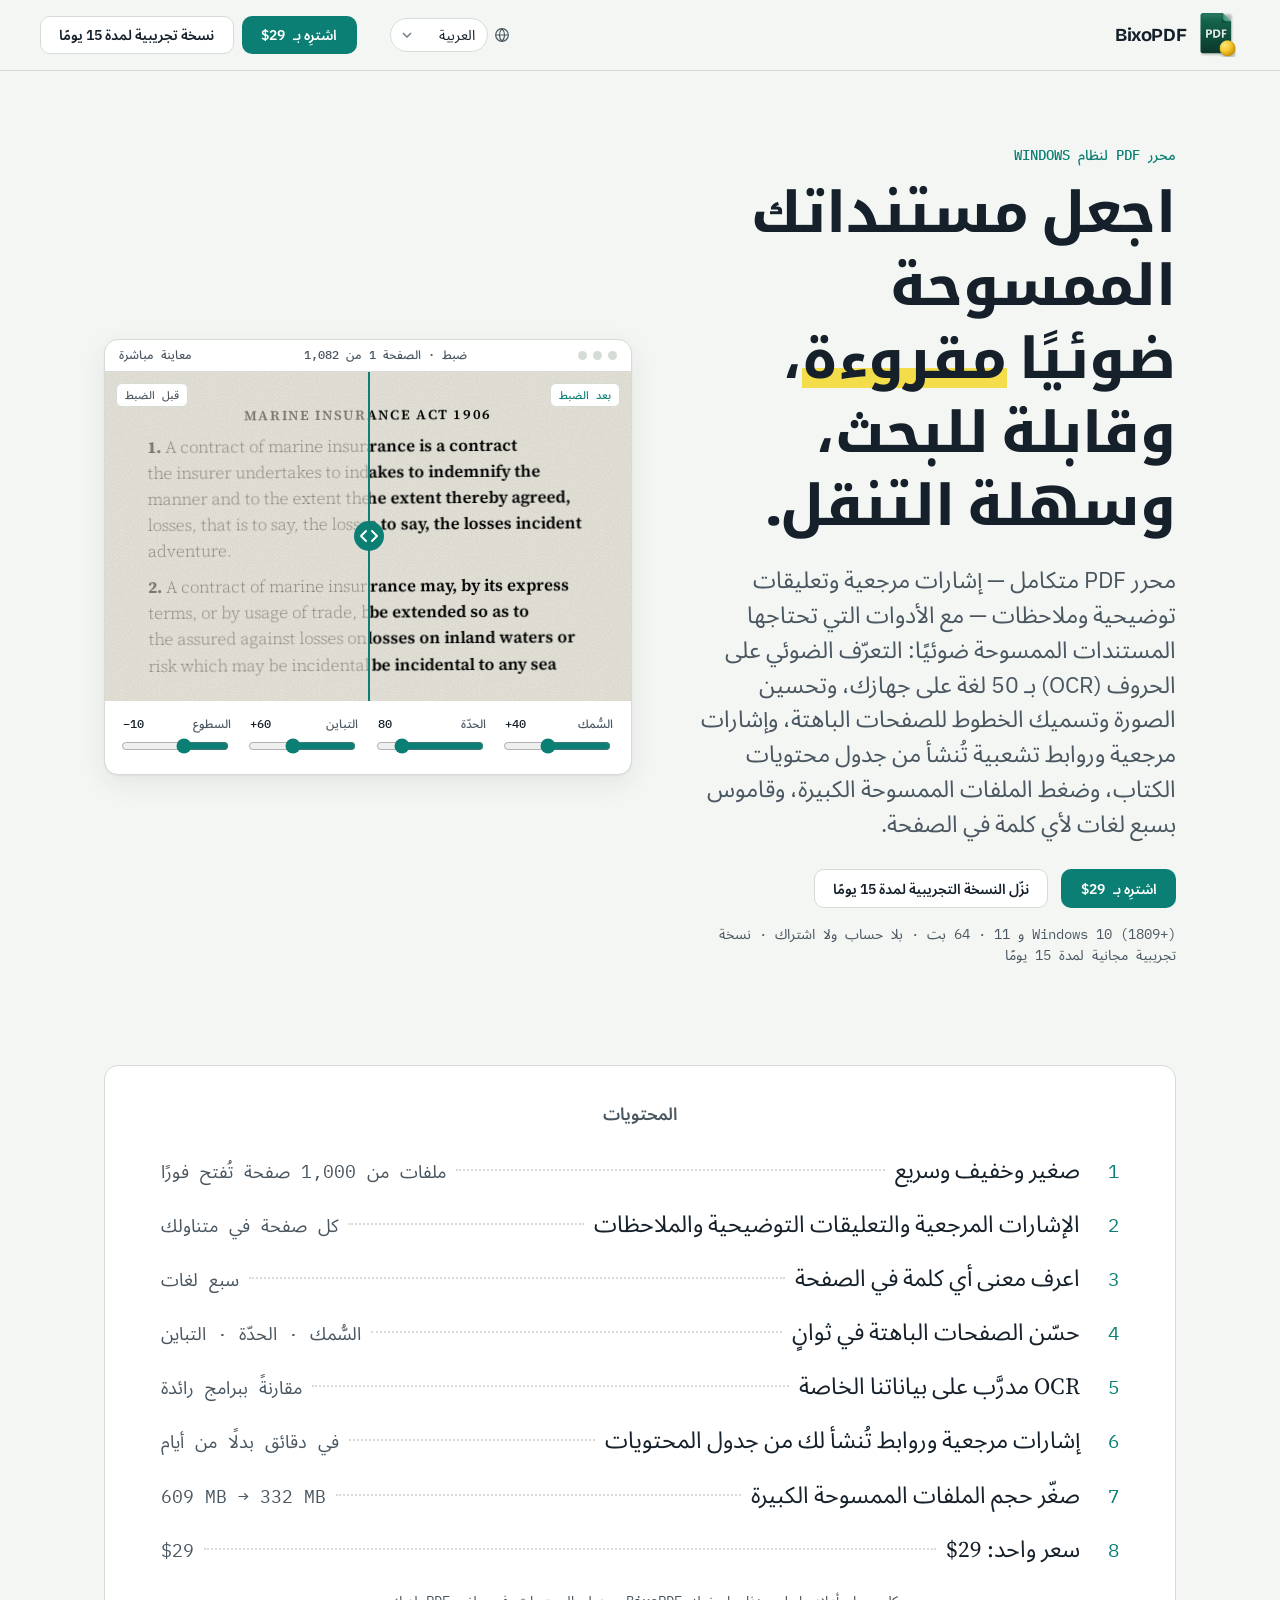
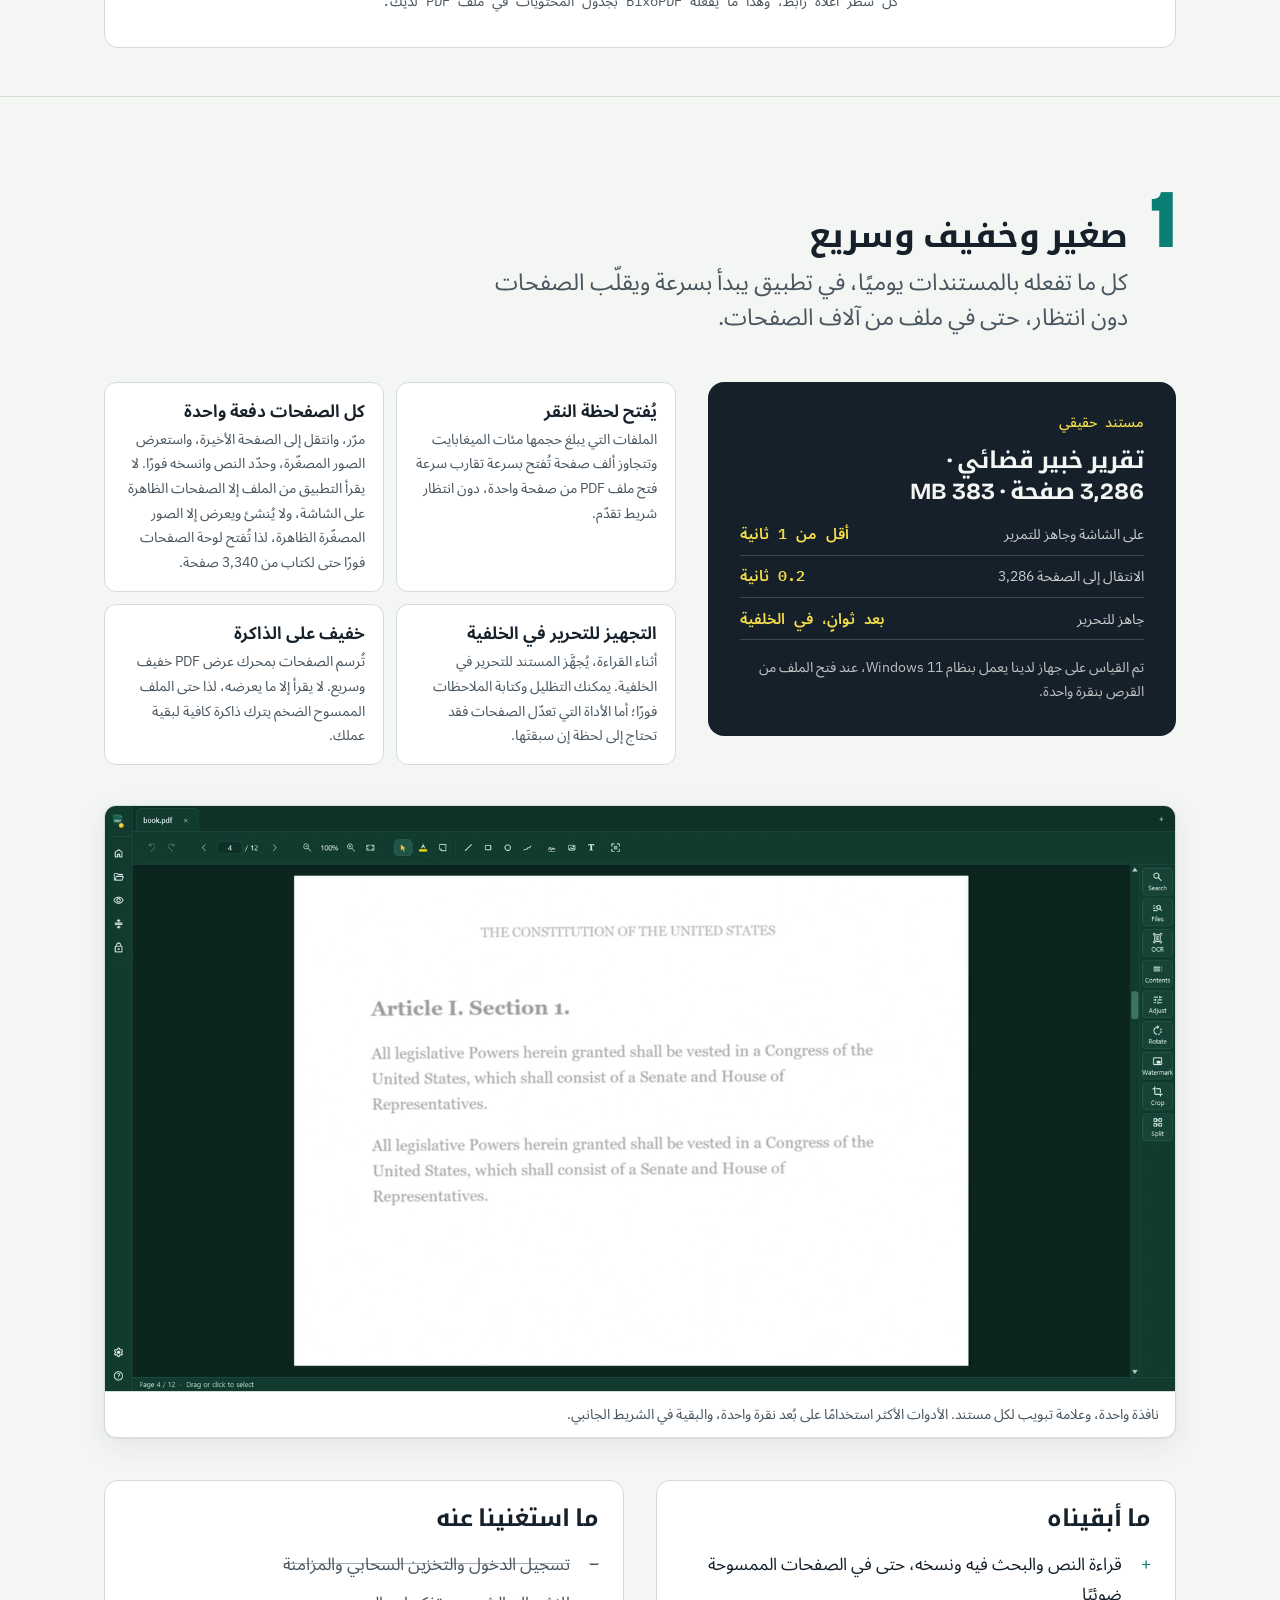
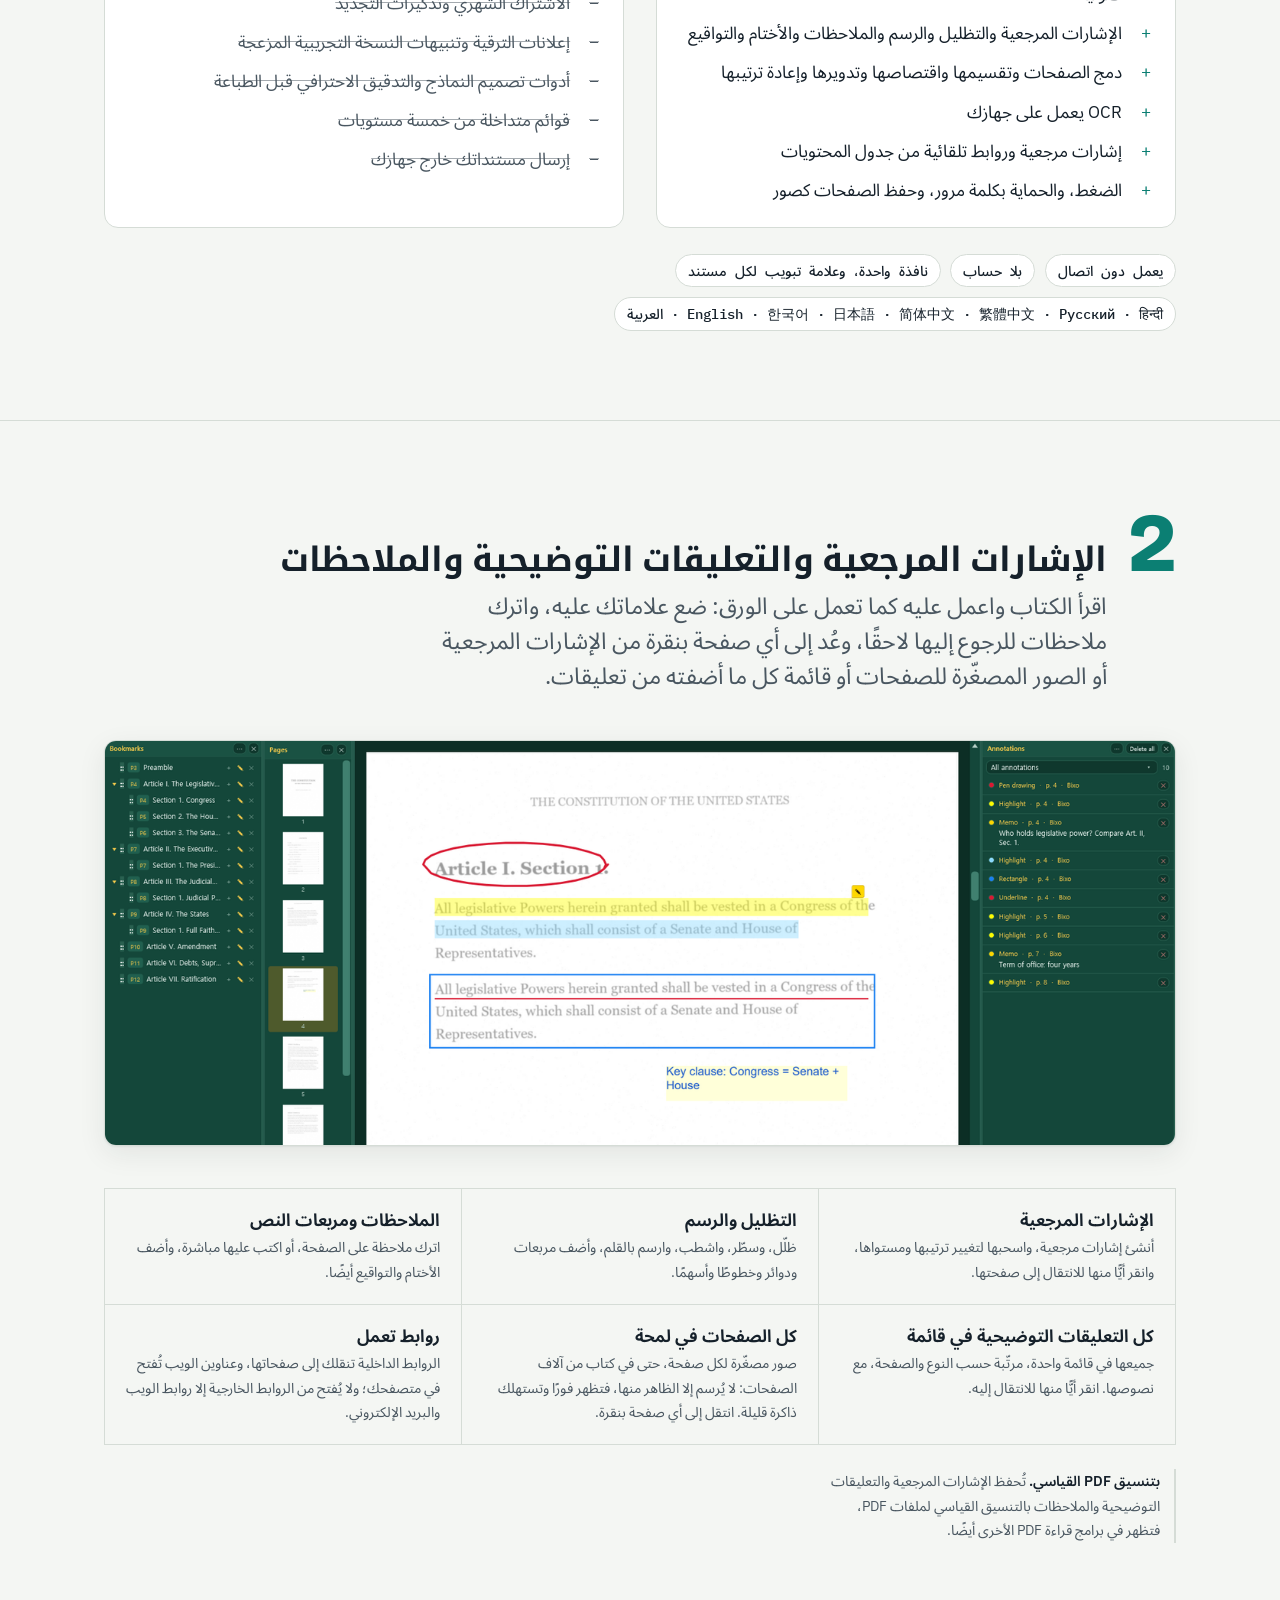
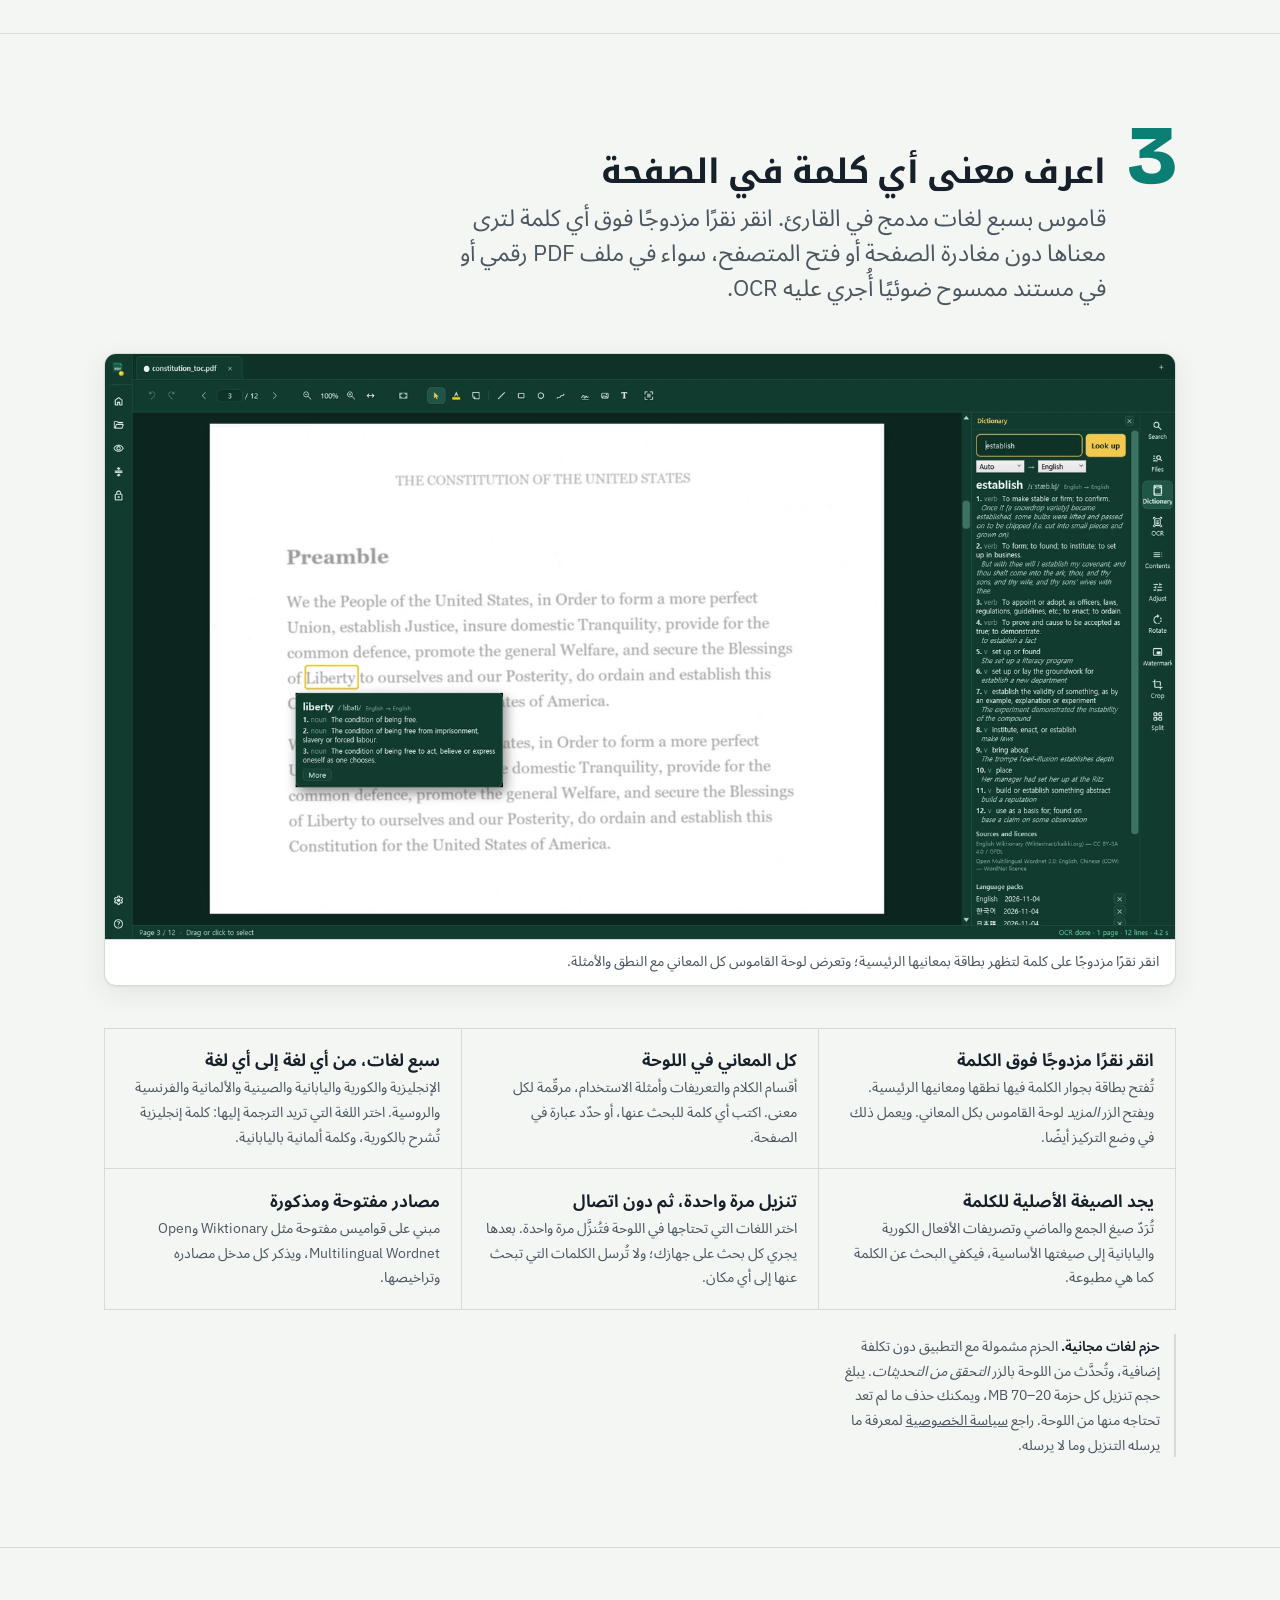
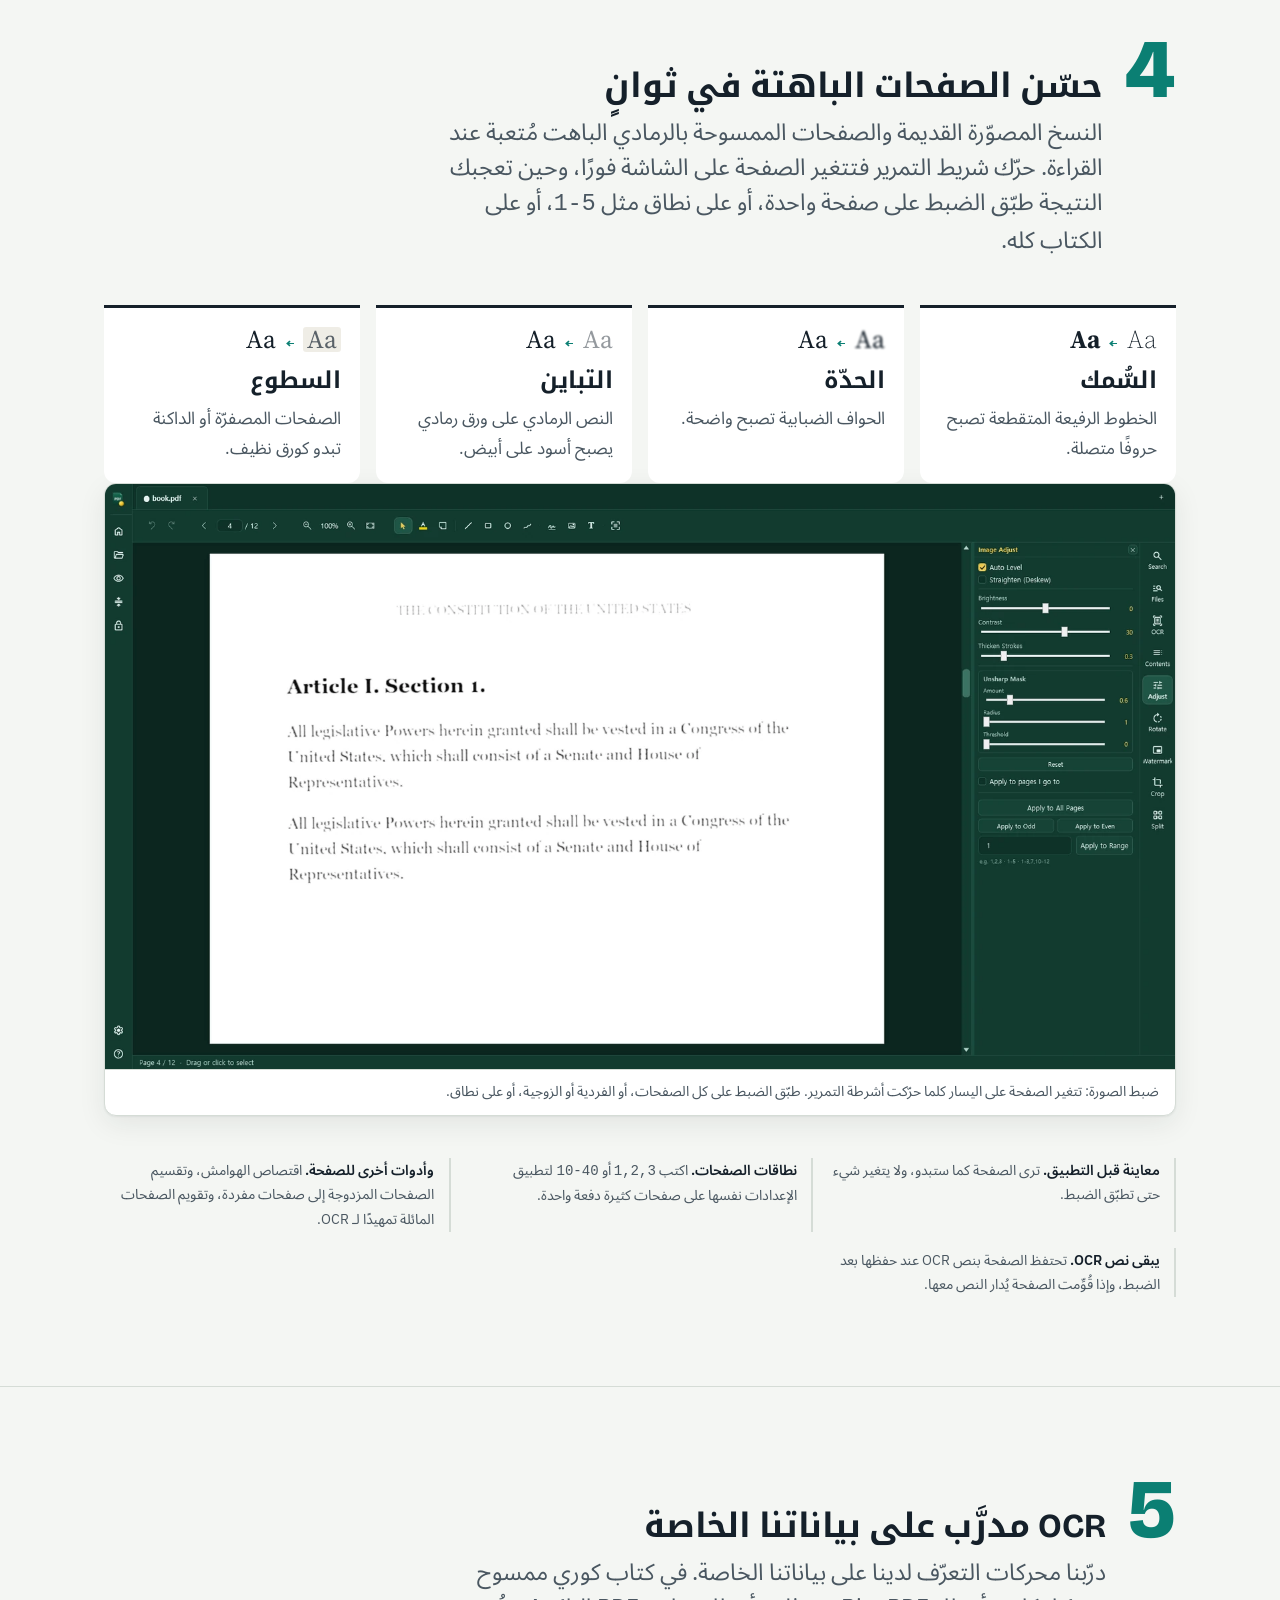
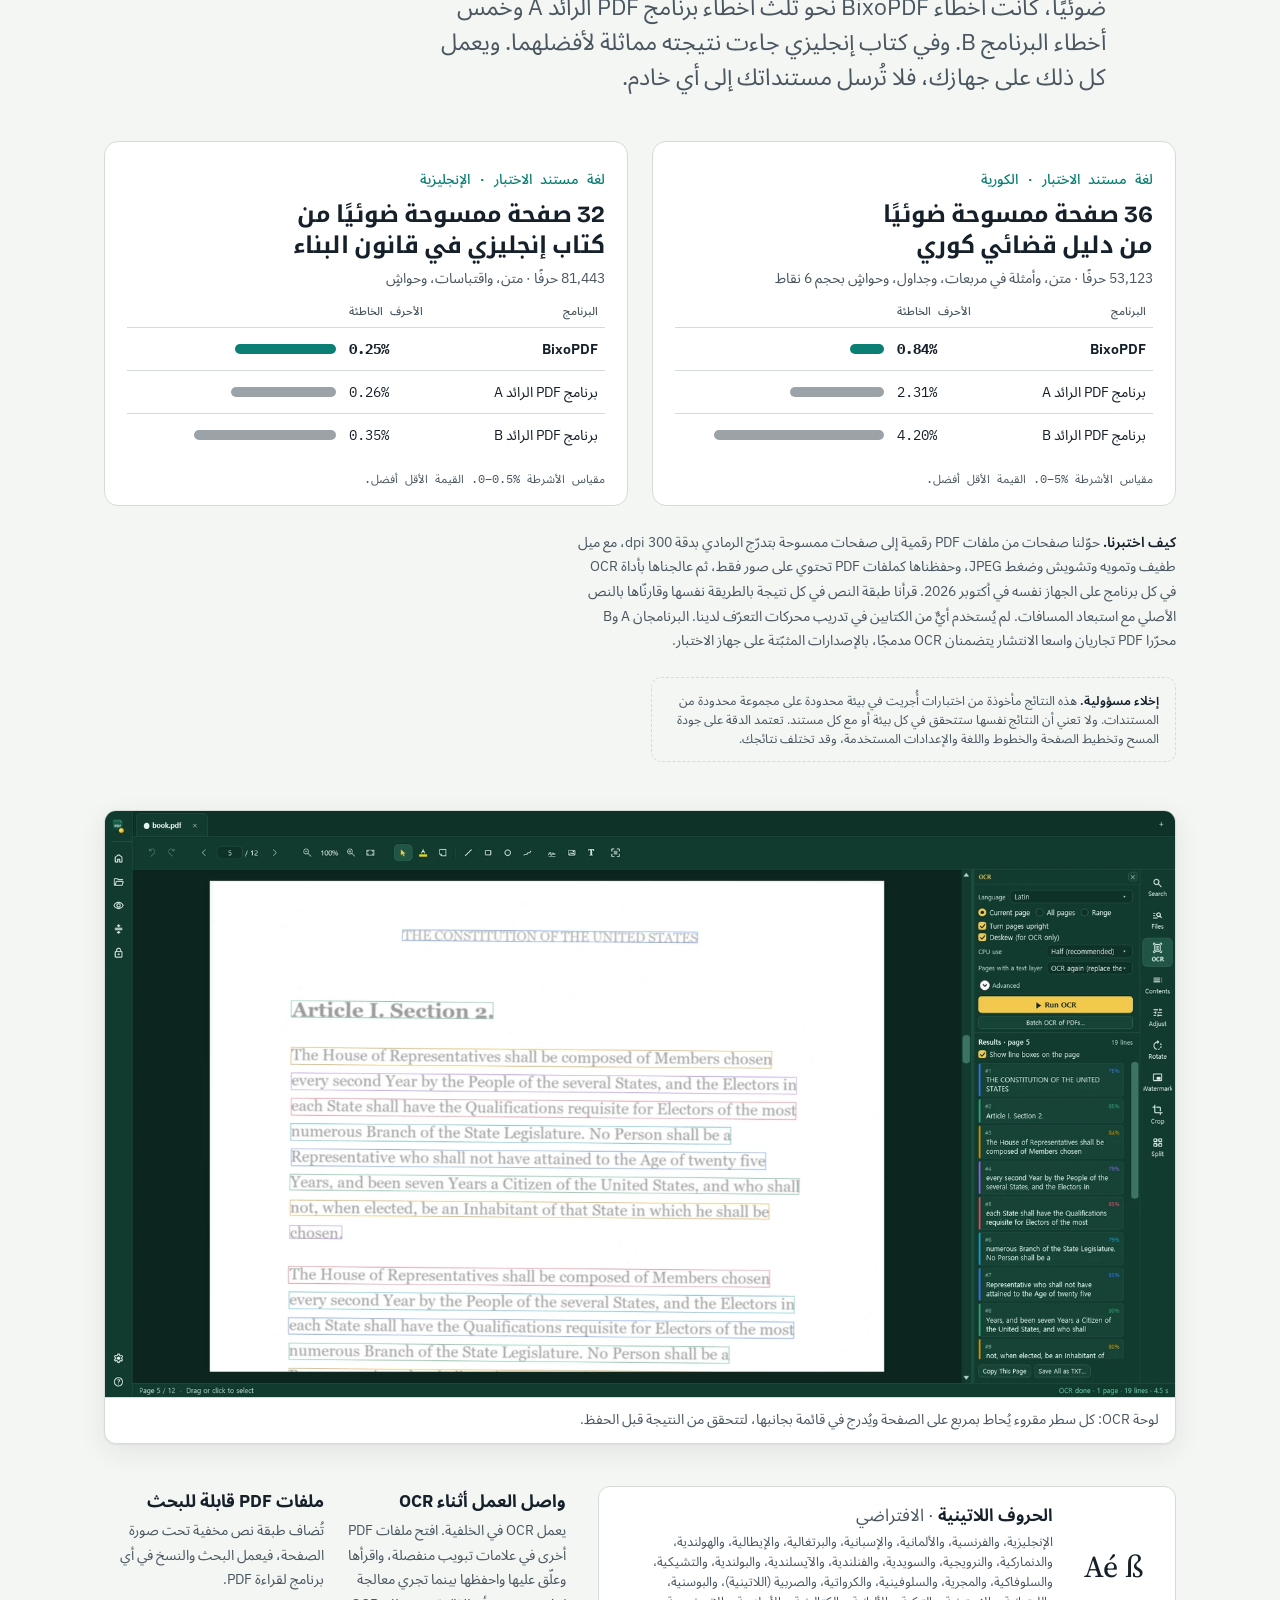
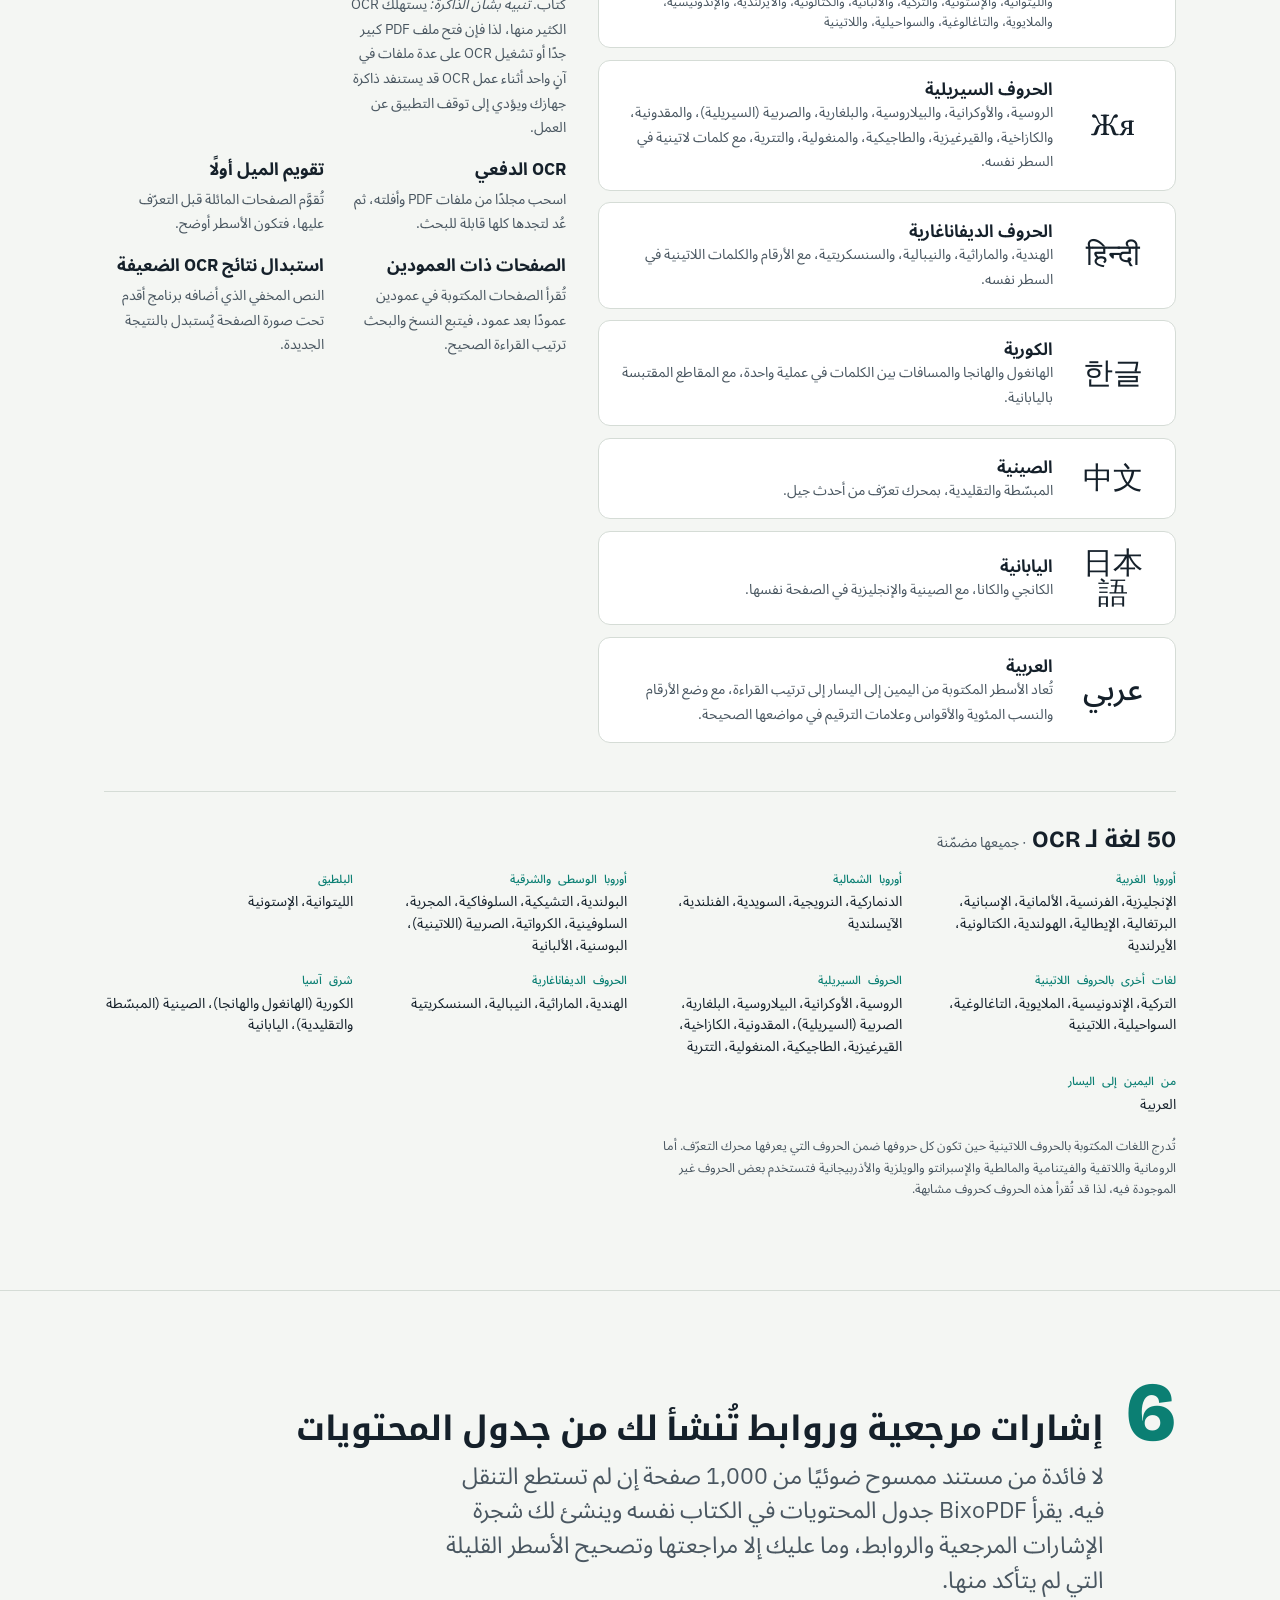
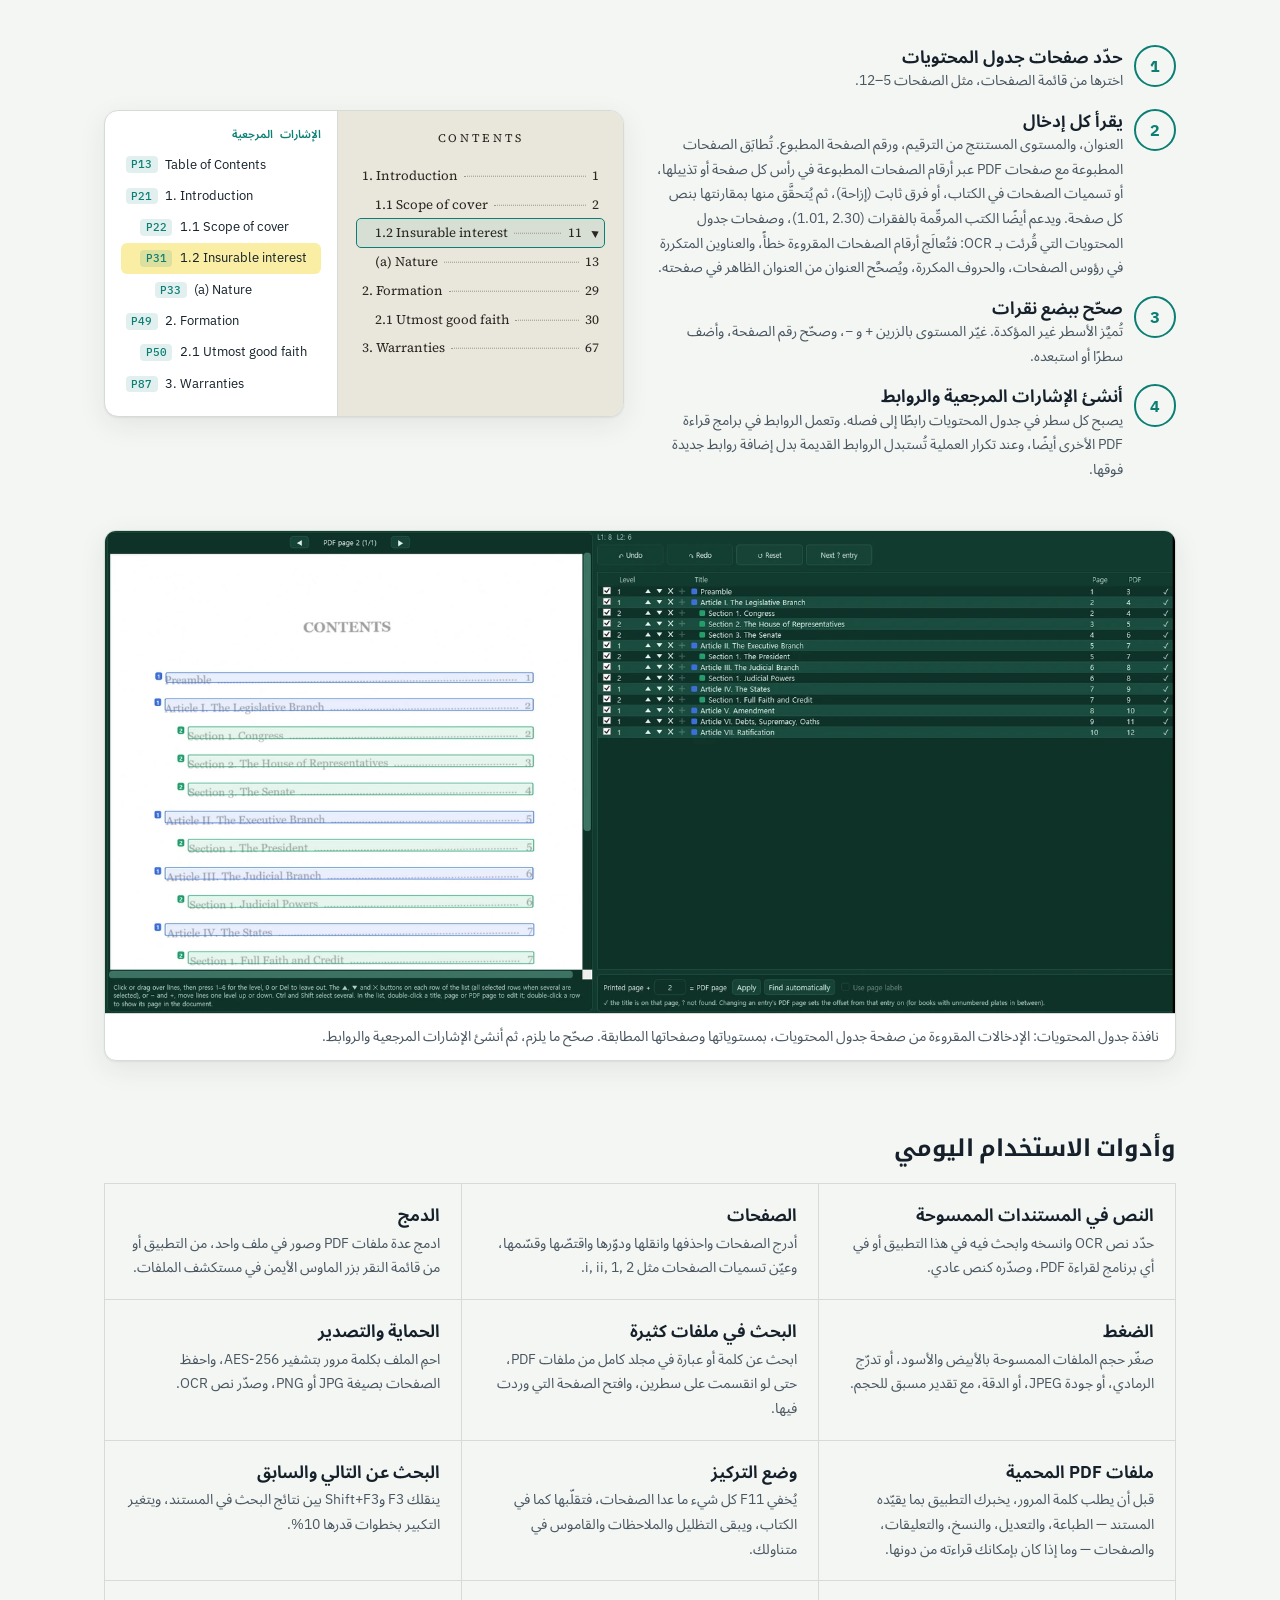
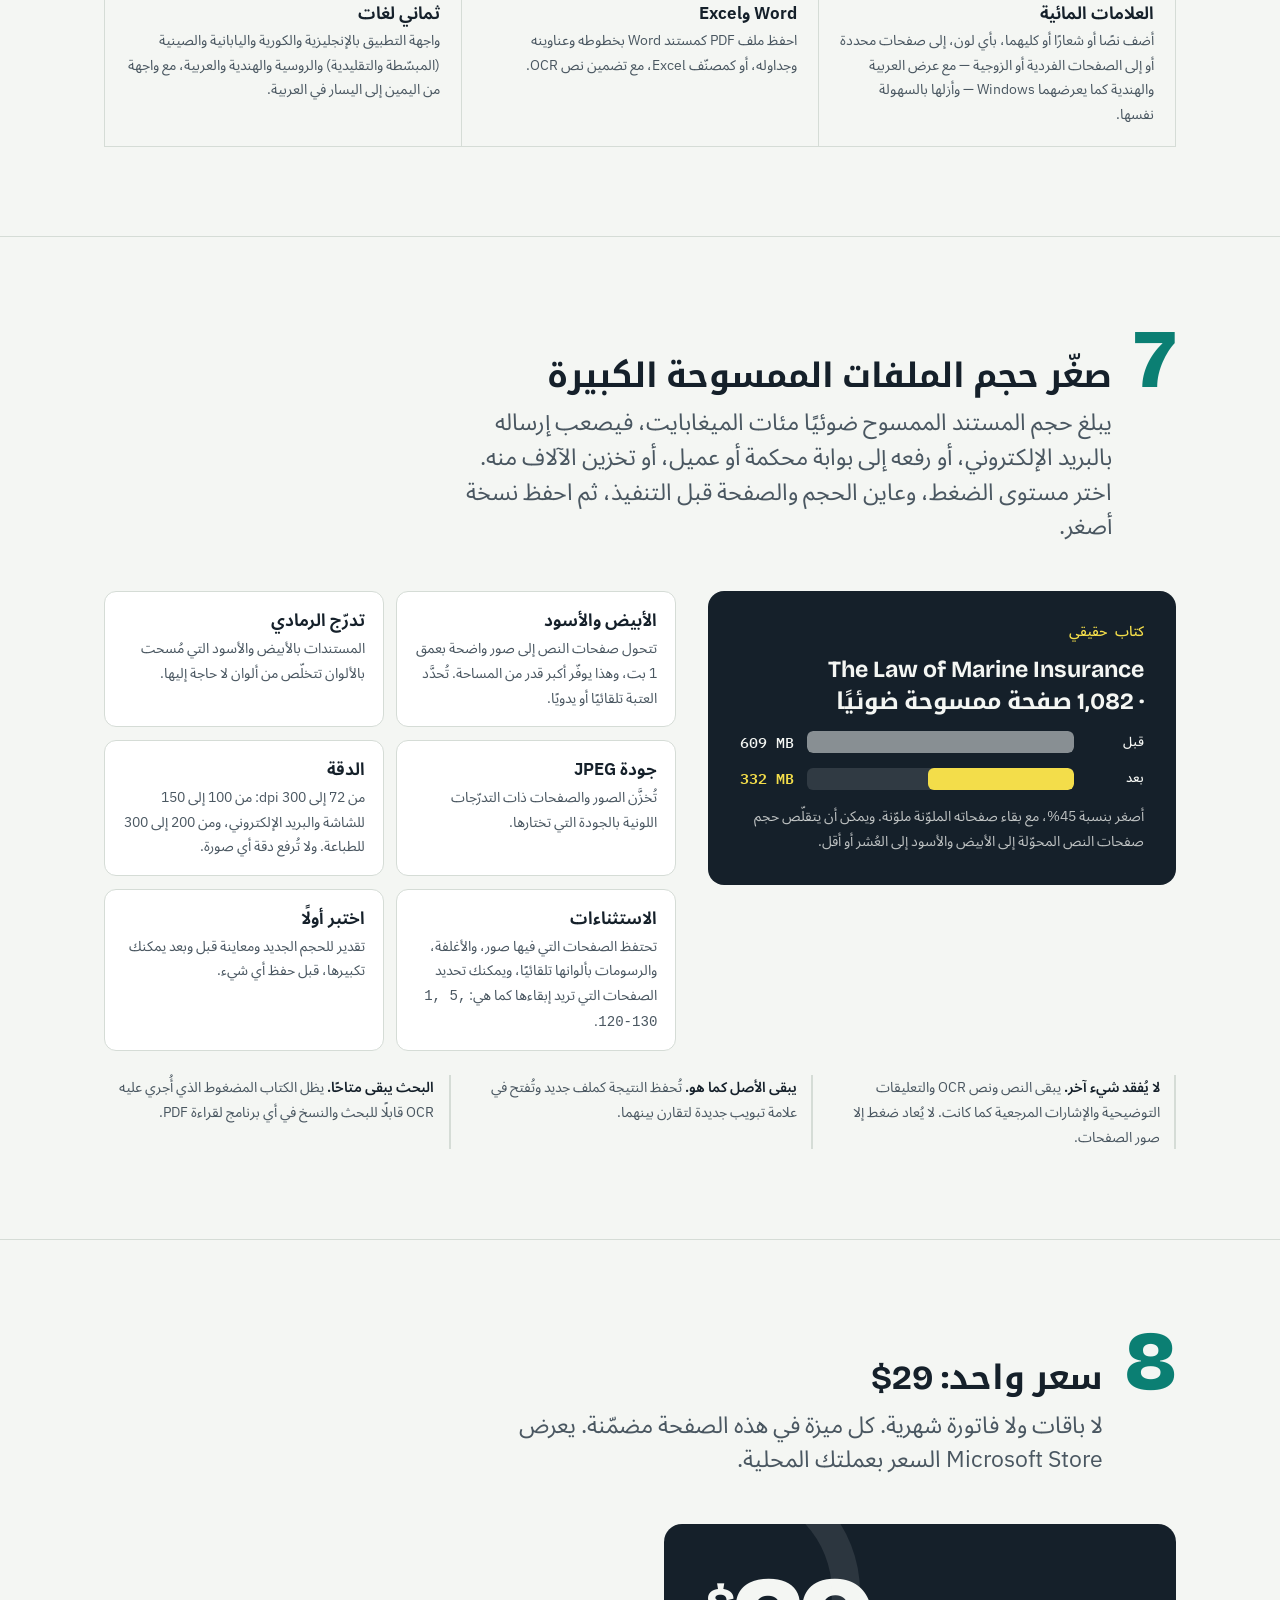
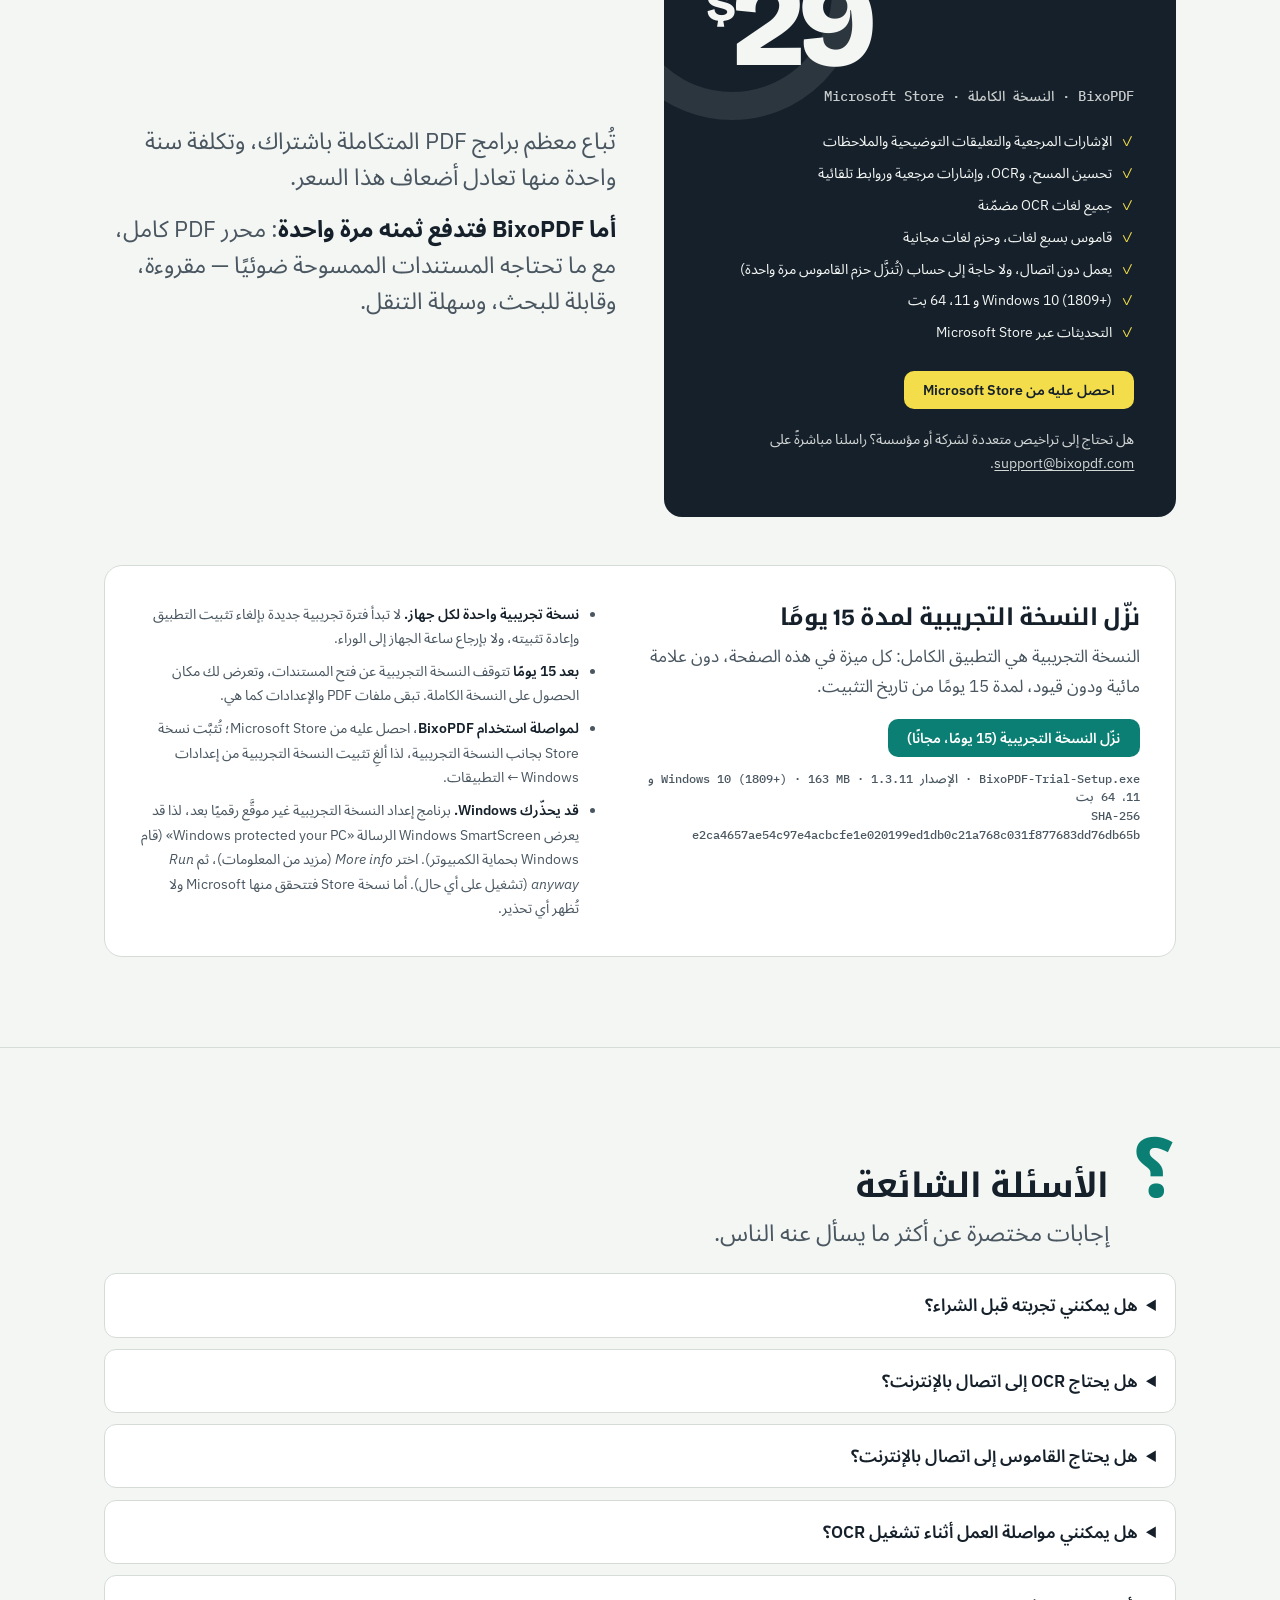
==== ar/index.html @ 3e11e1b1 "Trial 1.3.11: version and SHA-256 Co-Authored-By: Claude Opus 5.5 <noreply@anthropic.com>" ====
<!doctype html>
<html lang="ar" dir="rtl">
<head>
<meta charset="utf-8">
<meta name="viewport" content="width=device-width, initial-scale=1, viewport-fit=cover">
<title>BixoPDF</title>
<meta name="description" content="محرر PDF متكامل للإشارات المرجعية والتعليقات التوضيحية والملاحظات، مع كل ما تحتاجه المستندات الممسوحة ضوئيًا: OCR بـ 50 لغة يعمل على جهازك، وتحسين جودة المسح، وإشارات مرجعية وروابط تُنشأ من جدول المحتويات، وقاموس بسبع لغات. بسعر $29 على Microsoft Store، مع نسخة تجريبية مجانية لمدة 15 يومًا.">
<meta name="naver-site-verification" content="c8dbab2af9d2878ce91f82f38f2d15165c487e68" />
<link rel="canonical" href="https://www.bixopdf.com/ar/">
<link rel="alternate" hreflang="en" href="https://www.bixopdf.com/">
<link rel="alternate" hreflang="ko" href="https://www.bixopdf.com/ko/">
<link rel="alternate" hreflang="ja" href="https://www.bixopdf.com/ja/">
<link rel="alternate" hreflang="ru" href="https://www.bixopdf.com/ru/">
<link rel="alternate" hreflang="ar" href="https://www.bixopdf.com/ar/">
<link rel="alternate" hreflang="hi" href="https://www.bixopdf.com/hi/">
<link rel="alternate" hreflang="x-default" href="https://www.bixopdf.com/">
<link rel="icon" type="image/png" sizes="32x32" href="../favicon-32.png">
<link rel="icon" type="image/png" sizes="192x192" href="../favicon-192.png">
<link rel="apple-touch-icon" href="../apple-touch-icon.png">
<meta property="og:type" content="website">
<meta property="og:title" content="BixoPDF — اجعل مستنداتك الممسوحة ضوئيًا مقروءة">
<meta property="og:description" content="محرر PDF صغير الحجم وسريع لنظام Windows: يحسّن الصفحات الممسوحة الباهتة، ويُجري OCR على جهازك، وينشئ الإشارات المرجعية من جدول المحتويات. $29.">
<meta property="og:url" content="https://www.bixopdf.com/ar/">
<meta property="og:image" content="https://www.bixopdf.com/og-image.png">
<meta name="twitter:card" content="summary_large_image">
<link rel="preconnect" href="https://fonts.googleapis.com">
<link rel="preconnect" href="https://fonts.gstatic.com" crossorigin>
<link rel="stylesheet" href="https://fonts.googleapis.com/css2?family=Bricolage+Grotesque:opsz,wght@12..96,400..800&family=IBM+Plex+Sans:ital,wght@0,400;0,500;0,600;1,400&family=IBM+Plex+Mono:wght@400;500&family=Source+Serif+4:opsz,wght@8..60,200..900&family=Noto+Sans+Arabic:wght@400;500;700&family=Noto+Kufi+Arabic:wght@400;600;700;800&display=swap">
<style>
/* Layout: a scanned book's own furniture — a contents page with dot leaders as the navigation,
   numbered sections, and a live "before / after" scan as the opening. Paper-white with ink, one
   scanner-teal accent and a highlighter yellow kept for OCR marks. */
:root {
  --paper: #f4f6f3;
  --sheet: #ffffff;
  --ink: #15202a;
  --ink-soft: #4a5761;
  --rule: #d5dcd6;
  --accent: #0b7f73;
  --accent-ink: #ffffff;
  --mark: #f3dd4a;
  --mark-ink: #15202a;
  --scan-bg: #e9e6dc;
  --scan-ink: #5e5a52;
  --scan-fixed: #17150f;
  --shadow: 0 1px 2px rgba(21,32,42,.06), 0 8px 28px rgba(21,32,42,.08);

  --f-display: "Bricolage Grotesque", "Noto Kufi Arabic", "Segoe UI", system-ui, sans-serif;
  --f-body: "IBM Plex Sans", "Noto Sans Arabic", "Segoe UI", system-ui, sans-serif;
  --f-mono: "IBM Plex Mono", "Noto Sans Arabic", ui-monospace, Consolas, monospace;
  --f-book: "Source Serif 4", "Noto Sans Arabic", Georgia, "Times New Roman", serif;

  --step--1: clamp(.82rem, .8rem + .1vw, .88rem);
  --step-0: clamp(1rem, .96rem + .2vw, 1.08rem);
  --step-1: clamp(1.2rem, 1.1rem + .5vw, 1.45rem);
  --step-2: clamp(1.5rem, 1.3rem + 1vw, 2.1rem);
  --step-3: clamp(2.1rem, 1.6rem + 2.4vw, 3.6rem);
  --wrap: 72rem;
}
@media (prefers-color-scheme: dark) {
  :root:not([data-theme="light"]) {
    --paper: #0f1519; --sheet: #172027; --ink: #e5ebe7; --ink-soft: #a3b0b4; --rule: #2a363d;
    --accent: #38c2b0; --accent-ink: #062521; --mark: #e2cf4a; --mark-ink: #15202a;
    --scan-bg: #d9d5c9; --scan-ink: #5e5a52;
    --shadow: 0 1px 2px rgba(0,0,0,.3), 0 10px 30px rgba(0,0,0,.35);
    color-scheme: dark;
  }
}
:root[data-theme="dark"] {
  --paper: #0f1519; --sheet: #172027; --ink: #e5ebe7; --ink-soft: #a3b0b4; --rule: #2a363d;
  --accent: #38c2b0; --accent-ink: #062521; --mark: #e2cf4a; --mark-ink: #15202a;
  --scan-bg: #d9d5c9; --scan-ink: #5e5a52;
  --shadow: 0 1px 2px rgba(0,0,0,.3), 0 10px 30px rgba(0,0,0,.35);
  color-scheme: dark;
}

* { box-sizing: border-box; }
html { scroll-behavior: smooth; }
@media (prefers-reduced-motion: reduce) { html { scroll-behavior: auto; } * { transition: none !important; } }
body {
  margin: 0; background: var(--paper); color: var(--ink);
  font: 400 var(--step-0)/1.6 var(--f-body);
  -webkit-font-smoothing: antialiased;
}
a { color: inherit; }
a:focus-visible, button:focus-visible, input:focus-visible { outline: 3px solid var(--accent); outline-offset: 3px; border-radius: 4px; }
h1, h2, h3 { font-family: var(--f-display); line-height: 1.08; letter-spacing: -.015em; text-wrap: balance; margin: 0; }
p { margin: 0; }
.wrap { max-width: var(--wrap); margin-inline: auto; padding-inline: clamp(16px, 4vw, 40px); }
.eyebrow { font: 500 var(--step--1)/1.2 var(--f-mono); letter-spacing: .08em; text-transform: uppercase; color: var(--accent); }
.muted { color: var(--ink-soft); }

/* ── Header ── */
.top { position: sticky; top: env(safe-area-inset-top, 0px); z-index: 10; background: color-mix(in srgb, var(--paper) 88%, transparent); backdrop-filter: blur(10px); border-bottom: 1px solid var(--rule); }
.top .wrap { display: flex; align-items: center; gap: 1.5rem; padding-block: .8rem; }
.brand { display: flex; align-items: center; gap: .6rem; text-decoration: none; font: 700 1.15rem/1 var(--f-display); letter-spacing: -.02em; }
.brand svg { width: 28px; height: 28px; flex: none; }
.brand img { width: 44px; height: 44px; flex: none; }
.shot { margin: 0 0 clamp(1.8rem, 4vw, 2.6rem); border: 1px solid var(--rule); border-radius: 12px; overflow: hidden; background: var(--sheet); box-shadow: var(--shadow); }
.shot img { display: block; width: 100%; height: auto; }
.shot figcaption { padding: .6rem 1rem .7rem; font-size: var(--step--1); color: var(--ink-soft); border-top: 1px solid var(--rule); }
.brand small { font: 500 .72rem/1 var(--f-mono); color: var(--ink-soft); letter-spacing: .04em; }
.top nav { display: flex; gap: 1.4rem; margin-inline-start: auto; font-size: var(--step--1); }
.top nav a { text-decoration: none; color: var(--ink-soft); white-space: nowrap; }
.top nav a:hover { color: var(--ink); }
.btn { display: inline-flex; align-items: center; gap: .5rem; padding: .7rem 1.15rem; border-radius: 10px; font: 600 var(--step--1)/1 var(--f-body); text-decoration: none; border: 1px solid transparent; cursor: pointer; white-space: nowrap; }
.btn-primary { background: var(--accent); color: var(--accent-ink); }
.btn-primary:hover { filter: brightness(1.08); }
.btn-ghost { border-color: var(--rule); color: var(--ink); background: var(--sheet); }
.btn-ghost:hover { border-color: var(--ink-soft); }
.top-ctas { display: flex; gap: .5rem; margin-inline-start: 1.4rem; }
.top-ctas .short { display: none; }
.lang-pick { display: flex; align-items: center; gap: .35rem; margin-inline-start: 1.2rem; color: var(--ink-soft); }
.lang-pick svg { flex: none; }
.lang-pick select { appearance: none; -webkit-appearance: none; font: inherit; font-size: var(--step--1); color: var(--ink); background-color: var(--sheet); background-image: url("data:image/svg+xml,%3Csvg xmlns='http://www.w3.org/2000/svg' width='10' height='6'%3E%3Cpath d='M1 1l4 4 4-4' fill='none' stroke='%23707b82' stroke-width='1.5'/%3E%3C/svg%3E"); background-repeat: no-repeat; background-position: right .7rem center; border: 1px solid var(--rule); border-radius: 999px; padding: .42rem 1.9rem .42rem .8rem; cursor: pointer; line-height: 1.3; }
[dir="rtl"] .lang-pick select { background-position: left .7rem center; padding: .42rem .8rem .42rem 1.9rem; }
.lang-pick select:hover { border-color: var(--ink-soft); }
.lang-pick select:focus-visible { outline: 2px solid var(--accent); outline-offset: 2px; }
.top .lang-pick + .top-ctas { margin-inline-start: .6rem !important; }
.top .wrap:has(.lang-pick) { max-width: 86rem; }
@media (max-width: 1360px) { .top nav { display: none; } .lang-pick { margin-inline-start: auto; } }
@media (max-width: 520px) { .top .wrap { gap: .6rem; } .brand span { display: none; } }
@media (max-width: 520px) { .lang-pick svg { display: none; } .lang-pick select { padding: .5rem 1.5rem .5rem .55rem; background-position: right .5rem center; } [dir="rtl"] .lang-pick select { padding: .5rem .55rem .5rem 1.5rem; background-position: left .5rem center; } }
@media (max-width: 1320px) { .top nav { gap: .9rem; } .top-ctas { margin-inline-start: 1rem; } }
@media (max-width: 1200px) { .top nav { display: none; } .top-ctas { margin-inline-start: auto; } }
@media (max-width: 680px) { .top-ctas .long { display: none; } .top-ctas .short { display: inline; } .top-ctas .btn { padding: .6rem .8rem; } }
@media (max-width: 400px) { .top .wrap { gap: .45rem; } .brand img { width: 36px; height: 36px; } .top-ctas { gap: .35rem; } .top-ctas .btn { padding: .55rem .6rem; } .top .lang-pick + .top-ctas { margin-inline-start: .35rem !important; } .lang-pick select, [dir="rtl"] .lang-pick select { padding-inline: .45rem 1.35rem; } }
@media (max-width: 370px) { .top-ctas .btn { padding: .5rem .45rem; font-size: .88rem; } .lang-pick select, [dir="rtl"] .lang-pick select { font-size: .82rem; padding-inline: .4rem 1.2rem; } .lang-pick select { background-position: right .4rem center; } [dir="rtl"] .lang-pick select { background-position: left .4rem center; } }

/* ── Hero ── */
.hero { padding-block: clamp(2.5rem, 6vw, 5rem) clamp(2rem, 4vw, 3.5rem); }
.hero .wrap { display: grid; grid-template-columns: minmax(0, 1fr) minmax(0, 1.1fr); gap: clamp(2rem, 5vw, 4rem); align-items: center; }
.hero h1 { font-size: var(--step-3); font-weight: 750; }
.hero h1 em { font-style: normal; background: linear-gradient(transparent 62%, var(--mark) 62%, var(--mark) 92%, transparent 92%); color: inherit; }
.hero .lede { margin-top: 1.2rem; font-size: var(--step-1); line-height: 1.5; color: var(--ink-soft); max-width: 34rem; }
.hero .ctas { display: flex; flex-wrap: wrap; gap: .8rem; margin-top: 1.8rem; }
.hero .fine { margin-top: 1rem; font: 400 var(--step--1)/1.5 var(--f-mono); color: var(--ink-soft); }
@media (max-width: 900px) { .hero .wrap { grid-template-columns: minmax(0, 1fr); } }

/* The live scan */
.scan { background: var(--sheet); border: 1px solid var(--rule); border-radius: 14px; box-shadow: var(--shadow); overflow: hidden; }
.scan-bar { display: flex; align-items: center; justify-content: space-between; gap: 1rem; padding: .6rem .9rem; border-bottom: 1px solid var(--rule); font: 500 .75rem/1 var(--f-mono); color: var(--ink-soft); }
.scan-bar .dots { display: flex; gap: 6px; }
.scan-bar .dots i { width: 9px; height: 9px; border-radius: 50%; background: var(--rule); display: block; }
.stage { position: relative; aspect-ratio: 16 / 10; max-width: 100%; background: var(--scan-bg); overflow: hidden; user-select: none; }
.page { position: absolute; inset: 0; padding: 7% 8%; background-color: var(--scan-bg);
  background-image: url("data:image/svg+xml;utf8,<svg xmlns='http://www.w3.org/2000/svg' width='160' height='160'><filter id='n'><feTurbulence type='fractalNoise' baseFrequency='.9' numOctaves='2' stitchTiles='stitch'/><feColorMatrix values='0 0 0 0 0  0 0 0 0 0  0 0 0 0 0  0 0 0 .09 0'/></filter><rect width='160' height='160' filter='url(%23n)'/></svg>"); }
.page .run { font-family: var(--f-book); color: var(--scan-ink); font-size: clamp(.78rem, .55rem + 1vw, 1.05rem); line-height: 1.55; transform: rotate(-.35deg); transform-origin: left top; }
.page .run h4 { margin: 0 0 .7em; font: 600 .82em/1.2 var(--f-book); letter-spacing: .12em; text-transform: uppercase; text-align: center; }
.page .run p + p { margin-top: .6em; }
.page .run .sec { font-weight: 700; }
.raw .run { font-weight: 260; filter: blur(.7px); opacity: .78; }
.fixed { clip-path: inset(0 0 0 var(--split, 50%)); }
.fixed .run { font-weight: var(--wght, 520); filter: blur(var(--blur, .1px)) contrast(var(--con, 1.6)) brightness(var(--bri, .9)); color: var(--scan-fixed); }
.divider { position: absolute; top: 0; bottom: 0; left: var(--split, 50%); width: 2px; background: var(--accent); pointer-events: none; }
.divider::after { content: ""; position: absolute; top: 50%; left: 50%; width: 30px; height: 30px; transform: translate(-50%, -50%); border-radius: 50%; background: var(--accent);
  background-image: url("data:image/svg+xml;utf8,<svg xmlns='http://www.w3.org/2000/svg' viewBox='0 0 30 30'><path d='M12 10l-5 5 5 5M18 10l5 5-5 5' fill='none' stroke='white' stroke-width='2' stroke-linecap='round' stroke-linejoin='round'/></svg>"); }
.tag { position: absolute; top: .7rem; font: 500 .68rem/1 var(--f-mono); letter-spacing: .06em; text-transform: uppercase; padding: .35rem .5rem; border-radius: 6px; background: var(--sheet); color: var(--ink-soft); border: 1px solid var(--rule); }
.tag.l { left: .7rem; } .tag.r { right: .7rem; color: var(--accent); }
.split-range { position: absolute; inset: 0; width: 100%; height: 100%; margin: 0; opacity: 0; cursor: ew-resize; }
.controls { display: grid; grid-template-columns: repeat(4, minmax(0, 1fr)); gap: .9rem 1.2rem; padding: 1rem 1.1rem 1.1rem; }
.controls label { display: grid; gap: .35rem; font: 500 .74rem/1.2 var(--f-mono); color: var(--ink-soft); letter-spacing: .02em; }
.controls label span { display: flex; justify-content: space-between; }
.controls output { color: var(--ink); font-variant-numeric: tabular-nums; }
input[type=range] { width: 100%; accent-color: var(--accent); }
@media (max-width: 520px) { .controls { grid-template-columns: repeat(2, minmax(0, 1fr)); } }

/* ── Contents (the page's navigation, set as a book's contents page) ── */
.contents { padding-block: clamp(1.5rem, 4vw, 3rem); }
.contents .box { background: var(--sheet); border: 1px solid var(--rule); border-radius: 14px; padding: clamp(1.2rem, 3vw, 2.2rem) clamp(1.2rem, 4vw, 3rem); }
.contents h2 { font: 600 var(--step--1)/1 var(--f-mono); letter-spacing: .3em; text-transform: uppercase; text-align: center; color: var(--ink-soft); margin-bottom: 1.2rem; }
.toc { list-style: none; margin: 0; padding: 0; display: grid; gap: .15rem; font-family: var(--f-book); font-size: var(--step-1); }
.toc a { display: flex; align-items: baseline; gap: .6rem; text-decoration: none; padding: .35rem .5rem; border-radius: 6px; }
.toc a:hover { background: color-mix(in srgb, var(--mark) 45%, transparent); }
.toc .n { font-family: var(--f-mono); font-size: .8em; color: var(--accent); min-width: 1.6em; }
.toc .t { min-width: 0; }
.toc .lead { flex: 1; border-bottom: 2px dotted var(--rule); transform: translateY(-.3em); min-width: 1.5rem; }
.toc .p { font-family: var(--f-mono); font-size: .78em; color: var(--ink-soft); white-space: nowrap; }
.contents .hint { margin-top: 1rem; text-align: center; font: 400 var(--step--1)/1.5 var(--f-mono); color: var(--ink-soft); }
@media (max-width: 520px) { .toc .p { display: none; } }

/* ── Sections ── */
section.chapter { padding-block: clamp(3rem, 7vw, 6rem); border-top: 1px solid var(--rule); scroll-margin-top: 4rem; }
.chap-head { display: grid; grid-template-columns: auto minmax(0, 1fr); gap: .3rem 1.4rem; align-items: baseline; margin-bottom: clamp(1.8rem, 4vw, 3rem); }
.chap-head .num { grid-row: span 2; font: 800 clamp(3rem, 2rem + 4vw, 5.5rem)/.8 var(--f-display); color: var(--accent); }
.chap-head h2 { font-size: var(--step-2); font-weight: 700; }
.chap-head p { max-width: 42rem; color: var(--ink-soft); font-size: var(--step-1); line-height: 1.5; }
@media (max-width: 520px) { .chap-head { grid-template-columns: minmax(0, 1fr); } .chap-head .num { grid-row: auto; } }

.two { display: grid; grid-template-columns: repeat(2, minmax(0, 1fr)); gap: clamp(1rem, 3vw, 2rem); }
@media (max-width: 760px) { .two { grid-template-columns: minmax(0, 1fr); } }

/* 1 · kept / left out */
.ledger { border: 1px solid var(--rule); border-radius: 14px; background: var(--sheet); padding: 1.4rem 1.5rem; }
.ledger h3 { font-size: var(--step-1); margin-bottom: .9rem; display: flex; align-items: center; gap: .5rem; }
.ledger ul { list-style: none; margin: 0; padding: 0; display: grid; gap: .55rem; }
.ledger li { display: grid; grid-template-columns: 1.3rem minmax(0, 1fr); gap: .5rem; }
.ledger li::before { font-family: var(--f-mono); color: var(--accent); }
.ledger.keep li::before { content: "+"; }
.ledger.drop li::before { content: "–"; color: var(--ink-soft); }
.ledger.drop li { color: var(--ink-soft); text-decoration: line-through; text-decoration-color: color-mix(in srgb, var(--ink-soft) 50%, transparent); }
.facts { display: flex; flex-wrap: wrap; gap: .6rem; margin-top: 1.6rem; }
.chip { font: 500 var(--step--1)/1 var(--f-mono); padding: .55rem .75rem; border-radius: 999px; border: 1px solid var(--rule); background: var(--sheet); }

/* 2 · enhancement */
.knobs { display: grid; grid-template-columns: repeat(4, minmax(0, 1fr)); gap: 1rem; }
.knob { padding: 1.2rem; border-top: 3px solid var(--ink); background: var(--sheet); border-radius: 0 0 12px 12px; }
.knob h3 { font-size: var(--step-1); margin-bottom: .4rem; }
.knob .sample { font-family: var(--f-book); font-size: 1.6rem; line-height: 1; margin-bottom: .8rem; display: flex; gap: .6rem; align-items: baseline; }
.knob .sample b { color: var(--accent); font-family: var(--f-mono); font-size: .9rem; }
@media (max-width: 900px) { .knobs { grid-template-columns: repeat(2, minmax(0, 1fr)); } }
@media (max-width: 460px) { .knobs { grid-template-columns: minmax(0, 1fr); } }
.note { margin-top: 1.5rem; display: grid; grid-template-columns: repeat(3, minmax(0, 1fr)); gap: 1rem; }
.note p { font-size: var(--step--1); color: var(--ink-soft); padding-inline-start: .9rem; border-inline-start: 2px solid var(--rule); }
.note b { color: var(--ink); font-weight: 600; }
@media (max-width: 760px) { .note { grid-template-columns: minmax(0, 1fr); } }

/* 3 · OCR */
.ocr-grid { display: grid; grid-template-columns: minmax(0, 1.25fr) minmax(0, 1fr); gap: clamp(1rem, 3vw, 2rem); align-items: start; }
@media (max-width: 900px) { .ocr-grid { grid-template-columns: minmax(0, 1fr); } }
.scripts { display: grid; gap: .7rem; }
.script { display: grid; grid-template-columns: 5.5rem minmax(0, 1fr); gap: 1rem; align-items: center; padding: 1rem 1.1rem; background: var(--sheet); border: 1px solid var(--rule); border-radius: 12px; }
.script .glyph { font: 500 1.9rem/1 var(--f-book); text-align: center; }
.script h3 { font-size: var(--step-0); font-weight: 650; font-family: var(--f-body); letter-spacing: 0; }
.script p { font-size: var(--step--1); color: var(--ink-soft); }
.script .glyph[lang="ar"] { direction: rtl; }
.lat-list { margin-top: .4rem; font-size: .8rem !important; line-height: 1.55; }
.proof { background: var(--sheet); border: 1px solid var(--rule); border-radius: 14px; padding: 1.4rem; }
.proof h3 { font-size: var(--step-1); margin-bottom: .3rem; }
.proof .sub { font-size: var(--step--1); color: var(--ink-soft); margin-bottom: 1.2rem; }
.bar { display: grid; gap: .3rem; margin-bottom: 1.1rem; }
.bar .lbl { display: flex; justify-content: space-between; gap: 1rem; font: 500 .78rem/1.3 var(--f-mono); }
.bar .lbl span:last-child { font-variant-numeric: tabular-nums; }
.bar .track { height: 10px; border-radius: 5px; background: var(--rule); overflow: hidden; }
.bar .fill { height: 100%; border-radius: 5px; background: var(--ink-soft); }
.bar.us .fill { background: var(--accent); }
.proof .foot { font-size: .75rem; color: var(--ink-soft); line-height: 1.5; border-top: 1px solid var(--rule); padding-top: .9rem; margin-top: .4rem; }
.ocr-points { margin-top: 0; display: grid; grid-template-columns: repeat(2, minmax(0, 1fr)); gap: .9rem 1.4rem; }
.ocr-points p { font-size: var(--step--1); color: var(--ink-soft); }
.ocr-points b { display: block; color: var(--ink); font-size: var(--step-0); margin-bottom: .15rem; }
@media (max-width: 520px) { .ocr-points { grid-template-columns: minmax(0, 1fr); } }

/* 3 · head to head */
.vs { display: grid; grid-template-columns: repeat(2, minmax(0, 1fr)); gap: clamp(1rem, 3vw, 1.5rem); margin-bottom: clamp(2rem, 5vw, 3rem); }
@media (max-width: 760px) { .vs { grid-template-columns: minmax(0, 1fr); } }
.vs-card { margin: 0; background: var(--sheet); border: 1px solid var(--rule); border-radius: 14px; padding: 1.3rem 1.4rem 1.1rem; display: grid; gap: .9rem; min-width: 0; }
.vs-card h3 { font-size: var(--step-1); margin-top: .35rem; }
.vs-card figcaption p { font-size: var(--step--1); margin-top: .25rem; }
.vs-table { width: 100%; border-collapse: collapse; font-size: var(--step--1); }
.vs-table th, .vs-table td { padding: .55rem .4rem; border-top: 1px solid var(--rule); text-align: start; font-weight: 400; }
.vs-table thead th { border-top: 0; font: 500 .7rem/1.2 var(--f-mono); letter-spacing: .06em; text-transform: uppercase; color: var(--ink-soft); padding-top: 0; }
.vs-table .num-col { text-align: end; font-family: var(--f-mono); font-variant-numeric: tabular-nums; white-space: nowrap; width: 1%; }
.vs-table .bar-col { width: 45%; }
.vs-table tbody th { white-space: nowrap; }
.vs-table tr.us th, .vs-table tr.us td { font-weight: 650; color: var(--ink); }
.vbar { display: block; height: 10px; width: var(--w); border-radius: 5px; background: var(--ink-soft); opacity: .55; }
.vs-table tr.us .vbar { background: var(--accent); opacity: 1; }
.vs-card .scale { font: 400 .72rem/1.4 var(--f-mono); color: var(--ink-soft); }
.vs-method { grid-column: 1 / -1; font-size: var(--step--1); color: var(--ink-soft); max-width: 75ch; }
.vs-method b { color: var(--ink); font-weight: 600; }
.vs-disclaimer { grid-column: 1 / -1; font-size: .78rem; line-height: 1.55; color: var(--ink-soft); max-width: 75ch; padding: .8rem 1rem; border: 1px dashed var(--rule); border-radius: 10px; }
.vs-disclaimer b { color: var(--ink); font-weight: 600; }
.sr { position: absolute; width: 1px; height: 1px; overflow: hidden; clip: rect(0 0 0 0); }
@media (max-width: 420px) { .vs-table .bar-col { display: none; } }

/* 3 · language list */
.langs { margin-top: clamp(2rem, 5vw, 3rem); border-top: 1px solid var(--rule); padding-top: clamp(1.5rem, 4vw, 2rem); }
.langs h3 { font-size: var(--step-1); margin-bottom: 1rem; }
.langs h3 .muted { font: 400 var(--step--1)/1 var(--f-body); }
.lang-grid { margin: 0; display: grid; grid-template-columns: repeat(auto-fill, minmax(min(100%, 15rem), 1fr)); gap: 1rem 1.6rem; }
.lang-grid div { min-width: 0; }
.lang-grid dt { font: 500 .72rem/1.3 var(--f-mono); letter-spacing: .06em; text-transform: uppercase; color: var(--accent); margin-bottom: .3rem; }
.lang-grid dd { margin: 0; font-size: var(--step--1); line-height: 1.55; }
.lang-note { margin-top: 1.2rem; font-size: .78rem; color: var(--ink-soft); max-width: 75ch; }

/* 4 · bookmarks + links */
.steps { list-style: none; margin: 0; padding: 0; display: grid; gap: 1rem; counter-reset: s; }
.steps li { display: grid; grid-template-columns: 2.4rem minmax(0, 1fr); gap: .9rem; counter-increment: s; }
.steps li::before { content: counter(s); display: grid; place-items: center; width: 2.4rem; height: 2.4rem; border-radius: 50%; border: 2px solid var(--accent); color: var(--accent); font: 700 1rem/1 var(--f-mono); }
.steps h3 { font-size: var(--step-0); font-family: var(--f-body); font-weight: 650; letter-spacing: 0; }
.steps p { font-size: var(--step--1); color: var(--ink-soft); }
.demo-toc { background: var(--sheet); border: 1px solid var(--rule); border-radius: 14px; box-shadow: var(--shadow); overflow: hidden; display: grid; grid-template-columns: minmax(0, .9fr) minmax(0, 1.1fr); }
.demo-toc .tree { border-inline-end: 1px solid var(--rule); padding: 1rem; font-size: .8rem; }
.demo-toc .tree .h { font: 600 .7rem/1 var(--f-mono); letter-spacing: .08em; text-transform: uppercase; color: var(--accent); margin-bottom: .7rem; }
.bm { display: flex; gap: .45rem; align-items: center; padding: .28rem .3rem; border-radius: 6px; white-space: nowrap; overflow: hidden; text-overflow: ellipsis; }
.bm .pg { font: 500 .66rem/1 var(--f-mono); color: var(--accent); background: color-mix(in srgb, var(--accent) 12%, transparent); padding: .2rem .35rem; border-radius: 4px; flex: none; }
.bm.l2 { padding-inline-start: 1.2rem; } .bm.l3 { padding-inline-start: 2.1rem; }
.bm.on { background: color-mix(in srgb, var(--mark) 50%, transparent); }
.demo-toc .leaf { padding: 1.1rem 1.2rem; background: var(--scan-bg); font-family: var(--f-book); color: #2a2722; font-size: .82rem; }
.leaf .ttl { text-align: center; letter-spacing: .25em; font-size: .72rem; margin-bottom: .8rem; }
.leaf .row { display: flex; gap: .4rem; align-items: baseline; padding: .18rem .3rem; border-radius: 4px; }
.leaf .row .d { flex: 1; border-bottom: 1.5px dotted #9b958a; transform: translateY(-.25em); }
.leaf .row.ind { padding-left: 1.1rem; }
.leaf .row.link { outline: 1.5px solid var(--accent); background: rgba(11,127,115,.08); }
.leaf .cursor { display: inline-block; width: 0; height: 0; margin-left: .3rem; border-left: 6px solid #2a2722; border-top: 4px solid transparent; border-bottom: 4px solid transparent; transform: rotate(-30deg); }
@media (max-width: 520px) { .demo-toc { grid-template-columns: minmax(0, 1fr); } .demo-toc .tree { border-inline-end: 0; border-bottom: 1px solid var(--rule); } }

/* more tools */
.tools { display: grid; grid-template-columns: repeat(3, minmax(0, 1fr)); gap: 0; border-top: 1px solid var(--rule); border-inline-start: 1px solid var(--rule); }
.tools div { padding: 1.2rem 1.3rem; border-inline-end: 1px solid var(--rule); border-bottom: 1px solid var(--rule); }
.tools h3 { font-size: var(--step-0); font-family: var(--f-body); font-weight: 650; letter-spacing: 0; margin-bottom: .25rem; }
.tools p { font-size: var(--step--1); color: var(--ink-soft); }
@media (max-width: 900px) { .tools { grid-template-columns: repeat(2, minmax(0, 1fr)); } }
@media (max-width: 520px) { .tools { grid-template-columns: minmax(0, 1fr); } }

/* 5 · compress */
.cmp { display: grid; grid-template-columns: minmax(0, .9fr) minmax(0, 1.1fr); gap: clamp(1rem, 3vw, 2rem); align-items: start; }
@media (max-width: 900px) { .cmp { grid-template-columns: minmax(0, 1fr); } }
.cmp-example { background: var(--ink); color: var(--paper); border-radius: 16px; padding: clamp(1.3rem, 3vw, 2rem); display: grid; gap: .9rem; }
.cmp-example .eyebrow { color: var(--mark); }
.cmp-example h3 { font-size: var(--step-1); }
.size-row { display: grid; grid-template-columns: 3.6rem minmax(0, 1fr) auto; gap: .8rem; align-items: center; font: 500 .8rem/1 var(--f-mono); }
.size-bar { height: 22px; border-radius: 6px; background: color-mix(in srgb, var(--paper) 12%, transparent); overflow: hidden; }
.size-bar span { display: block; height: 100%; width: var(--w); background: color-mix(in srgb, var(--paper) 45%, transparent); border-radius: 6px; }
.size-row.after .size-bar span { background: var(--mark); }
.size-val { font-variant-numeric: tabular-nums; font-size: .95rem; }
.size-row.after .size-val { color: var(--mark); font-weight: 600; }
.cmp-foot { font-size: var(--step--1); color: color-mix(in srgb, var(--paper) 75%, transparent) !important; }
.huge { margin-bottom: clamp(1.5rem, 4vw, 2.5rem); }
.speed { display: grid; gap: .55rem; margin: 0; }
.speed div { display: flex; justify-content: space-between; gap: 1rem; align-items: baseline; padding-bottom: .5rem; border-bottom: 1px solid color-mix(in srgb, var(--paper) 18%, transparent); }
.speed dt { white-space: nowrap; font-size: var(--step--1); color: color-mix(in srgb, var(--paper) 80%, transparent); }
.speed dd { margin: 0; font: 600 .95rem/1.2 var(--f-mono); color: var(--mark); text-align: end; font-variant-numeric: tabular-nums; }
.cmp-options { display: grid; grid-template-columns: repeat(2, minmax(0, 1fr)); gap: .8rem; }
@media (max-width: 520px) { .cmp-options { grid-template-columns: minmax(0, 1fr); } }
.opt { background: var(--sheet); border: 1px solid var(--rule); border-radius: 12px; padding: 1rem 1.1rem; }
.opt h3 { font: 650 var(--step-0)/1.2 var(--f-body); letter-spacing: 0; margin-bottom: .3rem; }
.opt p { font-size: var(--step--1); color: var(--ink-soft); }

/* 6 · price */
.price { display: grid; grid-template-columns: minmax(0, 1fr) minmax(0, 1fr); gap: clamp(1.5rem, 4vw, 3rem); align-items: center; }
@media (max-width: 760px) { .price { grid-template-columns: minmax(0, 1fr); } }
.ticket { background: var(--ink); color: var(--paper); border-radius: 18px; padding: clamp(1.6rem, 4vw, 2.6rem); position: relative; overflow: hidden; }
.ticket .amt { font: 800 clamp(4.5rem, 3rem + 7vw, 8rem)/.9 var(--f-display); letter-spacing: -.04em; }
.ticket .amt sup { font-size: .38em; vertical-align: .9em; margin-inline-end: .05em; }
.ticket .per { font: 500 var(--step--1)/1.4 var(--f-mono); opacity: .8; margin-top: .4rem; }
.ticket ul { list-style: none; padding: 0; margin: 1.4rem 0 1.6rem; display: grid; gap: .45rem; font-size: var(--step--1); }
.ticket li::before { content: "✓"; margin-inline-end: .6rem; color: var(--mark); }
.ticket .btn-primary { background: var(--mark); color: var(--mark-ink); }
.ticket .bulk { margin-top: 1.1rem; font-size: var(--step--1); opacity: .85; }
.ticket .bulk a { color: inherit; text-decoration: underline; text-underline-offset: .15em; }
.ticket::after { content: ""; position: absolute; right: -60px; top: -60px; width: 200px; height: 200px; border-radius: 50%; border: 28px solid color-mix(in srgb, var(--paper) 10%, transparent); }
.compare p { font-size: var(--step-1); line-height: 1.55; color: var(--ink-soft); }
.compare p + p { margin-top: 1rem; }
.compare strong { color: var(--ink); }
.trial { margin-top: clamp(2rem, 5vw, 3rem); border: 1px solid var(--rule); border-radius: 18px; background: var(--sheet); padding: clamp(1.4rem, 3.5vw, 2.2rem); display: grid; grid-template-columns: minmax(0, 1.1fr) minmax(0, 1fr); gap: clamp(1.2rem, 4vw, 2.6rem); align-items: start; }
.trial h3 { font-size: var(--step-1); margin-bottom: .5rem; }
.trial p { color: var(--ink-soft); }
.trial .btn { margin-top: 1.1rem; }
.trial .file { margin-top: .7rem; font: 500 .78rem/1.5 var(--f-mono); color: var(--ink-soft); overflow-wrap: anywhere; }
.trial ul { margin: 0; padding-inline-start: 1.1rem; display: grid; gap: .5rem; font-size: var(--step--1); color: var(--ink-soft); }
.trial ul b { color: var(--ink); font-weight: 600; }
@media (max-width: 760px) { .trial { grid-template-columns: minmax(0, 1fr); } }

/* FAQ */
.faq { display: grid; gap: .7rem; }
.faq details { background: var(--sheet); border: 1px solid var(--rule); border-radius: 12px; padding: 1rem 1.2rem; }
.faq summary { cursor: pointer; font-weight: 600; }
.faq details p { margin-top: .6rem; color: var(--ink-soft); font-size: var(--step--1); max-width: 60ch; }

/* Footer */
footer { border-top: 1px solid var(--rule); padding-block: 2rem 3rem; font-size: var(--step--1); color: var(--ink-soft); }
footer .wrap { display: flex; flex-wrap: wrap; gap: 1rem 2rem; justify-content: space-between; align-items: center; }
footer nav { display: flex; flex-wrap: wrap; gap: 1.2rem; }
footer a { text-decoration: none; } footer a:hover { color: var(--ink); }
footer .tm { flex-basis: 100%; font-size: .75rem; margin: 0; }

/* Language links in the footer */
footer .langs{margin:.6rem 0 0;font-size:var(--step--1)} footer .langs a{color:inherit} footer .langs a[aria-current]{font-weight:600;text-decoration:none}
footer .langs { border-top: 0; padding-top: 0; } /* the OCR language list also uses .langs */

/* ── Right to left (Arabic) ──
   Physical directions above were switched to logical properties (margin-inline-start, border-inline-end,
   text-align: start/end …). The before/after scan (.stage) and the sample contents page (.demo-toc) stay
   left to right, so the slider maths and the English sample keep their layout. */
[dir="rtl"] body { line-height: 1.75; }
[dir="rtl"] h1, [dir="rtl"] h2, [dir="rtl"] h3 { line-height: 1.35; letter-spacing: 0; }
[dir="rtl"] .hero h1 { line-height: 1.3; }
[dir="rtl"] .brand { letter-spacing: -.02em; }
[dir="rtl"] :is(.eyebrow, .contents h2, .controls label, .lang-grid dt, .vs-table thead th, .demo-toc .tree .h, .chip, .scan-bar, .tag, .brand small) { letter-spacing: 0; }
[dir="rtl"] .contents h2 { font-size: var(--step-0); }
[dir="rtl"] .ticket::after { right: auto; left: -60px; }
[dir="rtl"] .stage, [dir="rtl"] .demo-toc { direction: ltr; }
[dir="rtl"] code, [dir="rtl"] .controls output { direction: ltr; unicode-bidi: isolate; }
[dir="rtl"] a[href^="mailto:"] { unicode-bidi: isolate; }
</style>
</head>
<body>

<header class="top">
  <div class="wrap">
    <a class="brand" href="#top" aria-label="الصفحة الرئيسية لـ BixoPDF">
      <img src="../brand-icon.png" width="44" height="44" alt="" aria-hidden="true">
      <span>BixoPDF</span>
    </a>
    <nav aria-label="الأقسام">
      <a href="#fast">السرعة</a>
      <a href="#annotate">التعليقات</a>
      <a href="#dictionary">القاموس</a>
      <a href="#enhance">تحسين المسح</a>
      <a href="#ocr">OCR</a>
      <a href="#bookmarks">الإشارات المرجعية</a>
      <a href="#compress">الضغط</a>
      <a href="#price">السعر</a>
    </nav>
    <label class="lang-pick"><svg width="16" height="16" viewBox="0 0 24 24" fill="none" stroke="currentColor" stroke-width="1.8" aria-hidden="true"><circle cx="12" cy="12" r="9.5"/><path d="M2.5 12h19M12 2.5c2.6 2.8 3.9 6 3.9 9.5s-1.3 6.7-3.9 9.5M12 2.5C9.4 5.3 8.1 8.5 8.1 12s1.3 6.7 3.9 9.5"/></svg><select aria-label="اللغة" onchange="if(this.value)location.href=this.value"><option value="/" lang="en">English</option><option value="/ko/" lang="ko">한국어</option><option value="/ja/" lang="ja">日本語</option><option value="/ru/" lang="ru">Русский</option><option value="/ar/" lang="ar" selected>العربية</option><option value="/hi/" lang="hi">हिन्दी</option></select></label>
    <div class="top-ctas">
      <a class="btn btn-primary" data-goatcounter-click="store-top" href="https://apps.microsoft.com/detail/9NJL2KH3TLKM?hl=ar&amp;gl=SA">اشترِه بـ <bdi dir="ltr">$29</bdi></a>
      <a class="btn btn-ghost" rel="nofollow" href="/download.html?l=ar&amp;from=trial-top"><span class="long">نسخة تجريبية لمدة 15 يومًا</span><span class="short">تجربة مجانية</span></a>
    </div>
  </div>
</header>

<main id="top">
  <section class="hero">
    <div class="wrap">
      <div>
        <p class="eyebrow">محرر PDF لنظام Windows</p>
        <h1 style="margin-top:.8rem">اجعل مستنداتك الممسوحة ضوئيًا <em>مقروءة</em>، وقابلة للبحث، وسهلة التنقل.</h1>
        <p class="lede">محرر PDF متكامل — إشارات مرجعية وتعليقات توضيحية وملاحظات — مع الأدوات التي تحتاجها المستندات الممسوحة ضوئيًا: التعرّف الضوئي على الحروف (OCR) بـ 50 لغة على جهازك، وتحسين الصورة وتسميك الخطوط للصفحات الباهتة، وإشارات مرجعية وروابط تشعبية تُنشأ من جدول محتويات الكتاب، وضغط الملفات الممسوحة الكبيرة، وقاموس بسبع لغات لأي كلمة في الصفحة.</p>
        <div class="ctas">
          <a class="btn btn-primary" data-goatcounter-click="store-hero" href="https://apps.microsoft.com/detail/9NJL2KH3TLKM?hl=ar&amp;gl=SA">اشترِه بـ <bdi dir="ltr">$29</bdi></a>
          <a class="btn btn-ghost" rel="nofollow" href="/download.html?l=ar&amp;from=trial-hero">نزّل النسخة التجريبية لمدة 15 يومًا</a>
        </div>
        <p class="fine"><bdi dir="ltr">Windows 10 (1809+)</bdi> و 11 · 64 بت · بلا حساب ولا اشتراك · نسخة تجريبية مجانية لمدة 15 يومًا</p>
      </div>

      <figure class="scan" style="margin:0" aria-label="مثال تفاعلي: صفحة ممسوحة ضوئيًا باهتة قبل الضبط وبعده">
        <div class="scan-bar"><span class="dots"><i></i><i></i><i></i></span><span>ضبط · الصفحة 1 من 1,082</span><span>معاينة مباشرة</span></div>
        <div class="stage" id="stage" dir="ltr">
          <div class="page raw" aria-hidden="true" lang="en"><div class="run">
            <h4>Marine Insurance Act 1906</h4>
            <p><span class="sec">1.</span> A contract of marine insurance is a contract whereby the insurer undertakes to indemnify the assured, in manner and to the extent thereby agreed, against marine losses, that is to say, the losses incident to marine adventure.</p>
            <p><span class="sec">2.</span> A contract of marine insurance may, by its express terms, or by usage of trade, be extended so as to protect the assured against losses on inland waters or on any land risk which may be incidental to any sea voyage.</p>
          </div></div>
          <div class="page fixed" id="fixed" lang="en"><div class="run">
            <h4>Marine Insurance Act 1906</h4>
            <p><span class="sec">1.</span> A contract of marine insurance is a contract whereby the insurer undertakes to indemnify the assured, in manner and to the extent thereby agreed, against marine losses, that is to say, the losses incident to marine adventure.</p>
            <p><span class="sec">2.</span> A contract of marine insurance may, by its express terms, or by usage of trade, be extended so as to protect the assured against losses on inland waters or on any land risk which may be incidental to any sea voyage.</p>
          </div></div>
          <div class="divider" aria-hidden="true"></div>
          <span class="tag l">قبل الضبط</span><span class="tag r">بعد الضبط</span>
          <input class="split-range" id="split" type="range" min="5" max="95" value="50" aria-label="اسحب للمقارنة بين ما قبل الضبط وما بعده">
        </div>
        <div class="controls">
          <label for="k-wght"><span>السُّمك <output id="o-wght">+40</output></span><input id="k-wght" type="range" min="0" max="100" value="60"></label>
          <label for="k-sharp"><span>الحدّة <output id="o-sharp">80</output></span><input id="k-sharp" type="range" min="0" max="100" value="80"></label>
          <label for="k-con"><span>التباين <output id="o-con">+60</output></span><input id="k-con" type="range" min="0" max="100" value="60"></label>
          <label for="k-bri"><span>السطوع <output id="o-bri">−10</output></span><input id="k-bri" type="range" min="0" max="100" value="40"></label>
        </div>
      </figure>
    </div>
  </section>

  <div class="contents">
    <div class="wrap">
      <nav class="box" aria-label="المحتويات">
        <h2>المحتويات</h2>
        <ol class="toc">
          <li><a href="#fast"><span class="n">1</span><span class="t">صغير وخفيف وسريع</span><span class="lead"></span><span class="p">ملفات من 1,000 صفحة تُفتح فورًا</span></a></li>
          <li><a href="#annotate"><span class="n">2</span><span class="t">الإشارات المرجعية والتعليقات التوضيحية والملاحظات</span><span class="lead"></span><span class="p">كل صفحة في متناولك</span></a></li>
          <li><a href="#dictionary"><span class="n">3</span><span class="t">اعرف معنى أي كلمة في الصفحة</span><span class="lead"></span><span class="p">سبع لغات</span></a></li>
          <li><a href="#enhance"><span class="n">4</span><span class="t">حسّن الصفحات الباهتة في ثوانٍ</span><span class="lead"></span><span class="p">السُّمك · الحدّة · التباين</span></a></li>
          <li><a href="#ocr"><span class="n">5</span><span class="t">OCR مدرَّب على بياناتنا الخاصة</span><span class="lead"></span><span class="p">مقارنةً ببرامج رائدة</span></a></li>
          <li><a href="#bookmarks"><span class="n">6</span><span class="t">إشارات مرجعية وروابط تُنشأ لك من جدول المحتويات</span><span class="lead"></span><span class="p">في دقائق بدلًا من أيام</span></a></li>
          <li><a href="#compress"><span class="n">7</span><span class="t">صغّر حجم الملفات الممسوحة الكبيرة</span><span class="lead"></span><span class="p"><bdi dir="ltr">609 MB → 332 MB</bdi></span></a></li>
          <li><a href="#price"><span class="n">8</span><span class="t">سعر واحد: <bdi dir="ltr">$29</bdi></span><span class="lead"></span><span class="p"><bdi dir="ltr">$29</bdi></span></a></li>
        </ol>
        <p class="hint">كل سطر أعلاه رابط، وهذا ما يفعله BixoPDF بجدول المحتويات في ملف PDF لديك.</p>
      </nav>
    </div>
  </div>

  <!-- 1 -->
  <section class="chapter" id="fast">
    <div class="wrap">
      <div class="chap-head">
        <span class="num">1</span>
        <h2>صغير وخفيف وسريع</h2>
        <p>كل ما تفعله بالمستندات يوميًا، في تطبيق يبدأ بسرعة ويقلّب الصفحات دون انتظار، حتى في ملف من آلاف الصفحات.</p>
      </div>
      <div class="cmp huge">
        <div class="cmp-example">
          <p class="eyebrow">مستند حقيقي</p>
          <h3>تقرير خبير قضائي · 3,286 صفحة · 383 MB</h3>
          <dl class="speed">
            <div><dt>على الشاشة وجاهز للتمرير</dt><dd>أقل من 1 ثانية</dd></div>
            <div><dt>الانتقال إلى الصفحة 3,286</dt><dd>0.2 ثانية</dd></div>
            <div><dt>جاهز للتحرير</dt><dd>بعد ثوانٍ، في الخلفية</dd></div>
          </dl>
          <p class="muted cmp-foot">تم القياس على جهاز لدينا يعمل بنظام Windows 11، عند فتح الملف من القرص بنقرة واحدة.</p>
        </div>
        <div class="cmp-options">
          <div class="opt"><h3>يُفتح لحظة النقر</h3><p>الملفات التي يبلغ حجمها مئات الميغابايت وتتجاوز ألف صفحة تُفتح بسرعة تقارب سرعة فتح ملف PDF من صفحة واحدة، دون انتظار شريط تقدّم.</p></div>
          <div class="opt"><h3>كل الصفحات دفعة واحدة</h3><p>مرّر، وانتقل إلى الصفحة الأخيرة، واستعرض الصور المصغّرة، وحدّد النص وانسخه فورًا. لا يقرأ التطبيق من الملف إلا الصفحات الظاهرة على الشاشة، ولا يُنشئ ويعرض إلا الصور المصغّرة الظاهرة، لذا تُفتح لوحة الصفحات فورًا حتى لكتاب من 3,340 صفحة.</p></div>
          <div class="opt"><h3>التجهيز للتحرير في الخلفية</h3><p>أثناء القراءة، يُجهَّز المستند للتحرير في الخلفية. يمكنك التظليل وكتابة الملاحظات فورًا؛ أما الأداة التي تعدّل الصفحات فقد تحتاج إلى لحظة إن سبقتَها.</p></div>
          <div class="opt"><h3>خفيف على الذاكرة</h3><p>تُرسم الصفحات بمحرك عرض PDF خفيف وسريع. لا يقرأ إلا ما يعرضه، لذا حتى الملف الممسوح الضخم يترك ذاكرة كافية لبقية عملك.</p></div>
        </div>
      </div>
      <figure class="shot">
        <img src="../shot-viewer.webp" width="1600" height="875" loading="lazy" alt="نافذة BixoPDF بالسمة الخضراء الداكنة: علامات تبويب، وشريط أدوات مختصر، وصفحة ممسوحة ضوئيًا، والأزرار الجانبية للبحث والملفات وOCR والمحتويات وضبط الصورة والاقتصاص والتقسيم والضغط">
        <figcaption>نافذة واحدة، وعلامة تبويب لكل مستند. الأدوات الأكثر استخدامًا على بُعد نقرة واحدة، والبقية في الشريط الجانبي.</figcaption>
      </figure>
      <div class="two">
        <div class="ledger keep">
          <h3>ما أبقيناه</h3>
          <ul>
            <li>قراءة النص والبحث فيه ونسخه، حتى في الصفحات الممسوحة ضوئيًا</li>
            <li>الإشارات المرجعية والتظليل والرسم والملاحظات والأختام والتواقيع</li>
            <li>دمج الصفحات وتقسيمها واقتصاصها وتدويرها وإعادة ترتيبها</li>
            <li>OCR يعمل على جهازك</li>
            <li>إشارات مرجعية وروابط تلقائية من جدول المحتويات</li>
            <li>الضغط، والحماية بكلمة مرور، وحفظ الصفحات كصور</li>
          </ul>
        </div>
        <div class="ledger drop">
          <h3>ما استغنينا عنه</h3>
          <ul>
            <li>تسجيل الدخول والتخزين السحابي والمزامنة</li>
            <li>الاشتراك الشهري وتذكيرات التجديد</li>
            <li>إعلانات الترقية وتنبيهات النسخة التجريبية المزعجة</li>
            <li>أدوات تصميم النماذج والتدقيق الاحترافي قبل الطباعة</li>
            <li>قوائم متداخلة من خمسة مستويات</li>
            <li>إرسال مستنداتك خارج جهازك</li>
          </ul>
        </div>
      </div>
      <div class="facts">
        <span class="chip">يعمل دون اتصال</span>
        <span class="chip">بلا حساب</span>
        <span class="chip">نافذة واحدة، وعلامة تبويب لكل مستند</span>
        <span class="chip">English · 한국어 · 日本語 · 简体中文 · 繁體中文 · Русский · हिन्दी · العربية</span>
      </div>
    </div>
  </section>

  <!-- 2 -->
  <section class="chapter" id="annotate">
    <div class="wrap">
      <div class="chap-head">
        <span class="num">2</span>
        <h2>الإشارات المرجعية والتعليقات التوضيحية والملاحظات</h2>
        <p>اقرأ الكتاب واعمل عليه كما تعمل على الورق: ضع علاماتك عليه، واترك ملاحظات للرجوع إليها لاحقًا، وعُد إلى أي صفحة بنقرة من الإشارات المرجعية أو الصور المصغّرة للصفحات أو قائمة كل ما أضفته من تعليقات.</p>
      </div>
      <figure class="shot">
        <img src="../annotate.png" width="1400" height="528" loading="lazy" alt="BixoPDF وفيه شجرة الإشارات المرجعية والصور المصغّرة للصفحات على اليسار، وصفحة عليها تظليل وتسطير ودائرة بالقلم ومربع وملاحظة ومربع نص، وقائمة التعليقات التوضيحية على اليمين">
      </figure>
      <div class="tools">
        <div><h3>الإشارات المرجعية</h3><p>أنشئ إشارات مرجعية، واسحبها لتغيير ترتيبها ومستواها، وانقر أيًّا منها للانتقال إلى صفحتها.</p></div>
        <div><h3>التظليل والرسم</h3><p>ظلّل، وسطّر، واشطب، وارسم بالقلم، وأضف مربعات ودوائر وخطوطًا وأسهمًا.</p></div>
        <div><h3>الملاحظات ومربعات النص</h3><p>اترك ملاحظة على الصفحة، أو اكتب عليها مباشرة، وأضف الأختام والتواقيع أيضًا.</p></div>
        <div><h3>كل التعليقات التوضيحية في قائمة</h3><p>جميعها في قائمة واحدة، مرتّبة حسب النوع والصفحة، مع نصوصها. انقر أيًّا منها للانتقال إليه.</p></div>
        <div><h3>كل الصفحات في لمحة</h3><p>صور مصغّرة لكل صفحة، حتى في كتاب من آلاف الصفحات: لا يُرسم إلا الظاهر منها، فتظهر فورًا وتستهلك ذاكرة قليلة. انتقل إلى أي صفحة بنقرة.</p></div>
        <div><h3>روابط تعمل</h3><p>الروابط الداخلية تنقلك إلى صفحاتها، وعناوين الويب تُفتح في متصفحك؛ ولا يُفتح من الروابط الخارجية إلا روابط الويب والبريد الإلكتروني.</p></div>
      </div>
      <div class="note">
        <p><b>بتنسيق PDF القياسي.</b> تُحفظ الإشارات المرجعية والتعليقات التوضيحية والملاحظات بالتنسيق القياسي لملفات PDF، فتظهر في برامج قراءة PDF الأخرى أيضًا.</p>
      </div>
    </div>
  </section>

  <!-- 3 -->
  <section class="chapter" id="dictionary">
    <div class="wrap">
      <div class="chap-head">
        <span class="num">3</span>
        <h2>اعرف معنى أي كلمة في الصفحة</h2>
        <p>قاموس بسبع لغات مدمج في القارئ. انقر نقرًا مزدوجًا فوق أي كلمة لترى معناها دون مغادرة الصفحة أو فتح المتصفح، سواء في ملف PDF رقمي أو في مستند ممسوح ضوئيًا أُجري عليه OCR.</p>
      </div>
      <figure class="shot">
        <img src="../shot-dictionary.webp" width="1600" height="875" loading="lazy" alt="صفحة ممسوحة ضوئيًا من ديباجة دستور الولايات المتحدة وقد أُحيطت كلمة Liberty بمربع وتحتها بطاقة تسرد ثلاثة معانٍ، ولوحة القاموس على اليمين وفيها كل معاني كلمة establish ونطقها وأمثلتها ومصادرها وحزم اللغات المثبّتة">
        <figcaption>انقر نقرًا مزدوجًا على كلمة لتظهر بطاقة بمعانيها الرئيسية؛ وتعرض لوحة القاموس كل المعاني مع النطق والأمثلة.</figcaption>
      </figure>
      <div class="tools">
        <div><h3>انقر نقرًا مزدوجًا فوق الكلمة</h3><p>تُفتح بطاقة بجوار الكلمة فيها نطقها ومعانيها الرئيسية. ويفتح الزر <i>المزيد</i> لوحة القاموس بكل المعاني. ويعمل ذلك في وضع التركيز أيضًا.</p></div>
        <div><h3>كل المعاني في اللوحة</h3><p>أقسام الكلام والتعريفات وأمثلة الاستخدام، مرقّمة لكل معنى. اكتب أي كلمة للبحث عنها، أو حدّد عبارة في الصفحة.</p></div>
        <div><h3>سبع لغات، من أي لغة إلى أي لغة</h3><p>الإنجليزية والكورية واليابانية والصينية والألمانية والفرنسية والروسية. اختر اللغة التي تريد الترجمة إليها: كلمة إنجليزية تُشرح بالكورية، وكلمة ألمانية باليابانية.</p></div>
        <div><h3>يجد الصيغة الأصلية للكلمة</h3><p>تُرَدّ صيغ الجمع والماضي وتصريفات الأفعال الكورية واليابانية إلى صيغتها الأساسية، فيكفي البحث عن الكلمة كما هي مطبوعة.</p></div>
        <div><h3>تنزيل مرة واحدة، ثم دون اتصال</h3><p>اختر اللغات التي تحتاجها في اللوحة فتُنزَّل مرة واحدة. بعدها يجري كل بحث على جهازك؛ ولا تُرسل الكلمات التي تبحث عنها إلى أي مكان.</p></div>
        <div><h3>مصادر مفتوحة ومذكورة</h3><p>مبني على قواميس مفتوحة مثل Wiktionary وOpen Multilingual Wordnet، ويذكر كل مدخل مصادره وتراخيصها.</p></div>
      </div>
      <div class="note">
        <p><b>حزم لغات مجانية.</b> الحزم مشمولة مع التطبيق دون تكلفة إضافية، وتُحدَّث من اللوحة بالزر <i>التحقق من التحديثات</i>. يبلغ حجم تنزيل كل حزمة 20–70 MB، ويمكنك حذف ما لم تعد تحتاجه منها من اللوحة. راجع <a href="../privacy.html">سياسة الخصوصية</a> لمعرفة ما يرسله التنزيل وما لا يرسله.</p>
      </div>
    </div>
  </section>

  <!-- 4 -->
  <section class="chapter" id="enhance">
    <div class="wrap">
      <div class="chap-head">
        <span class="num">4</span>
        <h2>حسّن الصفحات الباهتة في ثوانٍ</h2>
        <p>النسخ المصوّرة القديمة والصفحات الممسوحة بالرمادي الباهت مُتعبة عند القراءة. حرّك شريط التمرير فتتغير الصفحة على الشاشة فورًا، وحين تعجبك النتيجة طبّق الضبط على صفحة واحدة، أو على نطاق مثل <code>1-5</code>، أو على الكتاب كله.</p>
      </div>
      <div class="knobs">
        <div class="knob"><div class="sample"><span style="font-weight:250">Aa</span><b>←</b><span style="font-weight:700">Aa</span></div><h3>السُّمك</h3><p class="muted">الخطوط الرفيعة المتقطعة تصبح حروفًا متصلة.</p></div>
        <div class="knob"><div class="sample"><span style="filter:blur(1.2px)">Aa</span><b>←</b><span>Aa</span></div><h3>الحدّة</h3><p class="muted">الحواف الضبابية تصبح واضحة.</p></div>
        <div class="knob"><div class="sample"><span style="opacity:.45">Aa</span><b>←</b><span>Aa</span></div><h3>التباين</h3><p class="muted">النص الرمادي على ورق رمادي يصبح أسود على أبيض.</p></div>
        <div class="knob"><div class="sample"><span style="opacity:.7;background:var(--scan-bg);padding:0 .15em;border-radius:3px">Aa</span><b>←</b><span>Aa</span></div><h3>السطوع</h3><p class="muted">الصفحات المصفرّة أو الداكنة تبدو كورق نظيف.</p></div>
      </div>
      <figure class="shot">
        <img src="../shot-adjust.webp" width="1600" height="875" loading="lazy" alt="لوحة ضبط الصورة بجوار صفحة ممسوحة ضوئيًا أصبحت أغمق وأوضح: المستوى التلقائي، والتقويم، والسطوع، والتباين، وتسميك الخطوط، وقناع التوضيح، وأزرار التطبيق على كل الصفحات أو الفردية أو الزوجية أو نطاق منها">
        <figcaption>ضبط الصورة: تتغير الصفحة على اليسار كلما حرّكت أشرطة التمرير. طبّق الضبط على كل الصفحات، أو الفردية أو الزوجية، أو على نطاق.</figcaption>
      </figure>
      <div class="note">
        <p><b>معاينة قبل التطبيق.</b> ترى الصفحة كما ستبدو، ولا يتغير شيء حتى تطبّق الضبط.</p>
        <p><b>نطاقات الصفحات.</b> اكتب <code>1,2,3</code> أو <code>10-40</code> لتطبيق الإعدادات نفسها على صفحات كثيرة دفعة واحدة.</p>
        <p><b>وأدوات أخرى للصفحة.</b> اقتصاص الهوامش، وتقسيم الصفحات المزدوجة إلى صفحات مفردة، وتقويم الصفحات المائلة تمهيدًا لـ OCR.</p>
        <p><b>يبقى نص OCR.</b> تحتفظ الصفحة بنص OCR عند حفظها بعد الضبط، وإذا قُوِّمت الصفحة يُدار النص معها.</p>
      </div>
    </div>
  </section>

  <!-- 5 -->
  <section class="chapter" id="ocr">
    <div class="wrap">
      <div class="chap-head">
        <span class="num">5</span>
        <h2>OCR مدرَّب على بياناتنا الخاصة</h2>
        <p>درّبنا محركات التعرّف لدينا على بياناتنا الخاصة. في كتاب كوري ممسوح ضوئيًا، كانت أخطاء BixoPDF نحو ثلث أخطاء برنامج PDF الرائد A وخُمس أخطاء البرنامج B. وفي كتاب إنجليزي جاءت نتيجته مماثلة لأفضلهما. ويعمل كل ذلك على جهازك، فلا تُرسل مستنداتك إلى أي خادم.</p>
      </div>
      <div class="vs">
        <figure class="vs-card">
          <figcaption><span class="eyebrow">لغة مستند الاختبار · الكورية</span><h3>36 صفحة ممسوحة ضوئيًا من دليل قضائي كوري</h3><p class="muted">53,123 حرفًا · متن، وأمثلة في مربعات، وجداول، وحواشٍ بحجم 6 نقاط</p></figcaption>
          <table class="vs-table">
            <thead><tr><th scope="col">البرنامج</th><th scope="col" class="num-col">الأحرف الخاطئة</th><th scope="col" class="bar-col"><span class="sr">الشريط</span></th></tr></thead>
            <tbody>
              <tr class="us"><th scope="row">BixoPDF</th><td class="num-col">0.84%</td><td class="bar-col"><span class="vbar" style="--w:16.8%"></span></td></tr>
              <tr><th scope="row">برنامج PDF الرائد A</th><td class="num-col">2.31%</td><td class="bar-col"><span class="vbar" style="--w:46.2%"></span></td></tr>
              <tr><th scope="row">برنامج PDF الرائد B</th><td class="num-col">4.20%</td><td class="bar-col"><span class="vbar" style="--w:84%"></span></td></tr>
            </tbody>
          </table>
          <p class="scale">مقياس الأشرطة <bdi dir="ltr">0–5%</bdi>. القيمة الأقل أفضل.</p>
        </figure>
        <figure class="vs-card">
          <figcaption><span class="eyebrow">لغة مستند الاختبار · الإنجليزية</span><h3>32 صفحة ممسوحة ضوئيًا من كتاب إنجليزي في قانون البناء</h3><p class="muted">81,443 حرفًا · متن، واقتباسات، وحواشٍ</p></figcaption>
          <table class="vs-table">
            <thead><tr><th scope="col">البرنامج</th><th scope="col" class="num-col">الأحرف الخاطئة</th><th scope="col" class="bar-col"><span class="sr">الشريط</span></th></tr></thead>
            <tbody>
              <tr class="us"><th scope="row">BixoPDF</th><td class="num-col">0.25%</td><td class="bar-col"><span class="vbar" style="--w:50%"></span></td></tr>
              <tr><th scope="row">برنامج PDF الرائد A</th><td class="num-col">0.26%</td><td class="bar-col"><span class="vbar" style="--w:52%"></span></td></tr>
              <tr><th scope="row">برنامج PDF الرائد B</th><td class="num-col">0.35%</td><td class="bar-col"><span class="vbar" style="--w:70%"></span></td></tr>
            </tbody>
          </table>
          <p class="scale">مقياس الأشرطة <bdi dir="ltr">0–0.5%</bdi>. القيمة الأقل أفضل.</p>
        </figure>
        <p class="vs-method"><b>كيف اختبرنا.</b> حوّلنا صفحات من ملفات PDF رقمية إلى صفحات ممسوحة بتدرّج الرمادي بدقة 300 dpi، مع ميل طفيف وتمويه وتشويش وضغط JPEG، وحفظناها كملفات PDF تحتوي على صور فقط، ثم عالجناها بأداة OCR في كل برنامج على الجهاز نفسه في أكتوبر 2026. قرأنا طبقة النص في كل نتيجة بالطريقة نفسها وقارنّاها بالنص الأصلي مع استبعاد المسافات. لم يُستخدم أيٌّ من الكتابين في تدريب محركات التعرّف لدينا. البرنامجان A وB محرّرا PDF تجاريان واسعا الانتشار يتضمنان OCR مدمجًا، بالإصدارات المثبّتة على جهاز الاختبار.</p>
        <p class="vs-disclaimer"><b>إخلاء مسؤولية.</b> هذه النتائج مأخوذة من اختبارات أُجريت في بيئة محدودة على مجموعة محدودة من المستندات. ولا تعني أن النتائج نفسها ستتحقق في كل بيئة أو مع كل مستند. تعتمد الدقة على جودة المسح وتخطيط الصفحة والخطوط واللغة والإعدادات المستخدمة، وقد تختلف نتائجك.</p>
      </div>
      <figure class="shot">
        <img src="../shot-ocr.webp" width="1600" height="875" loading="lazy" alt="لوحة OCR بعد التعرّف على صفحة: كل سطر متعرَّف عليه محاط بمربع ملوّن على الصفحة ومُدرج مع درجة الثقة على اليمين">
        <figcaption>لوحة OCR: كل سطر مقروء يُحاط بمربع على الصفحة ويُدرج في قائمة بجانبها، لتتحقق من النتيجة قبل الحفظ.</figcaption>
      </figure>
      <div class="ocr-grid">
        <div class="scripts">
          <div class="script"><div class="glyph" lang="en">Aé ß</div><div><h3>الحروف اللاتينية <span class="muted" style="font-weight:400">· الافتراضي</span></h3>
            <p class="lat-list">الإنجليزية، والفرنسية، والألمانية، والإسبانية، والبرتغالية، والإيطالية، والهولندية، والدنماركية، والنرويجية، والسويدية، والفنلندية، والآيسلندية، والبولندية، والتشيكية، والسلوفاكية، والمجرية، والسلوفينية، والكرواتية، والصربية (اللاتينية)، والبوسنية، والليتوانية، والإستونية، والتركية، والألبانية، والكتالونية، والأيرلندية، والإندونيسية، والملايوية، والتاغالوغية، والسواحيلية، واللاتينية</p></div></div>
          <div class="script"><div class="glyph" lang="ru">Жя</div><div><h3>الحروف السيريلية</h3>
            <p>الروسية، والأوكرانية، والبيلاروسية، والبلغارية، والصربية (السيريلية)، والمقدونية، والكازاخية، والقيرغيزية، والطاجيكية، والمنغولية، والتترية، مع كلمات لاتينية في السطر نفسه.</p></div></div>
          <div class="script"><div class="glyph" lang="hi">हिन्दी</div><div><h3>الحروف الديفاناغارية</h3>
            <p>الهندية، والماراثية، والنيبالية، والسنسكريتية، مع الأرقام والكلمات اللاتينية في السطر نفسه.</p></div></div>
          <div class="script"><div class="glyph" lang="ko">한글</div><div><h3>الكورية</h3><p>الهانغول والهانجا والمسافات بين الكلمات في عملية واحدة، مع المقاطع المقتبسة باليابانية.</p></div></div>
          <div class="script"><div class="glyph" lang="zh">中文</div><div><h3>الصينية</h3><p>المبسّطة والتقليدية، بمحرك تعرّف من أحدث جيل.</p></div></div>
          <div class="script"><div class="glyph" lang="ja">日本語</div><div><h3>اليابانية</h3><p>الكانجي والكانا، مع الصينية والإنجليزية في الصفحة نفسها.</p></div></div>
          <div class="script"><div class="glyph" lang="ar">عربي</div><div><h3>العربية</h3><p>تُعاد الأسطر المكتوبة من اليمين إلى اليسار إلى ترتيب القراءة، مع وضع الأرقام والنسب المئوية والأقواس وعلامات الترقيم في مواضعها الصحيحة.</p></div></div>
        </div>
        <div>
          <div class="ocr-points">
            <p><b>واصل العمل أثناء OCR</b>يعمل OCR في الخلفية. افتح ملفات PDF أخرى في علامات تبويب منفصلة، واقرأها وعلّق عليها واحفظها بينما تجري معالجة كتاب. <em>تنبيه بشأن الذاكرة:</em> يستهلك OCR الكثير منها، لذا فإن فتح ملف PDF كبير جدًا أو تشغيل OCR على عدة ملفات في آنٍ واحد أثناء عمل OCR قد يستنفد ذاكرة جهازك ويؤدي إلى توقف التطبيق عن العمل.</p>
            <p><b>ملفات PDF قابلة للبحث</b>تُضاف طبقة نص مخفية تحت صورة الصفحة، فيعمل البحث والنسخ في أي برنامج لقراءة PDF.</p>
            <p><b>OCR الدفعي</b>اسحب مجلدًا من ملفات PDF وأفلته، ثم عُد لتجدها كلها قابلة للبحث.</p>
            <p><b>تقويم الميل أولًا</b>تُقوَّم الصفحات المائلة قبل التعرّف عليها، فتكون الأسطر أوضح.</p>
            <p><b>الصفحات ذات العمودين</b>تُقرأ الصفحات المكتوبة في عمودين عمودًا بعد عمود، فيتبع النسخ والبحث ترتيب القراءة الصحيح.</p>
            <p><b>استبدال نتائج OCR الضعيفة</b>النص المخفي الذي أضافه برنامج أقدم تحت صورة الصفحة يُستبدل بالنتيجة الجديدة.</p>
          </div>
        </div>
      </div>
      <div class="langs" id="languages">
        <h3>50 لغة لـ OCR <span class="muted">· جميعها مضمّنة</span></h3>
        <dl class="lang-grid">
          <div><dt>أوروبا الغربية</dt><dd>الإنجليزية، الفرنسية، الألمانية، الإسبانية، البرتغالية، الإيطالية، الهولندية، الكتالونية، الأيرلندية</dd></div>
          <div><dt>أوروبا الشمالية</dt><dd>الدنماركية، النرويجية، السويدية، الفنلندية، الآيسلندية</dd></div>
          <div><dt>أوروبا الوسطى والشرقية</dt><dd>البولندية، التشيكية، السلوفاكية، المجرية، السلوفينية، الكرواتية، الصربية (اللاتينية)، البوسنية، الألبانية</dd></div>
          <div><dt>البلطيق</dt><dd>الليتوانية، الإستونية</dd></div>
          <div><dt>لغات أخرى بالحروف اللاتينية</dt><dd>التركية، الإندونيسية، الملايوية، التاغالوغية، السواحيلية، اللاتينية</dd></div>
          <div><dt>الحروف السيريلية</dt><dd>الروسية، الأوكرانية، البيلاروسية، البلغارية، الصربية (السيريلية)، المقدونية، الكازاخية، القيرغيزية، الطاجيكية، المنغولية، التترية</dd></div>
          <div><dt>الحروف الديفاناغارية</dt><dd>الهندية، الماراثية، النيبالية، السنسكريتية</dd></div>
          <div><dt>شرق آسيا</dt><dd>الكورية (الهانغول والهانجا)، الصينية (المبسّطة والتقليدية)، اليابانية</dd></div>
          <div><dt>من اليمين إلى اليسار</dt><dd>العربية</dd></div>
        </dl>
        <p class="lang-note">تُدرج اللغات المكتوبة بالحروف اللاتينية حين تكون كل حروفها ضمن الحروف التي يعرفها محرك التعرّف. أما الرومانية واللاتفية والفيتنامية والمالطية والإسبرانتو والويلزية والأذربيجانية فتستخدم بعض الحروف غير الموجودة فيه، لذا قد تُقرأ هذه الحروف كحروف مشابهة.</p>
      </div>
    </div>
  </section>

  <!-- 6 -->
  <section class="chapter" id="bookmarks">
    <div class="wrap">
      <div class="chap-head">
        <span class="num">6</span>
        <h2>إشارات مرجعية وروابط تُنشأ لك من جدول المحتويات</h2>
        <p>لا فائدة من مستند ممسوح ضوئيًا من 1,000 صفحة إن لم تستطع التنقل فيه. يقرأ BixoPDF جدول المحتويات في الكتاب نفسه وينشئ لك شجرة الإشارات المرجعية والروابط، وما عليك إلا مراجعتها وتصحيح الأسطر القليلة التي لم يتأكد منها.</p>
      </div>
      <div class="two" style="align-items:center">
        <ol class="steps">
          <li><div><h3>حدّد صفحات جدول المحتويات</h3><p>اخترها من قائمة الصفحات، مثل الصفحات 5–12.</p></div></li>
          <li><div><h3>يقرأ كل إدخال</h3><p>العنوان، والمستوى المستنتج من الترقيم، ورقم الصفحة المطبوع. تُطابَق الصفحات المطبوعة مع صفحات PDF عبر أرقام الصفحات المطبوعة في رأس كل صفحة أو تذييلها، أو تسميات الصفحات في الكتاب، أو فرق ثابت (إزاحة)، ثم يُتحقَّق منها بمقارنتها بنص كل صفحة. ويدعم أيضًا الكتب المرقّمة بالفقرات (<bdi dir="ltr">1.01, 2.30</bdi>)، وصفحات جدول المحتويات التي قُرئت بـ OCR: فتُعالَج أرقام الصفحات المقروءة خطأً، والعناوين المتكررة في رؤوس الصفحات، والحروف المكررة، ويُصحَّح العنوان من العنوان الظاهر في صفحته.</p></div></li>
          <li><div><h3>صحّح ببضع نقرات</h3><p>تُميَّز الأسطر غير المؤكدة. غيّر المستوى بالزرين + و −، وصحّح رقم الصفحة، وأضف سطرًا أو استبعده.</p></div></li>
          <li><div><h3>أنشئ الإشارات المرجعية والروابط</h3><p>يصبح كل سطر في جدول المحتويات رابطًا إلى فصله. وتعمل الروابط في برامج قراءة PDF الأخرى أيضًا، وعند تكرار العملية تُستبدل الروابط القديمة بدل إضافة روابط جديدة فوقها.</p></div></li>
        </ol>
        <div class="demo-toc" dir="ltr" aria-label="مثال: شجرة الإشارات المرجعية بجوار صفحة جدول محتويات فيها روابط">
          <div class="tree">
            <div class="h" dir="rtl">الإشارات المرجعية</div>
            <div class="bm" lang="en"><span class="pg">P13</span>Table of Contents</div>
            <div class="bm" lang="en"><span class="pg">P21</span>1. Introduction</div>
            <div class="bm l2" lang="en"><span class="pg">P22</span>1.1 Scope of cover</div>
            <div class="bm l2 on" lang="en"><span class="pg">P31</span>1.2 Insurable interest</div>
            <div class="bm l3" lang="en"><span class="pg">P33</span>(a) Nature</div>
            <div class="bm" lang="en"><span class="pg">P49</span>2. Formation</div>
            <div class="bm l2" lang="en"><span class="pg">P50</span>2.1 Utmost good faith</div>
            <div class="bm" lang="en"><span class="pg">P87</span>3. Warranties</div>
          </div>
          <div class="leaf" aria-hidden="true" lang="en">
            <div class="ttl">CONTENTS</div>
            <div class="row"><span>1. Introduction</span><span class="d"></span><span>1</span></div>
            <div class="row ind"><span>1.1 Scope of cover</span><span class="d"></span><span>2</span></div>
            <div class="row ind link"><span>1.2 Insurable interest</span><span class="d"></span><span>11</span><span class="cursor"></span></div>
            <div class="row ind"><span>(a) Nature</span><span class="d"></span><span>13</span></div>
            <div class="row"><span>2. Formation</span><span class="d"></span><span>29</span></div>
            <div class="row ind"><span>2.1 Utmost good faith</span><span class="d"></span><span>30</span></div>
            <div class="row"><span>3. Warranties</span><span class="d"></span><span>67</span></div>
          </div>
        </div>
      </div>

      <figure class="shot" style="margin-top:clamp(2rem,5vw,3rem)">
        <img src="../shot-contents.webp" width="1600" height="722" loading="lazy" alt="نافذة جدول المحتويات: على اليسار صفحة جدول المحتويات وكل إدخال فيها محاط بمربع ومرقّم حسب مستواه، وعلى اليمين قائمة الإدخالات بمستوياتها وعناوينها وأرقام صفحاتها المطبوعة وصفحات PDF">
        <figcaption>نافذة جدول المحتويات: الإدخالات المقروءة من صفحة جدول المحتويات، بمستوياتها وصفحاتها المطابقة. صحّح ما يلزم، ثم أنشئ الإشارات المرجعية والروابط.</figcaption>
      </figure>
      <h3 style="font-size:var(--step-1);margin:clamp(3rem,6vw,4.5rem) 0 1.2rem">وأدوات الاستخدام اليومي</h3>
      <div class="tools">
        <div><h3>النص في المستندات الممسوحة</h3><p>حدّد نص OCR وانسخه وابحث فيه في هذا التطبيق أو في أي برنامج لقراءة PDF، وصدّره كنص عادي.</p></div>
        <div><h3>الصفحات</h3><p>أدرج الصفحات واحذفها وانقلها ودوّرها واقتصّها وقسّمها، وعيّن تسميات الصفحات مثل <bdi dir="ltr">i, ii, 1, 2</bdi>.</p></div>
        <div><h3>الدمج</h3><p>ادمج عدة ملفات PDF وصور في ملف واحد، من التطبيق أو من قائمة النقر بزر الماوس الأيمن في مستكشف الملفات.</p></div>
        <div><h3>الضغط</h3><p>صغّر حجم الملفات الممسوحة بالأبيض والأسود، أو تدرّج الرمادي، أو جودة JPEG، أو الدقة، مع تقدير مسبق للحجم.</p></div>
        <div><h3>البحث في ملفات كثيرة</h3><p>ابحث عن كلمة أو عبارة في مجلد كامل من ملفات PDF، حتى لو انقسمت على سطرين، وافتح الصفحة التي وردت فيها.</p></div>
        <div><h3>الحماية والتصدير</h3><p>احمِ الملف بكلمة مرور بتشفير AES-256، واحفظ الصفحات بصيغة JPG أو PNG، وصدّر نص OCR.</p></div>
        <div><h3>ملفات PDF المحمية</h3><p>قبل أن يطلب كلمة المرور، يخبرك التطبيق بما يقيّده المستند — الطباعة، والتعديل، والنسخ، والتعليقات، والصفحات — وما إذا كان بإمكانك قراءته من دونها.</p></div>
        <div><h3>وضع التركيز</h3><p>يُخفي F11 كل شيء ما عدا الصفحات، فتقلّبها كما في الكتاب، ويبقى التظليل والملاحظات والقاموس في متناولك.</p></div>
        <div><h3>البحث عن التالي والسابق</h3><p>ينقلك F3 و<bdi dir="ltr">Shift+F3</bdi> بين نتائج البحث في المستند، ويتغير التكبير بخطوات قدرها 10%.</p></div>
        <div><h3>العلامات المائية</h3><p>أضف نصًا أو شعارًا أو كليهما، بأي لون، إلى صفحات محددة أو إلى الصفحات الفردية أو الزوجية — مع عرض العربية والهندية كما يعرضهما Windows — وأزلها بالسهولة نفسها.</p></div>
        <div><h3>Word وExcel</h3><p>احفظ ملف PDF كمستند Word بخطوطه وعناوينه وجداوله، أو كمصنّف Excel، مع تضمين نص OCR.</p></div>
        <div><h3>ثماني لغات</h3><p>واجهة التطبيق بالإنجليزية والكورية واليابانية والصينية (المبسّطة والتقليدية) والروسية والهندية والعربية، مع واجهة من اليمين إلى اليسار في العربية.</p></div>
      </div>
    </div>
  </section>

  <!-- 7 -->
  <section class="chapter" id="compress">
    <div class="wrap">
      <div class="chap-head">
        <span class="num">7</span>
        <h2>صغّر حجم الملفات الممسوحة الكبيرة</h2>
        <p>يبلغ حجم المستند الممسوح ضوئيًا مئات الميغابايت، فيصعب إرساله بالبريد الإلكتروني، أو رفعه إلى بوابة محكمة أو عميل، أو تخزين الآلاف منه. اختر مستوى الضغط، وعاين الحجم والصفحة قبل التنفيذ، ثم احفظ نسخة أصغر.</p>
      </div>
      <div class="cmp">
        <div class="cmp-example">
          <p class="eyebrow">كتاب حقيقي</p>
          <h3><bdi lang="en">The Law of Marine Insurance</bdi> · 1,082 صفحة ممسوحة ضوئيًا</h3>
          <div class="size-row"><span class="size-lbl">قبل</span><span class="size-bar"><span style="--w:100%"></span></span><span class="size-val"><bdi dir="ltr">609 MB</bdi></span></div>
          <div class="size-row after"><span class="size-lbl">بعد</span><span class="size-bar"><span style="--w:54.5%"></span></span><span class="size-val"><bdi dir="ltr">332 MB</bdi></span></div>
          <p class="muted cmp-foot">أصغر بنسبة 45%، مع بقاء صفحاته الملوّنة ملوّنة. ويمكن أن يتقلّص حجم صفحات النص المحوّلة إلى الأبيض والأسود إلى العُشر أو أقل.</p>
        </div>
        <div class="cmp-options">
          <div class="opt"><h3>الأبيض والأسود</h3><p>تتحول صفحات النص إلى صور واضحة بعمق 1 بت، وهذا يوفّر أكبر قدر من المساحة. تُحدَّد العتبة تلقائيًا أو يدويًا.</p></div>
          <div class="opt"><h3>تدرّج الرمادي</h3><p>المستندات بالأبيض والأسود التي مُسحت بالألوان تتخلّص من ألوان لا حاجة إليها.</p></div>
          <div class="opt"><h3>جودة JPEG</h3><p>تُخزَّن الصور والصفحات ذات التدرّجات اللونية بالجودة التي تختارها.</p></div>
          <div class="opt"><h3>الدقة</h3><p>من 72 إلى 300 dpi: من 100 إلى 150 للشاشة والبريد الإلكتروني، ومن 200 إلى 300 للطباعة. ولا تُرفع دقة أي صورة.</p></div>
          <div class="opt"><h3>الاستثناءات</h3><p>تحتفظ الصفحات التي فيها صور، والأغلفة، والرسومات بألوانها تلقائيًا، ويمكنك تحديد الصفحات التي تريد إبقاءها كما هي: <code>1, 5, 120-130</code>.</p></div>
          <div class="opt"><h3>اختبر أولًا</h3><p>تقدير للحجم الجديد ومعاينة قبل وبعد يمكنك تكبيرها، قبل حفظ أي شيء.</p></div>
        </div>
      </div>
      <div class="note">
        <p><b>لا يُفقد شيء آخر.</b> يبقى النص ونص OCR والتعليقات التوضيحية والإشارات المرجعية كما كانت. لا يُعاد ضغط إلا صور الصفحات.</p>
        <p><b>يبقى الأصل كما هو.</b> تُحفظ النتيجة كملف جديد وتُفتح في علامة تبويب جديدة لتقارن بينهما.</p>
        <p><b>البحث يبقى متاحًا.</b> يظل الكتاب المضغوط الذي أُجري عليه OCR قابلًا للبحث والنسخ في أي برنامج لقراءة PDF.</p>
      </div>
    </div>
  </section>

  <!-- 8 -->
  <section class="chapter" id="price">
    <div class="wrap">
      <div class="chap-head">
        <span class="num">8</span>
        <h2>سعر واحد: <bdi dir="ltr">$29</bdi></h2>
        <p>لا باقات ولا فاتورة شهرية. كل ميزة في هذه الصفحة مضمّنة. يعرض Microsoft Store السعر بعملتك المحلية.</p>
      </div>
      <div class="price">
        <div class="ticket">
          <div class="amt" dir="ltr"><sup>$</sup>29</div>
          <p class="per">BixoPDF · النسخة الكاملة · Microsoft Store</p>
          <ul>
            <li>الإشارات المرجعية والتعليقات التوضيحية والملاحظات</li>
            <li>تحسين المسح، وOCR، وإشارات مرجعية وروابط تلقائية</li>
            <li>جميع لغات OCR مضمّنة</li>
            <li>قاموس بسبع لغات، وحزم لغات مجانية</li>
            <li>يعمل دون اتصال، ولا حاجة إلى حساب (تُنزَّل حزم القاموس مرة واحدة)</li>
            <li><bdi dir="ltr">Windows 10 (1809+)</bdi> و 11، 64 بت</li>
            <li>التحديثات عبر Microsoft Store</li>
          </ul>
          <a class="btn btn-primary" data-goatcounter-click="store-price" href="https://apps.microsoft.com/detail/9NJL2KH3TLKM?hl=ar&amp;gl=SA">احصل عليه من Microsoft Store</a>
          <p class="bulk">هل تحتاج إلى تراخيص متعددة لشركة أو مؤسسة؟ راسلنا مباشرةً على <a href="mailto:support@bixopdf.com">support@bixopdf.com</a>.</p>
        </div>
        <div class="compare">
          <p>تُباع معظم برامج PDF المتكاملة باشتراك، وتكلفة سنة واحدة منها تعادل أضعاف هذا السعر.</p>
          <p><strong>أما BixoPDF فتدفع ثمنه مرة واحدة</strong>: محرر PDF كامل، مع ما تحتاجه المستندات الممسوحة ضوئيًا — مقروءة، وقابلة للبحث، وسهلة التنقل.</p>
        </div>
      </div>
      <div class="trial" id="trial">
        <div>
          <h3>نزّل النسخة التجريبية لمدة 15 يومًا</h3>
          <p>النسخة التجريبية هي التطبيق الكامل: كل ميزة في هذه الصفحة، دون علامة مائية ودون قيود، لمدة 15 يومًا من تاريخ التثبيت.</p>
          <a class="btn btn-primary" rel="nofollow" href="/download.html?l=ar&amp;from=trial-section">نزّل النسخة التجريبية (15 يومًا، مجانًا)</a>
          <p class="file"><bdi dir="ltr">BixoPDF-Trial-Setup.exe</bdi> · الإصدار <bdi dir="ltr">1.3.11</bdi> · <bdi dir="ltr">163 MB</bdi> · <bdi dir="ltr">Windows 10 (1809+)</bdi> و 11، 64 بت<br><bdi dir="ltr">SHA-256 e2ca4657ae54c97e4acbcfe1e020199ed1db0c21a768c031f877683dd76db65b</bdi></p>
        </div>
        <ul>
          <li><b>نسخة تجريبية واحدة لكل جهاز.</b> لا تبدأ فترة تجريبية جديدة بإلغاء تثبيت التطبيق وإعادة تثبيته، ولا بإرجاع ساعة الجهاز إلى الوراء.</li>
          <li><b>بعد 15 يومًا</b> تتوقف النسخة التجريبية عن فتح المستندات، وتعرض لك مكان الحصول على النسخة الكاملة. تبقى ملفات PDF والإعدادات كما هي.</li>
          <li><b>لمواصلة استخدام BixoPDF</b>، احصل عليه من Microsoft Store؛ تُثبَّت نسخة Store بجانب النسخة التجريبية، لذا ألغِ تثبيت النسخة التجريبية من إعدادات Windows ← التطبيقات.</li>
          <li><b>قد يحذّرك Windows.</b> برنامج إعداد النسخة التجريبية غير موقَّع رقميًا بعد، لذا قد يعرض Windows SmartScreen الرسالة «<bdi dir="ltr">Windows protected your PC</bdi>» (قام Windows بحماية الكمبيوتر). اختر <i>More info</i> (مزيد من المعلومات)، ثم <i>Run anyway</i> (تشغيل على أي حال). أما نسخة Store فتتحقق منها Microsoft ولا تُظهر أي تحذير.</li>
        </ul>
      </div>
    </div>
  </section>

  <section class="chapter" id="faq">
    <div class="wrap">
      <div class="chap-head" style="margin-bottom:1.5rem"><span class="num" aria-hidden="true">؟</span><h2>الأسئلة الشائعة</h2><p>إجابات مختصرة عن أكثر ما يسأل عنه الناس.</p></div>
      <div class="faq">
        <details><summary>هل يمكنني تجربته قبل الشراء؟</summary><p>نعم. <a href="#trial">النسخة التجريبية لمدة 15 يومًا</a> هي التطبيق الكامل لمدة 15 يومًا. تُمنح نسخة تجريبية واحدة لكل جهاز، ولا تبدأ من جديد عند إعادة التثبيت. بعدها يمكنك الحصول على النسخة الكاملة من Microsoft Store.</p></details>
        <details><summary>هل يحتاج OCR إلى اتصال بالإنترنت؟</summary><p>لا. تُثبَّت محركات التعرّف مع التطبيق وتعمل على جهازك. لا تُرفع مستنداتك إلى أي مكان.</p></details>
        <details><summary>هل يحتاج القاموس إلى اتصال بالإنترنت؟</summary><p>فقط لتنزيل حزمة لغة، مرة واحدة، عندما تطلبها في لوحة القاموس؛ والحزم مجانية. بعد ذلك يجري البحث على جهازك، ولا تُرسل الكلمات التي تبحث عنها أبدًا. وتشرح <a href="../privacy.html">سياسة الخصوصية</a> عملية التنزيل.</p></details>
        <details><summary>هل يمكنني مواصلة العمل أثناء تشغيل OCR؟</summary><p>نعم. يعمل OCR في الخلفية، فيمكنك فتح ملفات PDF أخرى في علامات تبويب جديدة، وقراءتها، وإضافة التظليل والملاحظات وحفظها بينما تجري معالجة مستند ممسوح طويل. لكن OCR يستهلك الكثير من الذاكرة: على جهاز ذي ذاكرة محدودة، قد يؤدي فتح ملف PDF كبير جدًا أو تشغيل OCR على عدة ملفات في الوقت نفسه أثناء عمل OCR إلى توقف التطبيق عن العمل. احفظ عملك أولًا، وانتظر انتهاء مهمة OCR قبل بدء التالية.</p></details>
        <details><summary>بأي اللغات يتوفر التطبيق؟</summary><p>الإنجليزية والكورية واليابانية والصينية (المبسّطة والتقليدية) والروسية والهندية والعربية. يعمل في البداية بلغة Windows لديك، ويمكنك تغييرها من الإعدادات ← اللغة؛ وفي العربية تُعرض النافذة من اليمين إلى اليسار. ويقرأ OCR ‏50 لغة أيًّا كانت لغة التطبيق.</p></details>
        <details><summary>ما إصدارات Windows المدعومة؟</summary><p>Windows 10 الإصدار 1809 أو أحدث، وWindows 11، على أجهزة 64 بت.</p></details>
        <details><summary>هل ستعمل إشاراتي المرجعية وروابطي في برامج قراءة PDF الأخرى؟</summary><p>نعم. تُحفظ كإشارات مرجعية وروابط بتنسيق PDF القياسي.</p></details>
        <details><summary>ماذا يحدث للنص الذي تركه برنامج OCR أقدم في ملف PDF لديّ؟</summary><p>إذا كان ذلك النص مخفيًا تحت صورة الصفحة، يستبدله BixoPDF بنص OCR الجديد عند الحفظ. وإذا كان النص هو المحتوى المرئي للصفحة، يسألك أولًا.</p></details>
        <details><summary>هل يمكنني جعل التطبيق يفتح ملفات PDF افتراضيًا؟</summary><p>نعم. في إعدادات Windows ← التطبيقات ← التطبيقات الافتراضية، اختر BixoPDF لملفات <bdi dir="ltr">.pdf</bdi>.</p></details>
        <details><summary>من أين أشتريه، وكيف تصل التحديثات؟</summary><p>يُباع BixoPDF على Microsoft Store. يتولى المتجر تثبيته وإبقاءه محدّثًا على كل جهاز Windows تسجّل الدخول إليه بحساب Microsoft نفسه.</p></details>
        <details><summary>هل يمكنني شراء تراخيص بالجملة؟</summary><p>نعم. لعمليات الشراء بالكميات لشركة أو مكتب محاماة أو مؤسسة، راسل <a href="mailto:support@bixopdf.com">support@bixopdf.com</a> وأخبرنا بعدد الأجهزة المطلوبة.</p></details>
        <details><summary>كيف أحصل على المساعدة؟</summary><p>راسل <a href="mailto:support@bixopdf.com">support@bixopdf.com</a>. وتوضّح <a href="../support.html">صفحة الدعم</a> ما ينبغي ذكره في رسالتك.</p></details>
      </div>
    </div>
  </section>
</main>

<footer>
  <div class="wrap">
    <span dir="ltr">© 2026 Bixo</span>
    <nav aria-label="التذييل">
      <a data-goatcounter-click="store-footer" href="https://apps.microsoft.com/detail/9NJL2KH3TLKM?hl=ar&amp;gl=SA">شراء</a>
      <a href="#faq">الأسئلة الشائعة</a>
      <a href="../support.html">الدعم</a>
      <a href="../privacy.html">الخصوصية</a>
      <a href="../THIRD-PARTY-NOTICES.txt">إشعارات الجهات الخارجية</a>
    </nav>
    <p class="langs"><a href="/" hreflang="en" lang="en">English</a> · <a href="/ko/" hreflang="ko" lang="ko">한국어</a> · <a href="/ja/" hreflang="ja" lang="ja">日本語</a> · <a href="/ru/" hreflang="ru" lang="ru">Русский</a> · <a href="/ar/" hreflang="ar" lang="ar" aria-current="page">العربية</a> · <a href="/hi/" hreflang="hi" lang="hi">हिन्दी</a></p>
    <p class="tm">Microsoft وWindows وMicrosoft Store علامات تجارية لمجموعة شركات Microsoft.</p>
  </div>
</footer>

<script>
(function () {
  var root = document.getElementById('stage');
  var fixed = document.getElementById('fixed');
  var split = document.getElementById('split');
  function setSplit() { root.style.setProperty('--split', split.value + '%'); }
  split.addEventListener('input', setSplit); setSplit();

  var k = {
    wght:  [document.getElementById('k-wght'),  document.getElementById('o-wght')],
    sharp: [document.getElementById('k-sharp'), document.getElementById('o-sharp')],
    con:   [document.getElementById('k-con'),   document.getElementById('o-con')],
    bri:   [document.getElementById('k-bri'),   document.getElementById('o-bri')]
  };
  function signed(n) { return n > 0 ? '+' + n : n < 0 ? '−' + Math.abs(n) : '0'; }
  function apply() {
    var w = +k.wght[0].value, s = +k.sharp[0].value, c = +k.con[0].value, b = +k.bri[0].value;
    fixed.style.setProperty('--wght', Math.round(260 + w * 6));          // 260 (as scanned) … 860
    fixed.style.setProperty('--blur', ((100 - s) / 100 * .8).toFixed(2) + 'px');
    fixed.style.setProperty('--con', (1 + c / 100).toFixed(2));
    fixed.style.setProperty('--bri', (.5 + b / 100 * 1).toFixed(2));
    k.wght[1].value = signed(Math.round(w * 2 / 3));
    k.sharp[1].value = s;
    k.con[1].value = signed(c);
    k.bri[1].value = signed(b - 50);
  }
  Object.keys(k).forEach(function (n) { k[n][0].addEventListener('input', apply); });
  apply();
})();
</script>
<script data-goatcounter="https://bixopdf.goatcounter.com/count" async src="https://gc.zgo.at/count.js"></script>
</body>
</html>
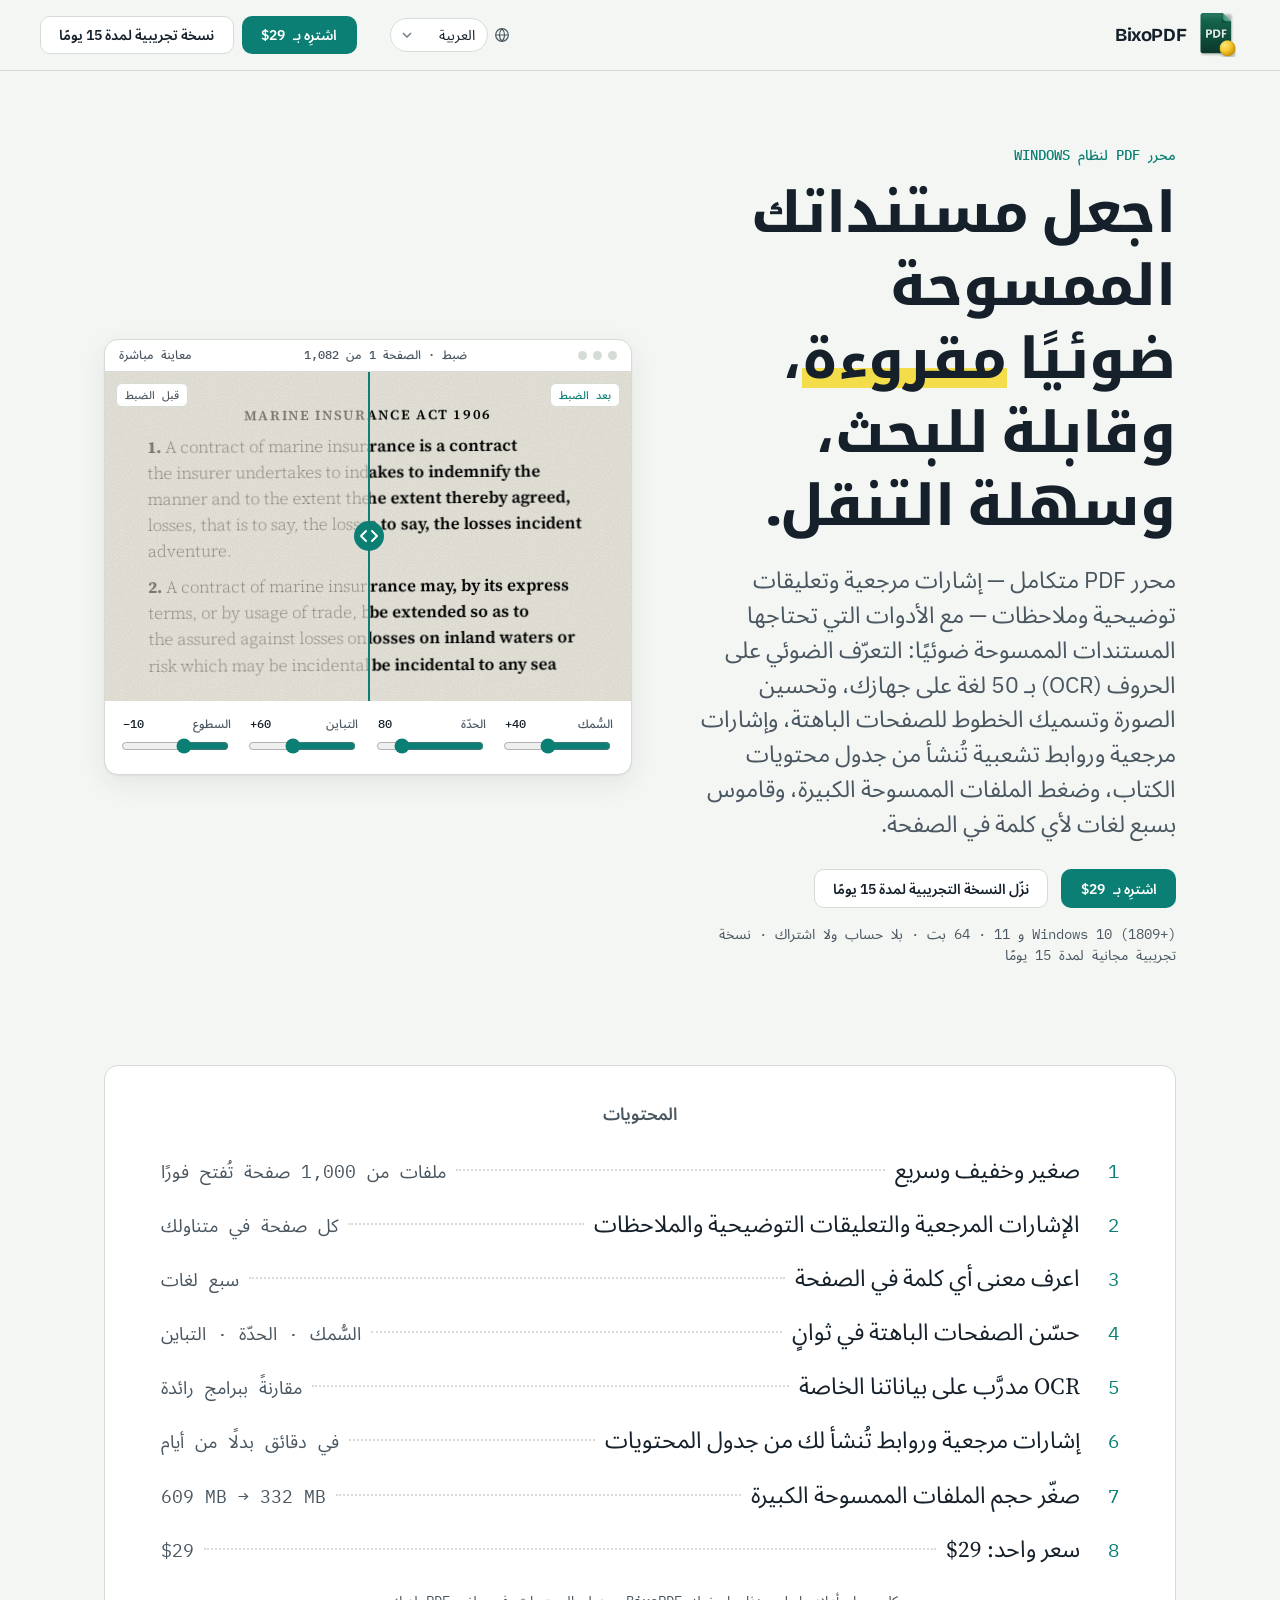
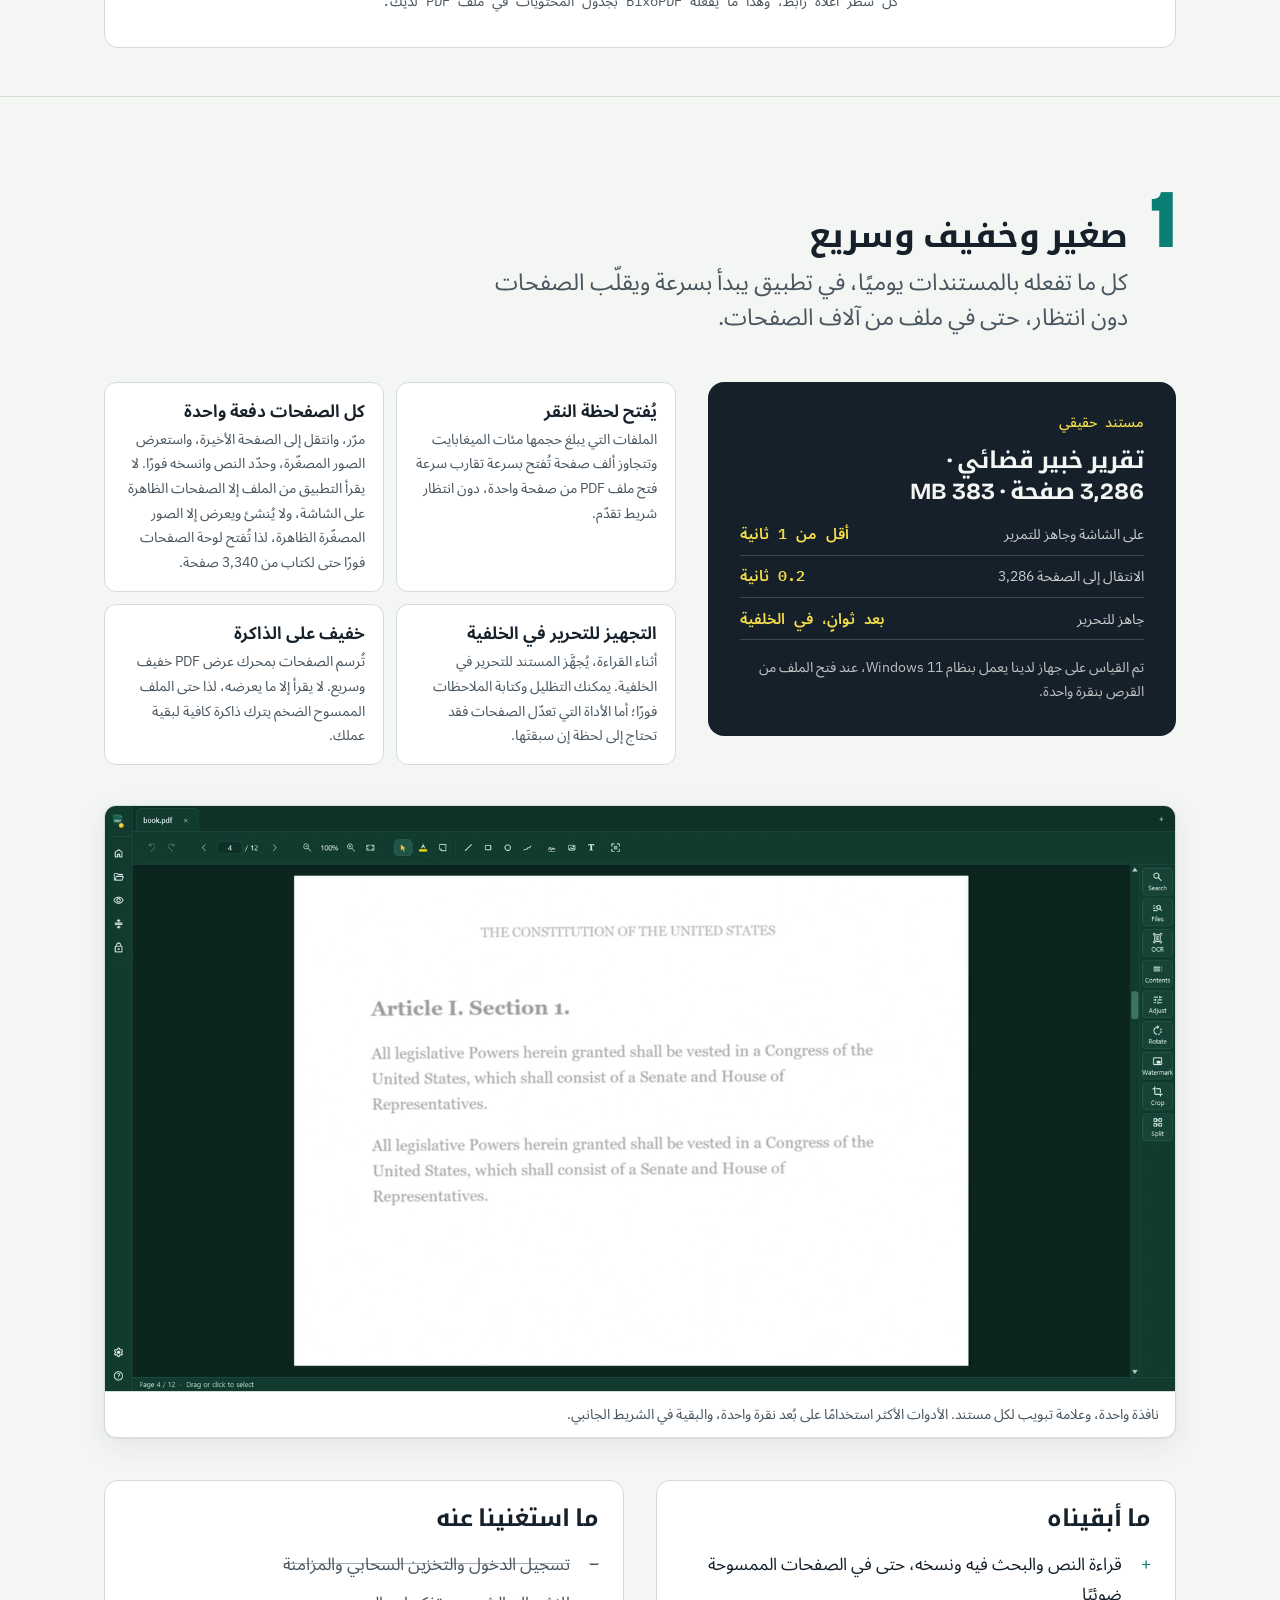
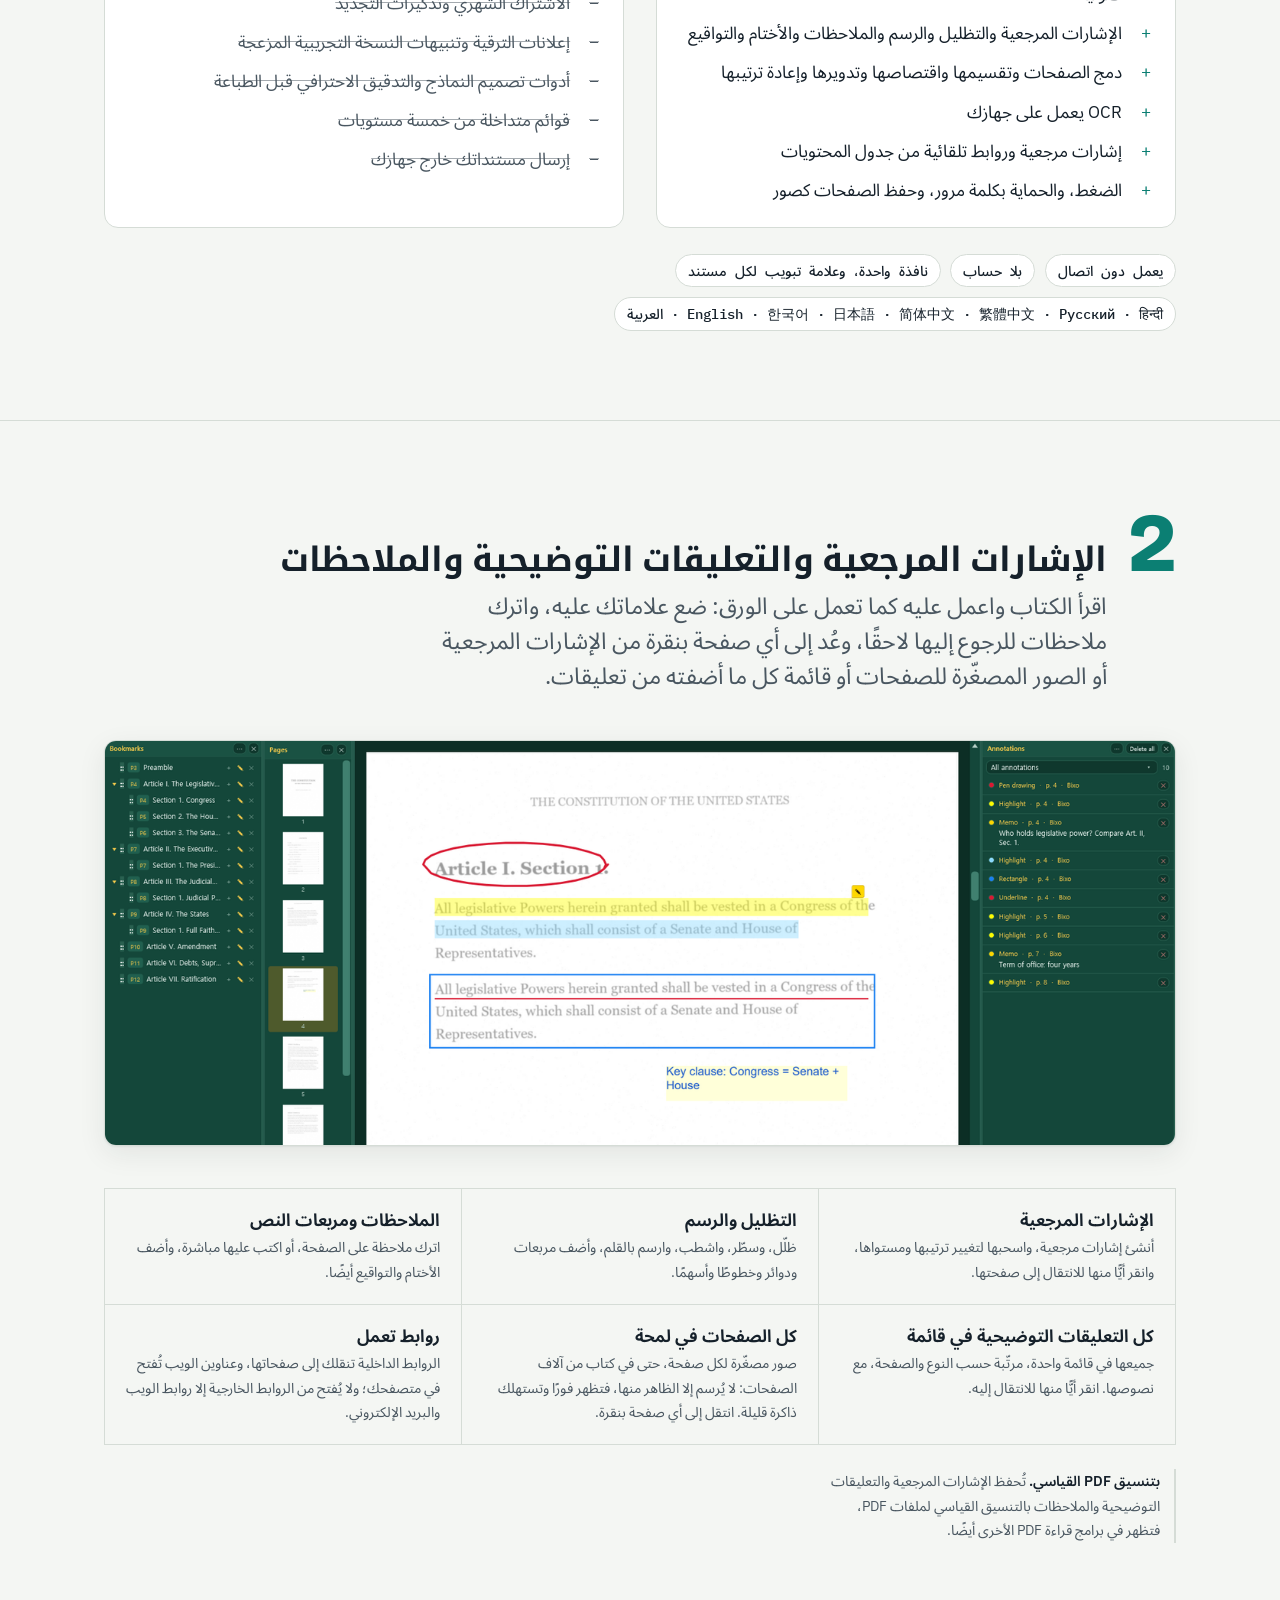
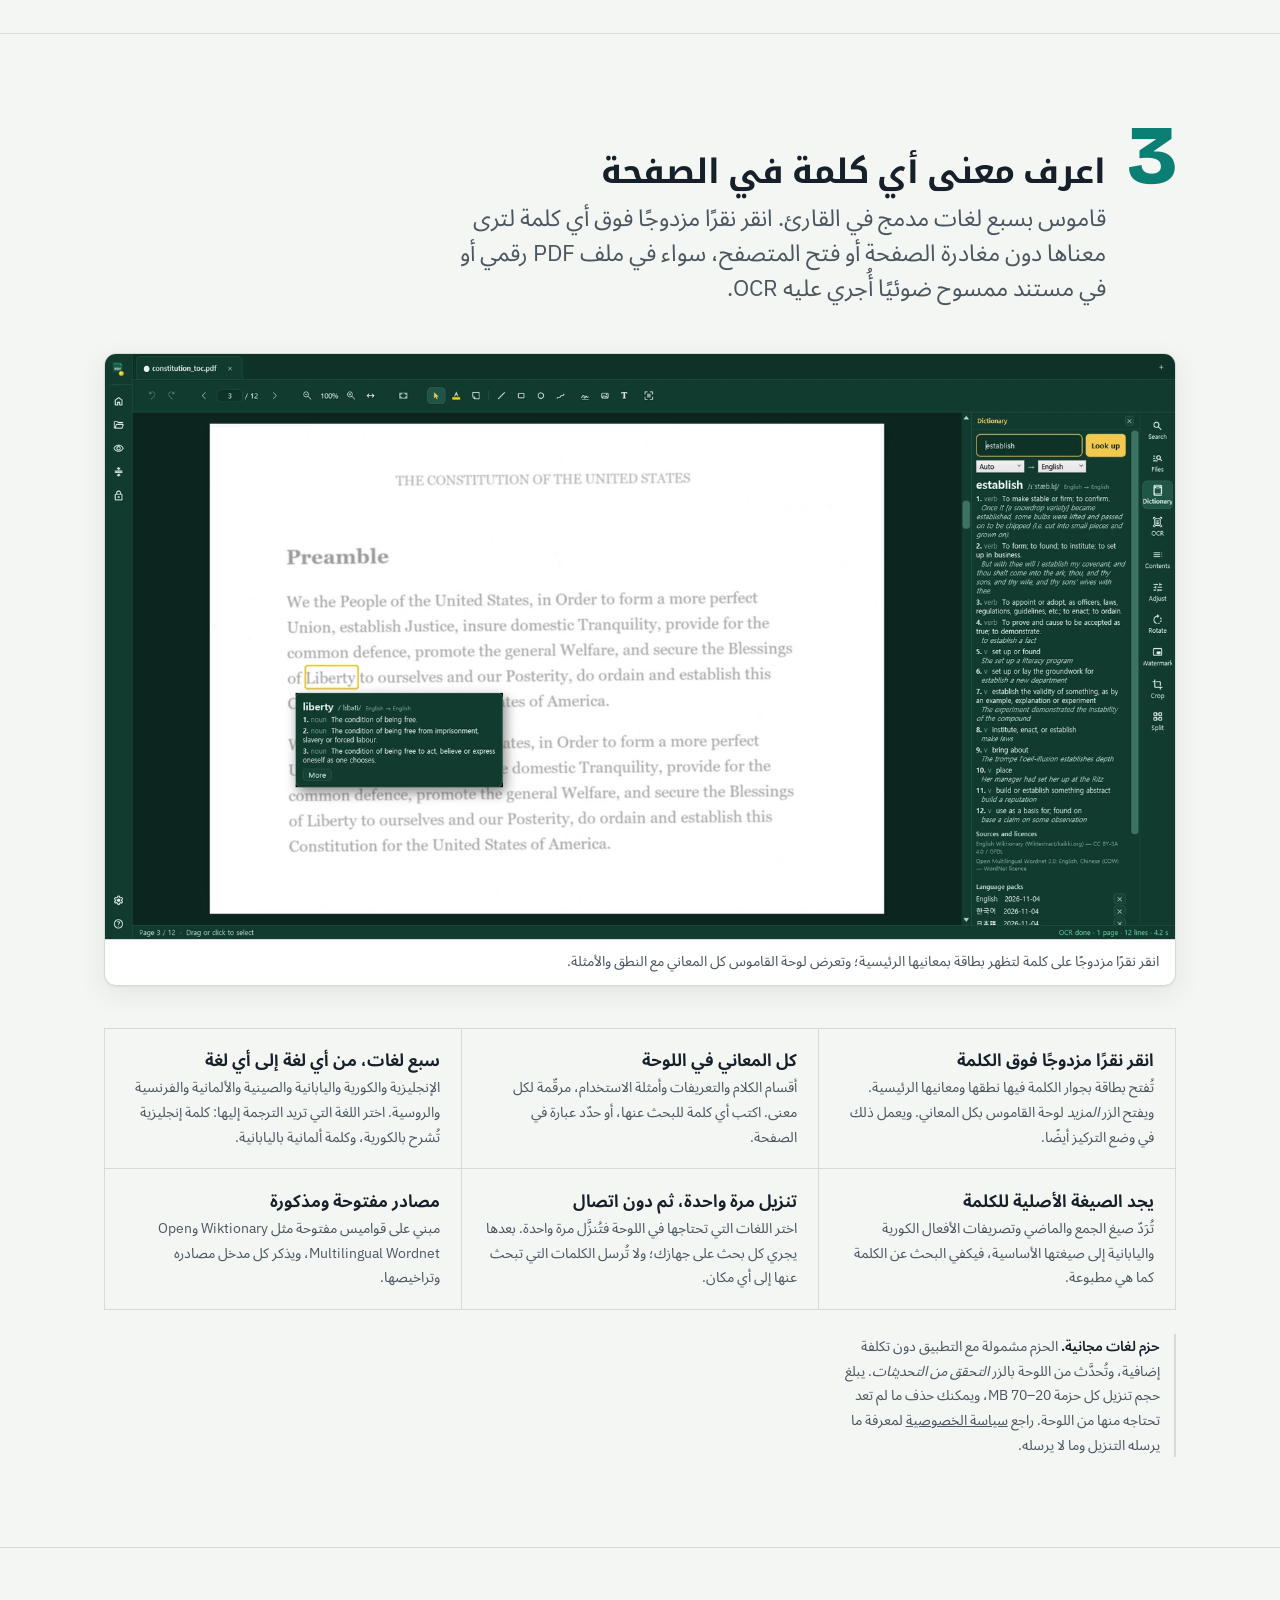
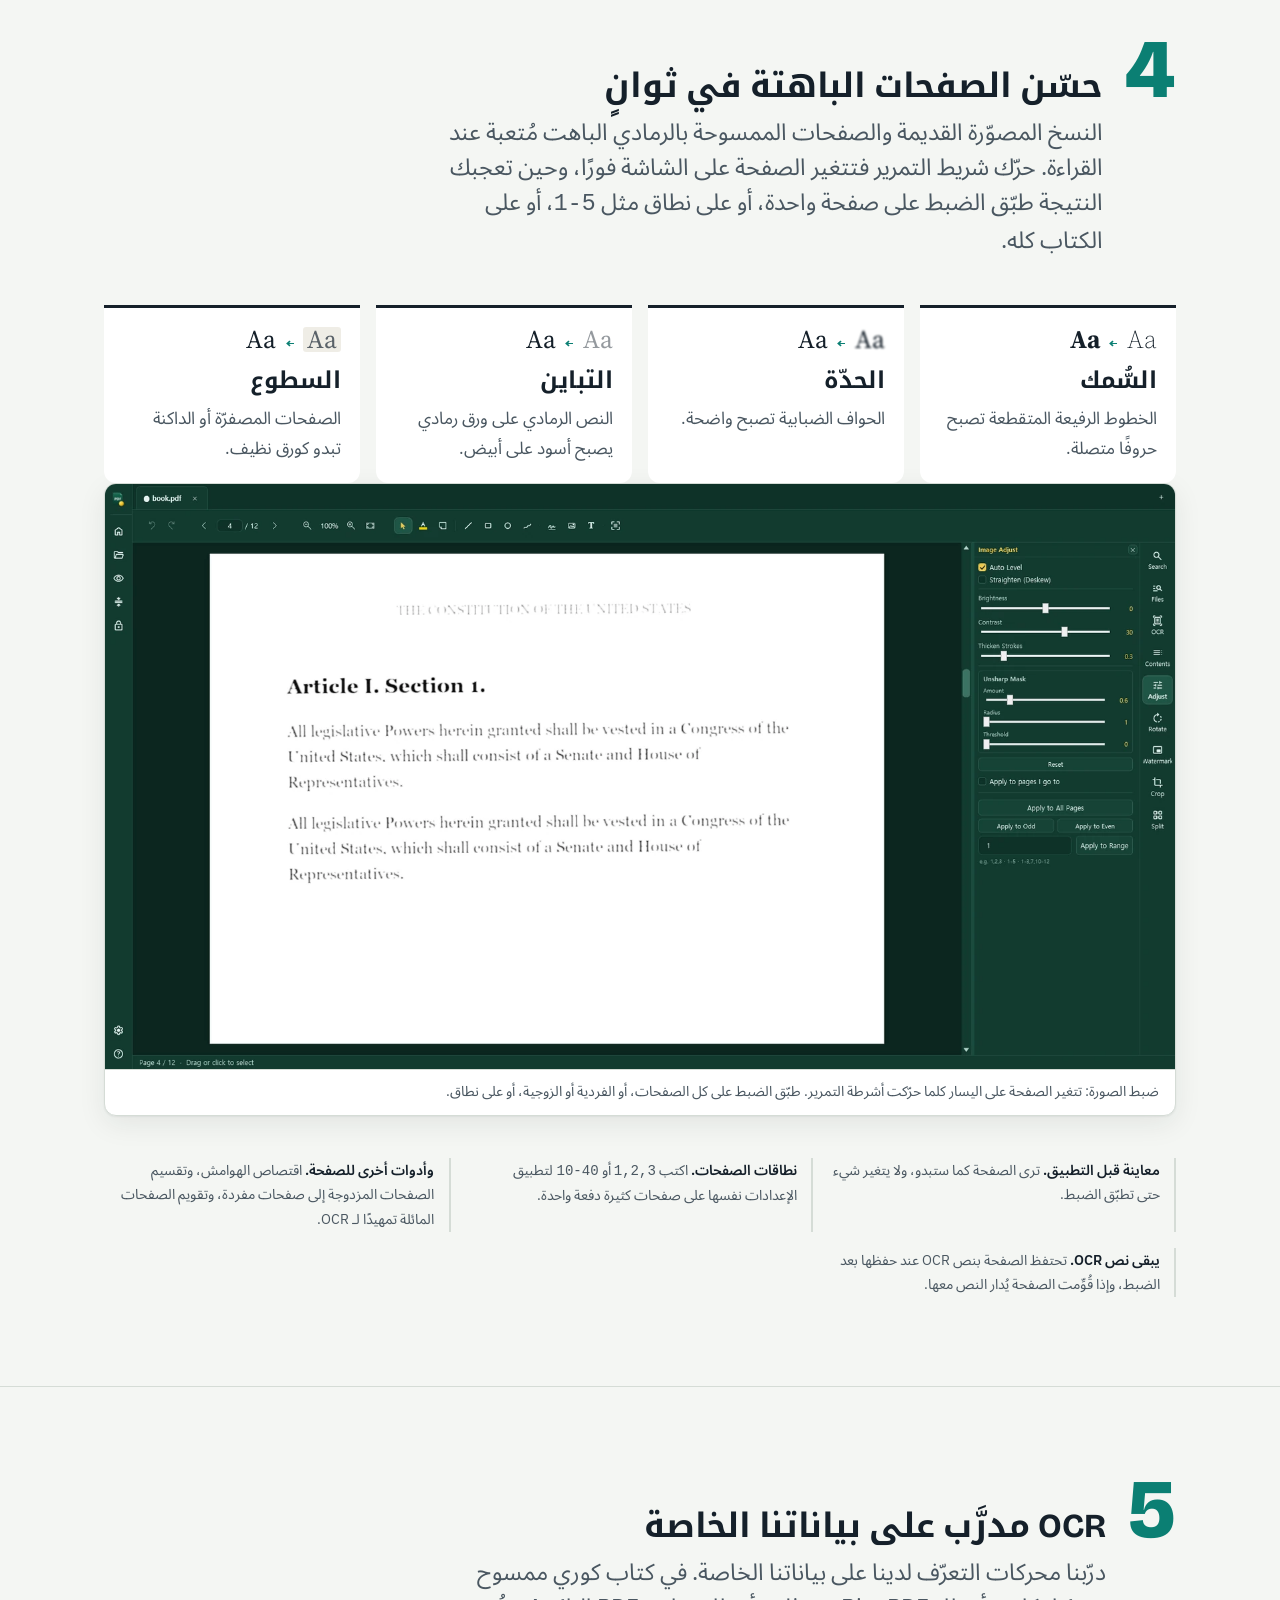
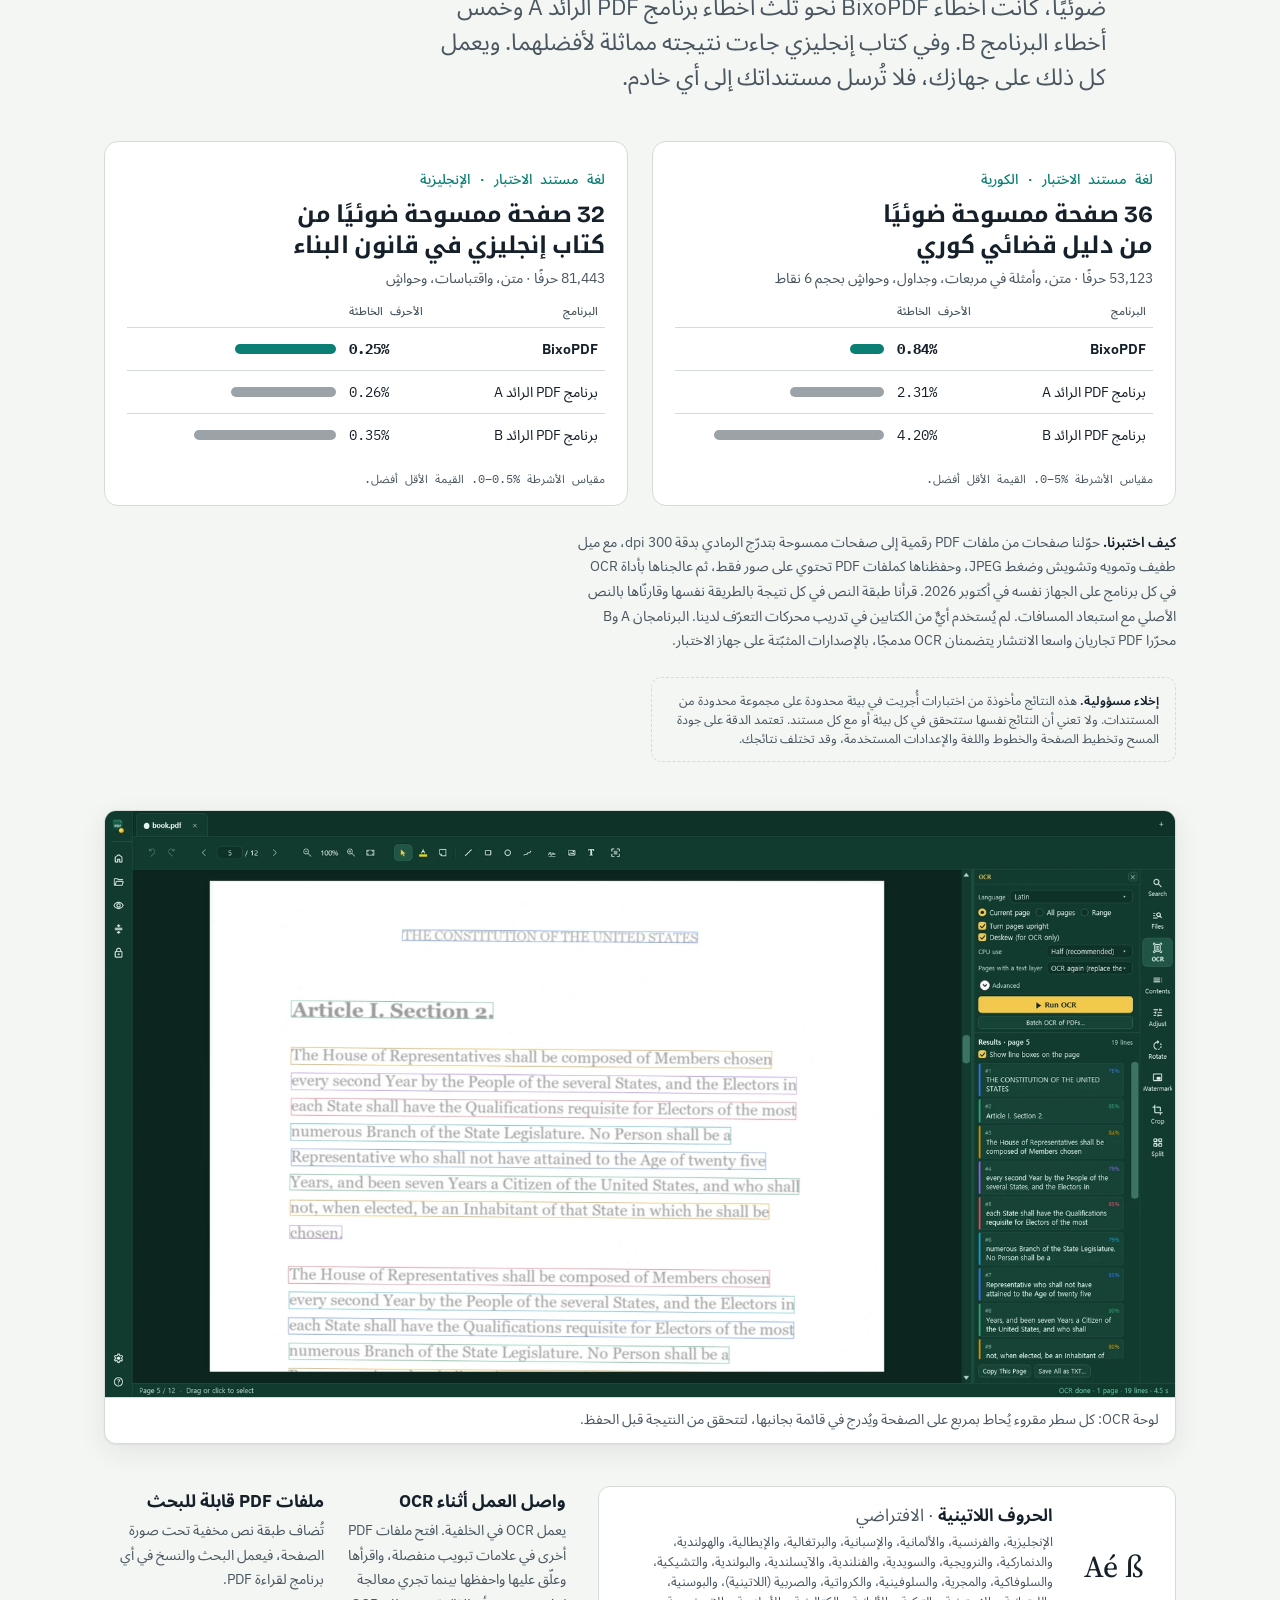
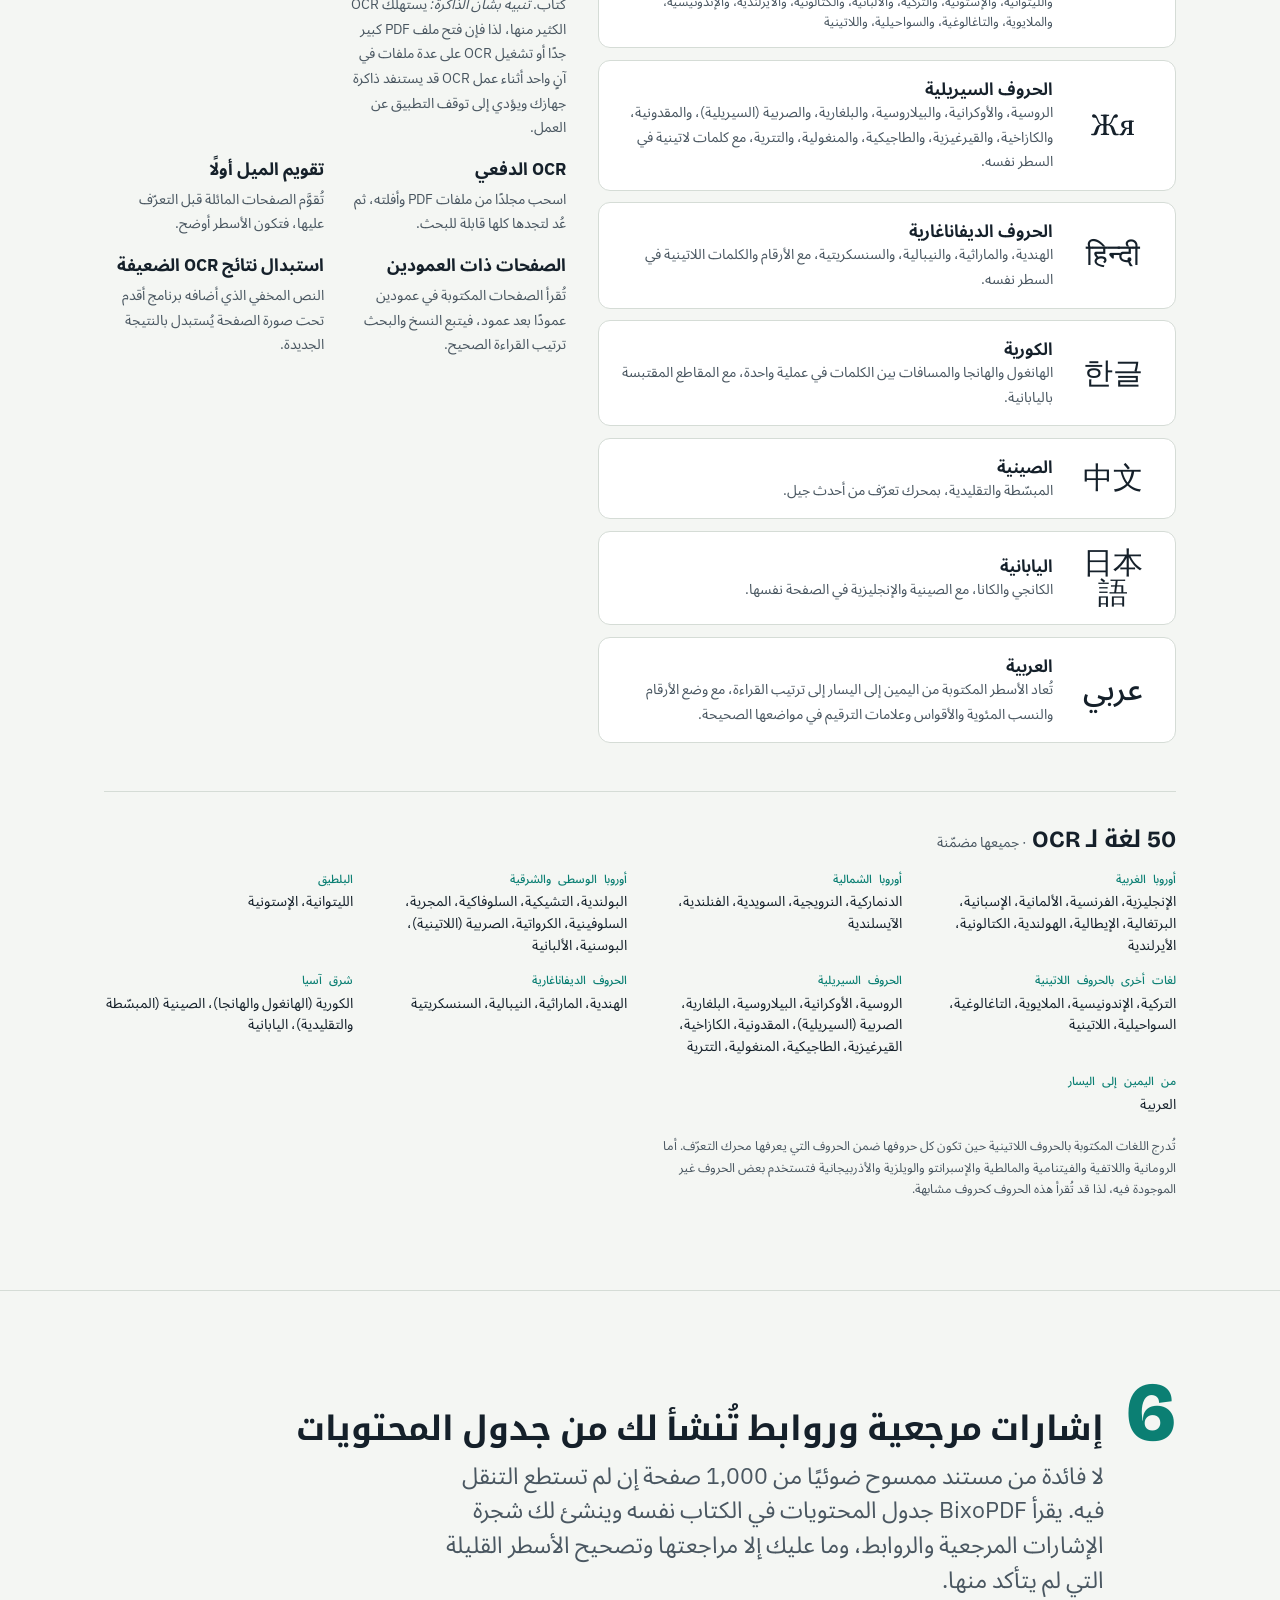
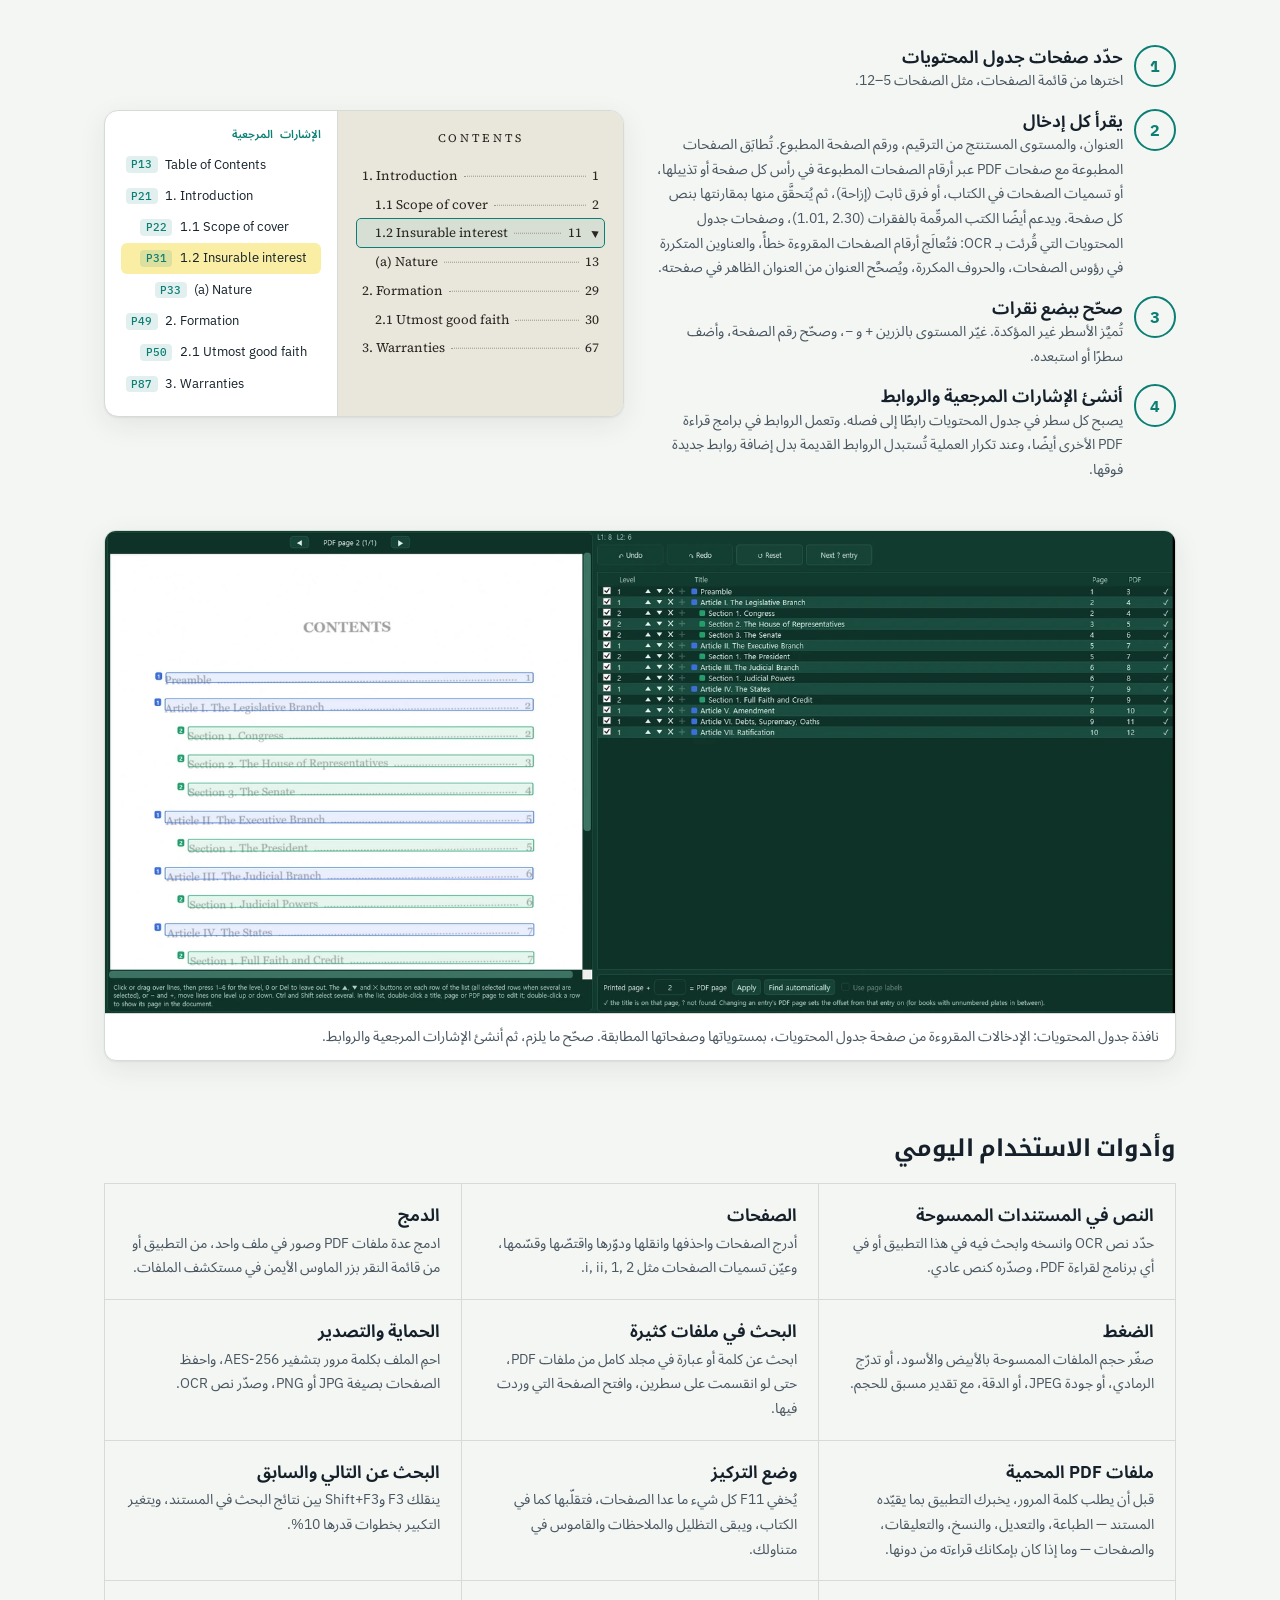
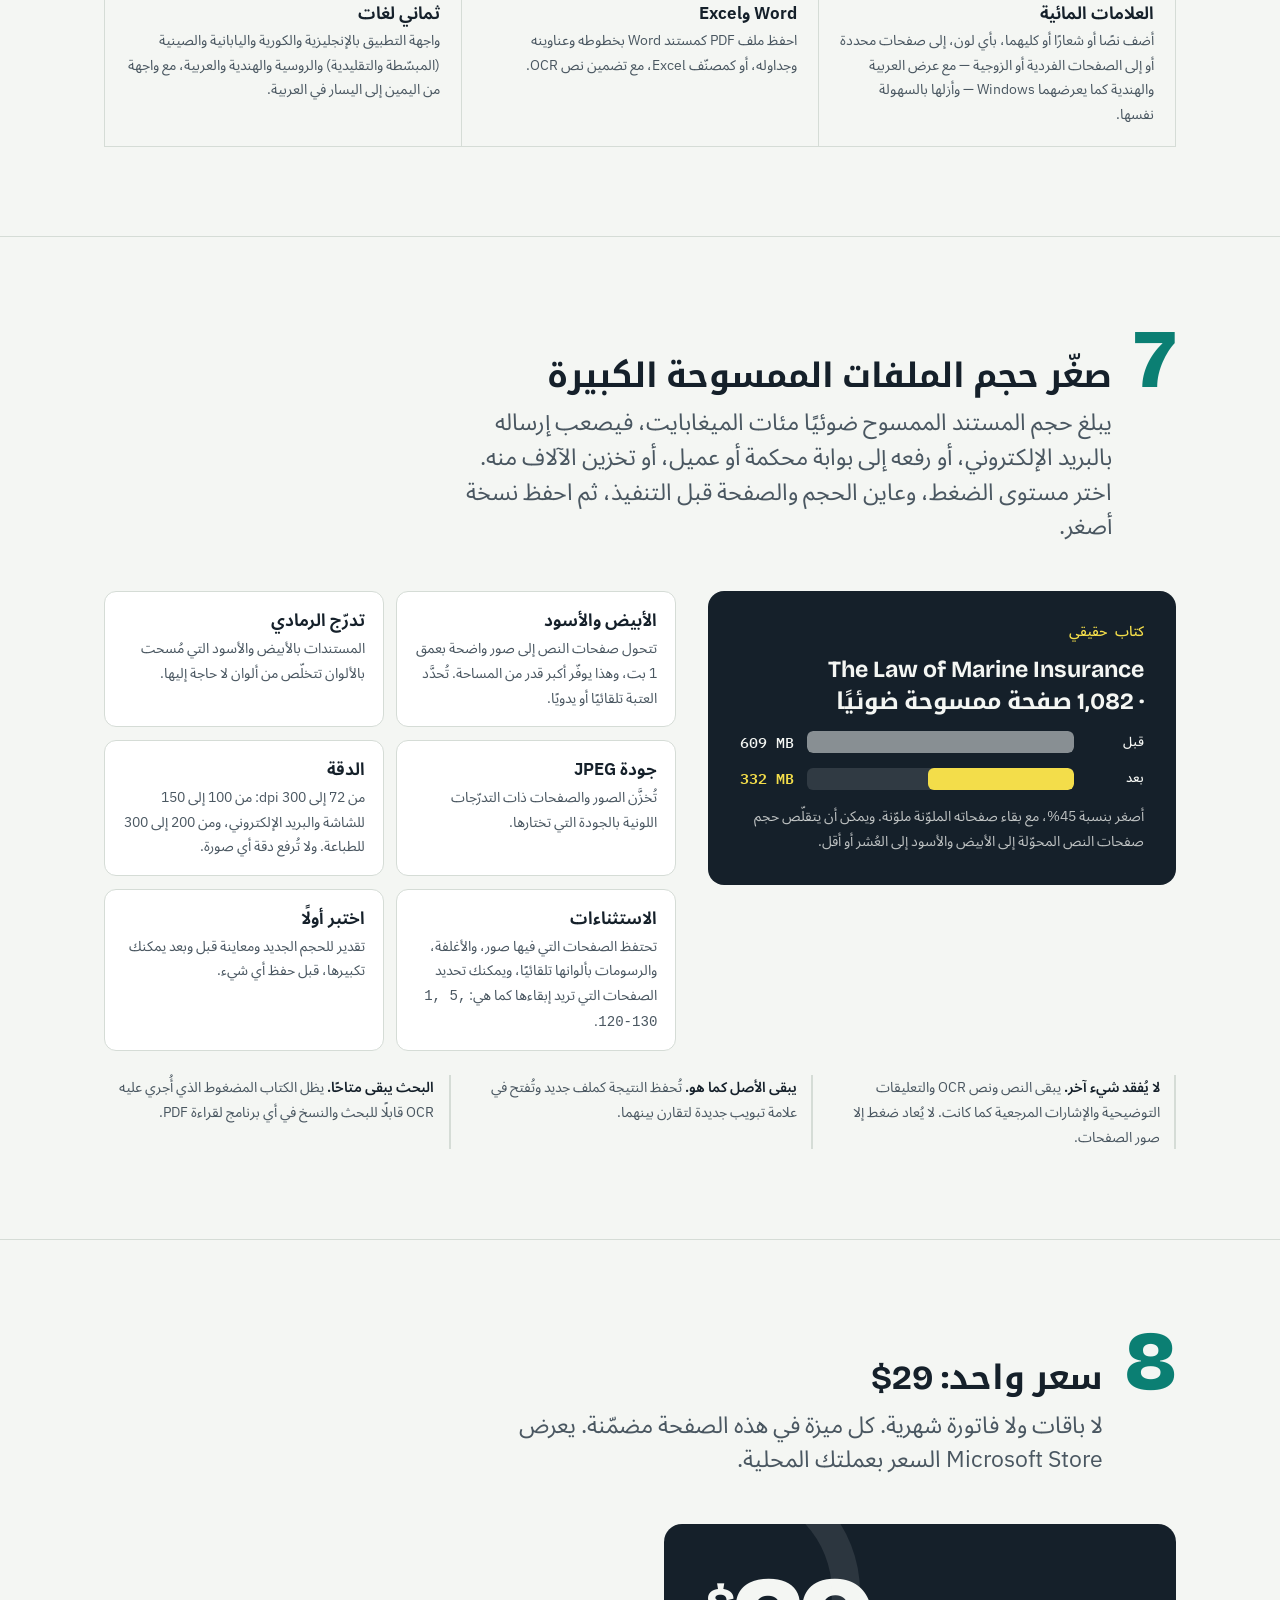
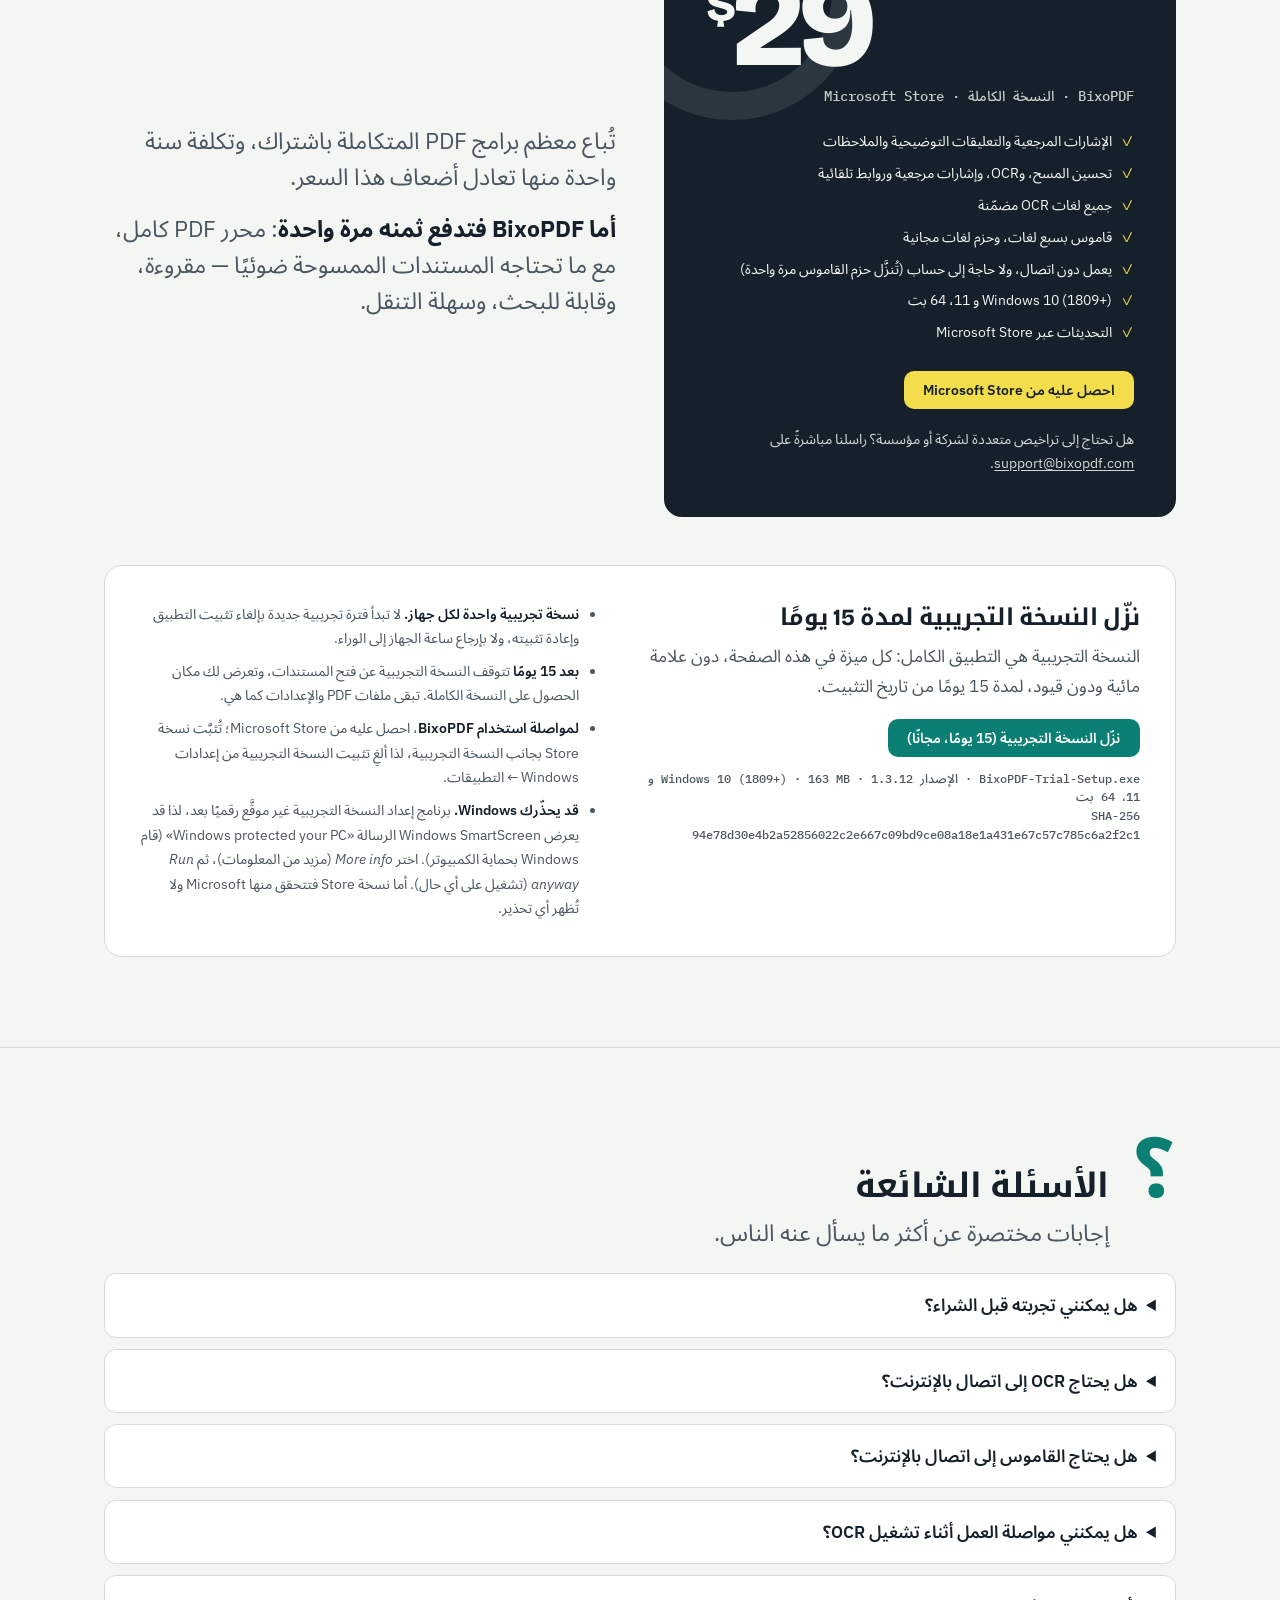
==== commit c9ad7f5f: "Trial 1.3.12: version and SHA-256 Co-Authored-By: Claude Opus 5.5 <noreply@anthropic.com>" ====
--- a/ar/index.html
+++ b/ar/index.html
@@ -823,7 +823,7 @@
           <h3>نزّل النسخة التجريبية لمدة 15 يومًا</h3>
           <p>النسخة التجريبية هي التطبيق الكامل: كل ميزة في هذه الصفحة، دون علامة مائية ودون قيود، لمدة 15 يومًا من تاريخ التثبيت.</p>
           <a class="btn btn-primary" rel="nofollow" href="/download.html?l=ar&amp;from=trial-section">نزّل النسخة التجريبية (15 يومًا، مجانًا)</a>
-          <p class="file"><bdi dir="ltr">BixoPDF-Trial-Setup.exe</bdi> · الإصدار <bdi dir="ltr">1.3.11</bdi> · <bdi dir="ltr">163 MB</bdi> · <bdi dir="ltr">Windows 10 (1809+)</bdi> و 11، 64 بت<br><bdi dir="ltr">SHA-256 e2ca4657ae54c97e4acbcfe1e020199ed1db0c21a768c031f877683dd76db65b</bdi></p>
+          <p class="file"><bdi dir="ltr">BixoPDF-Trial-Setup.exe</bdi> · الإصدار <bdi dir="ltr">1.3.12</bdi> · <bdi dir="ltr">163 MB</bdi> · <bdi dir="ltr">Windows 10 (1809+)</bdi> و 11، 64 بت<br><bdi dir="ltr">SHA-256 94e78d30e4b2a52856022c2e667c09bd9ce08a18e1a431e67c57c785c6a2f2c1</bdi></p>
         </div>
         <ul>
           <li><b>نسخة تجريبية واحدة لكل جهاز.</b> لا تبدأ فترة تجريبية جديدة بإلغاء تثبيت التطبيق وإعادة تثبيته، ولا بإرجاع ساعة الجهاز إلى الوراء.</li>
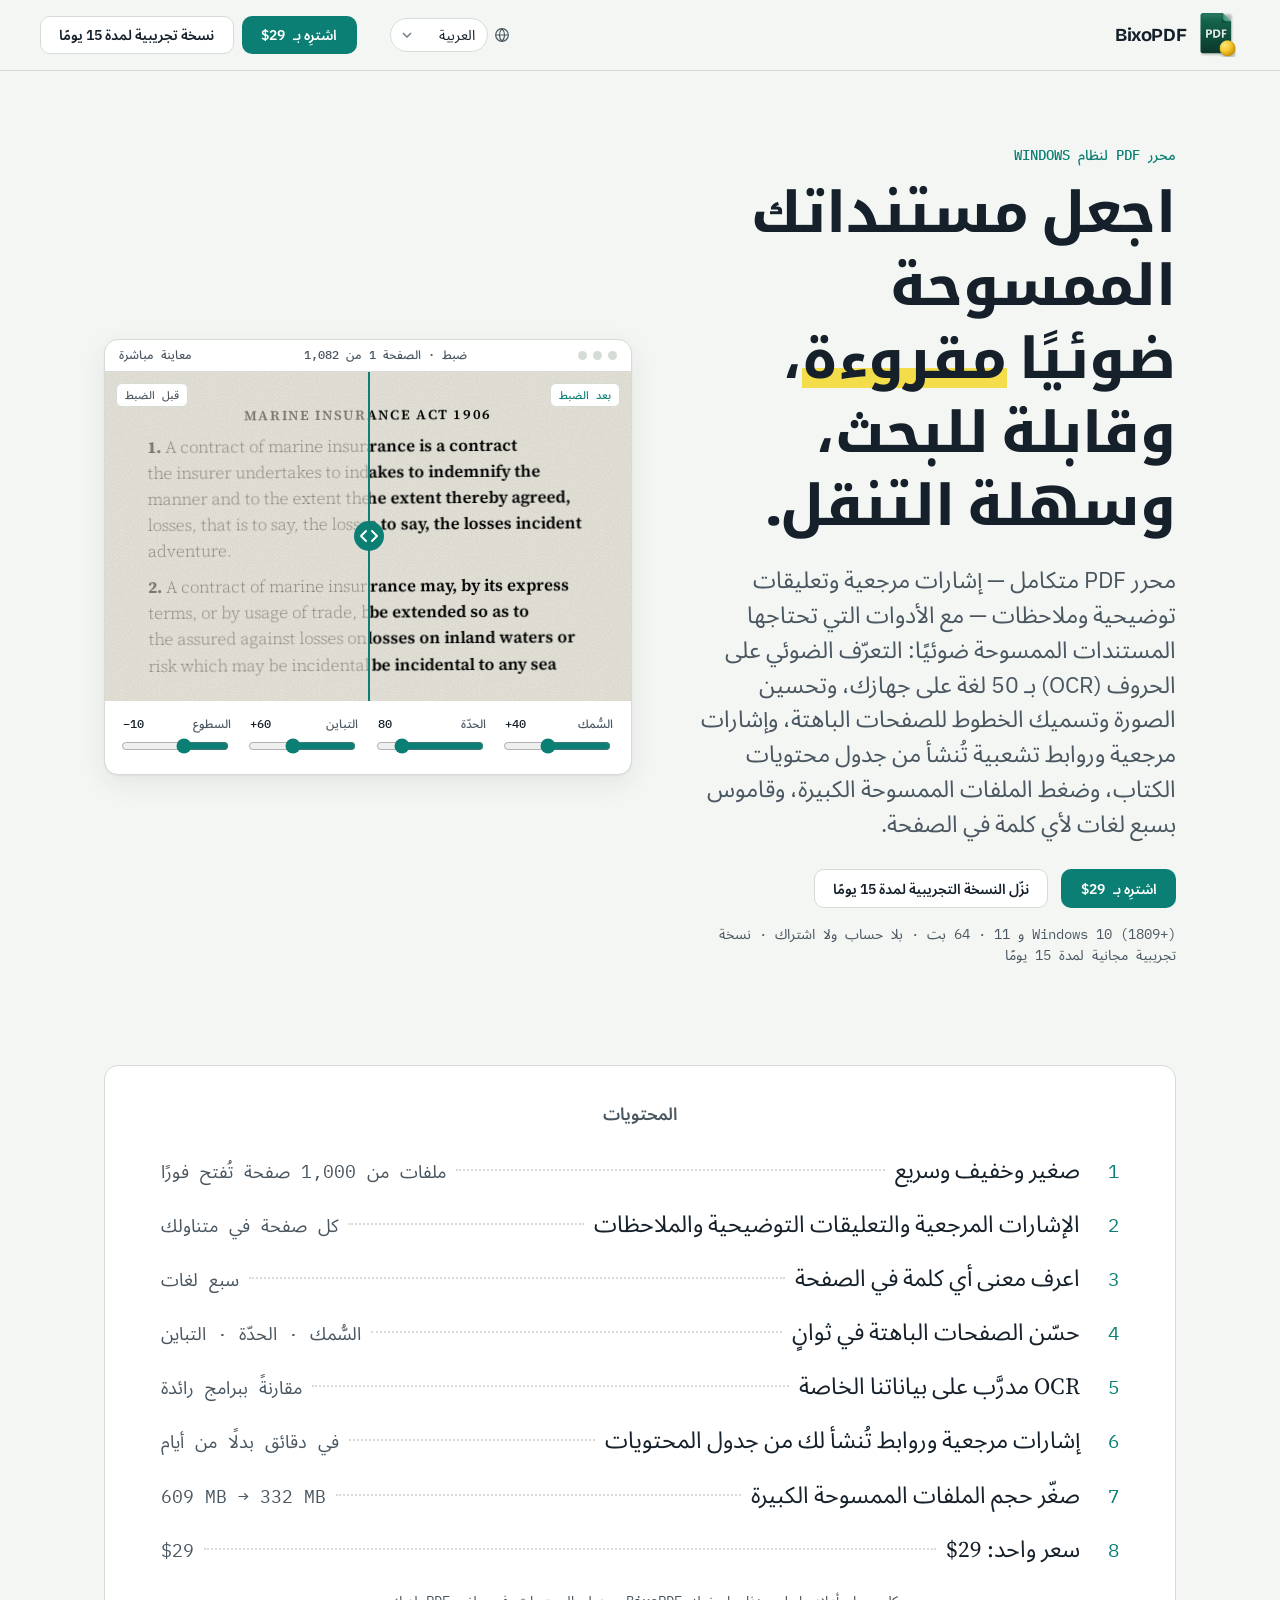
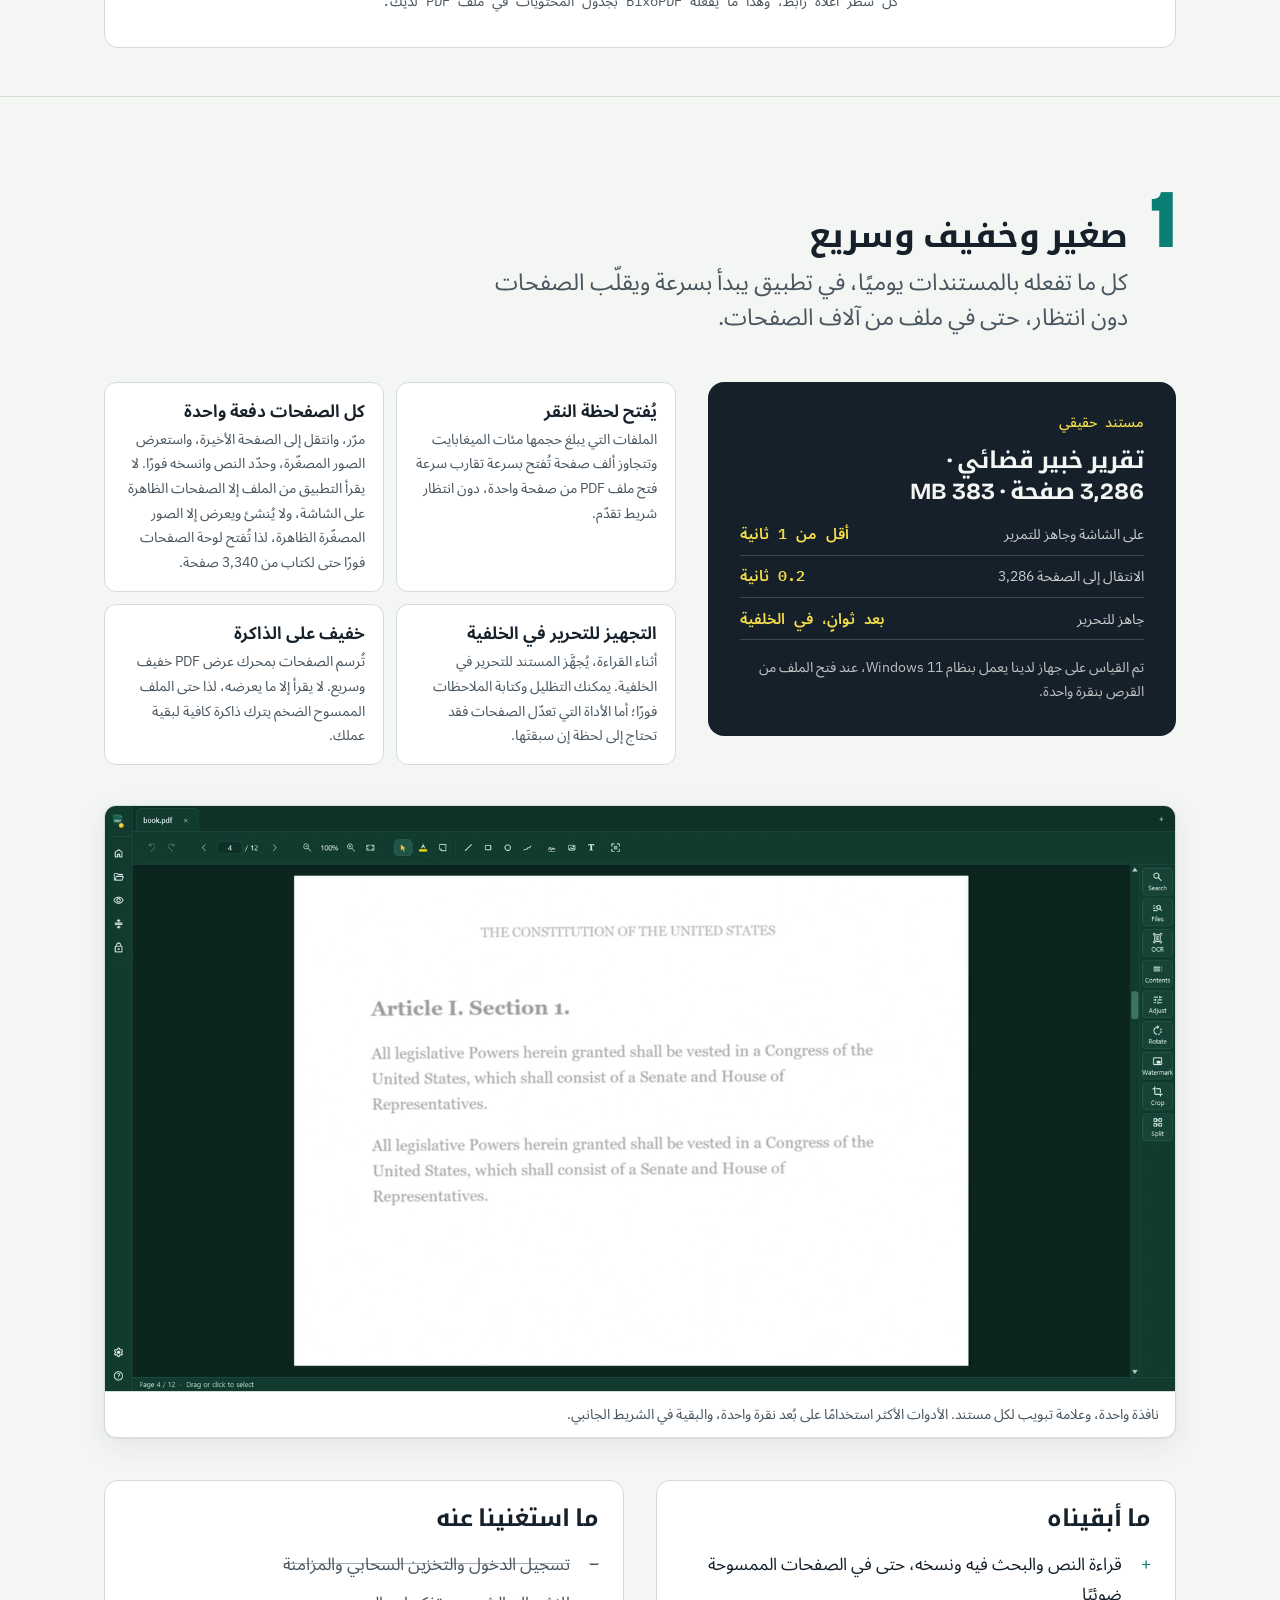
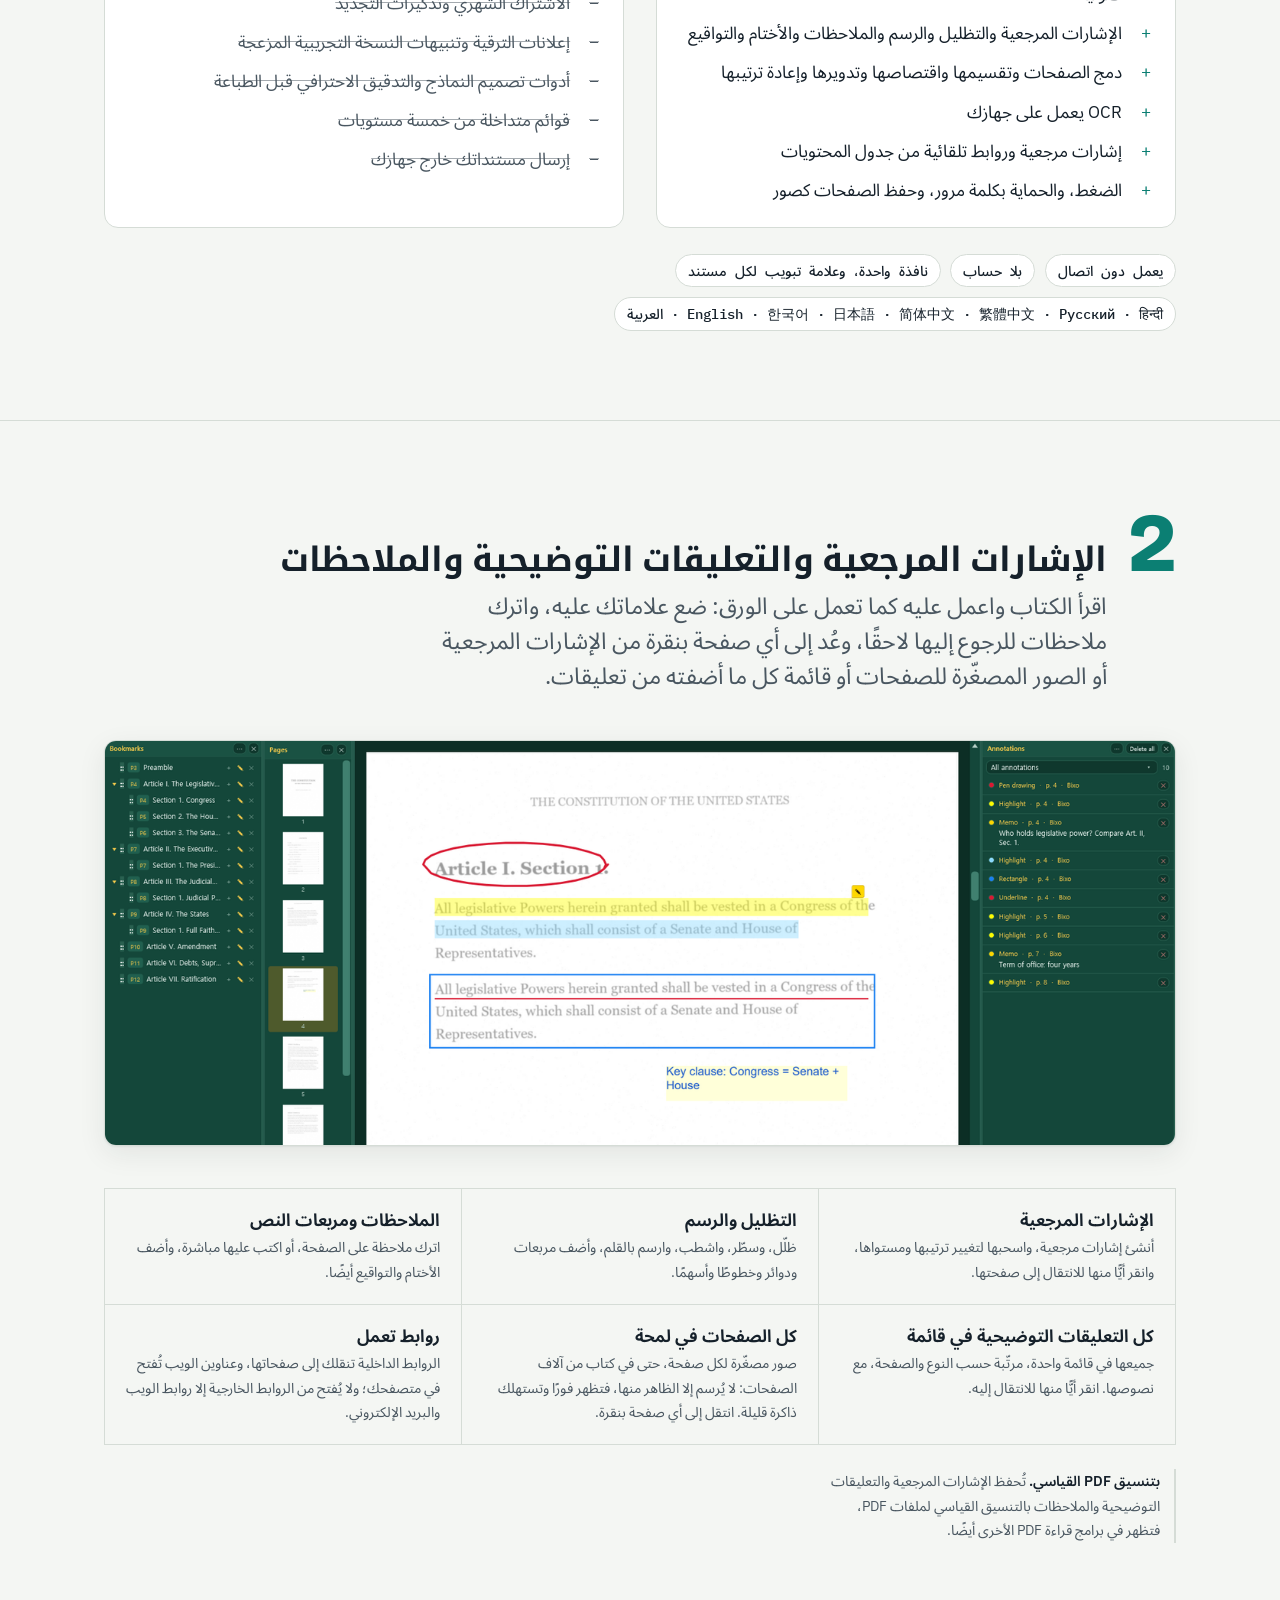
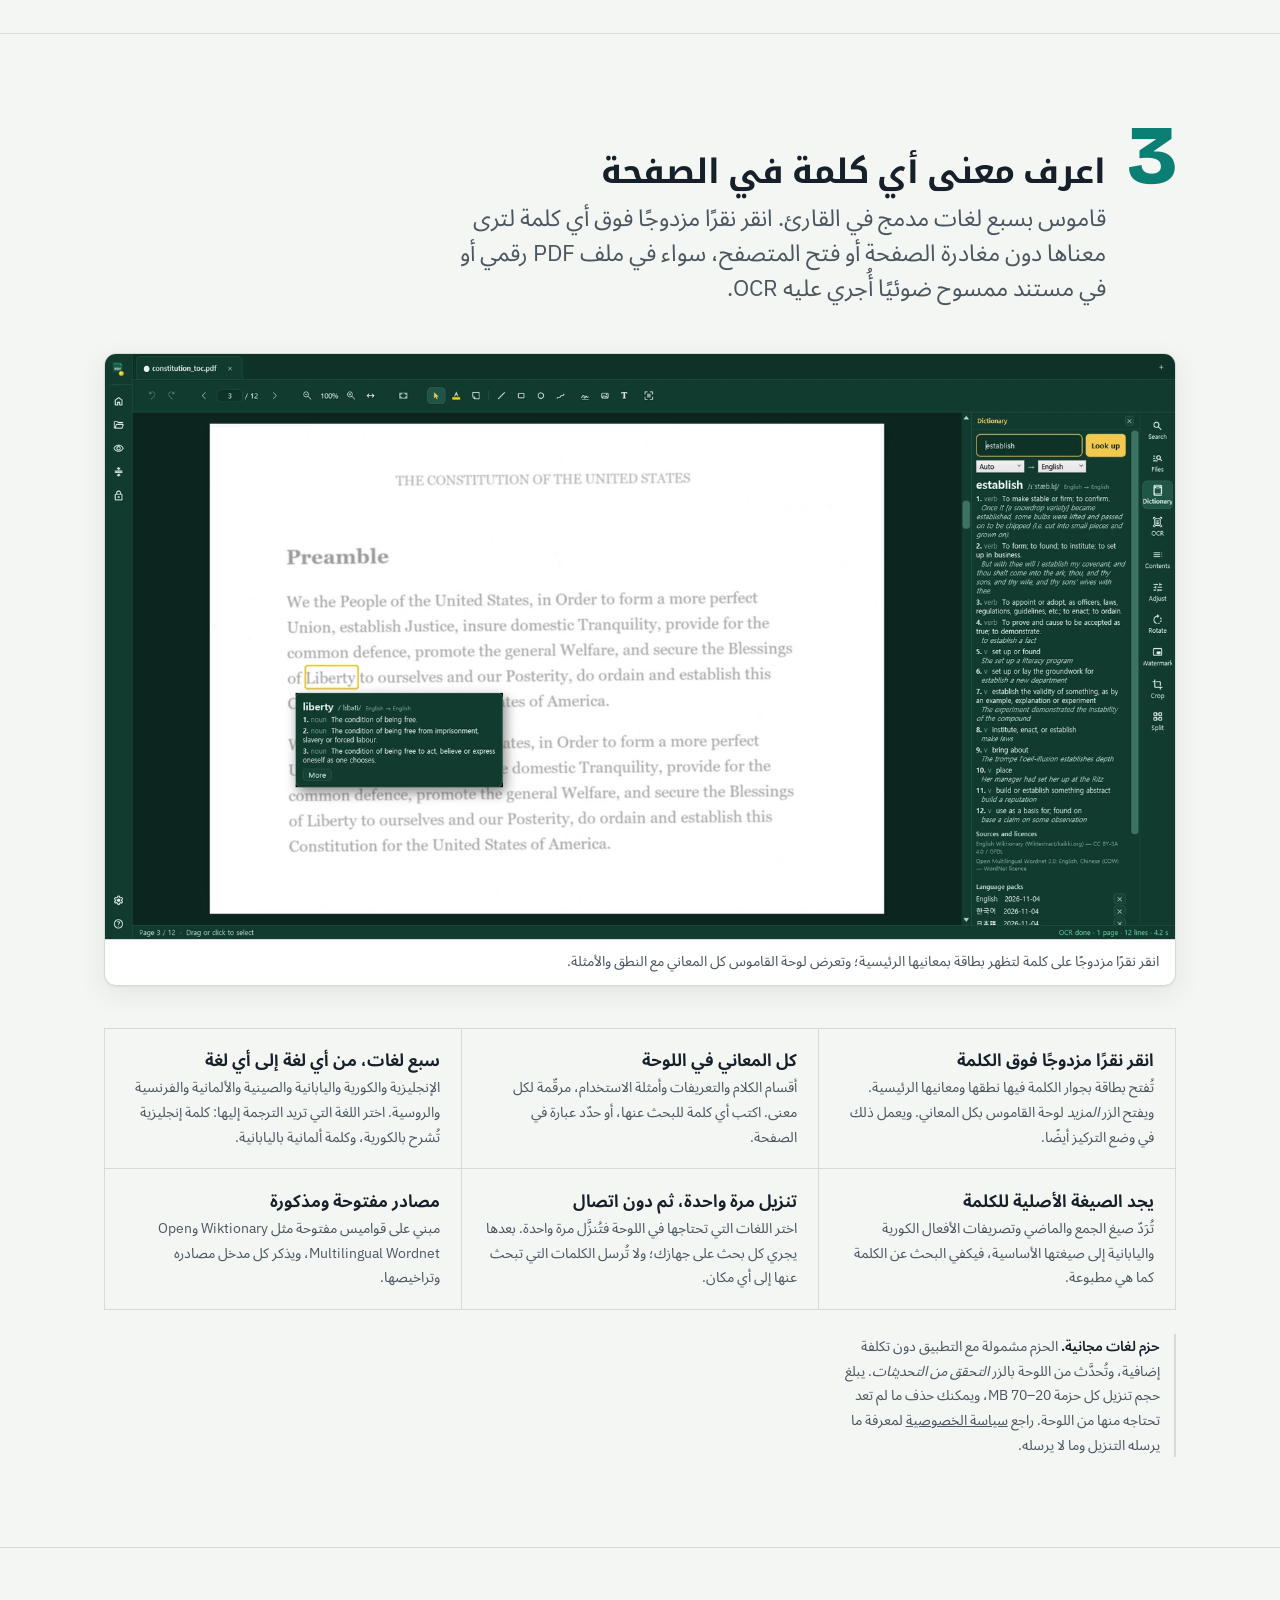
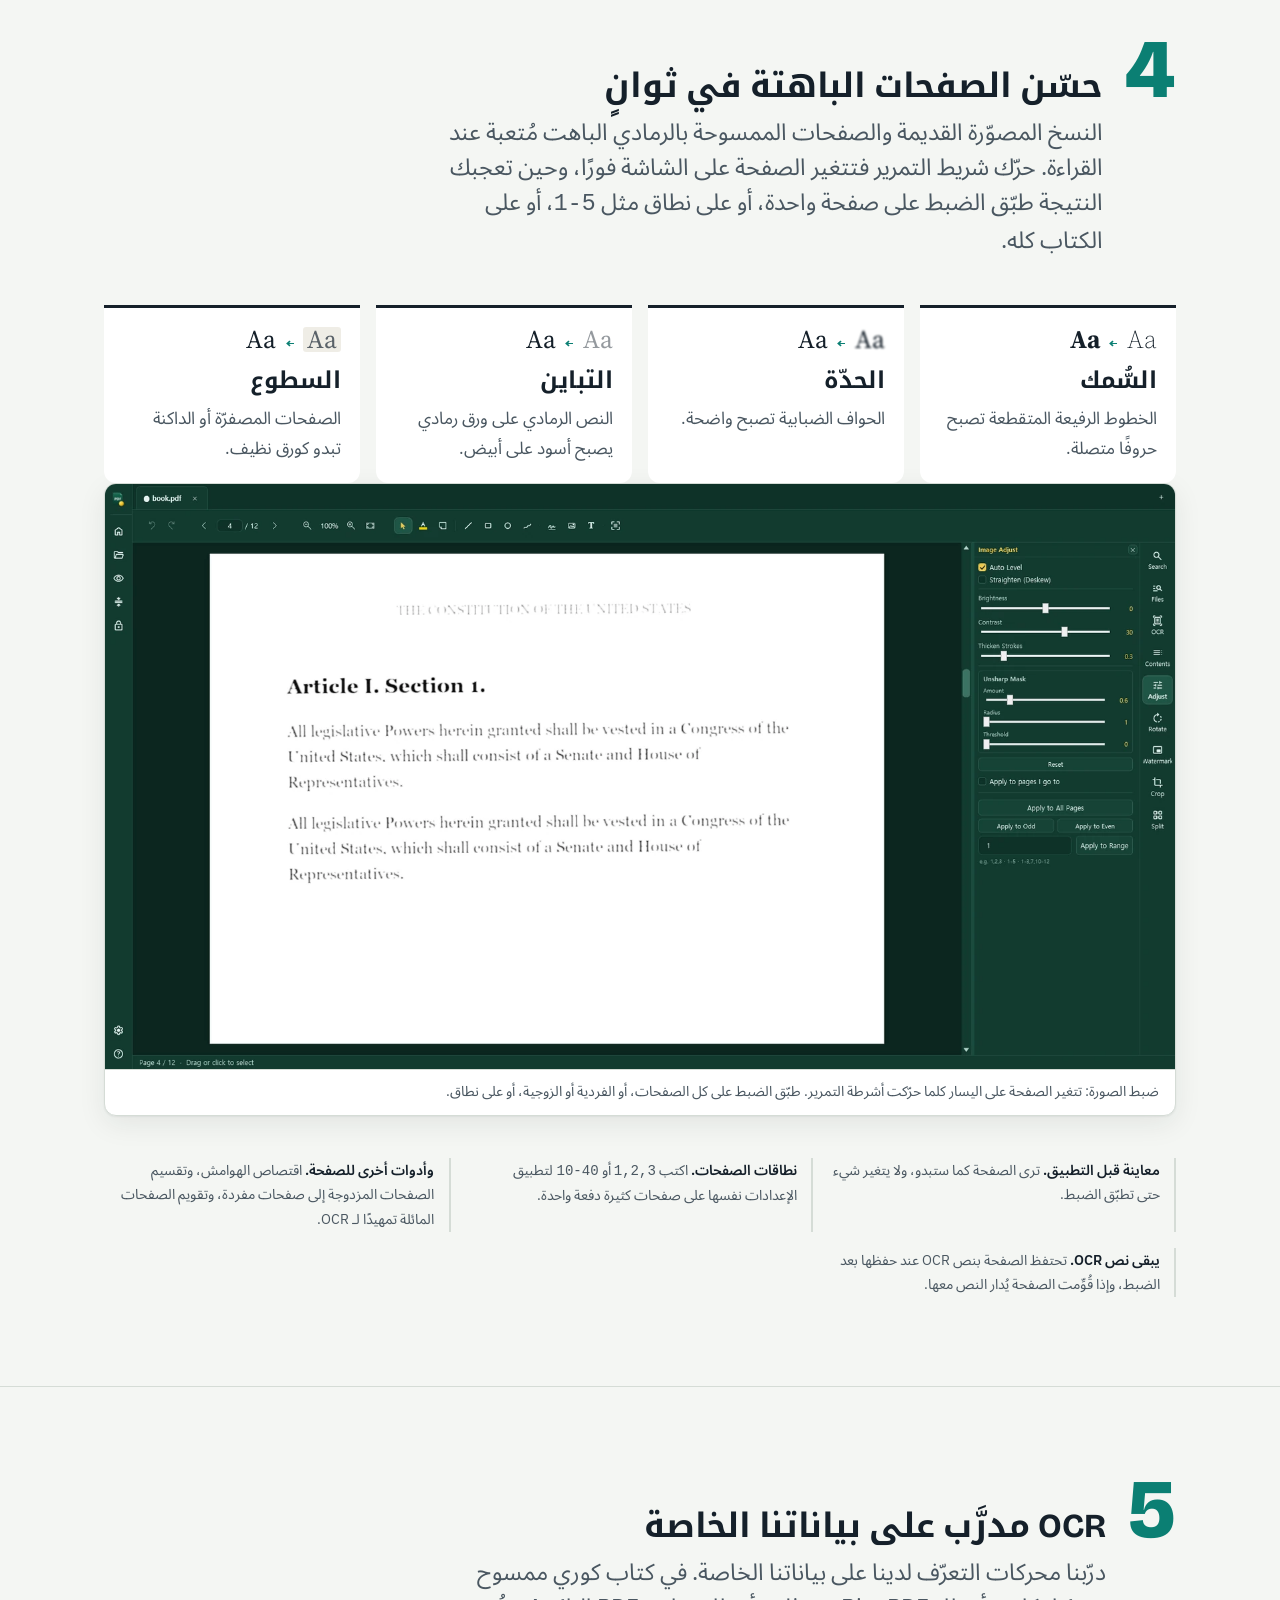
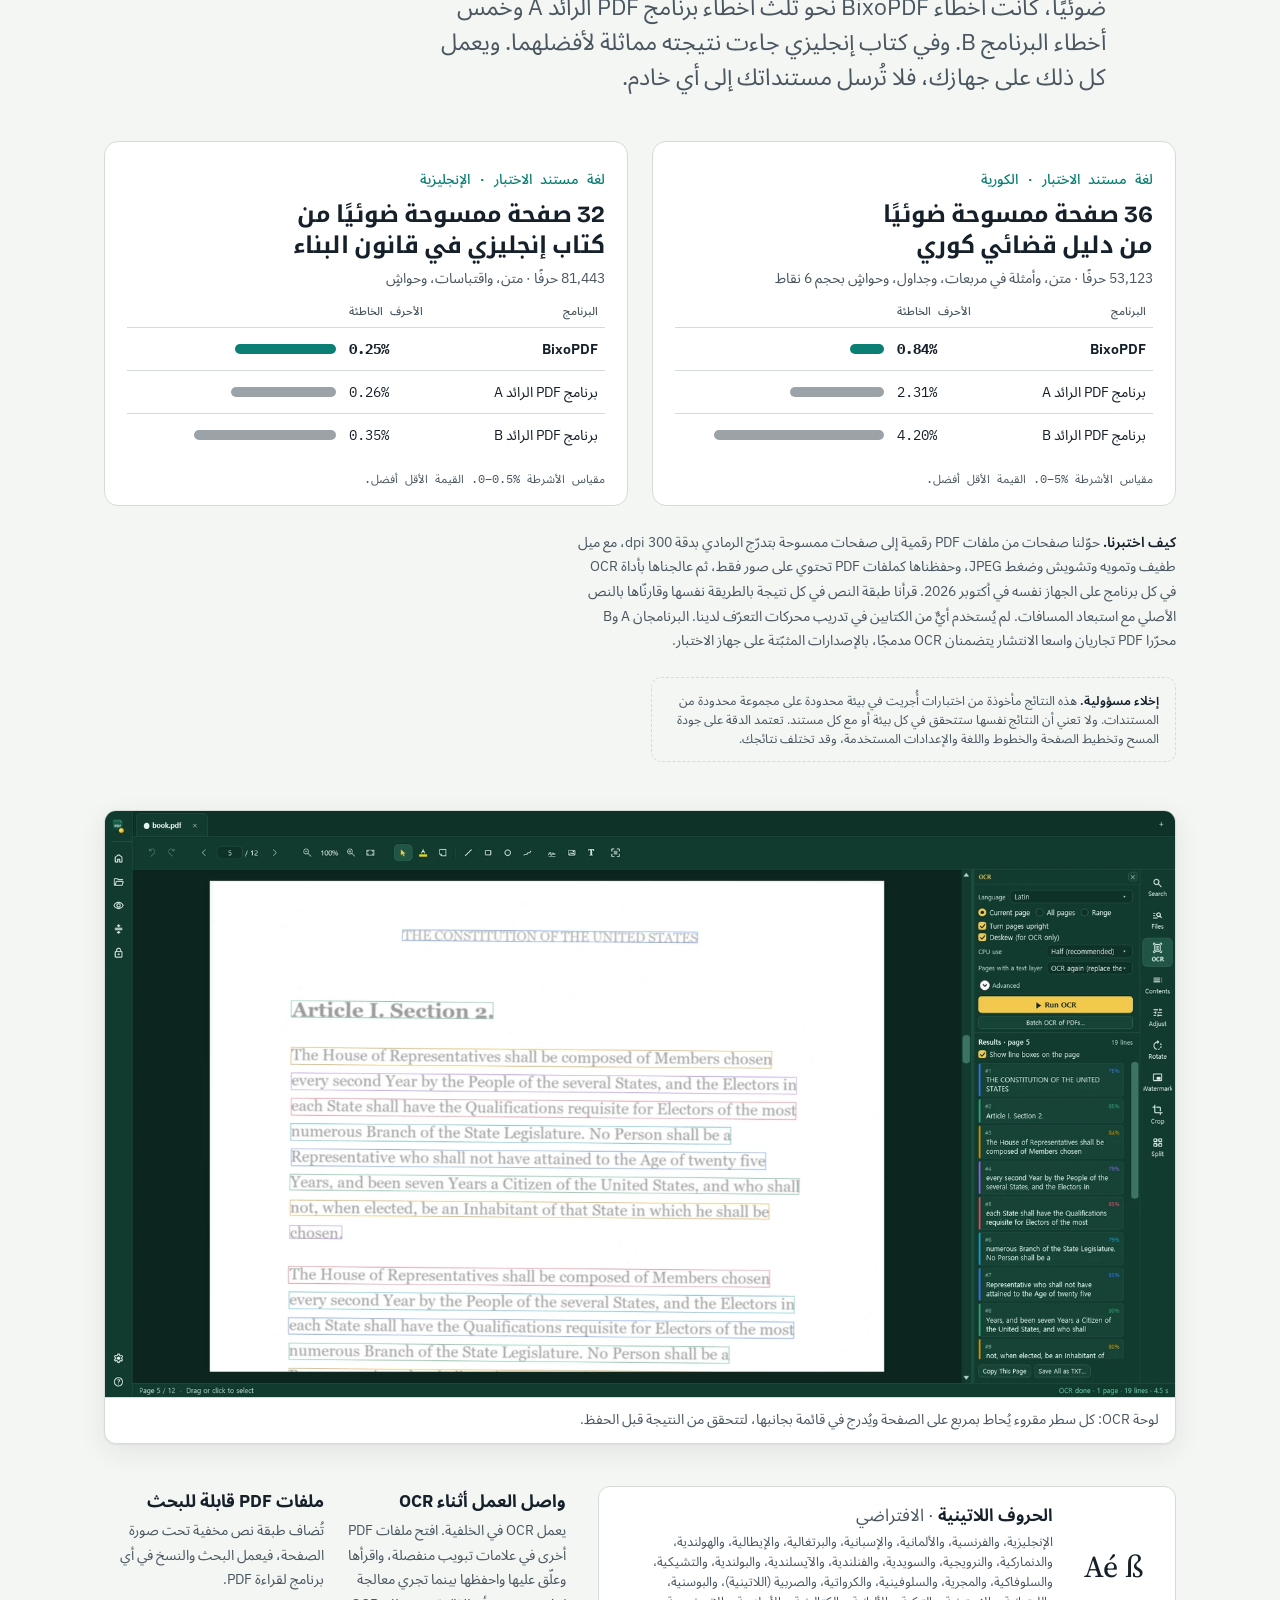
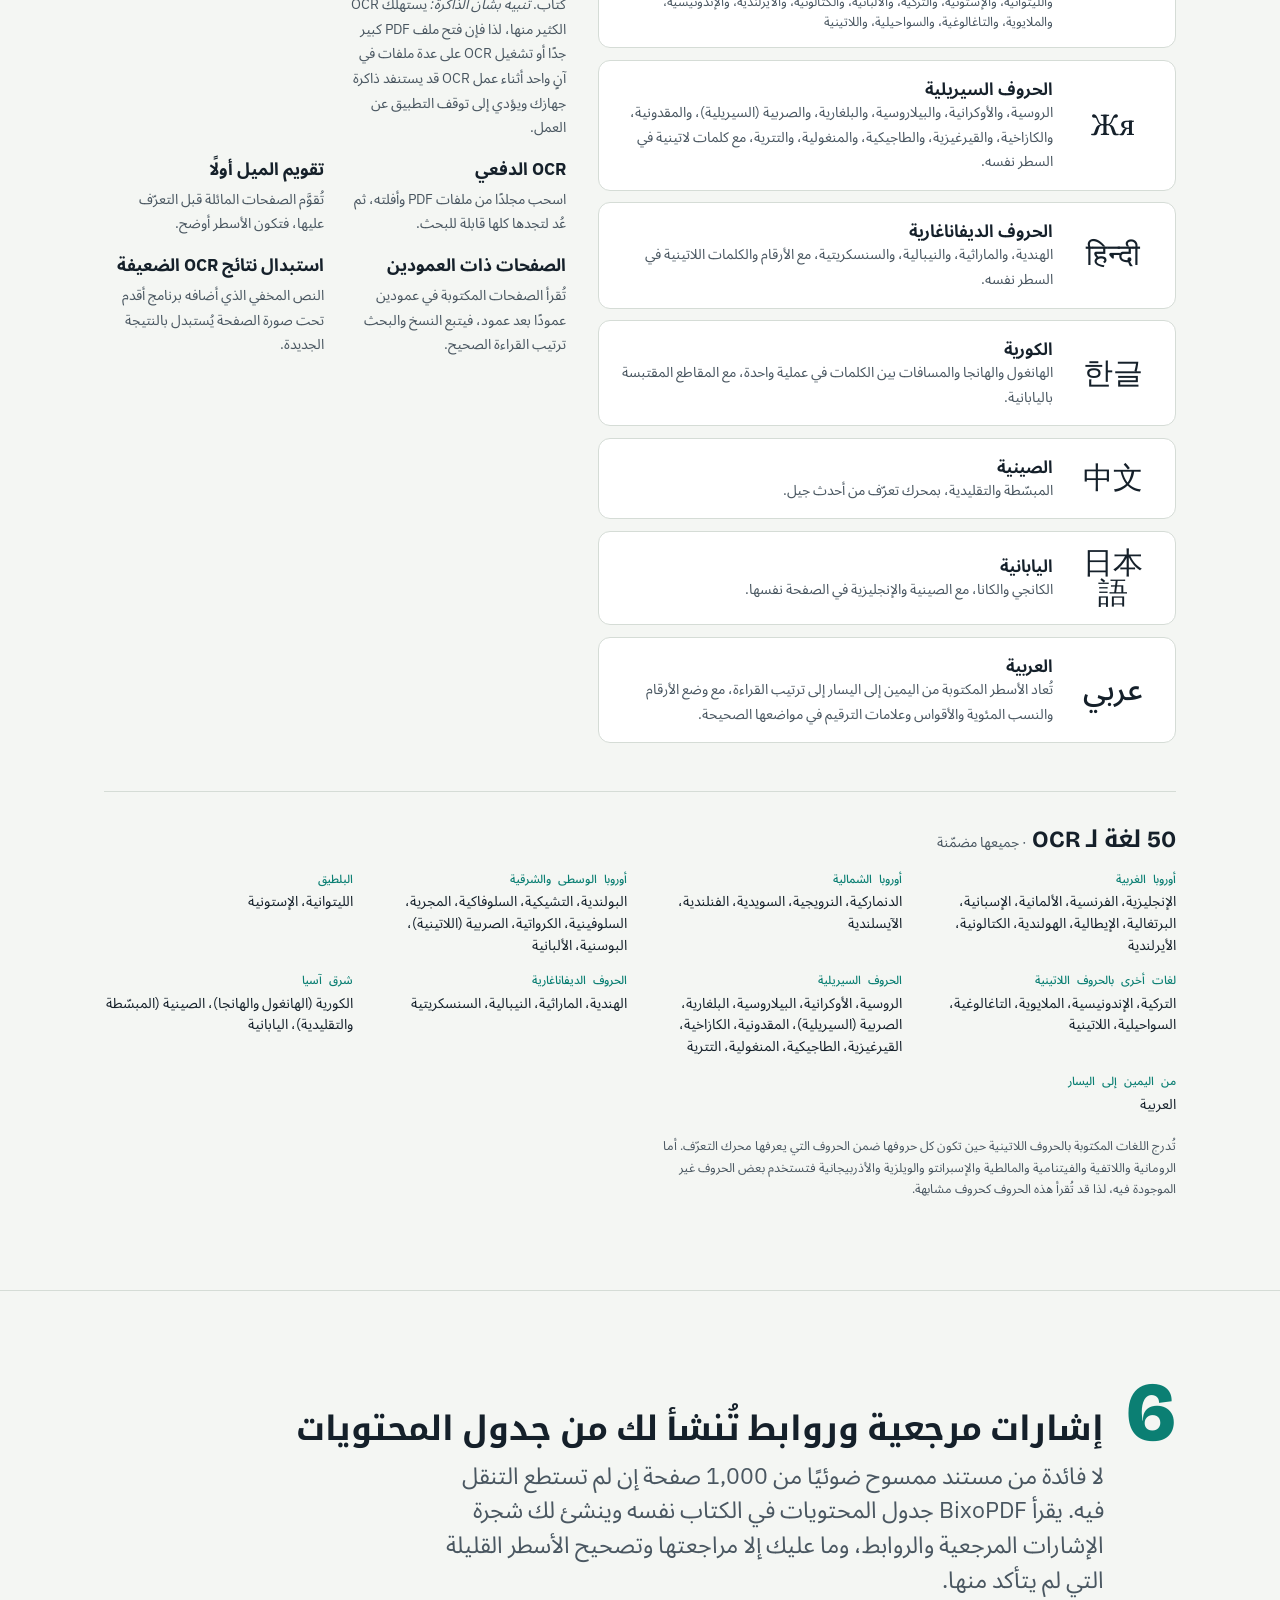
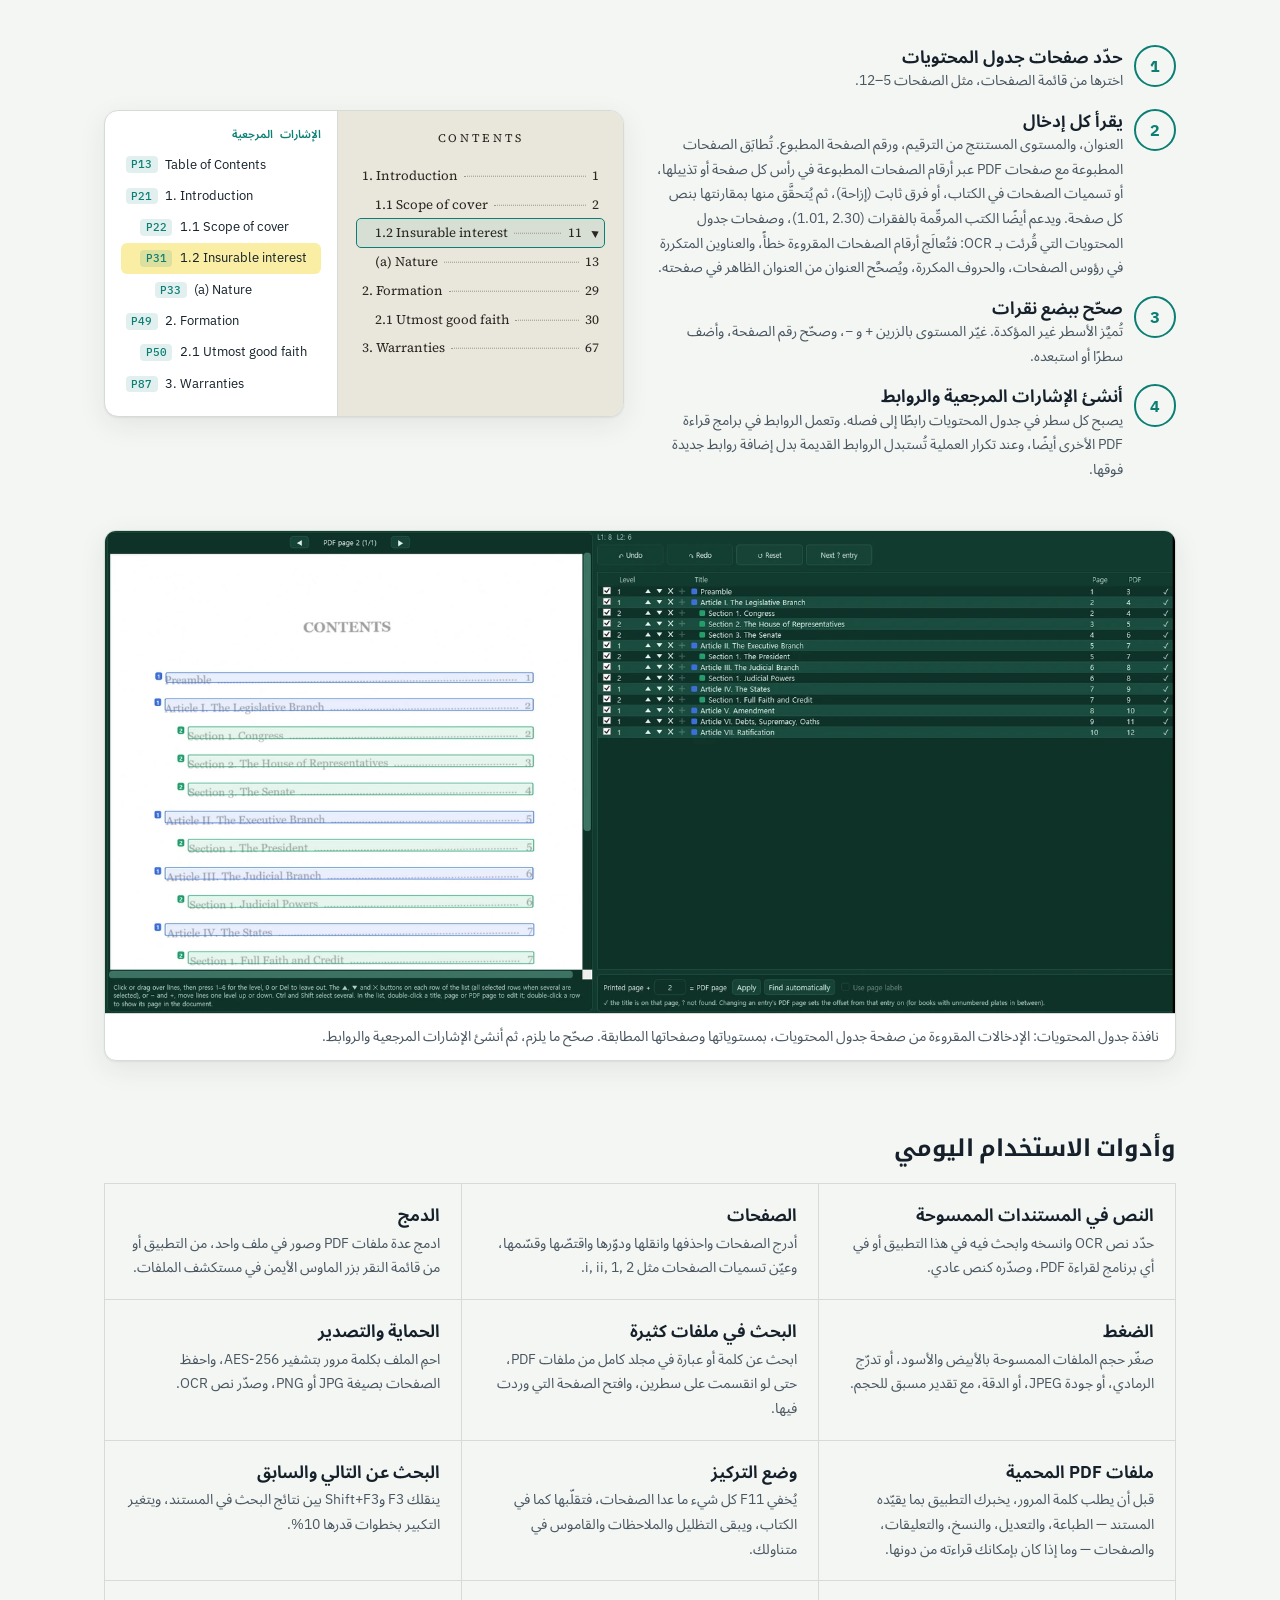
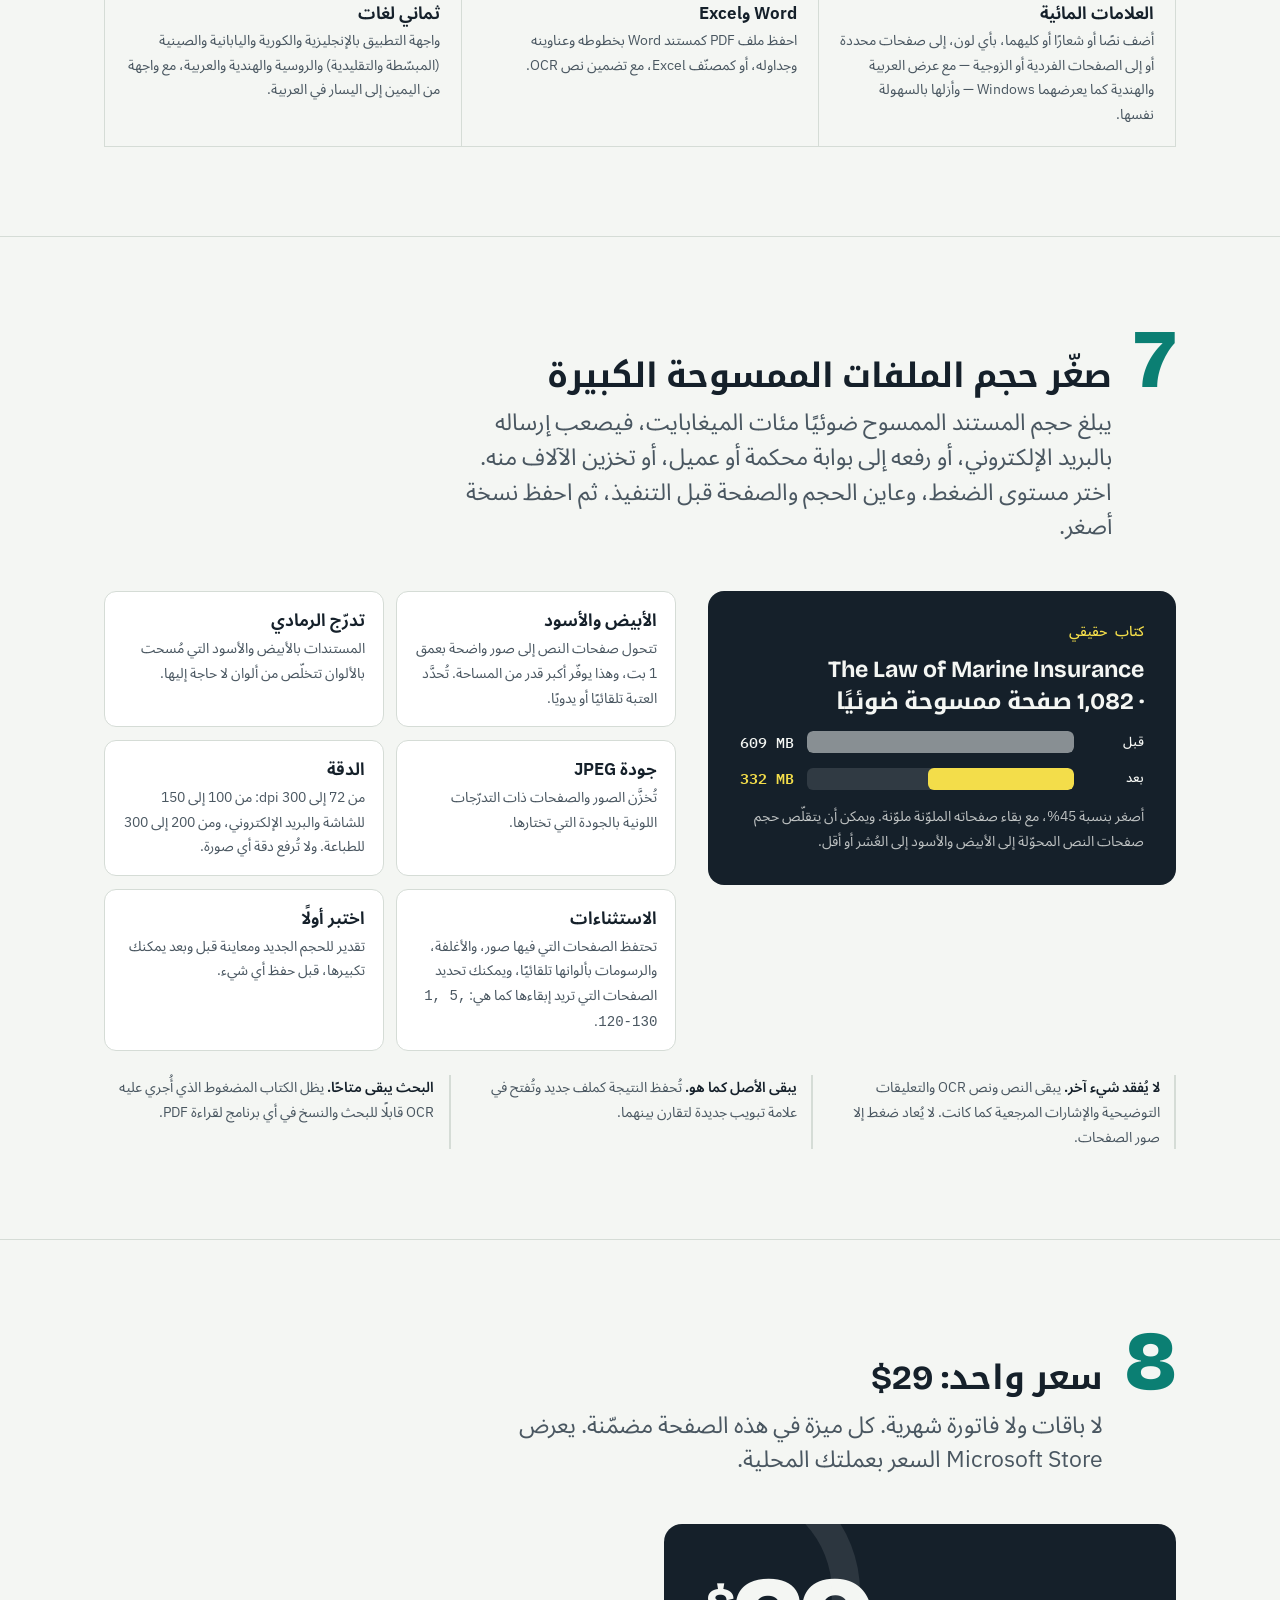
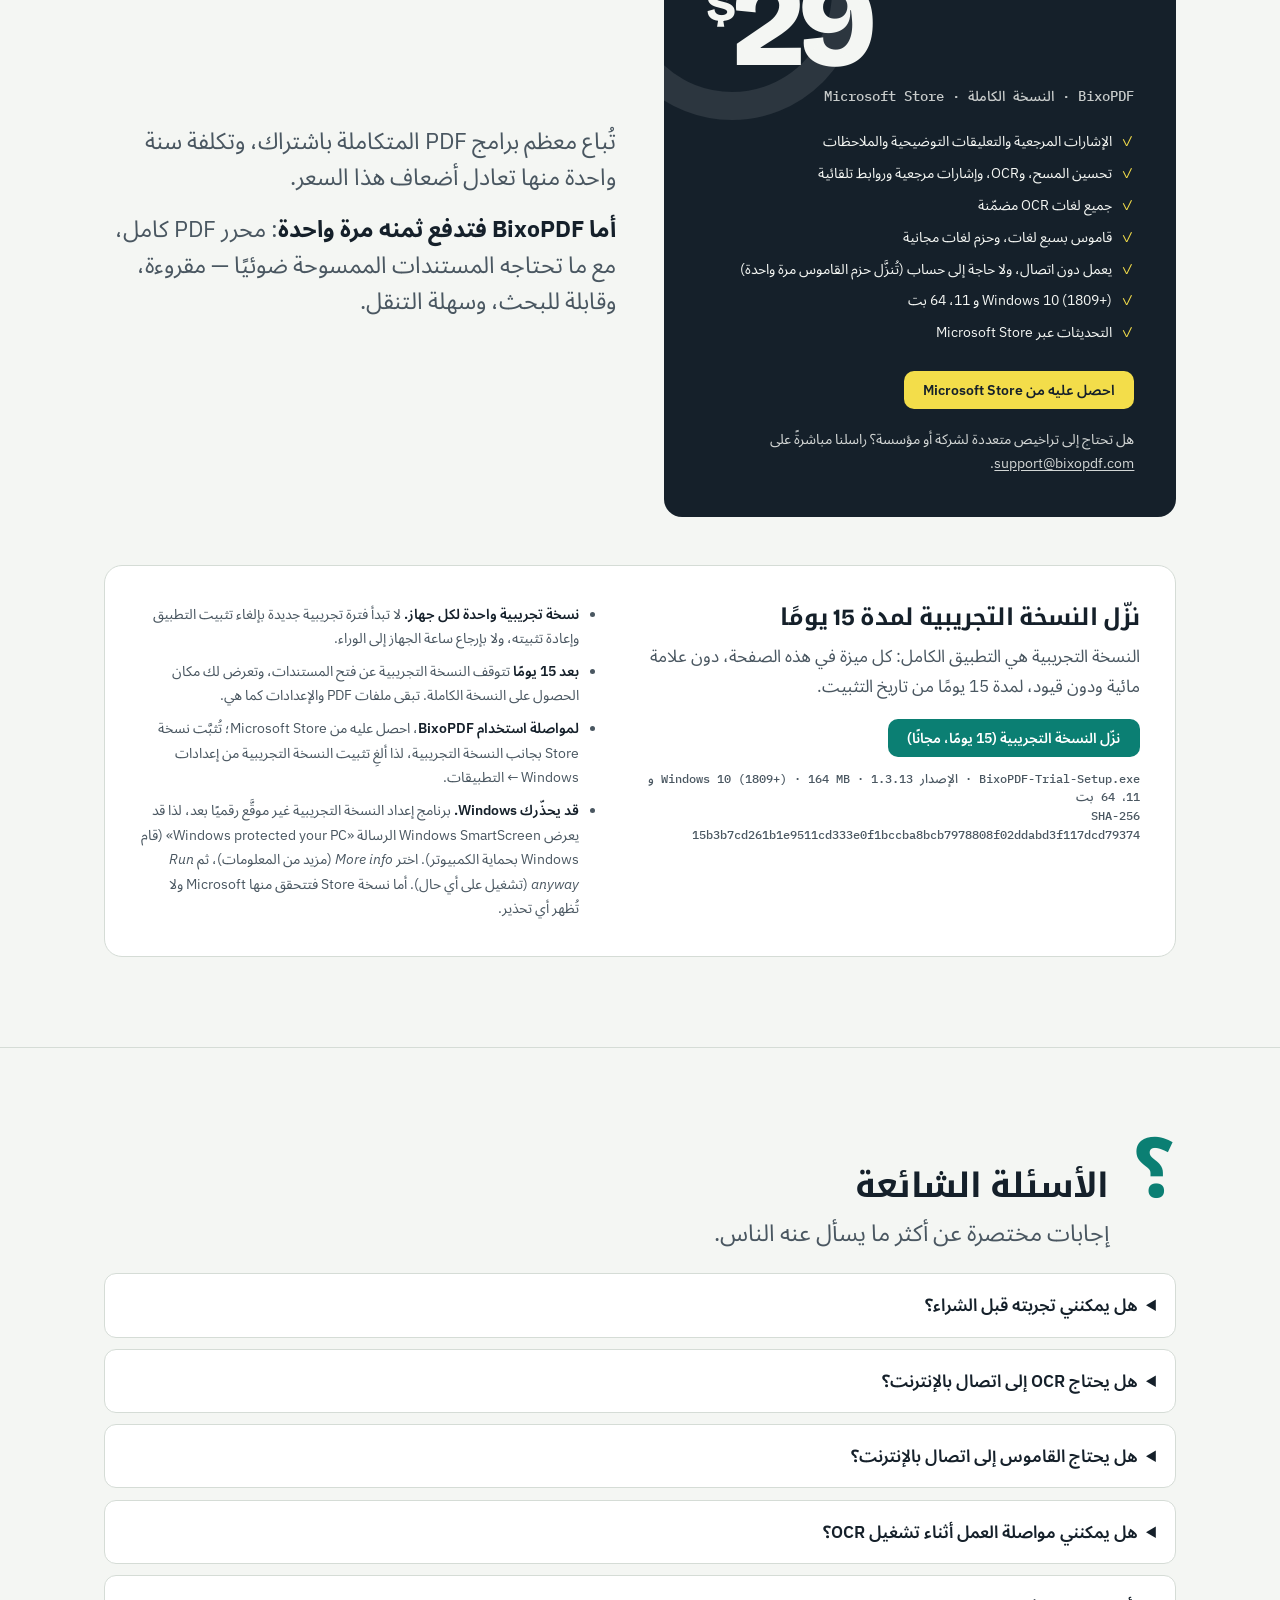
==== commit ddca51d9: "Trial 1.3.13: version and SHA-256 Co-Authored-By: Claude Opus 5.5 <noreply@anthropic.com>" ====
--- a/ar/index.html
+++ b/ar/index.html
@@ -823,7 +823,7 @@
           <h3>نزّل النسخة التجريبية لمدة 15 يومًا</h3>
           <p>النسخة التجريبية هي التطبيق الكامل: كل ميزة في هذه الصفحة، دون علامة مائية ودون قيود، لمدة 15 يومًا من تاريخ التثبيت.</p>
           <a class="btn btn-primary" rel="nofollow" href="/download.html?l=ar&amp;from=trial-section">نزّل النسخة التجريبية (15 يومًا، مجانًا)</a>
-          <p class="file"><bdi dir="ltr">BixoPDF-Trial-Setup.exe</bdi> · الإصدار <bdi dir="ltr">1.3.12</bdi> · <bdi dir="ltr">163 MB</bdi> · <bdi dir="ltr">Windows 10 (1809+)</bdi> و 11، 64 بت<br><bdi dir="ltr">SHA-256 94e78d30e4b2a52856022c2e667c09bd9ce08a18e1a431e67c57c785c6a2f2c1</bdi></p>
+          <p class="file"><bdi dir="ltr">BixoPDF-Trial-Setup.exe</bdi> · الإصدار <bdi dir="ltr">1.3.13</bdi> · <bdi dir="ltr">164 MB</bdi> · <bdi dir="ltr">Windows 10 (1809+)</bdi> و 11، 64 بت<br><bdi dir="ltr">SHA-256 15b3b7cd261b1e9511cd333e0f1bccba8bcb7978808f02ddabd3f117dcd79374</bdi></p>
         </div>
         <ul>
           <li><b>نسخة تجريبية واحدة لكل جهاز.</b> لا تبدأ فترة تجريبية جديدة بإلغاء تثبيت التطبيق وإعادة تثبيته، ولا بإرجاع ساعة الجهاز إلى الوراء.</li>
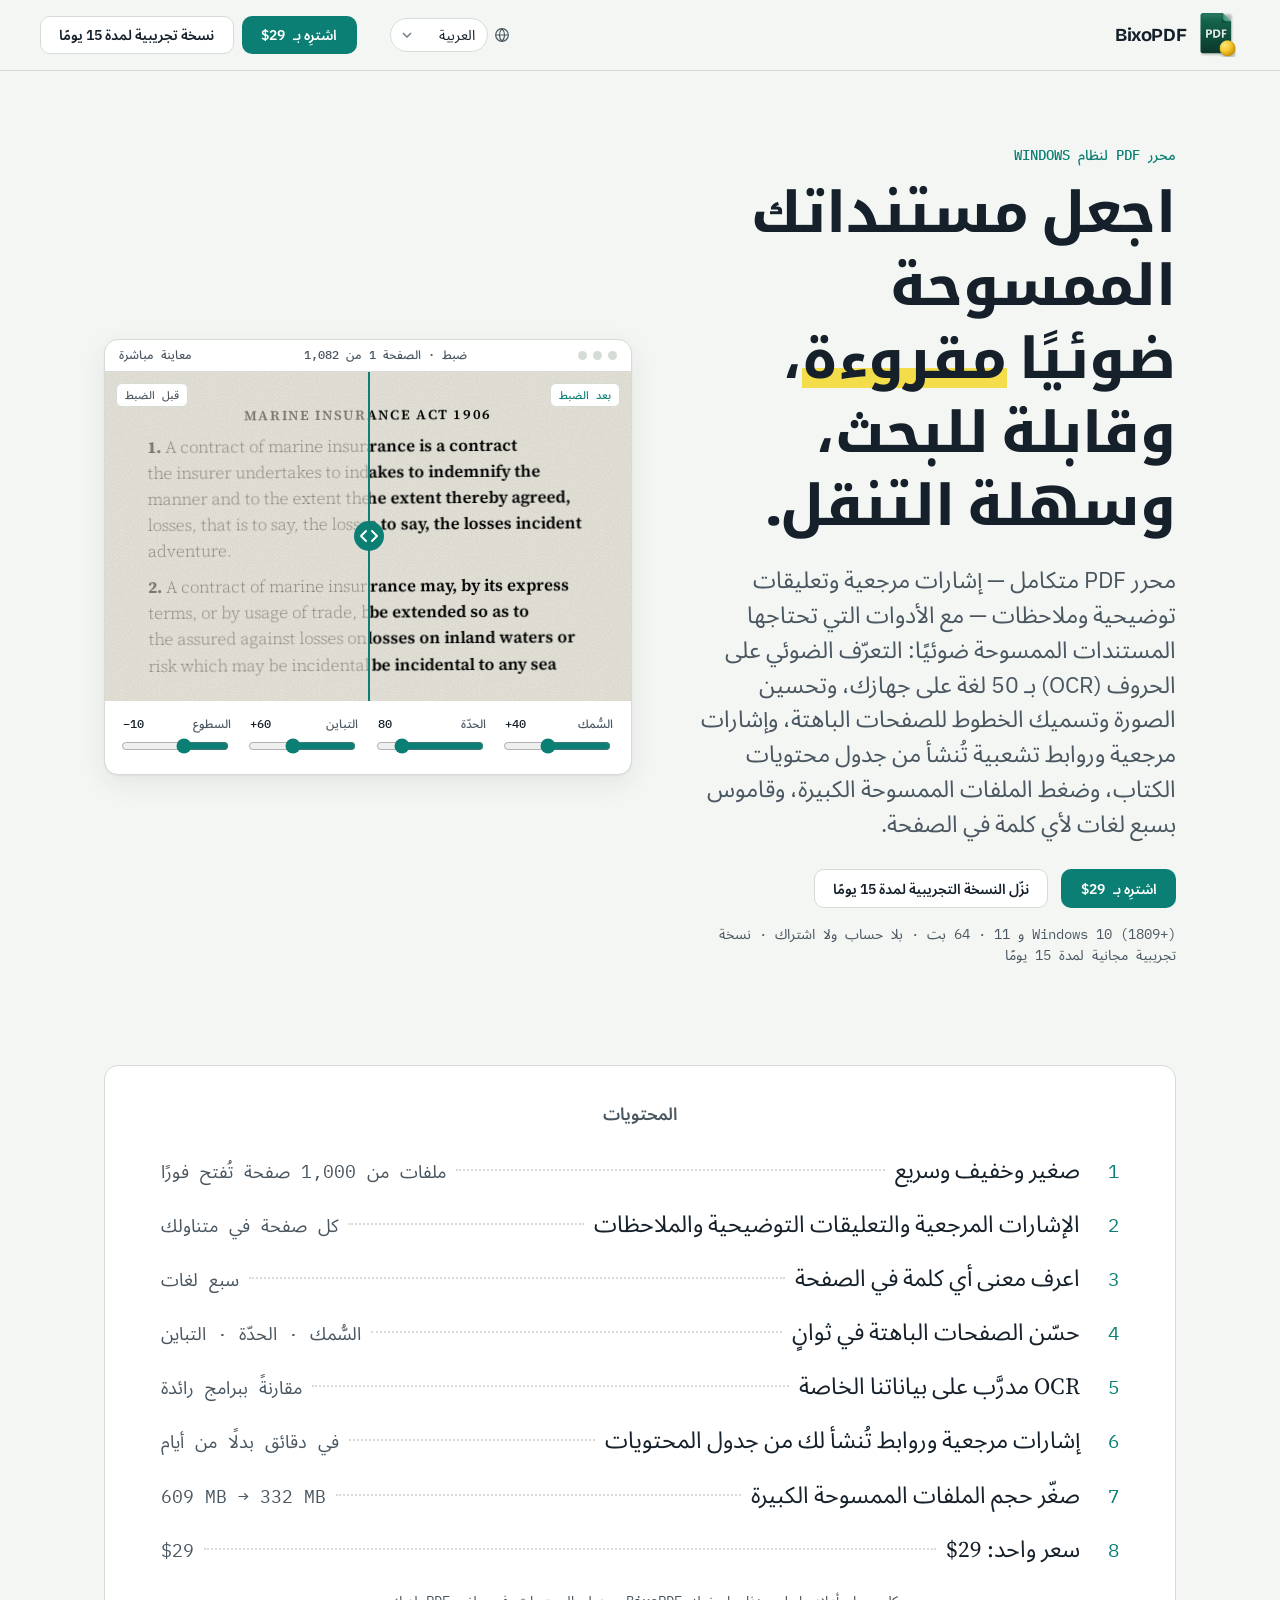
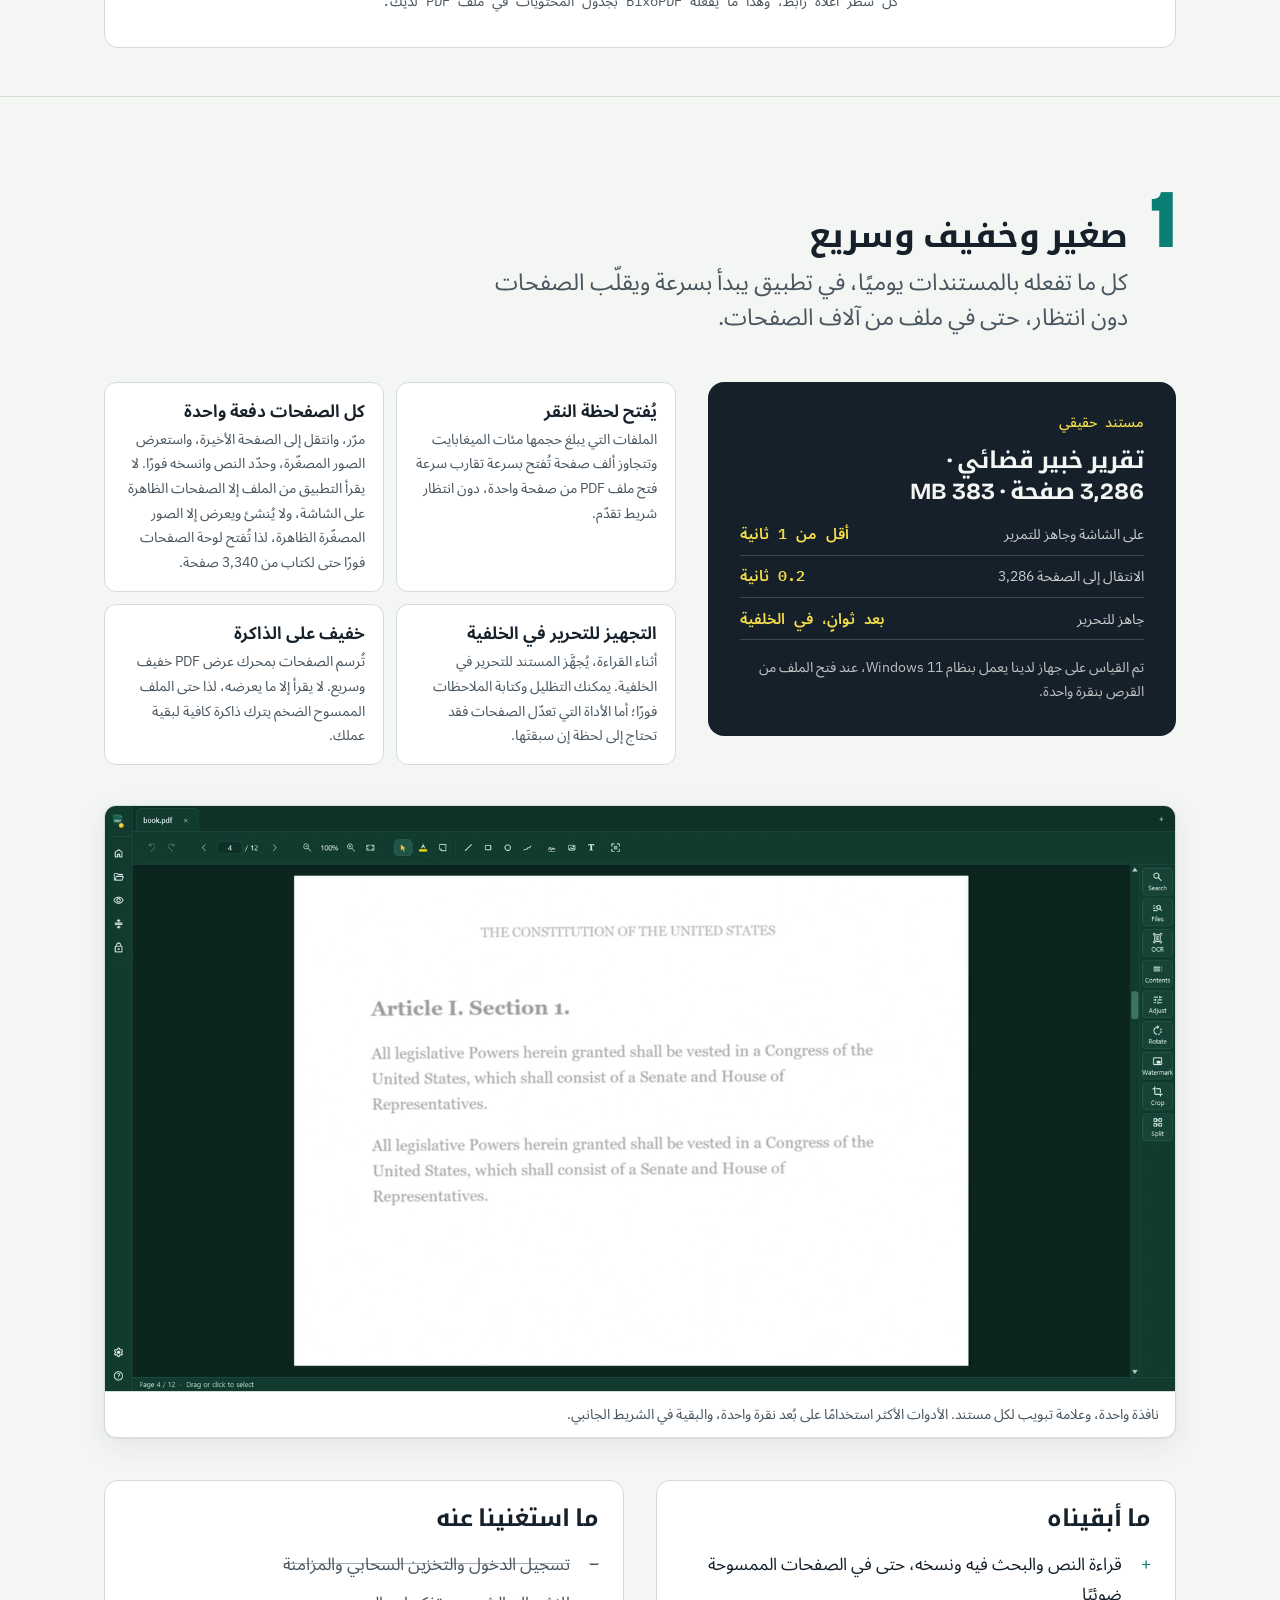
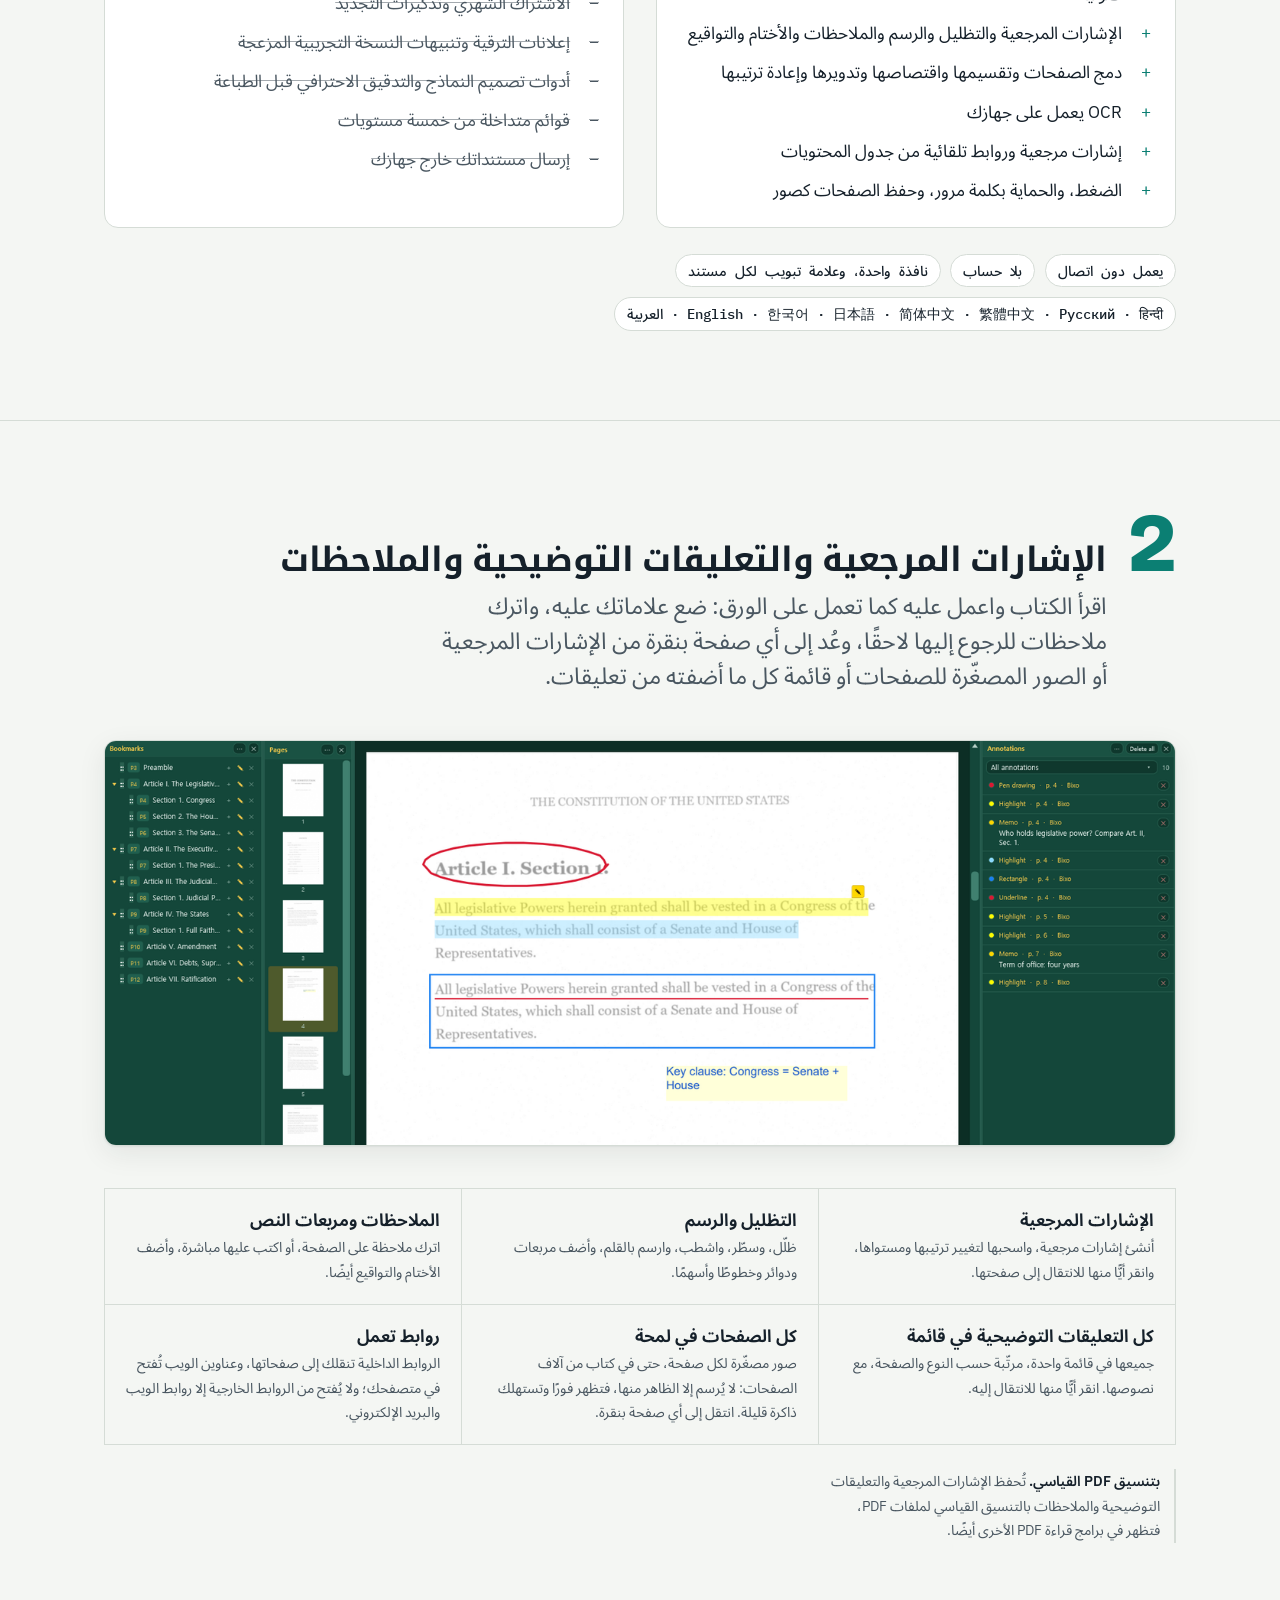
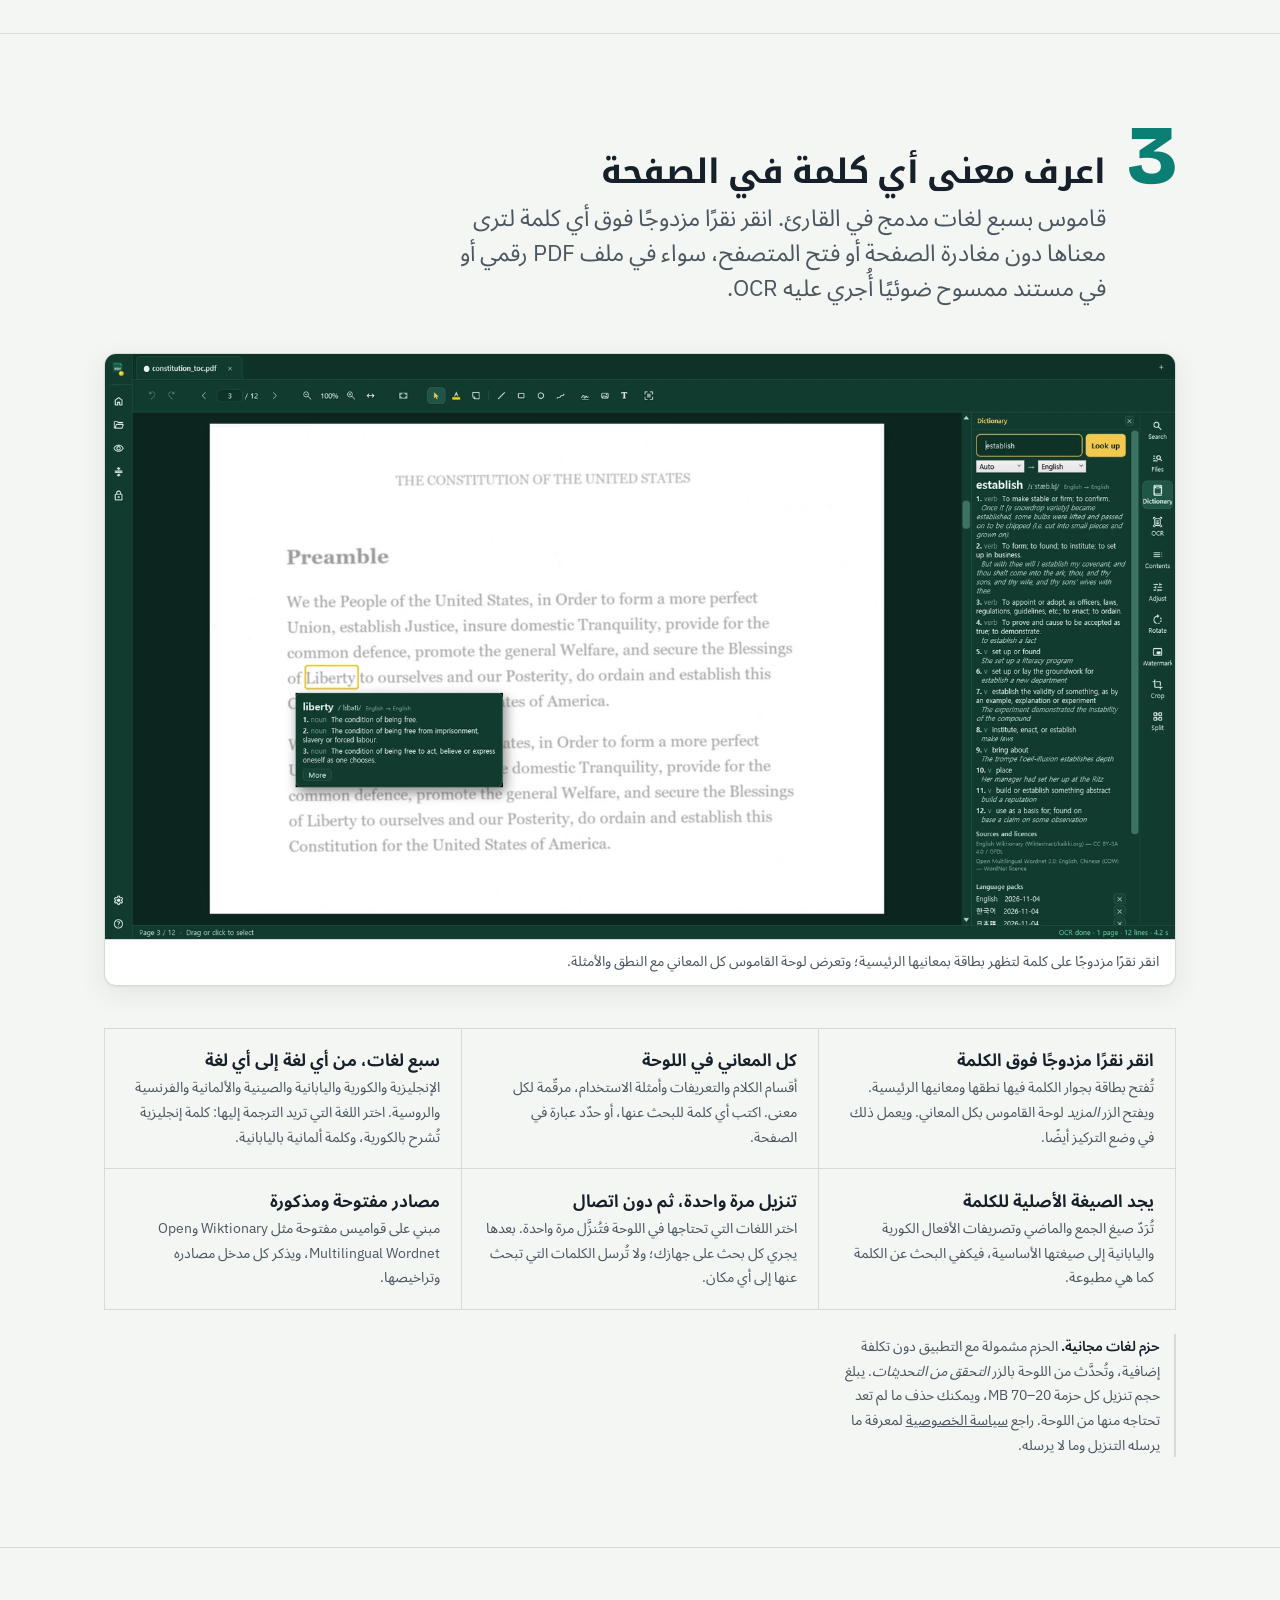
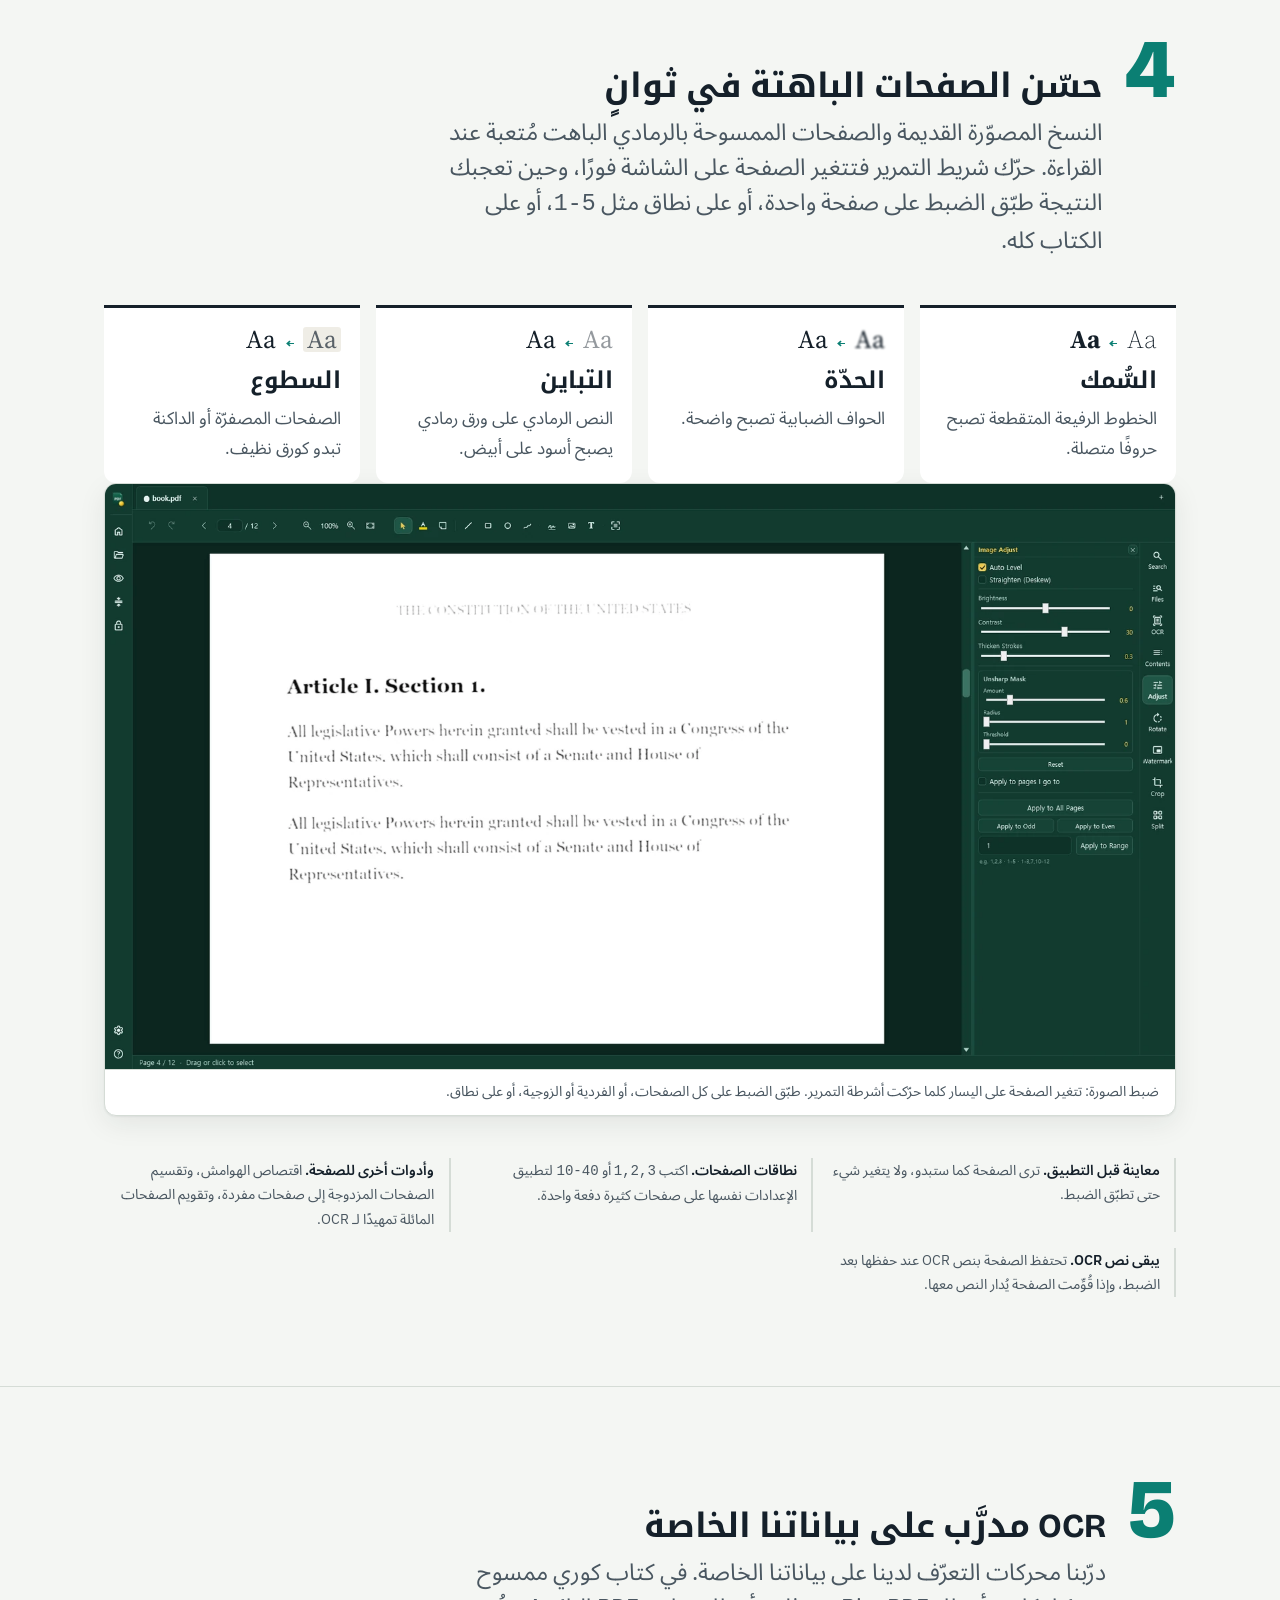
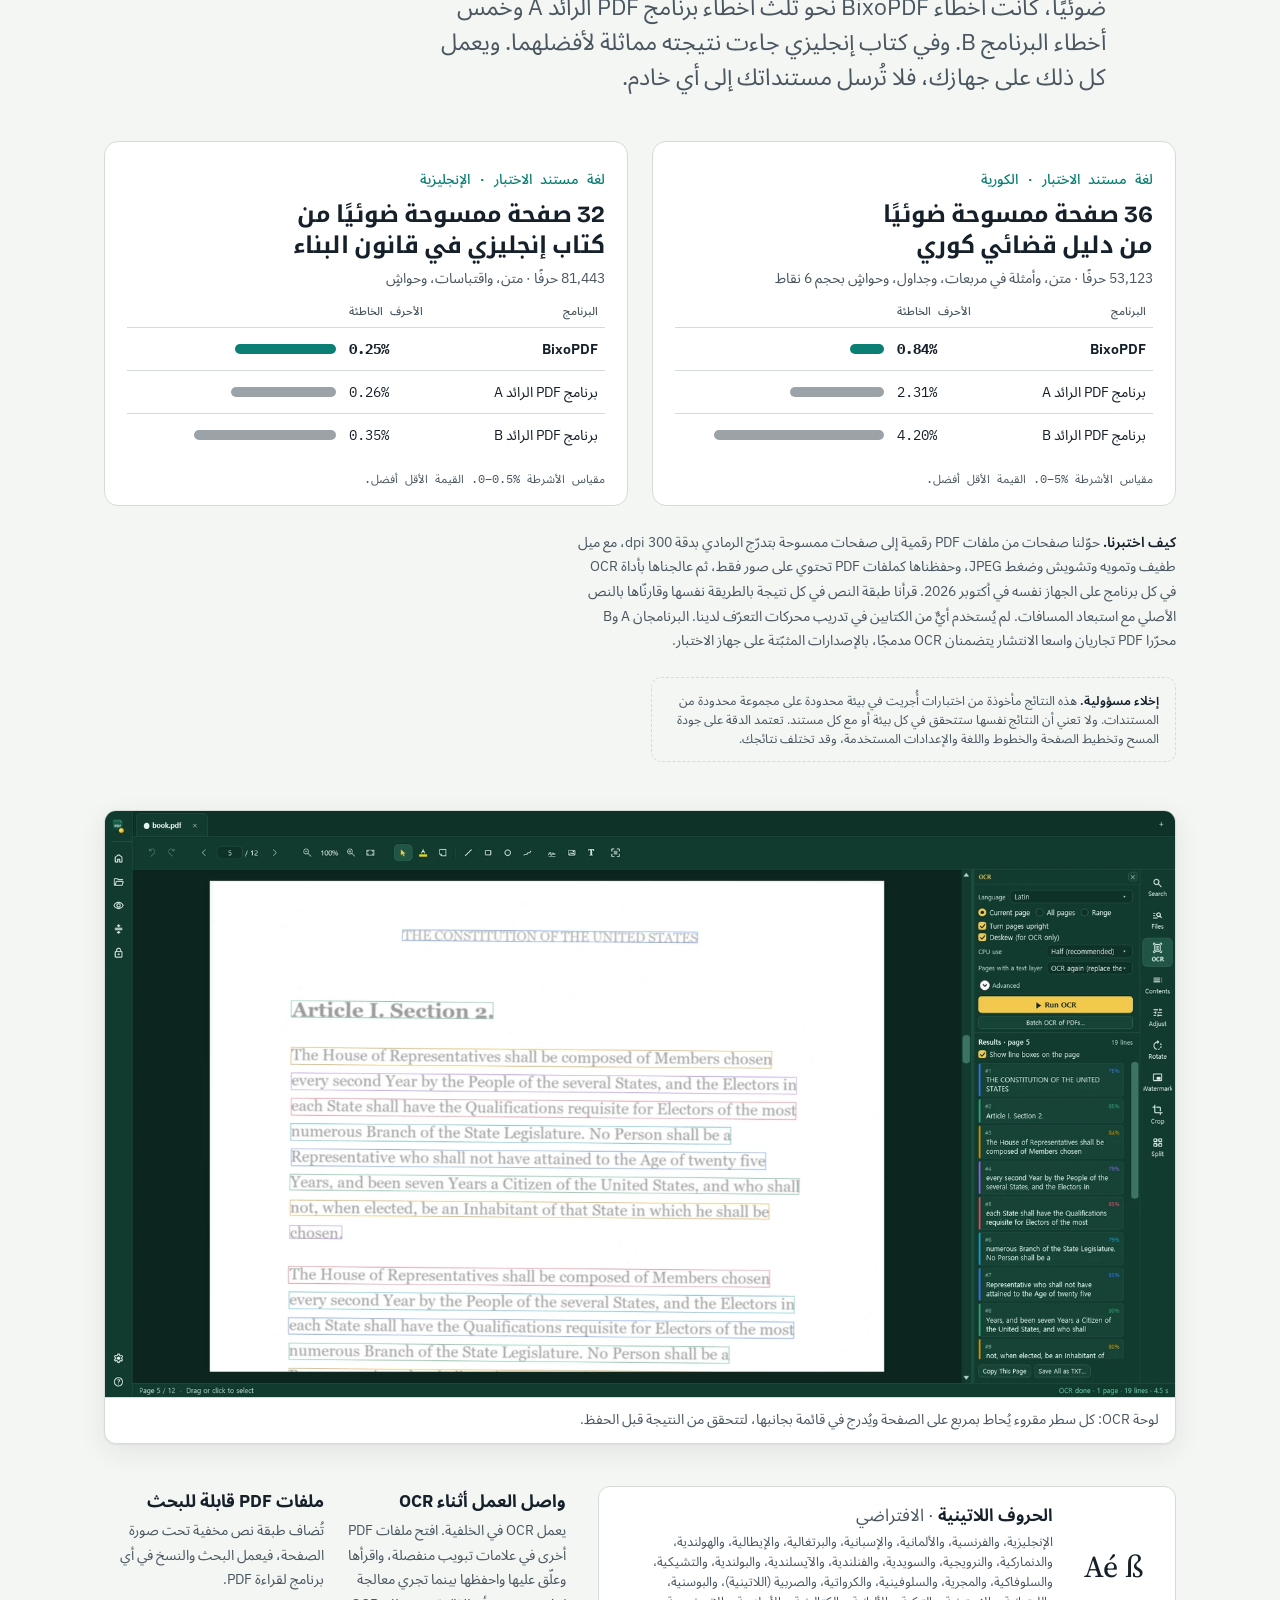
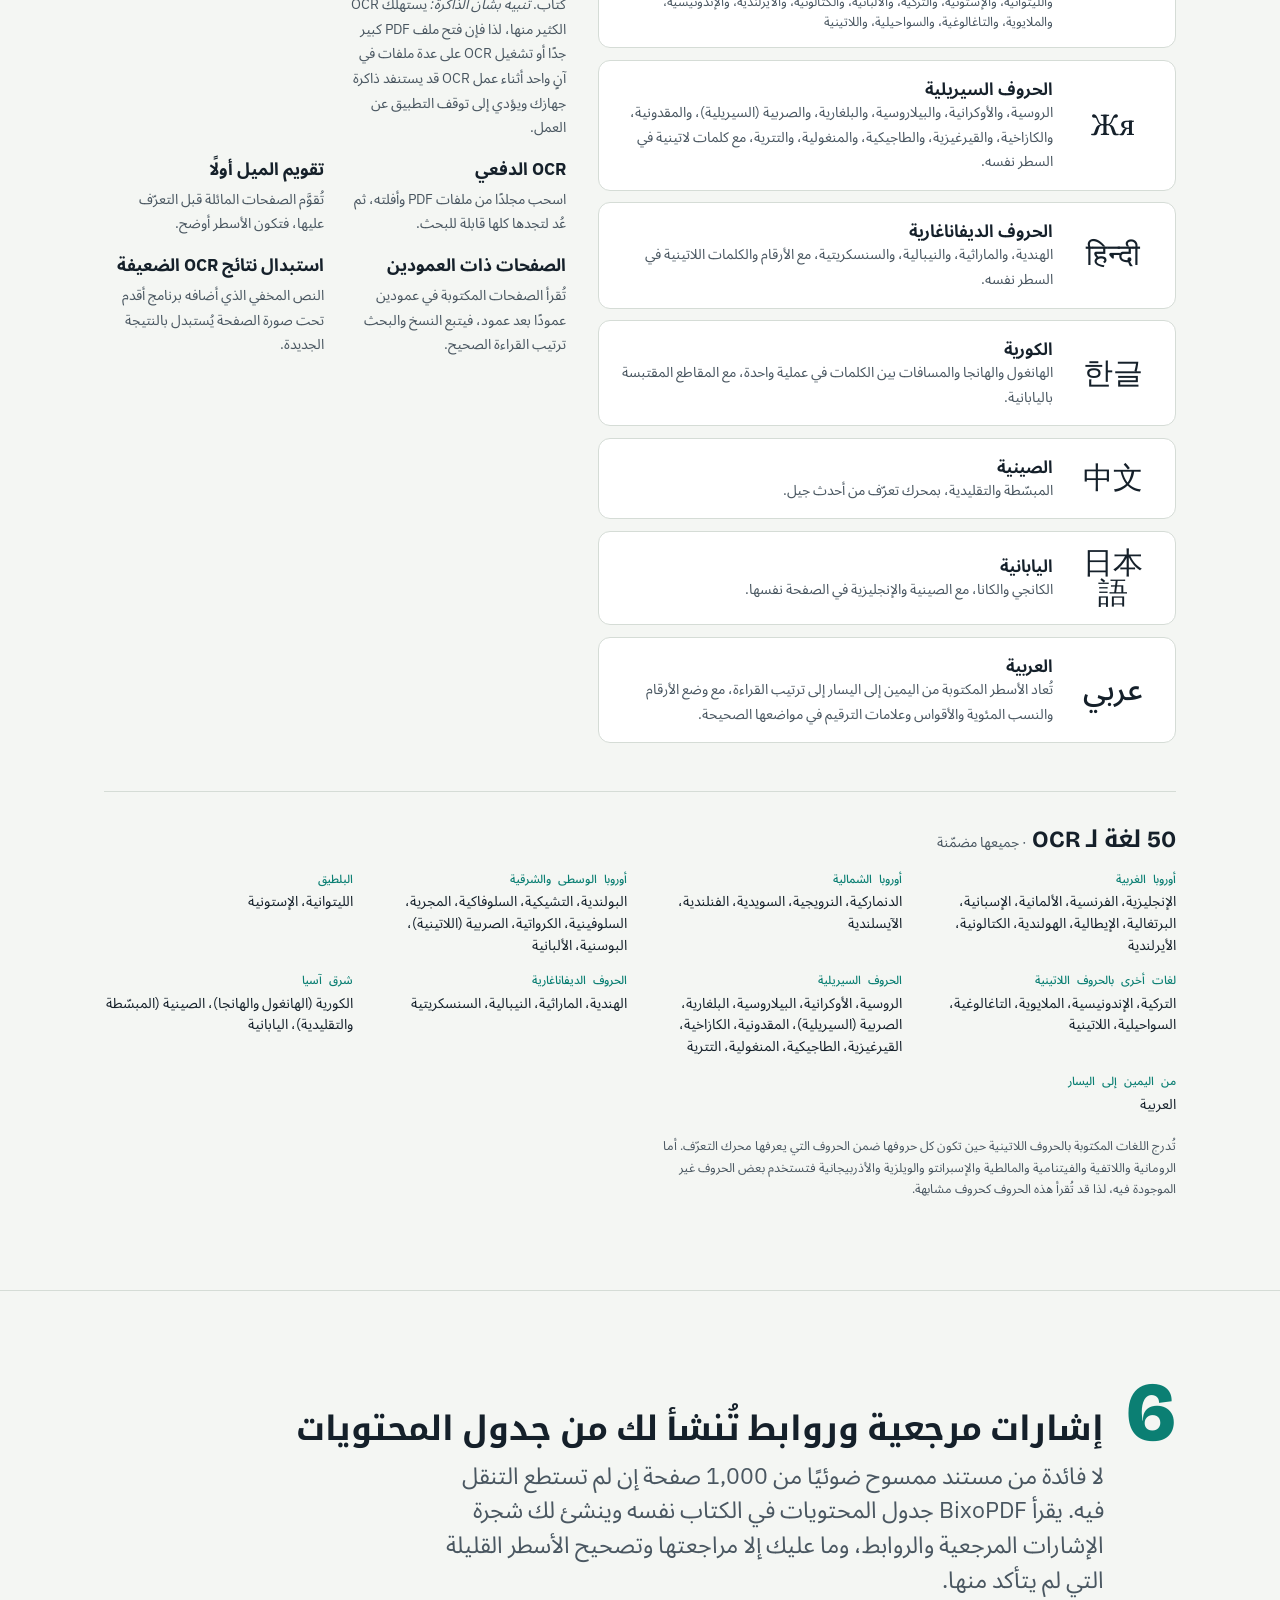
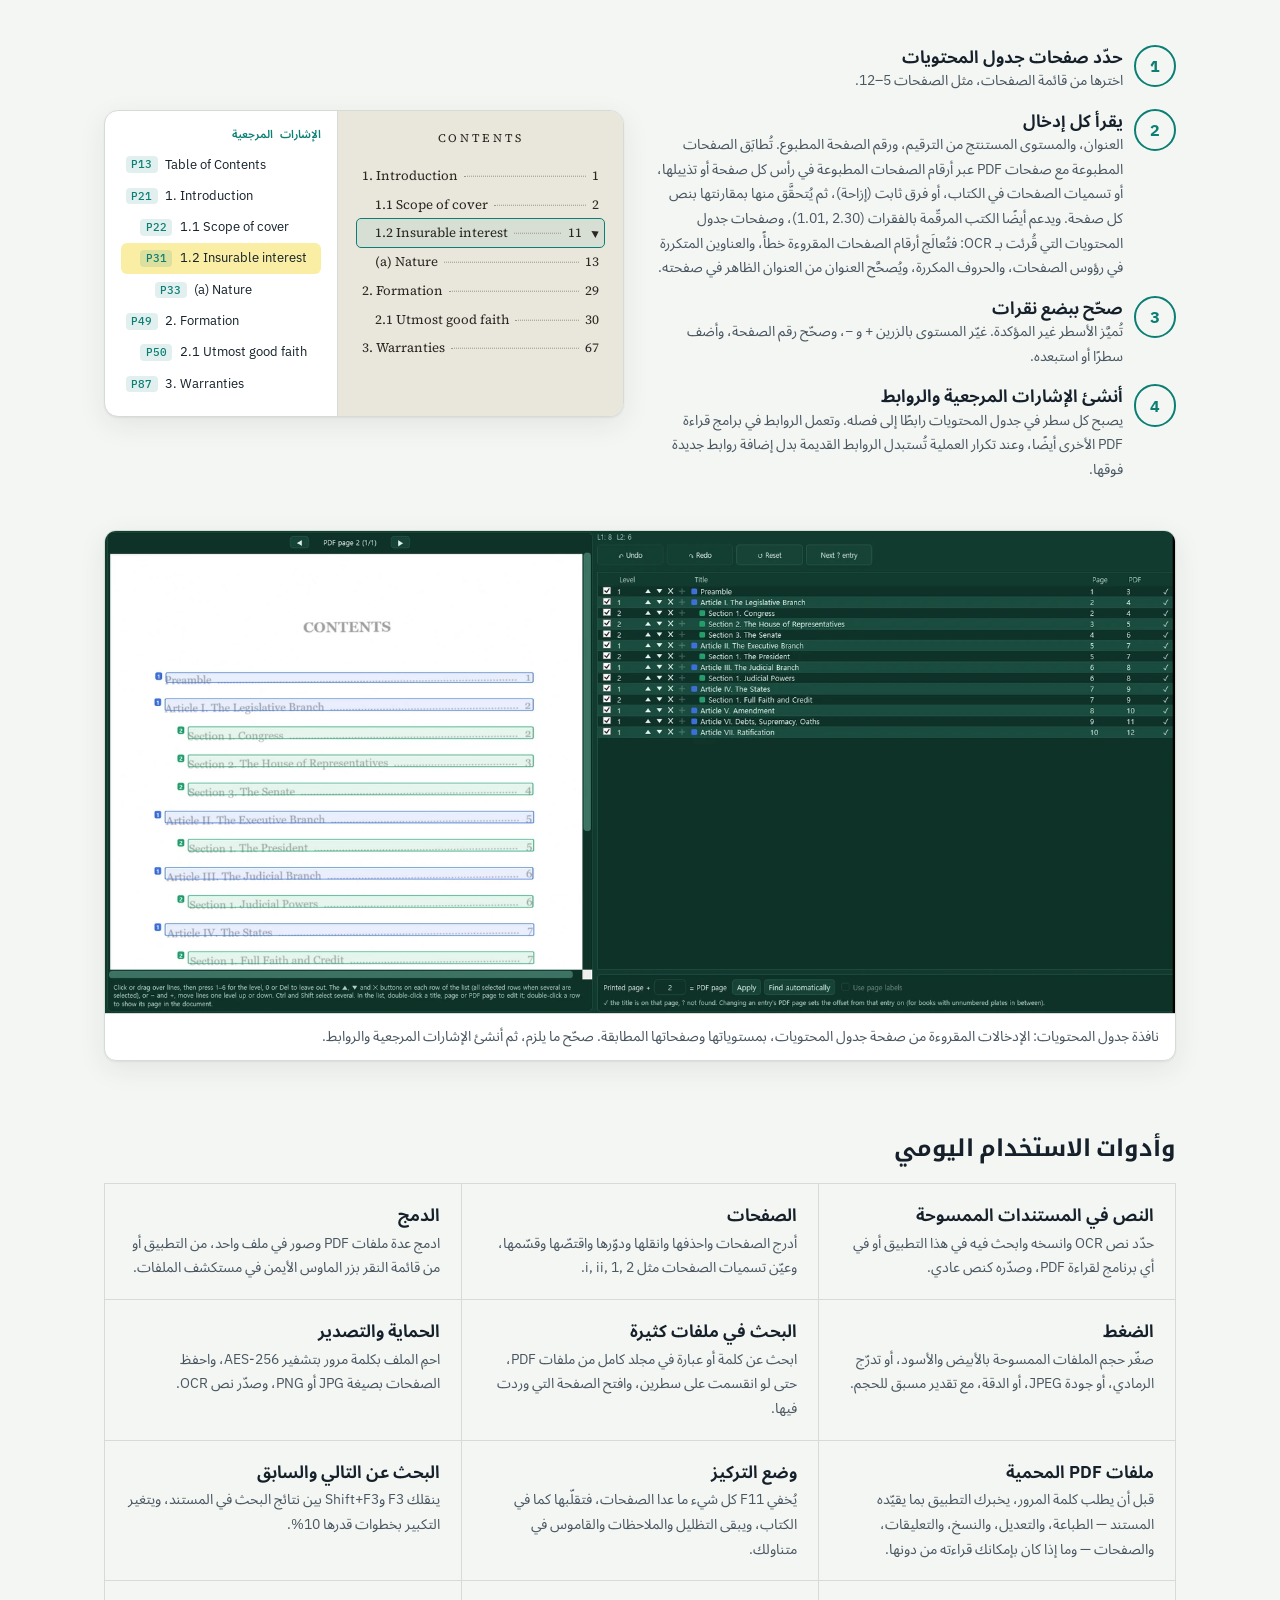
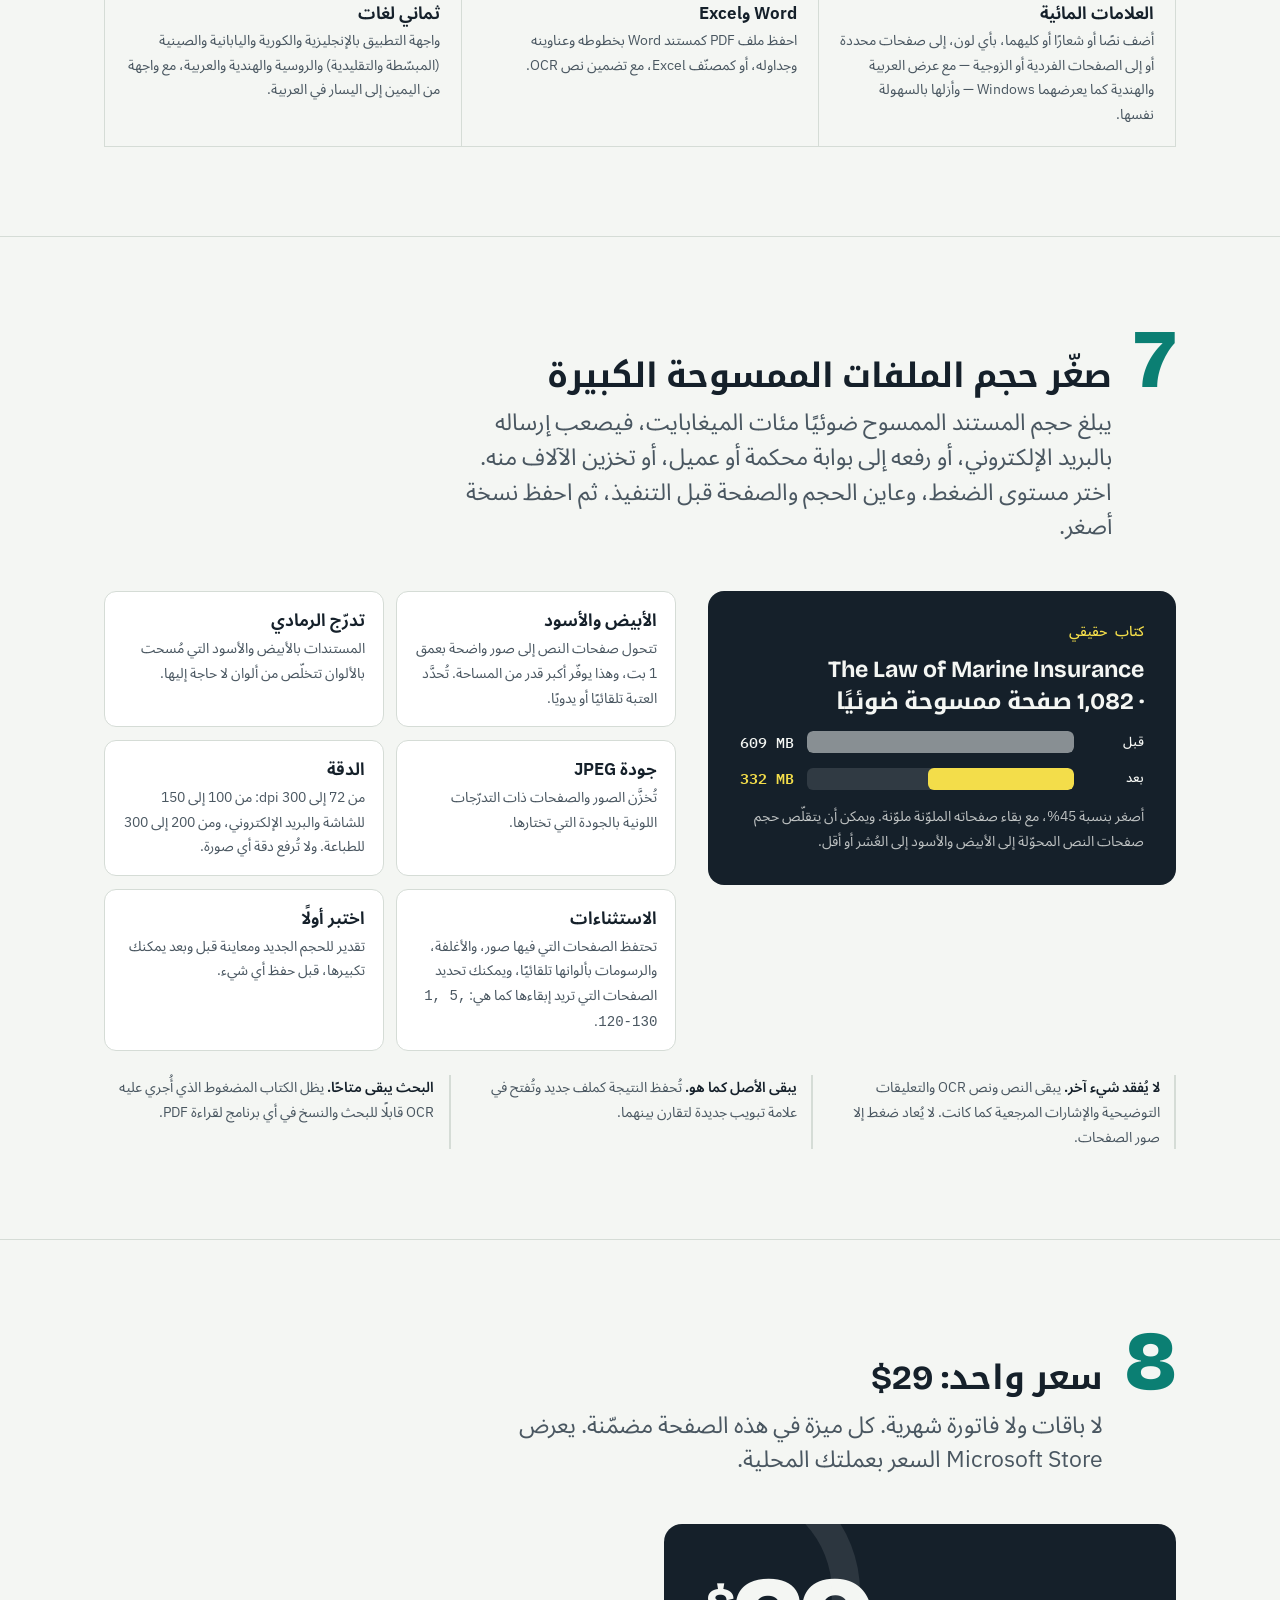
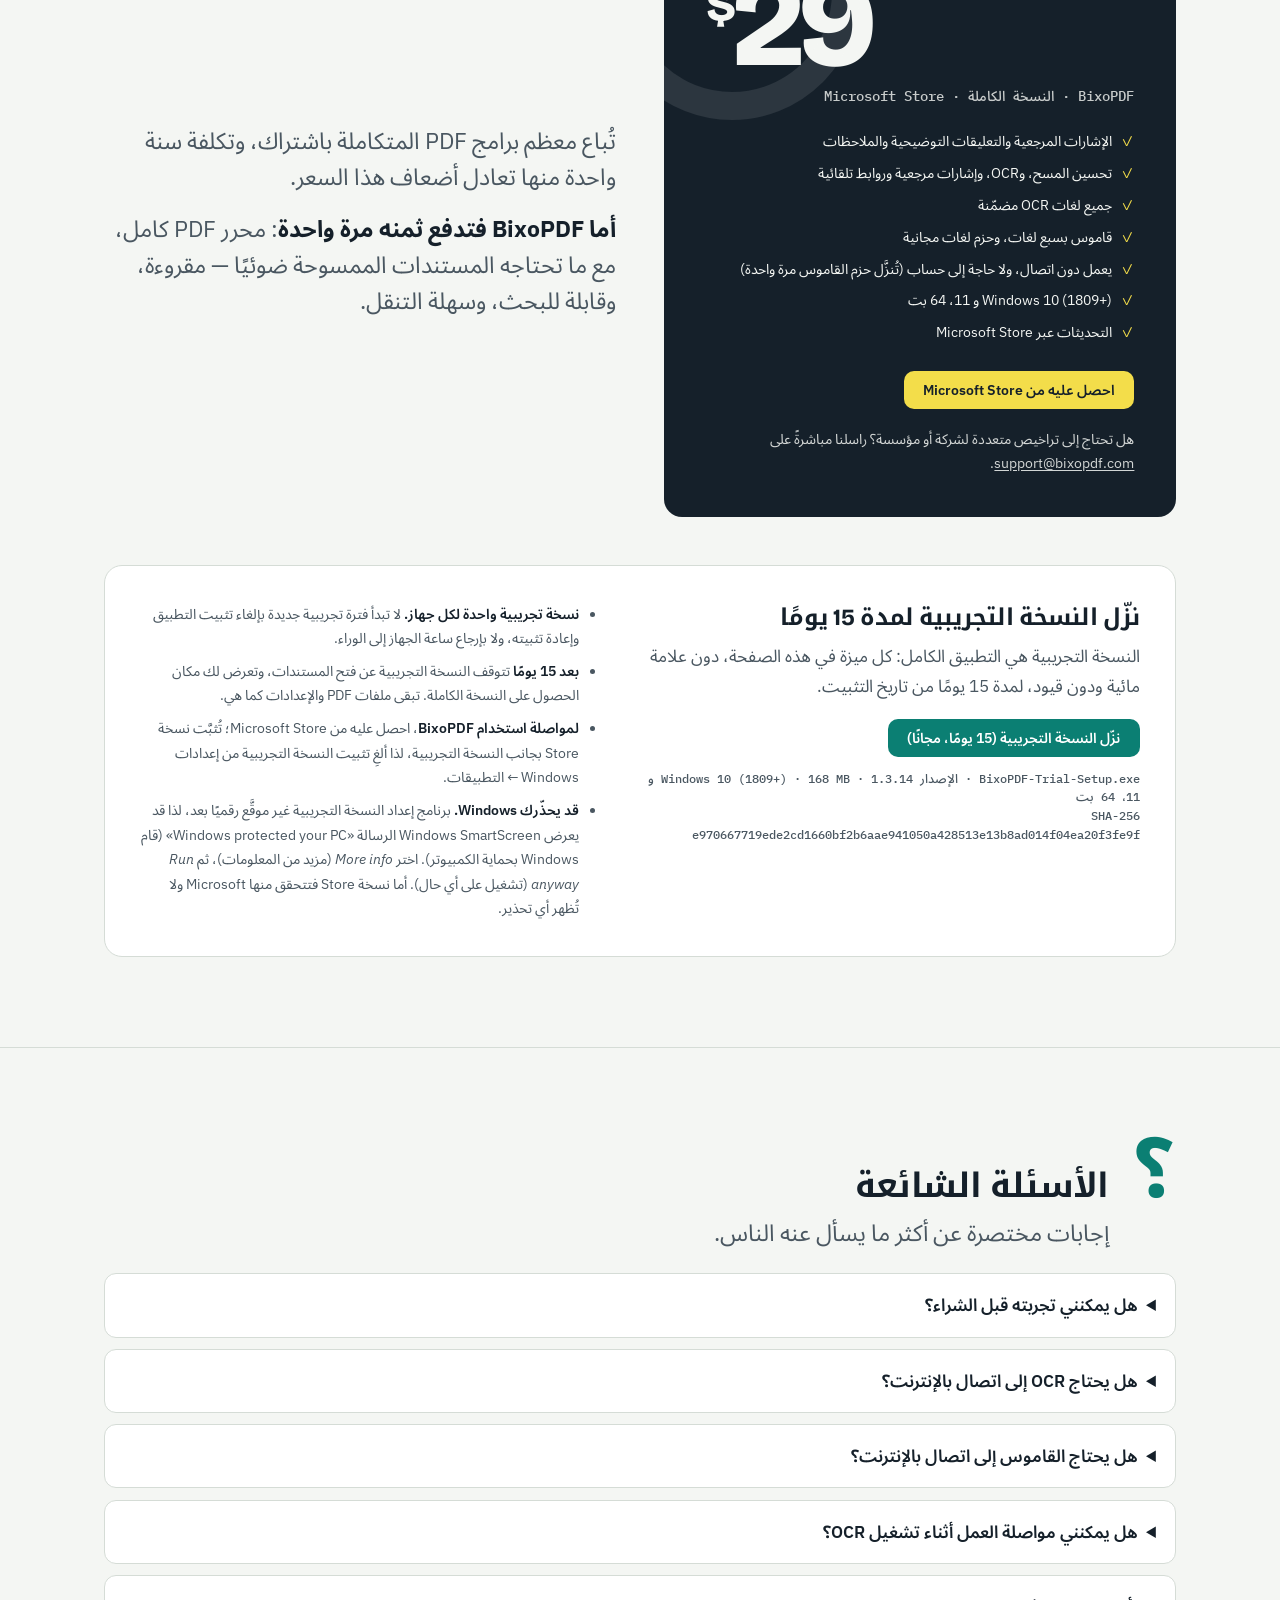
==== commit a010db0c: "Trial 1.3.14 Co-Authored-By: Claude Opus 5.5 <noreply@anthropic.com>" ====
--- a/ar/index.html
+++ b/ar/index.html
@@ -823,7 +823,7 @@
           <h3>نزّل النسخة التجريبية لمدة 15 يومًا</h3>
           <p>النسخة التجريبية هي التطبيق الكامل: كل ميزة في هذه الصفحة، دون علامة مائية ودون قيود، لمدة 15 يومًا من تاريخ التثبيت.</p>
           <a class="btn btn-primary" rel="nofollow" href="/download.html?l=ar&amp;from=trial-section">نزّل النسخة التجريبية (15 يومًا، مجانًا)</a>
-          <p class="file"><bdi dir="ltr">BixoPDF-Trial-Setup.exe</bdi> · الإصدار <bdi dir="ltr">1.3.13</bdi> · <bdi dir="ltr">164 MB</bdi> · <bdi dir="ltr">Windows 10 (1809+)</bdi> و 11، 64 بت<br><bdi dir="ltr">SHA-256 15b3b7cd261b1e9511cd333e0f1bccba8bcb7978808f02ddabd3f117dcd79374</bdi></p>
+          <p class="file"><bdi dir="ltr">BixoPDF-Trial-Setup.exe</bdi> · الإصدار <bdi dir="ltr">1.3.14</bdi> · <bdi dir="ltr">168 MB</bdi> · <bdi dir="ltr">Windows 10 (1809+)</bdi> و 11، 64 بت<br><bdi dir="ltr">SHA-256 e970667719ede2cd1660bf2b6aae941050a428513e13b8ad014f04ea20f3fe9f</bdi></p>
         </div>
         <ul>
           <li><b>نسخة تجريبية واحدة لكل جهاز.</b> لا تبدأ فترة تجريبية جديدة بإلغاء تثبيت التطبيق وإعادة تثبيته، ولا بإرجاع ساعة الجهاز إلى الوراء.</li>
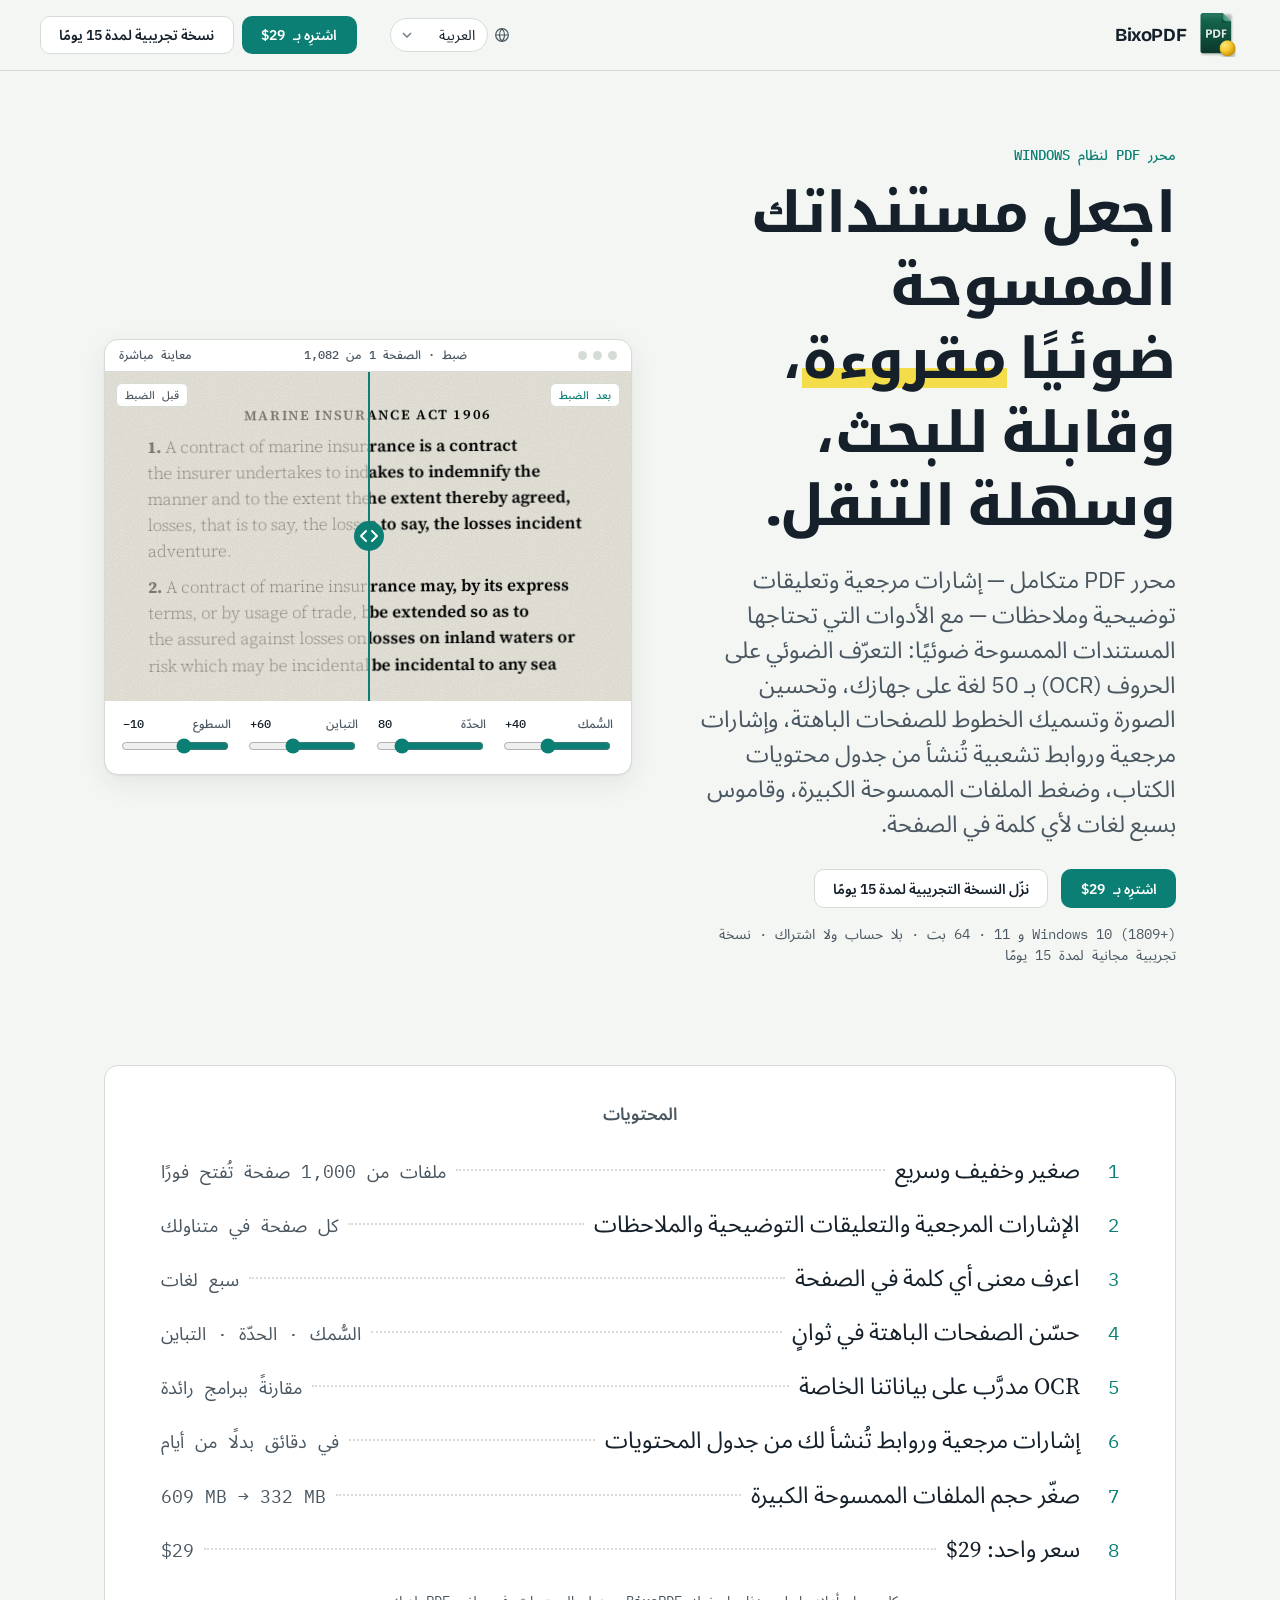
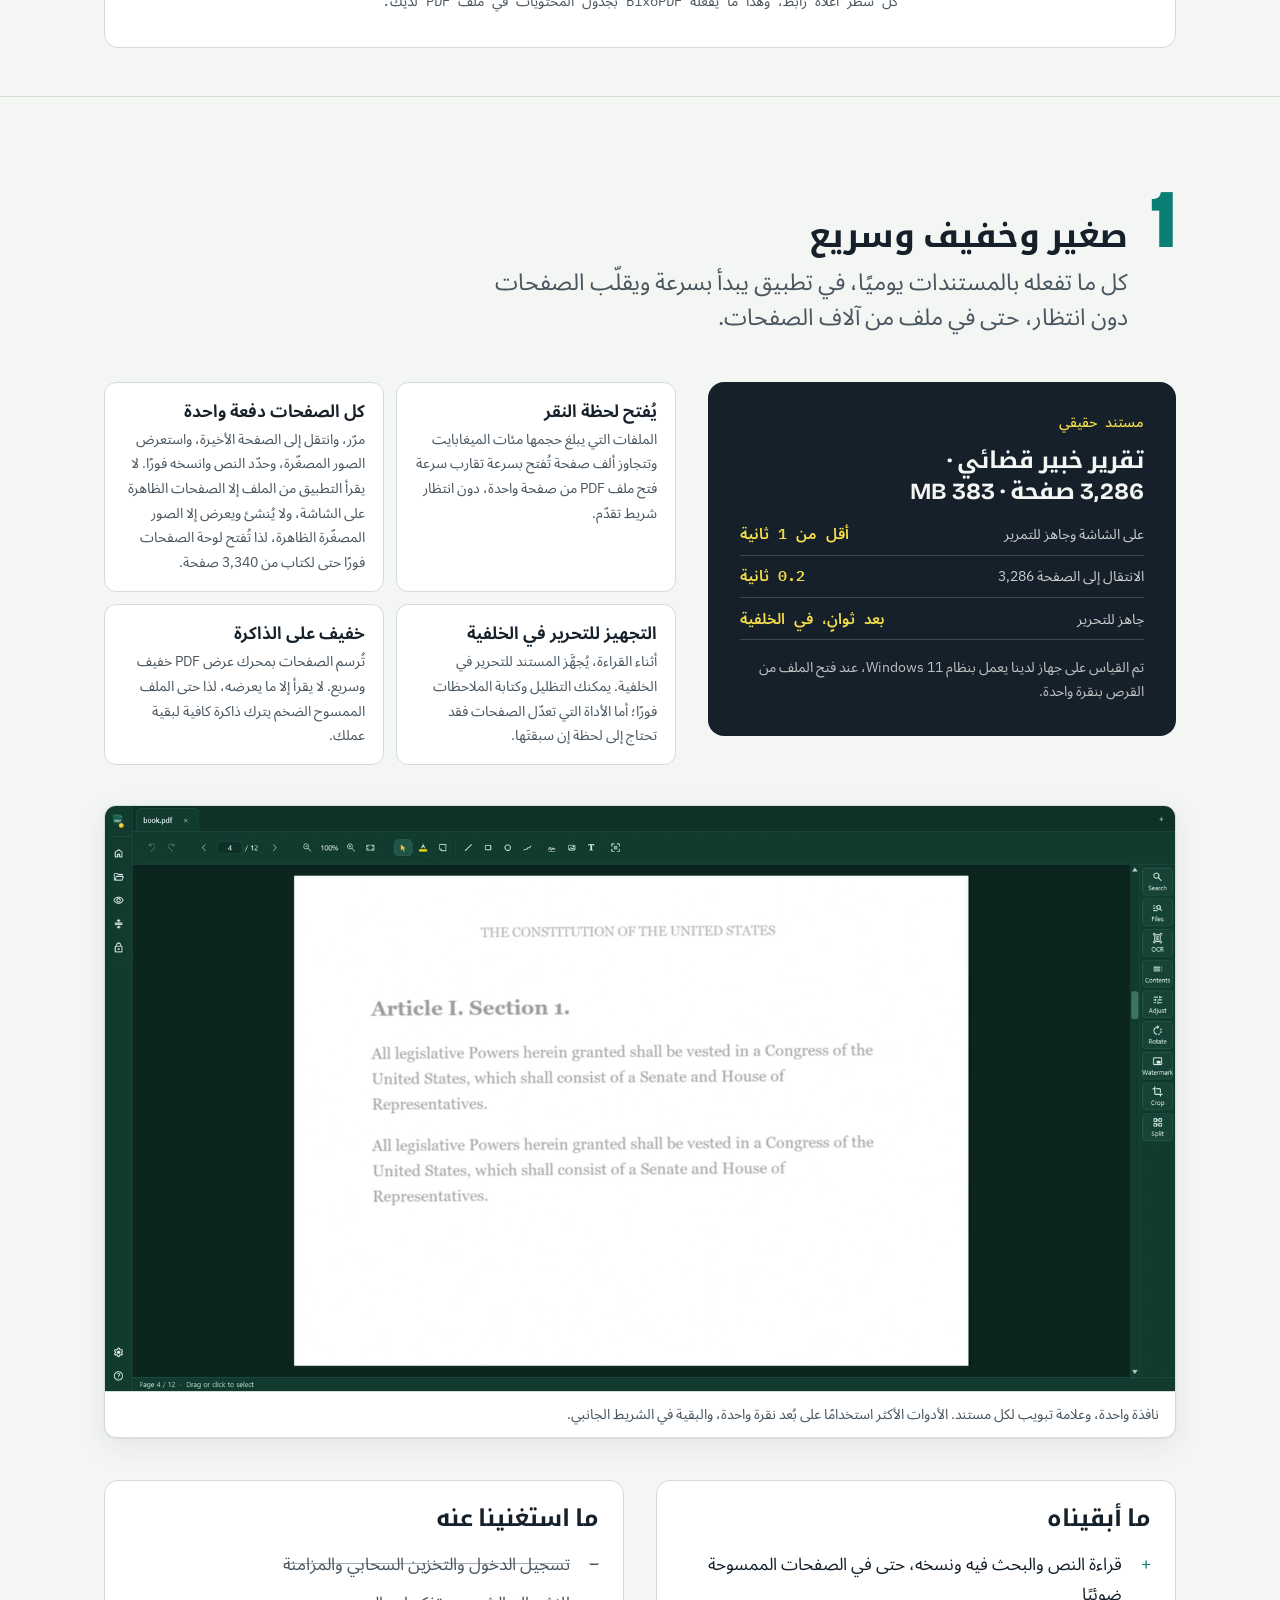
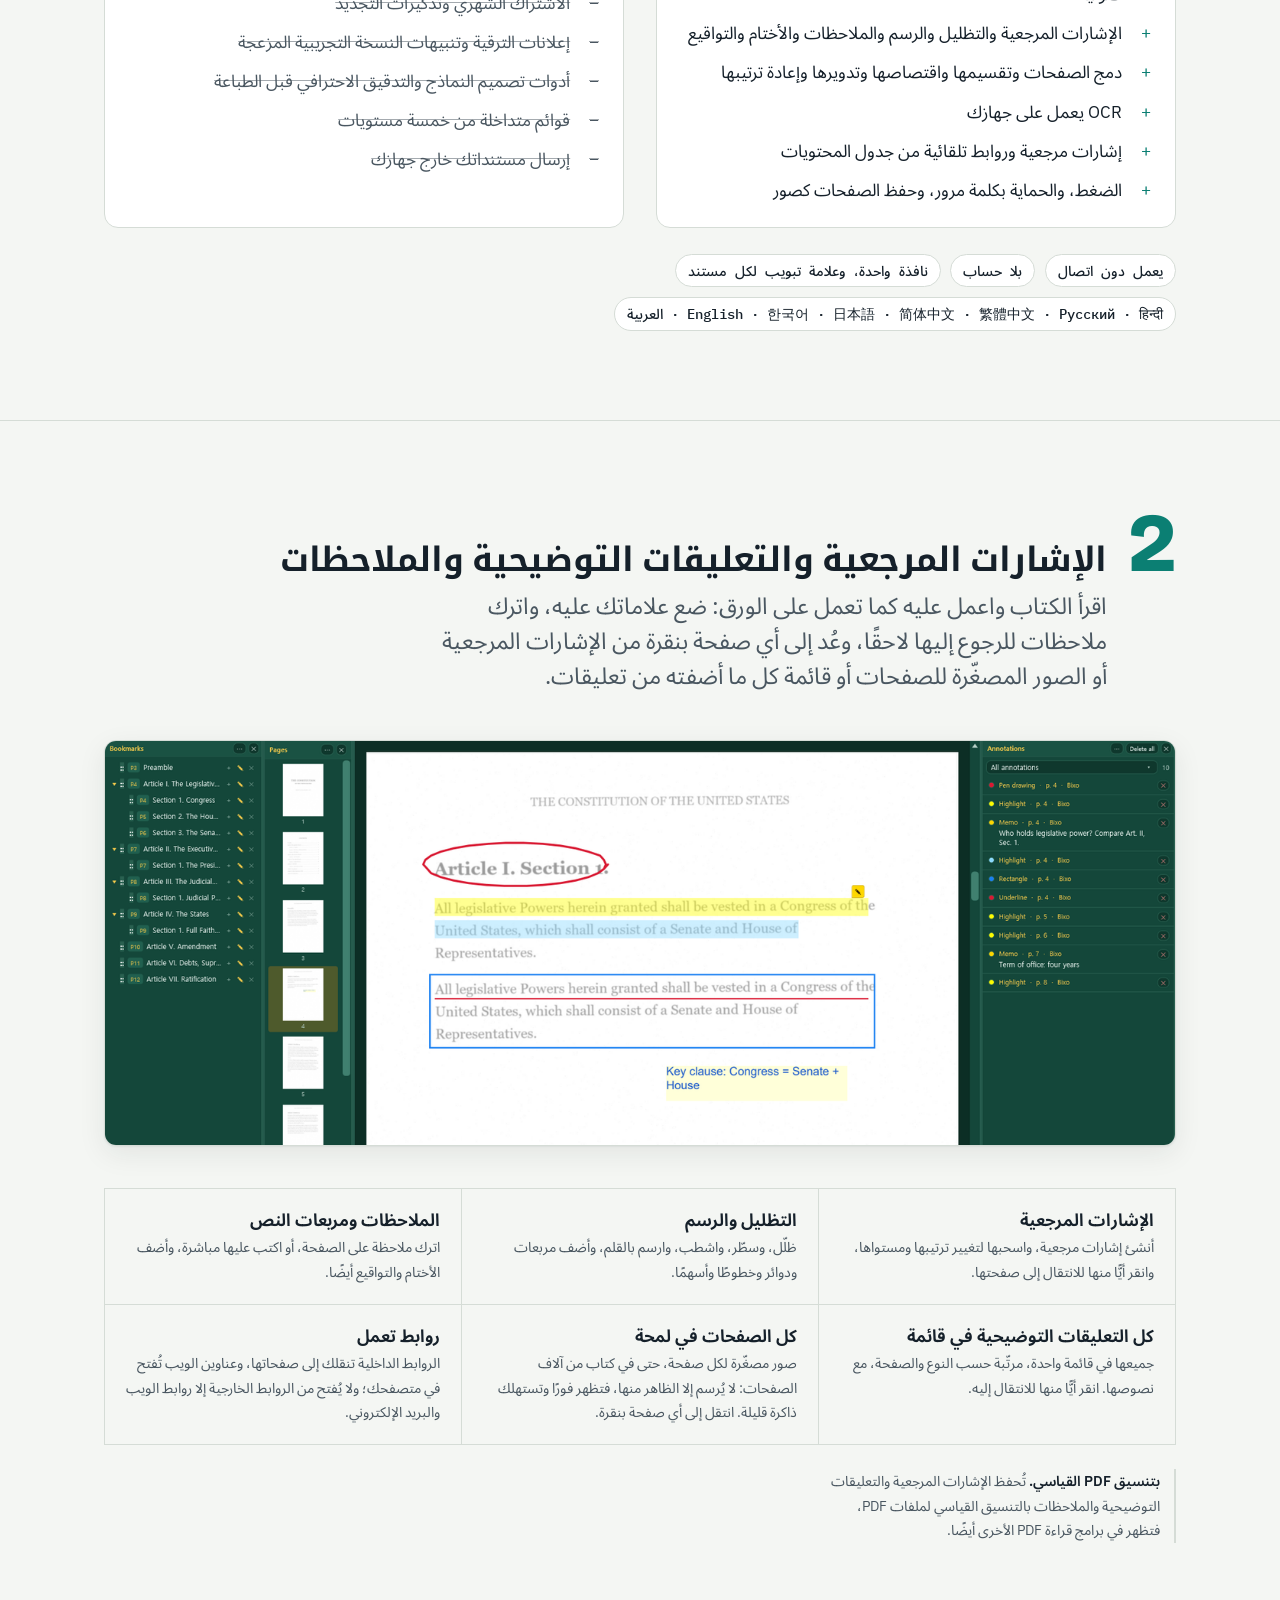
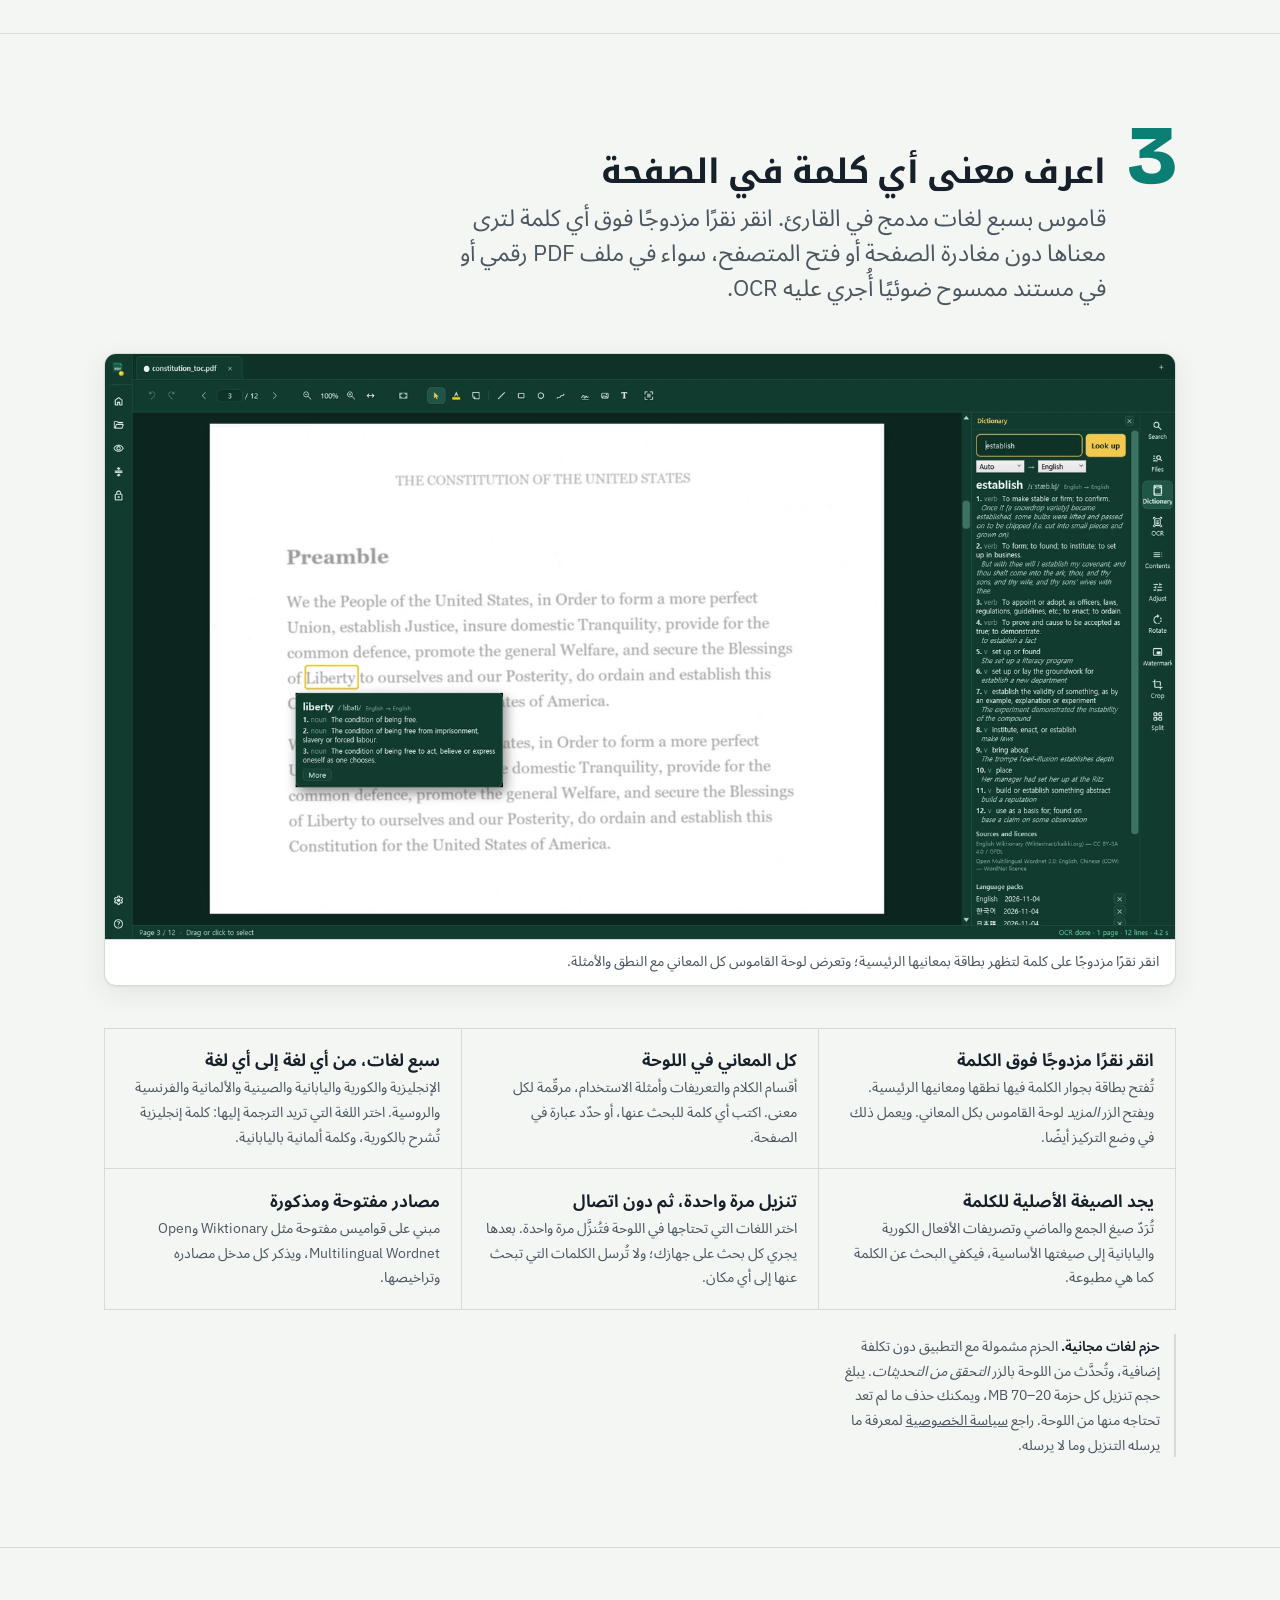
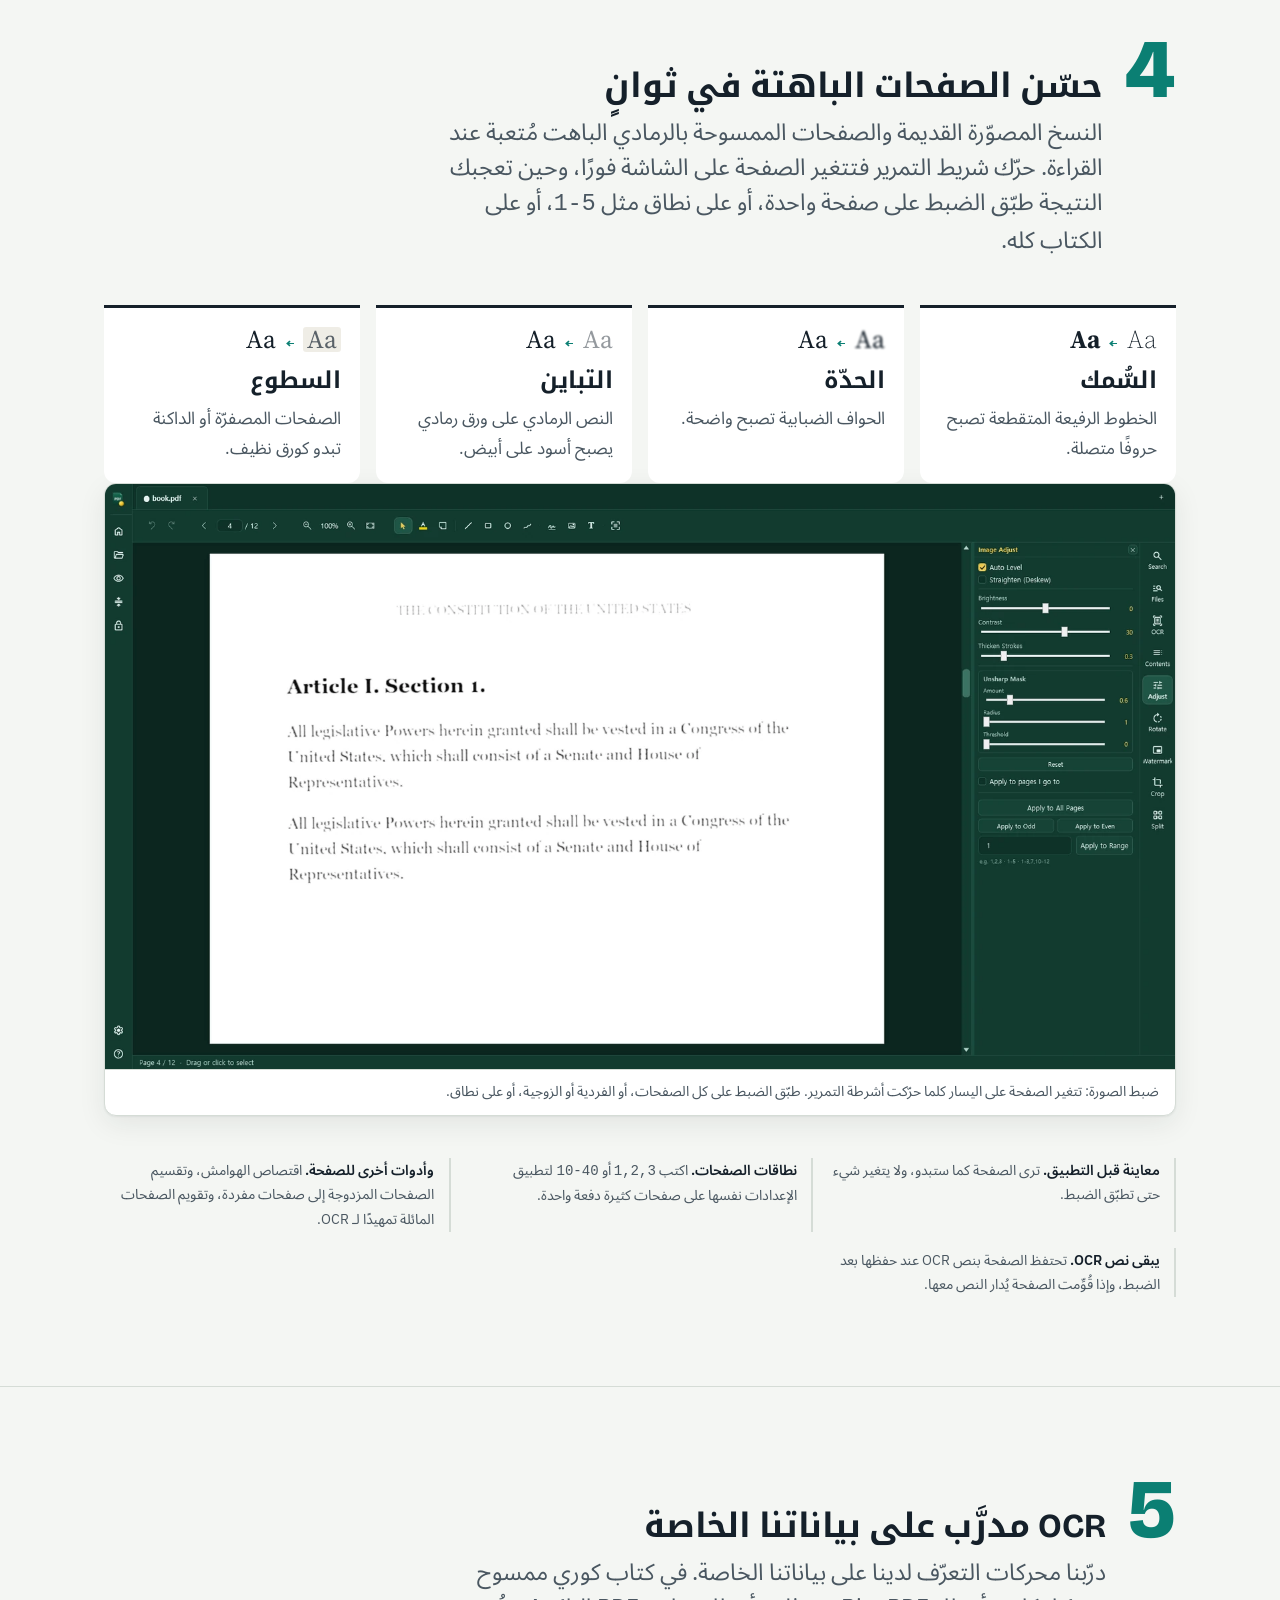
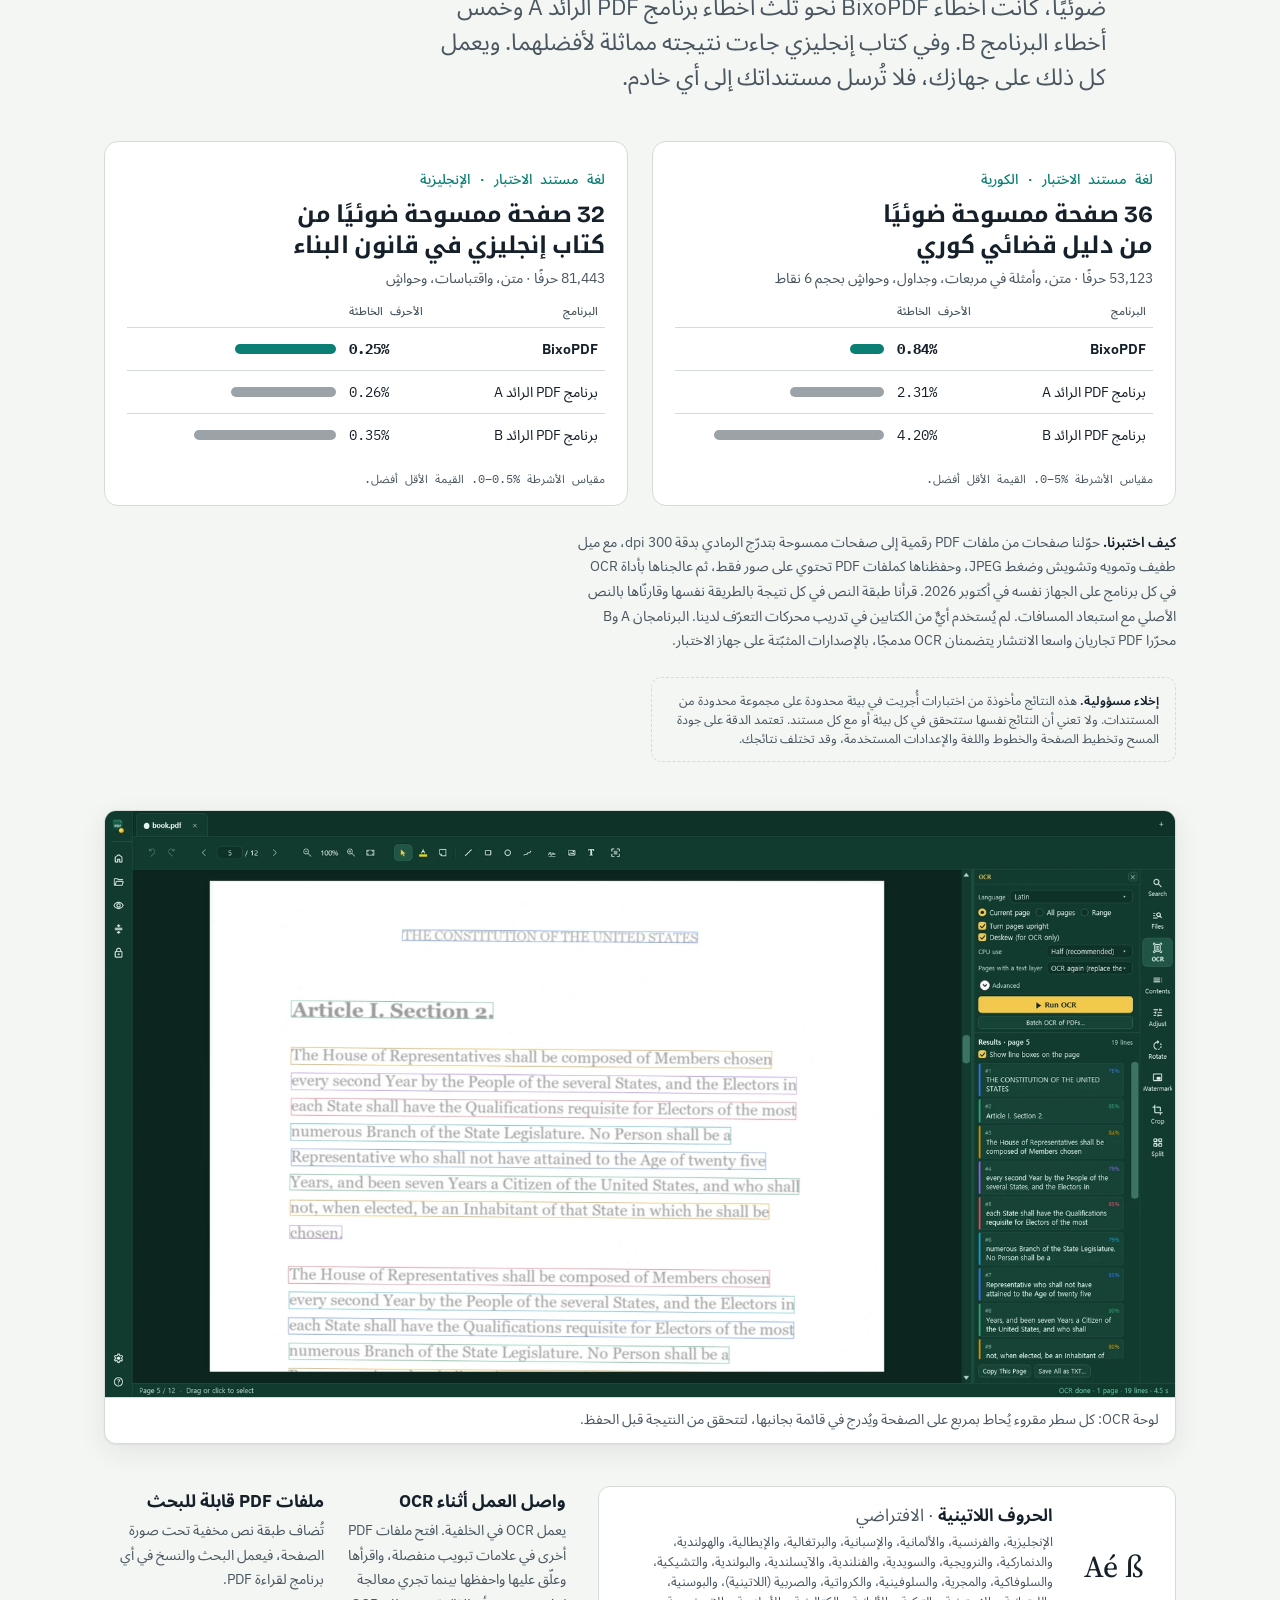
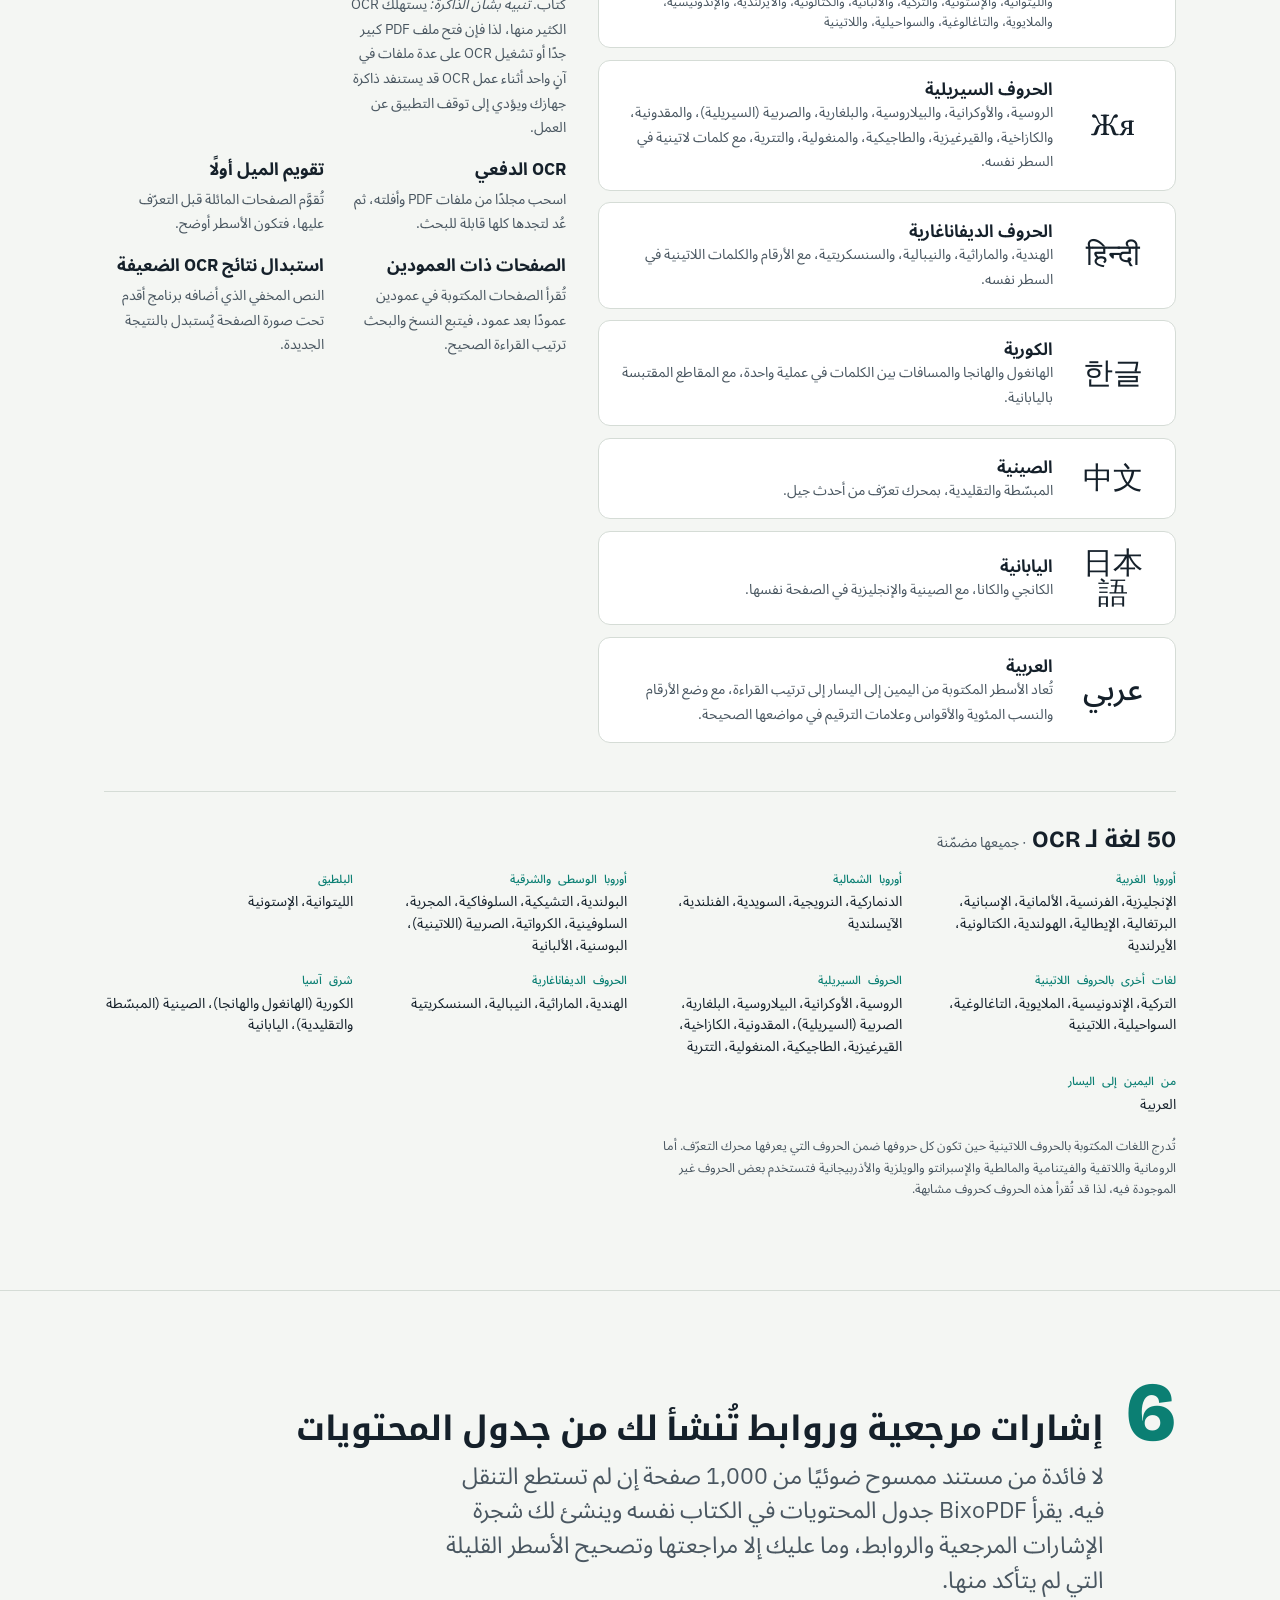
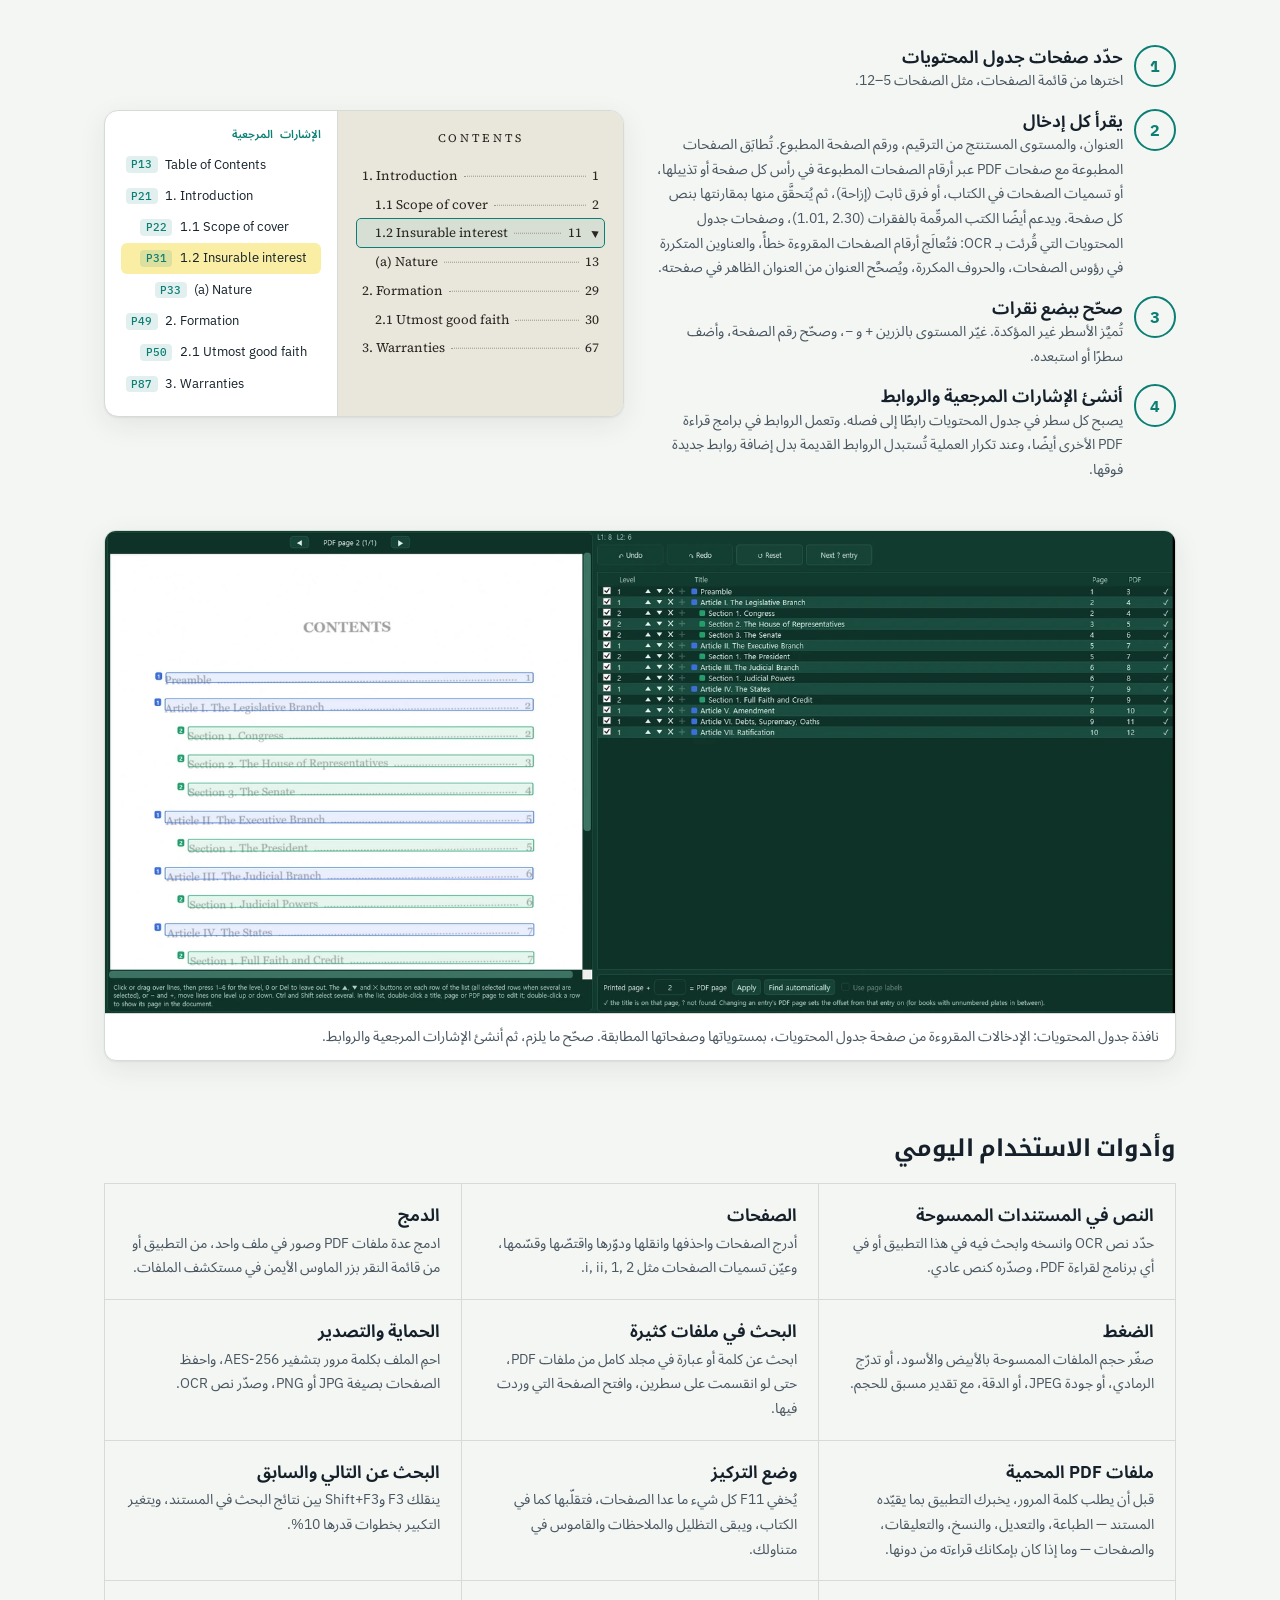
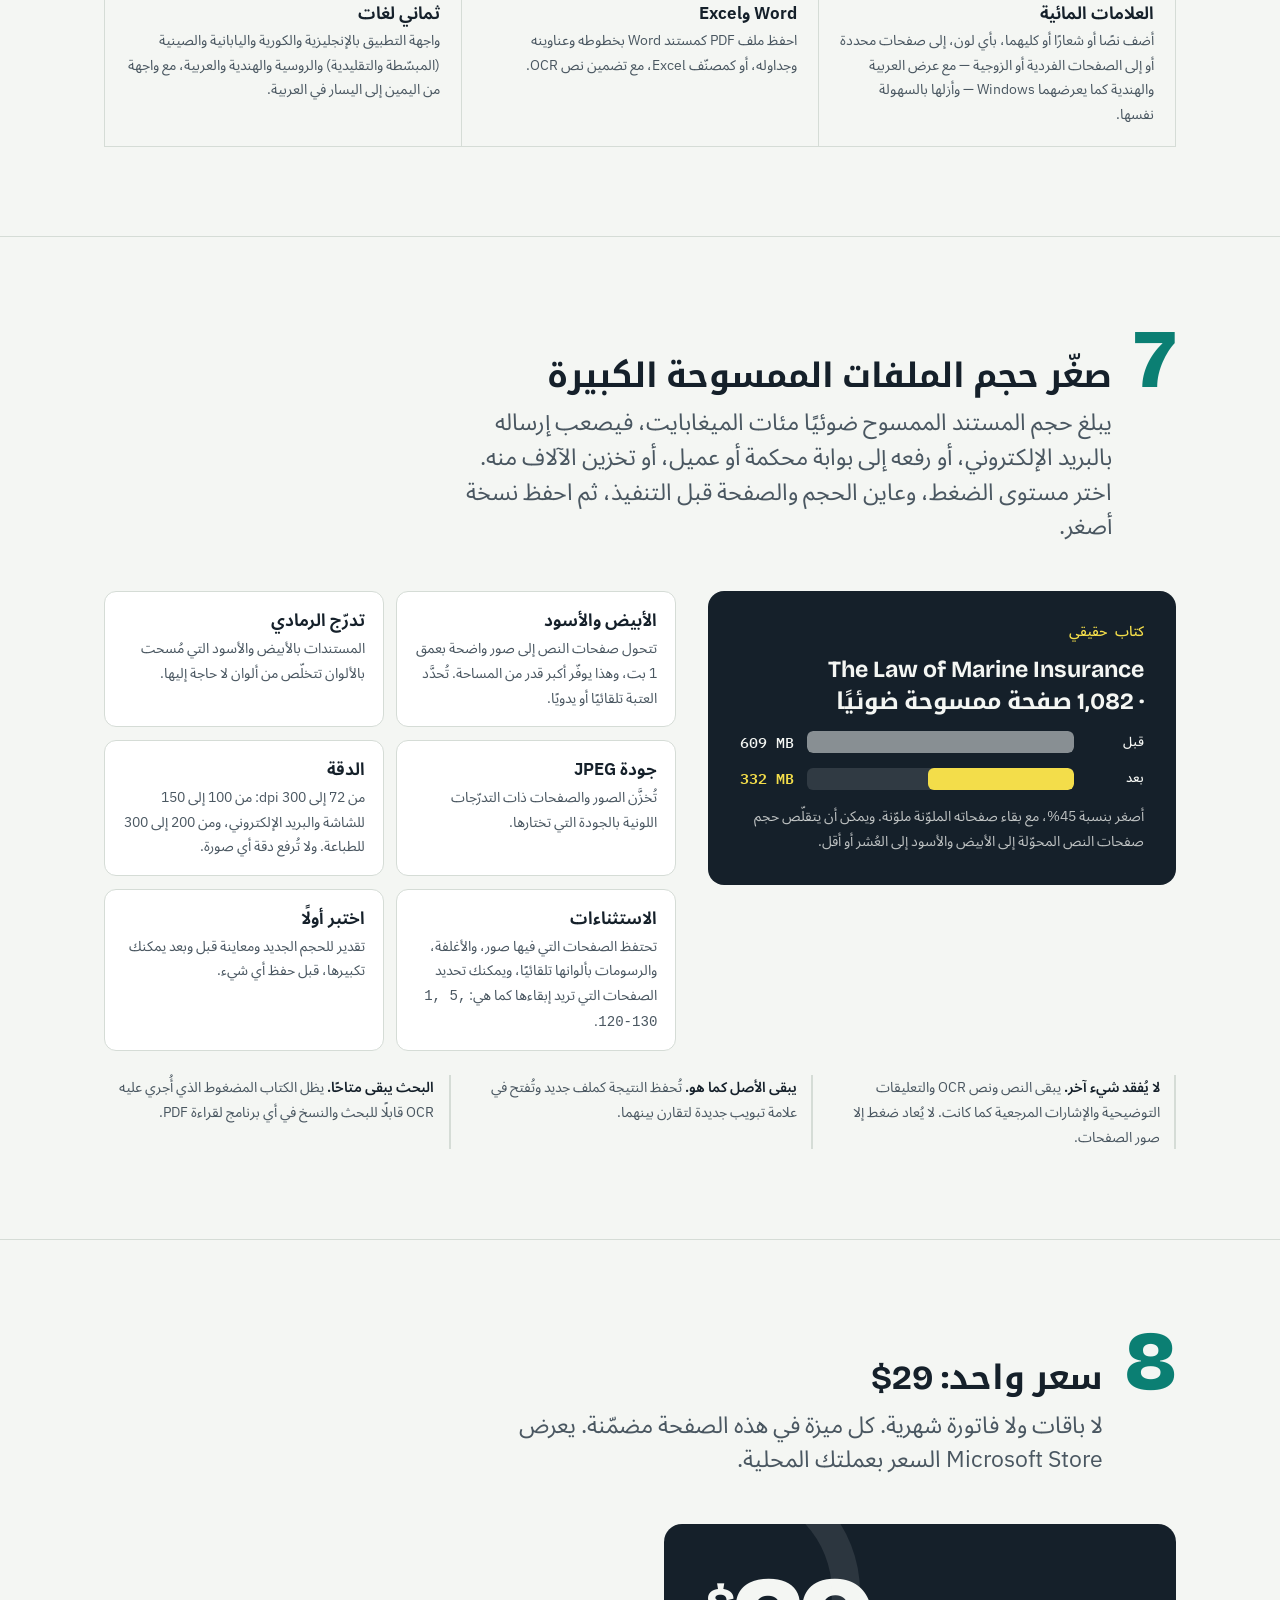
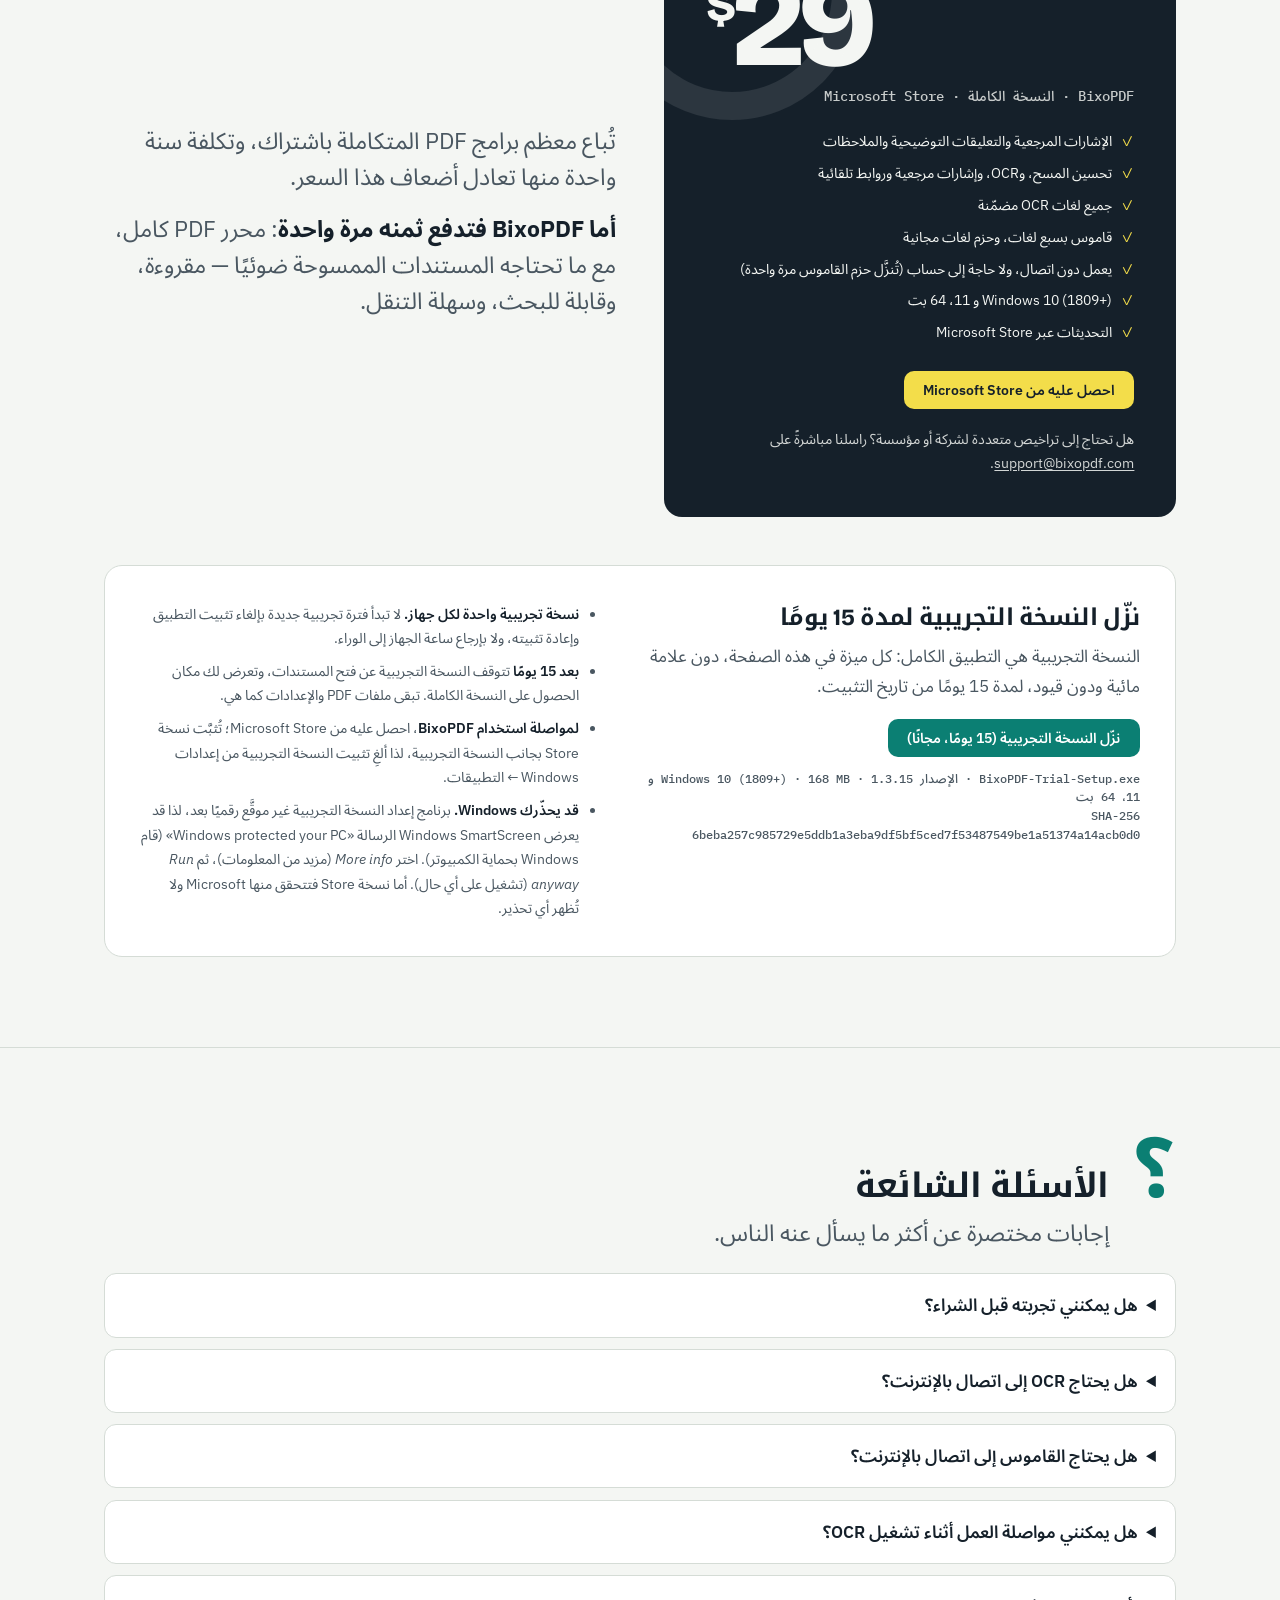
==== commit 3765bf7a: "Trial 1.3.15 Co-Authored-By: Claude Opus 5.5 <noreply@anthropic.com>" ====
--- a/ar/index.html
+++ b/ar/index.html
@@ -823,7 +823,7 @@
           <h3>نزّل النسخة التجريبية لمدة 15 يومًا</h3>
           <p>النسخة التجريبية هي التطبيق الكامل: كل ميزة في هذه الصفحة، دون علامة مائية ودون قيود، لمدة 15 يومًا من تاريخ التثبيت.</p>
           <a class="btn btn-primary" rel="nofollow" href="/download.html?l=ar&amp;from=trial-section">نزّل النسخة التجريبية (15 يومًا، مجانًا)</a>
-          <p class="file"><bdi dir="ltr">BixoPDF-Trial-Setup.exe</bdi> · الإصدار <bdi dir="ltr">1.3.14</bdi> · <bdi dir="ltr">168 MB</bdi> · <bdi dir="ltr">Windows 10 (1809+)</bdi> و 11، 64 بت<br><bdi dir="ltr">SHA-256 e970667719ede2cd1660bf2b6aae941050a428513e13b8ad014f04ea20f3fe9f</bdi></p>
+          <p class="file"><bdi dir="ltr">BixoPDF-Trial-Setup.exe</bdi> · الإصدار <bdi dir="ltr">1.3.15</bdi> · <bdi dir="ltr">168 MB</bdi> · <bdi dir="ltr">Windows 10 (1809+)</bdi> و 11، 64 بت<br><bdi dir="ltr">SHA-256 6beba257c985729e5ddb1a3eba9df5bf5ced7f53487549be1a51374a14acb0d0</bdi></p>
         </div>
         <ul>
           <li><b>نسخة تجريبية واحدة لكل جهاز.</b> لا تبدأ فترة تجريبية جديدة بإلغاء تثبيت التطبيق وإعادة تثبيته، ولا بإرجاع ساعة الجهاز إلى الوراء.</li>
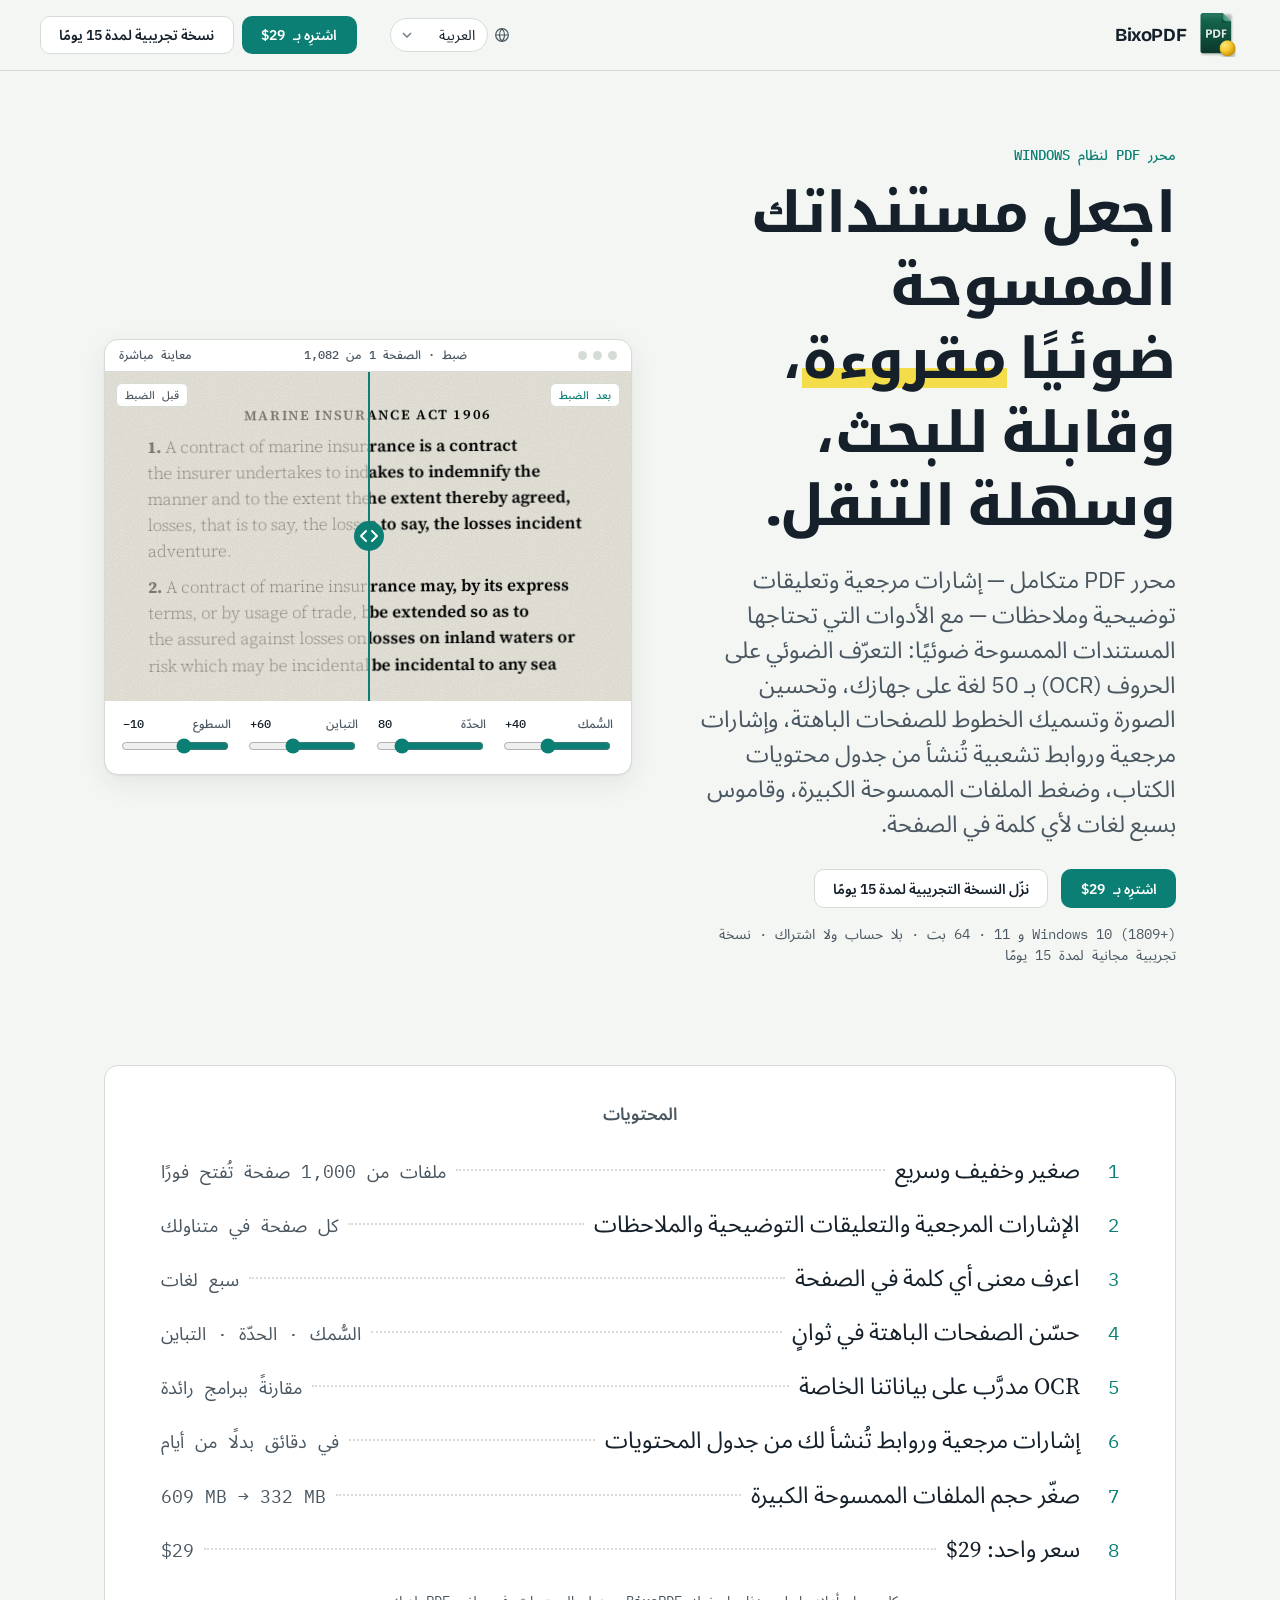
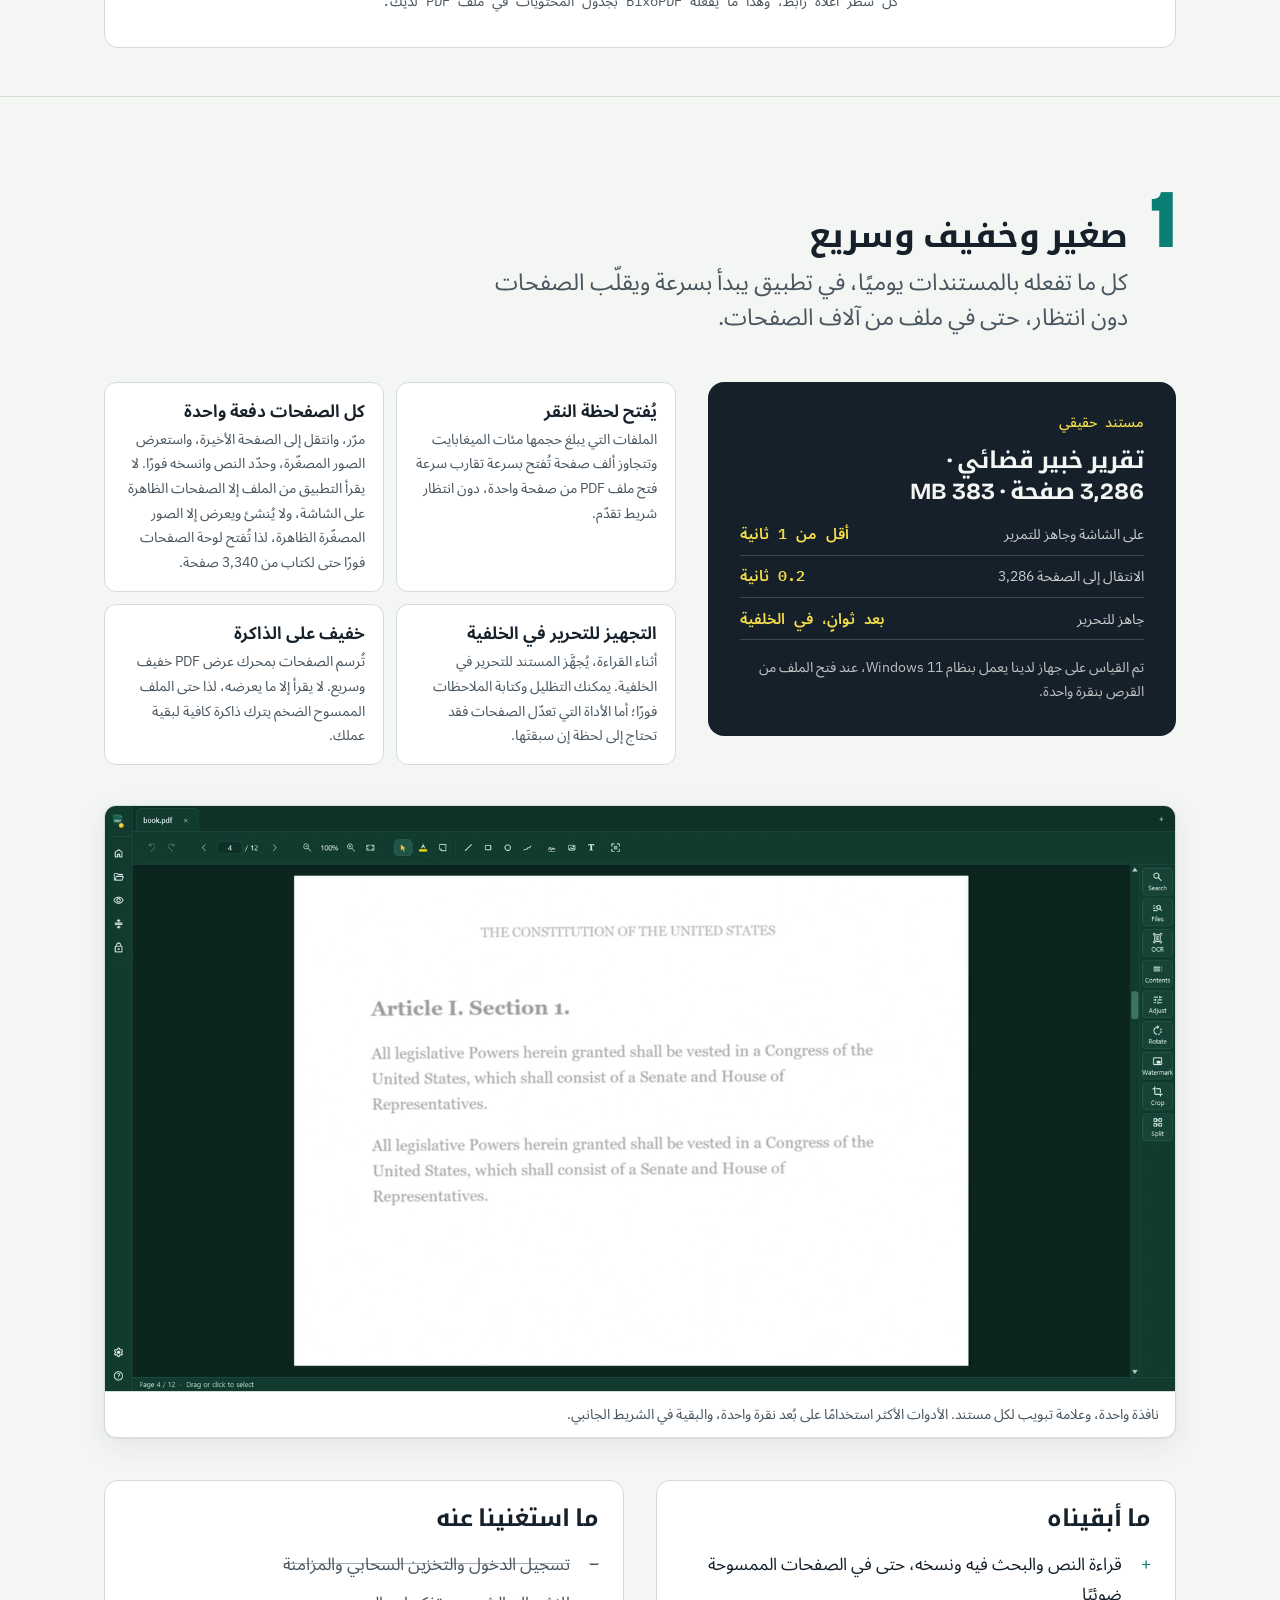
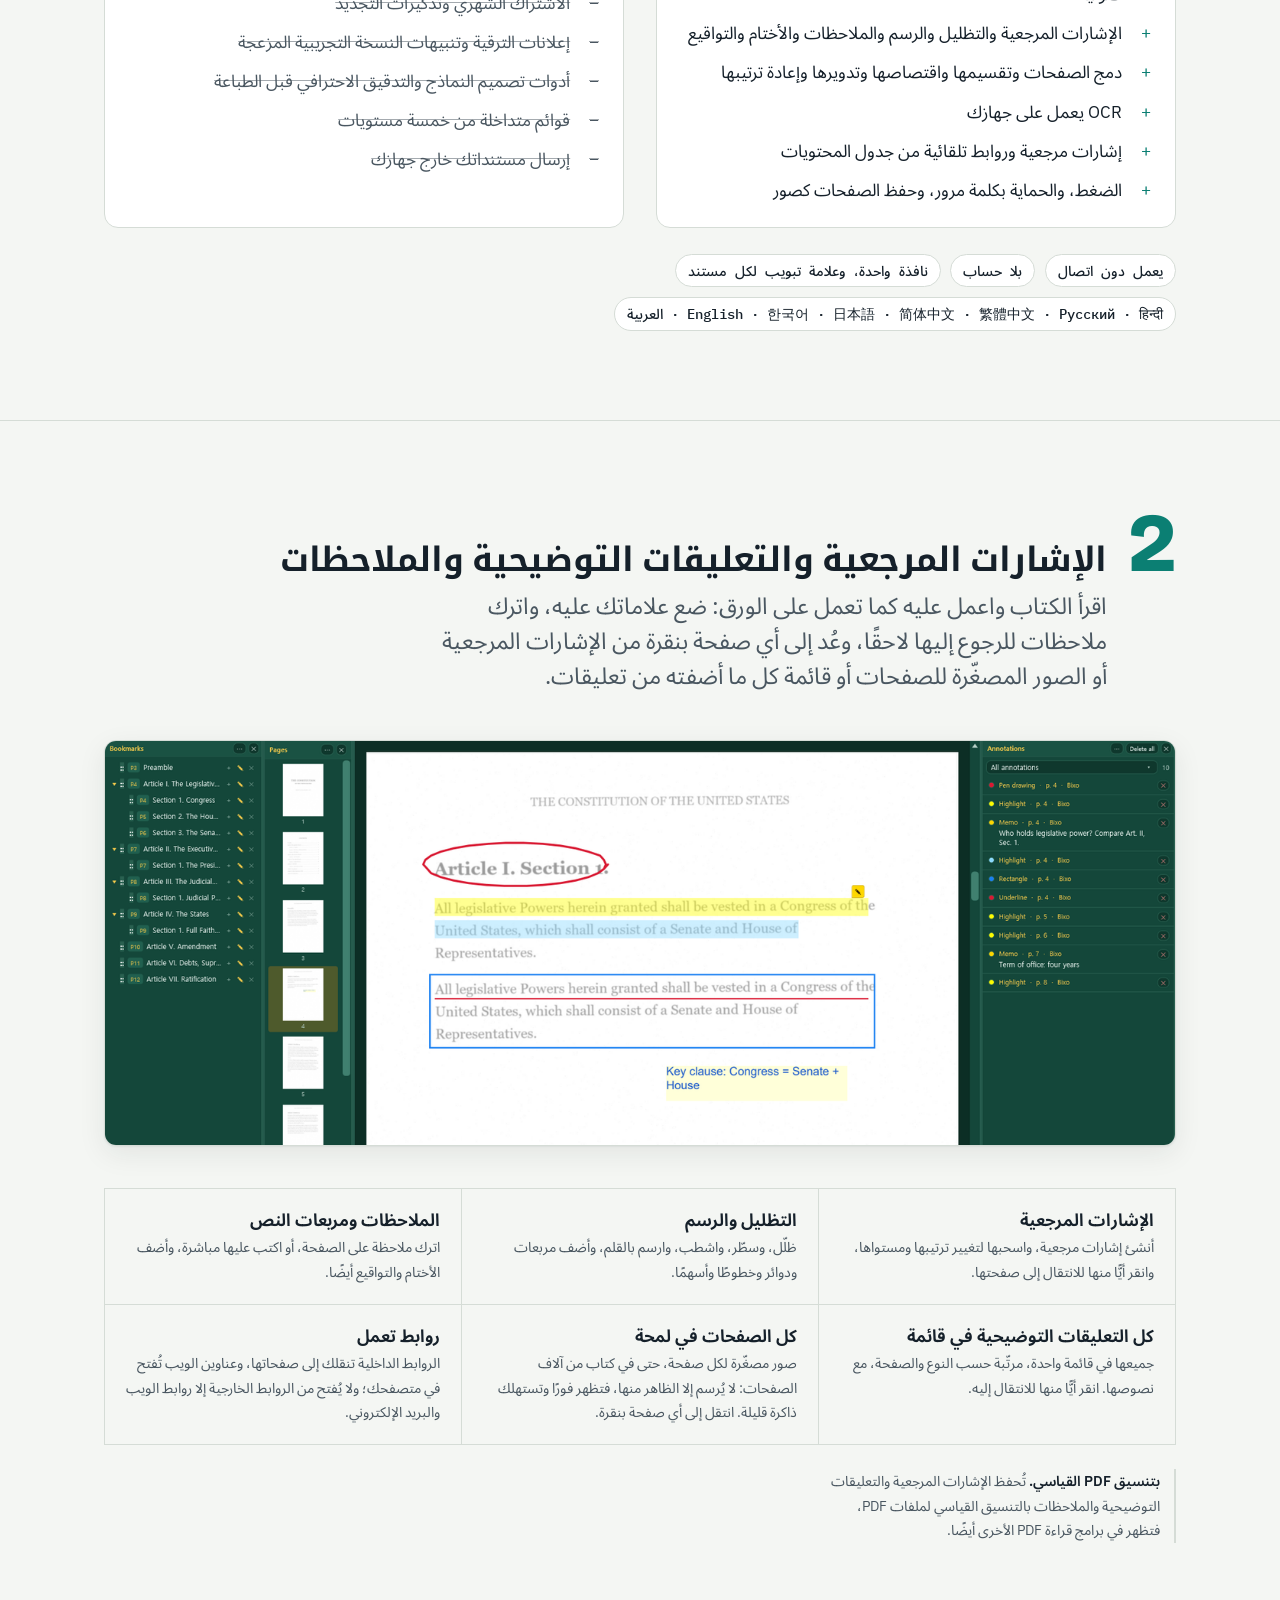
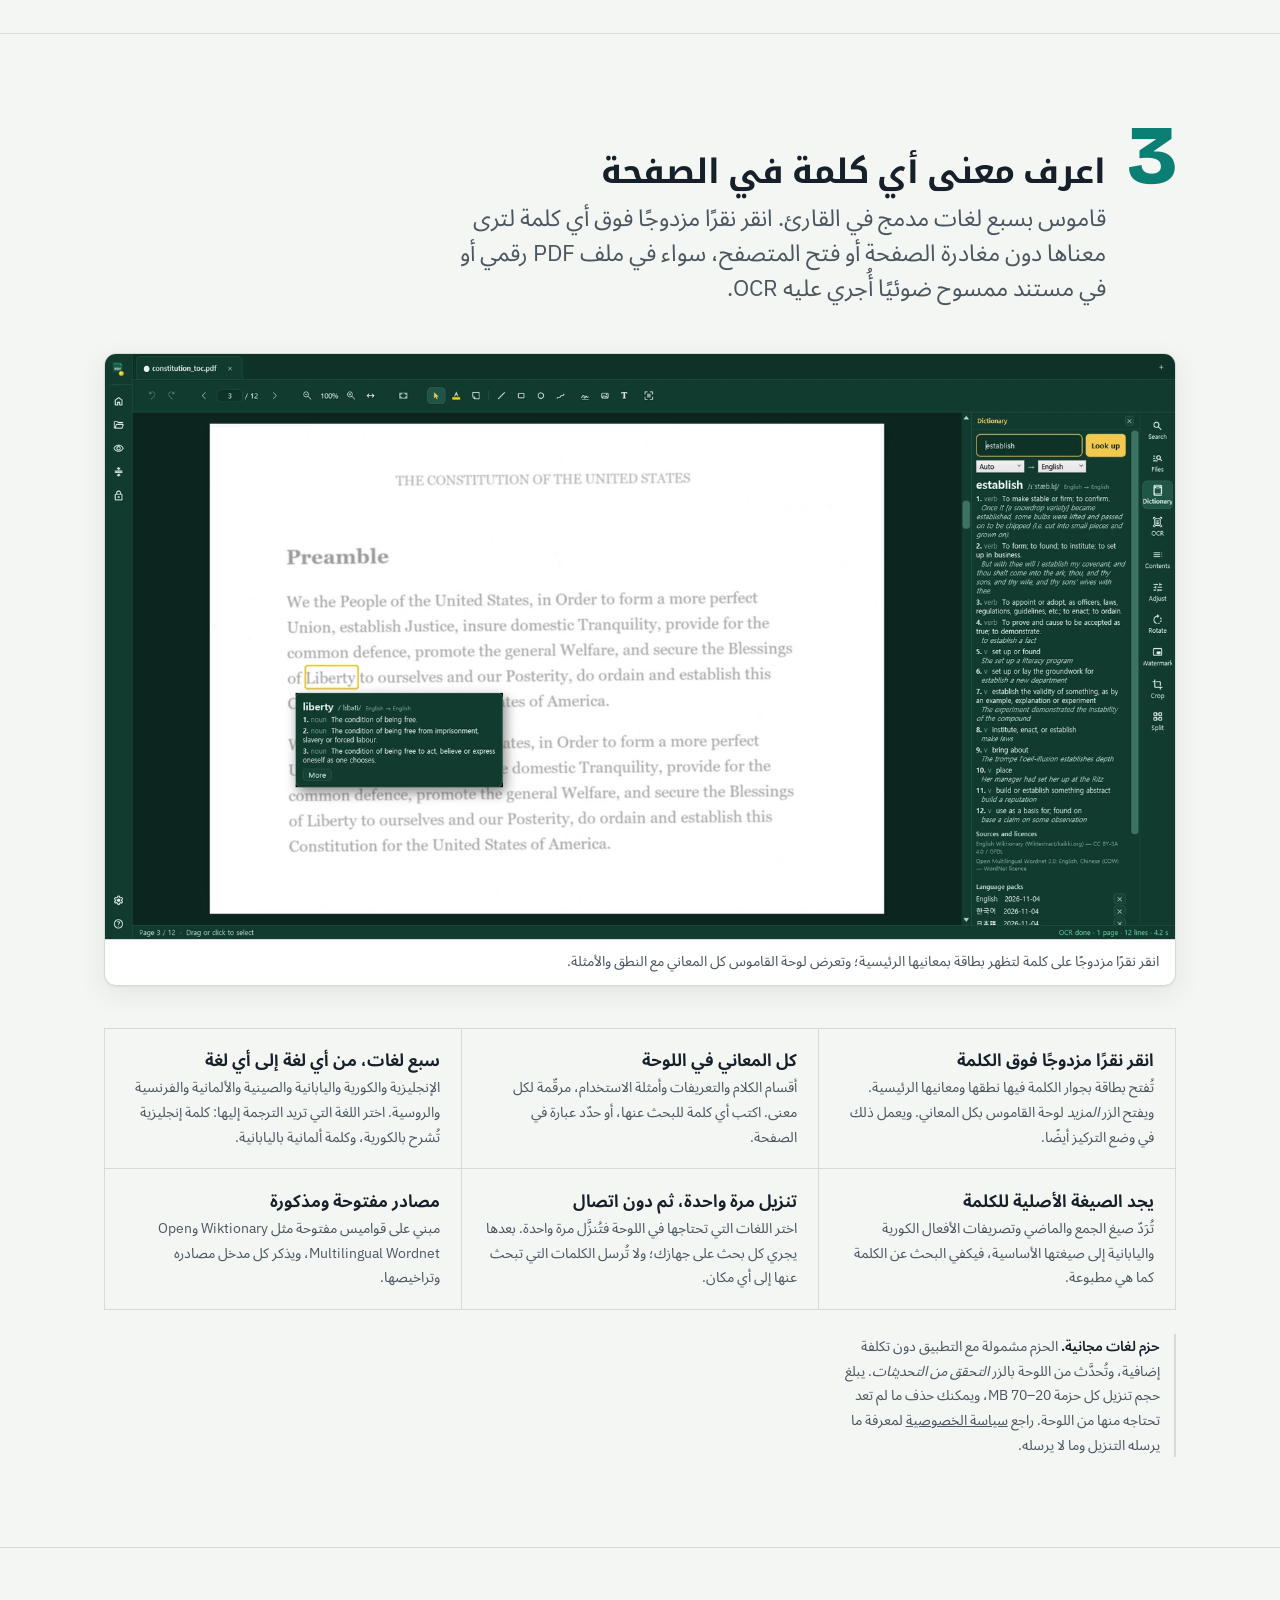
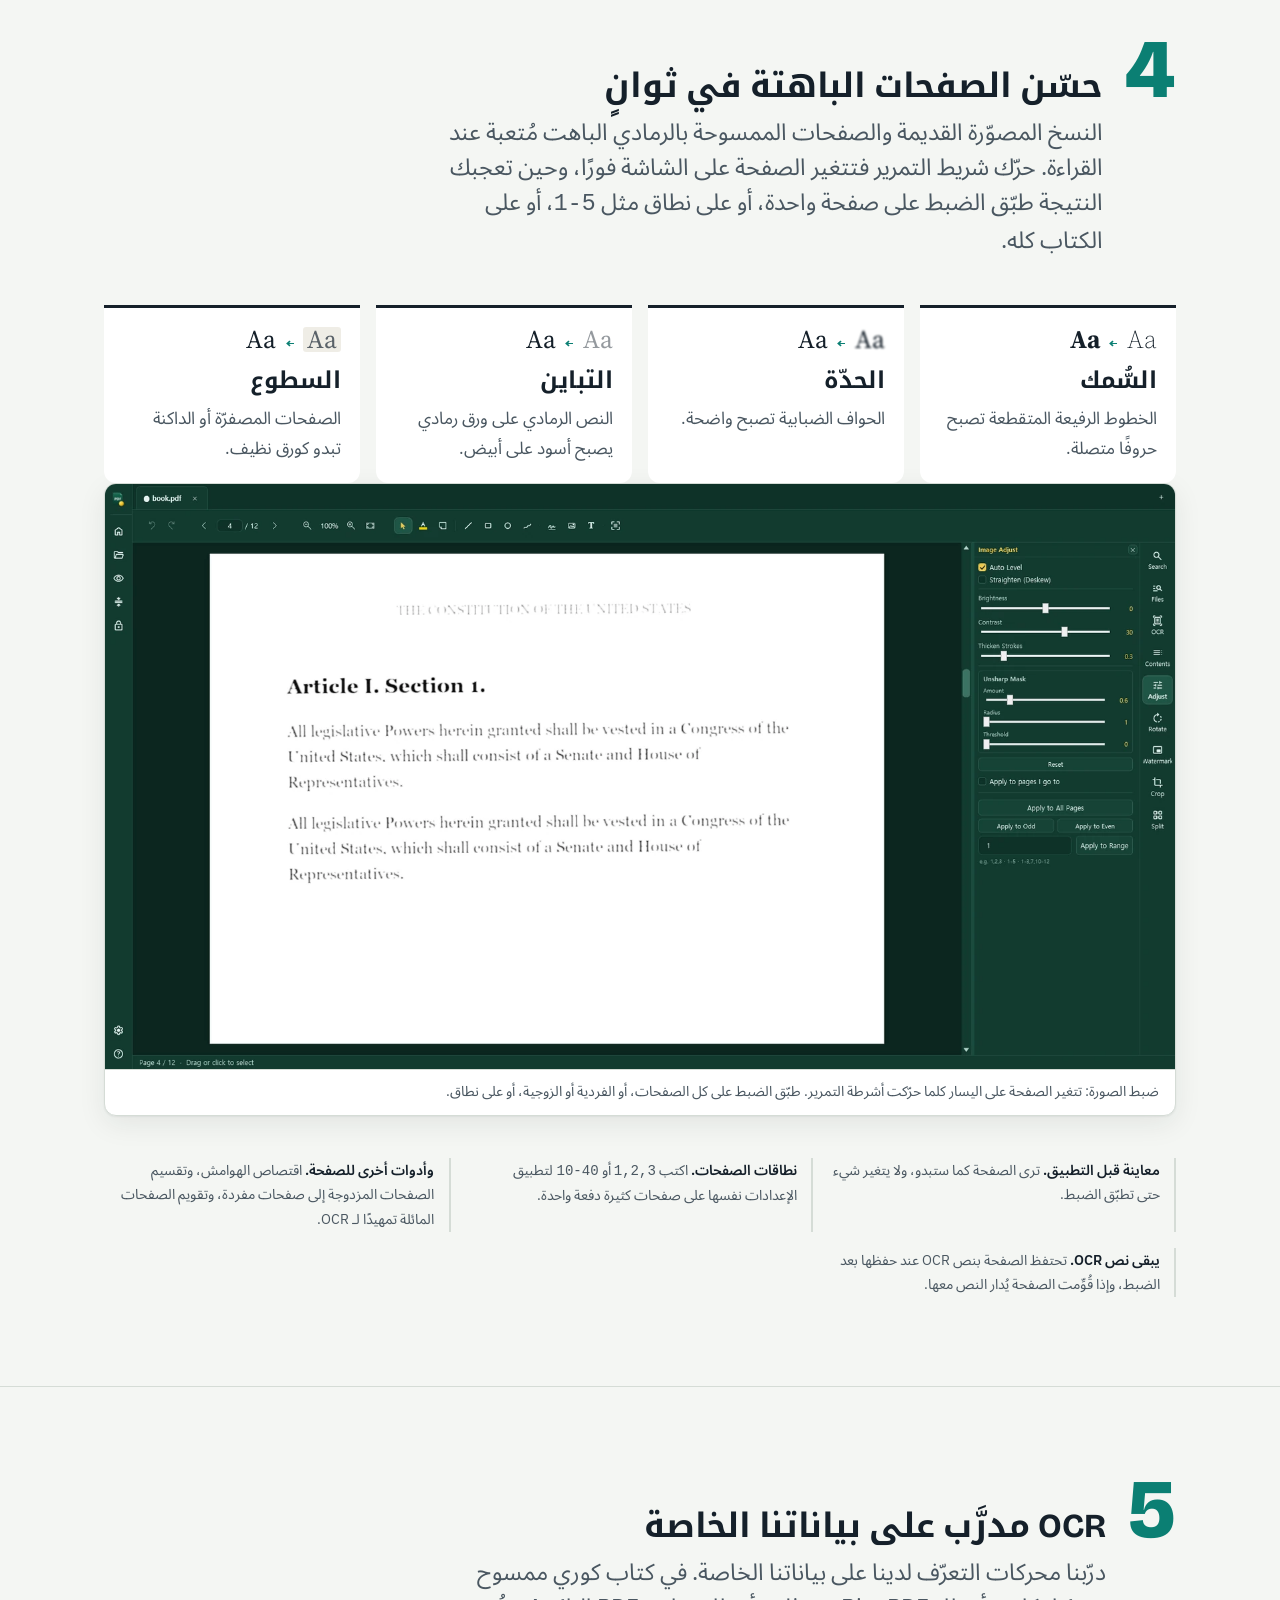
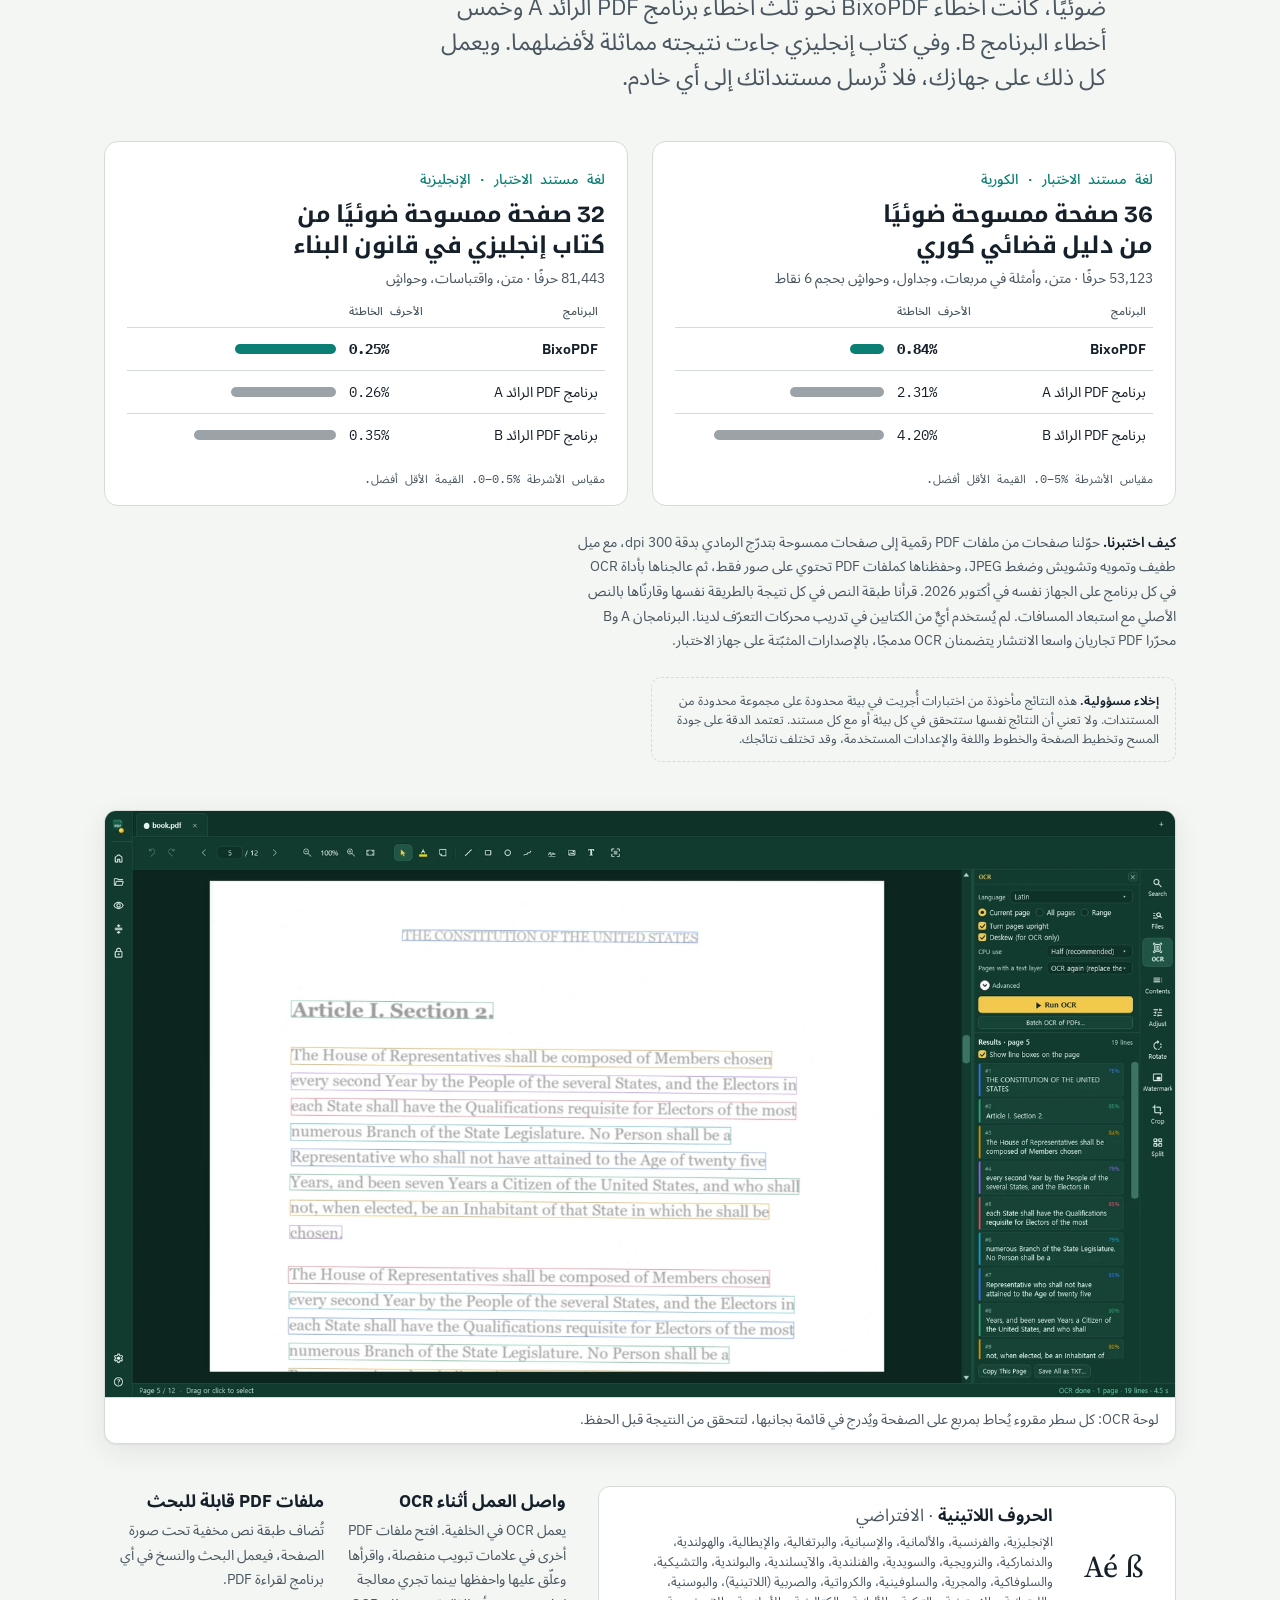
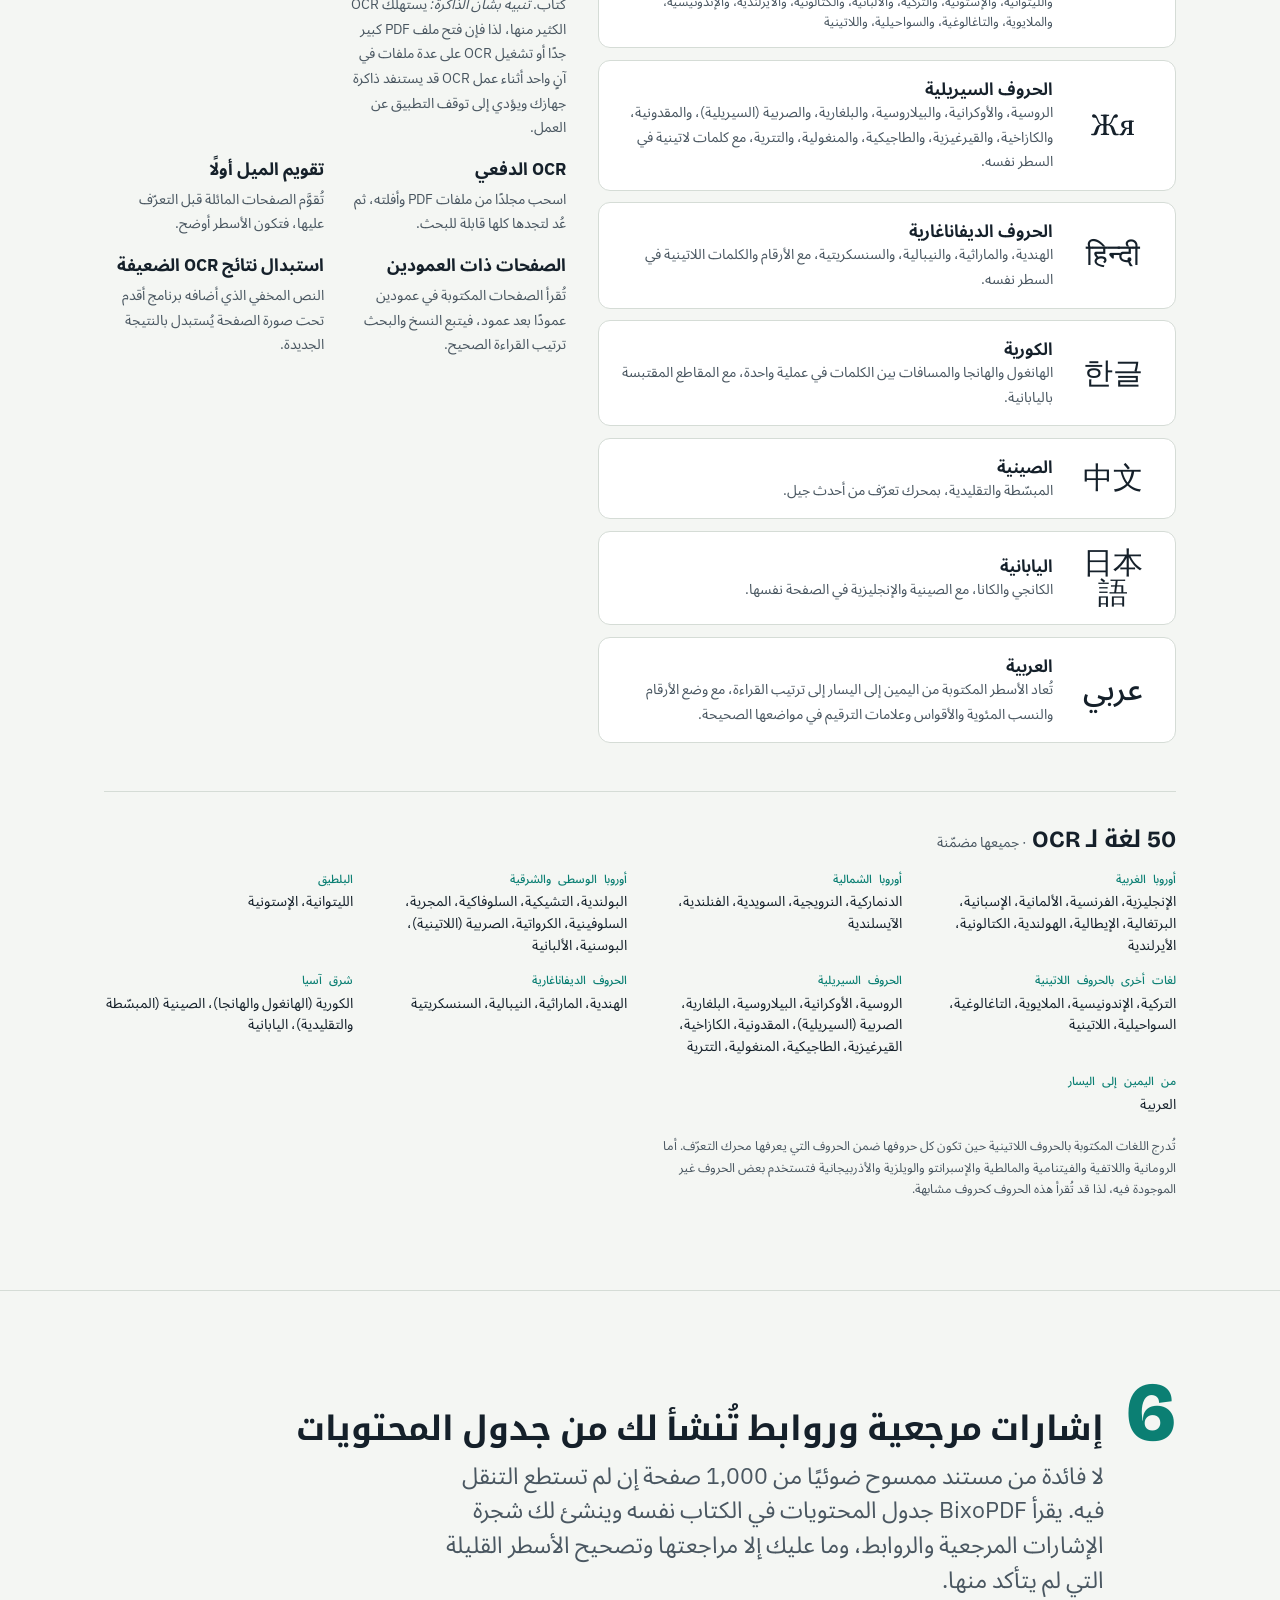
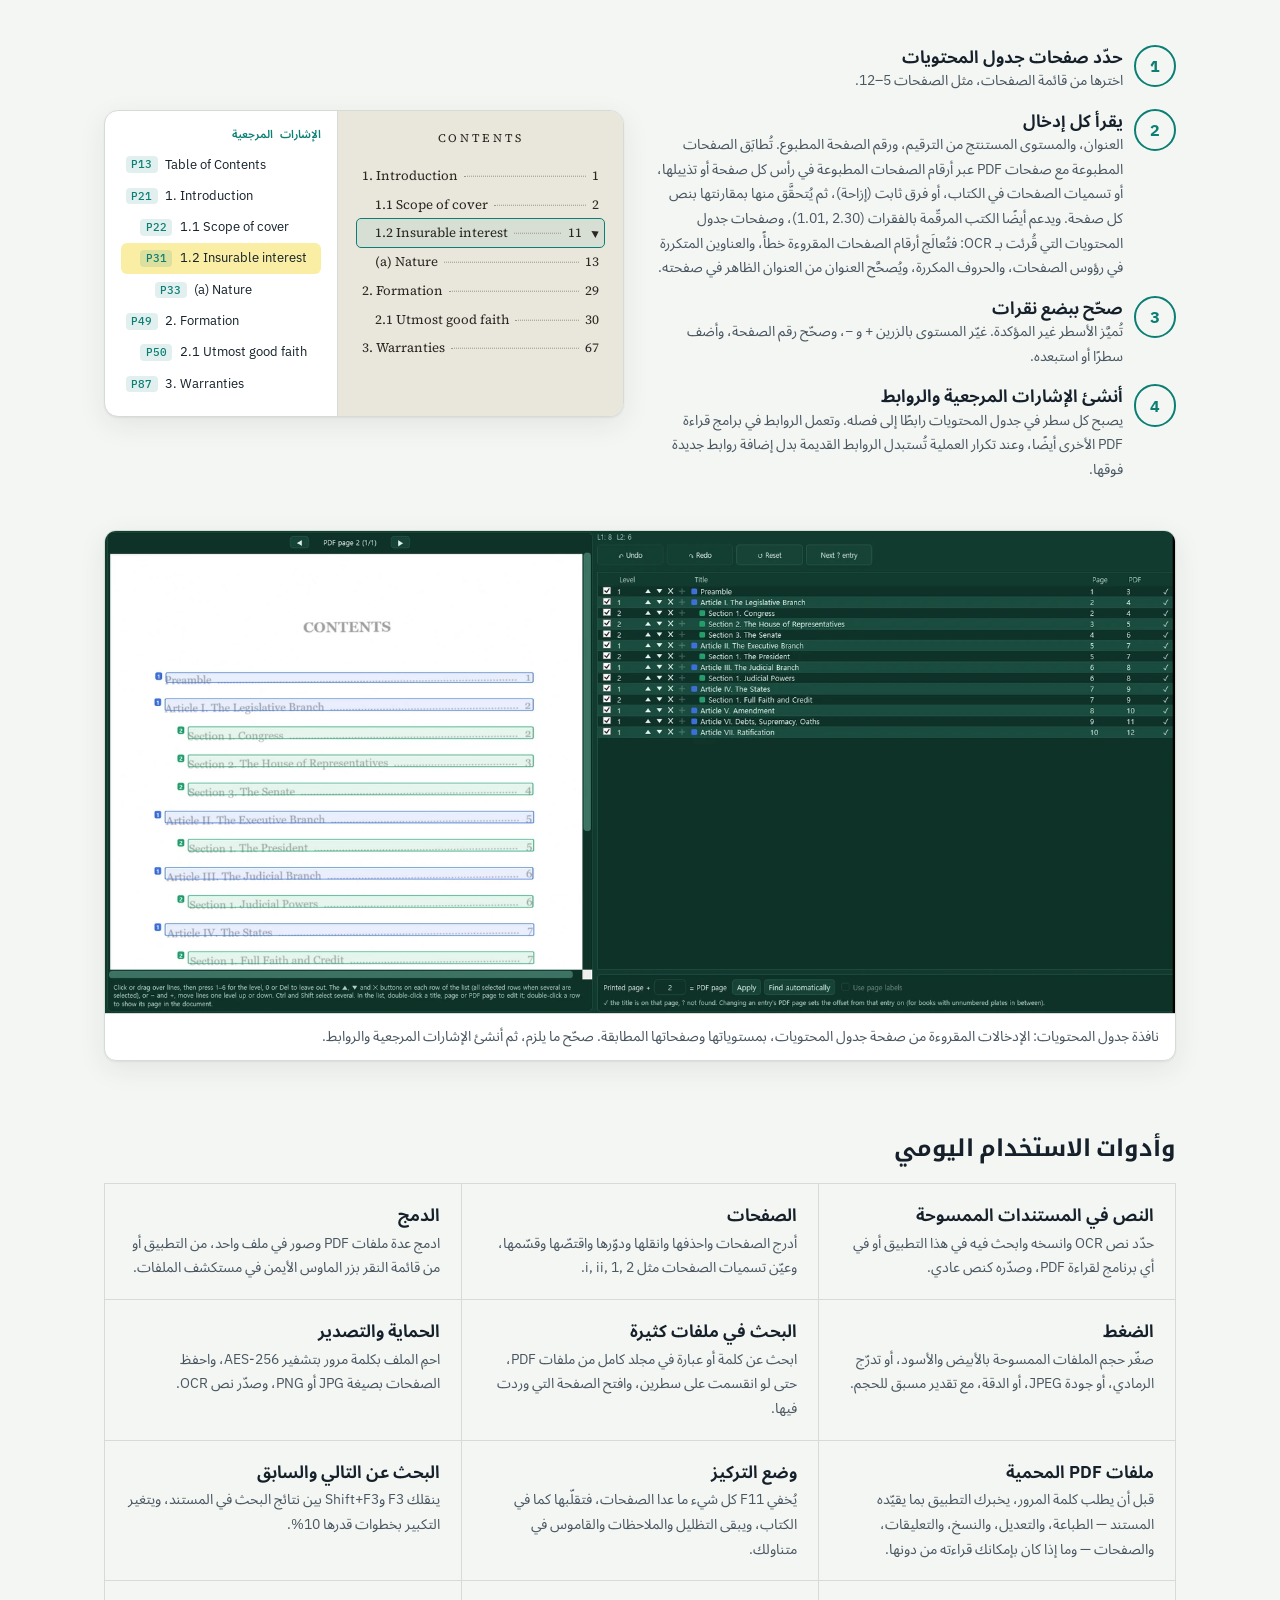
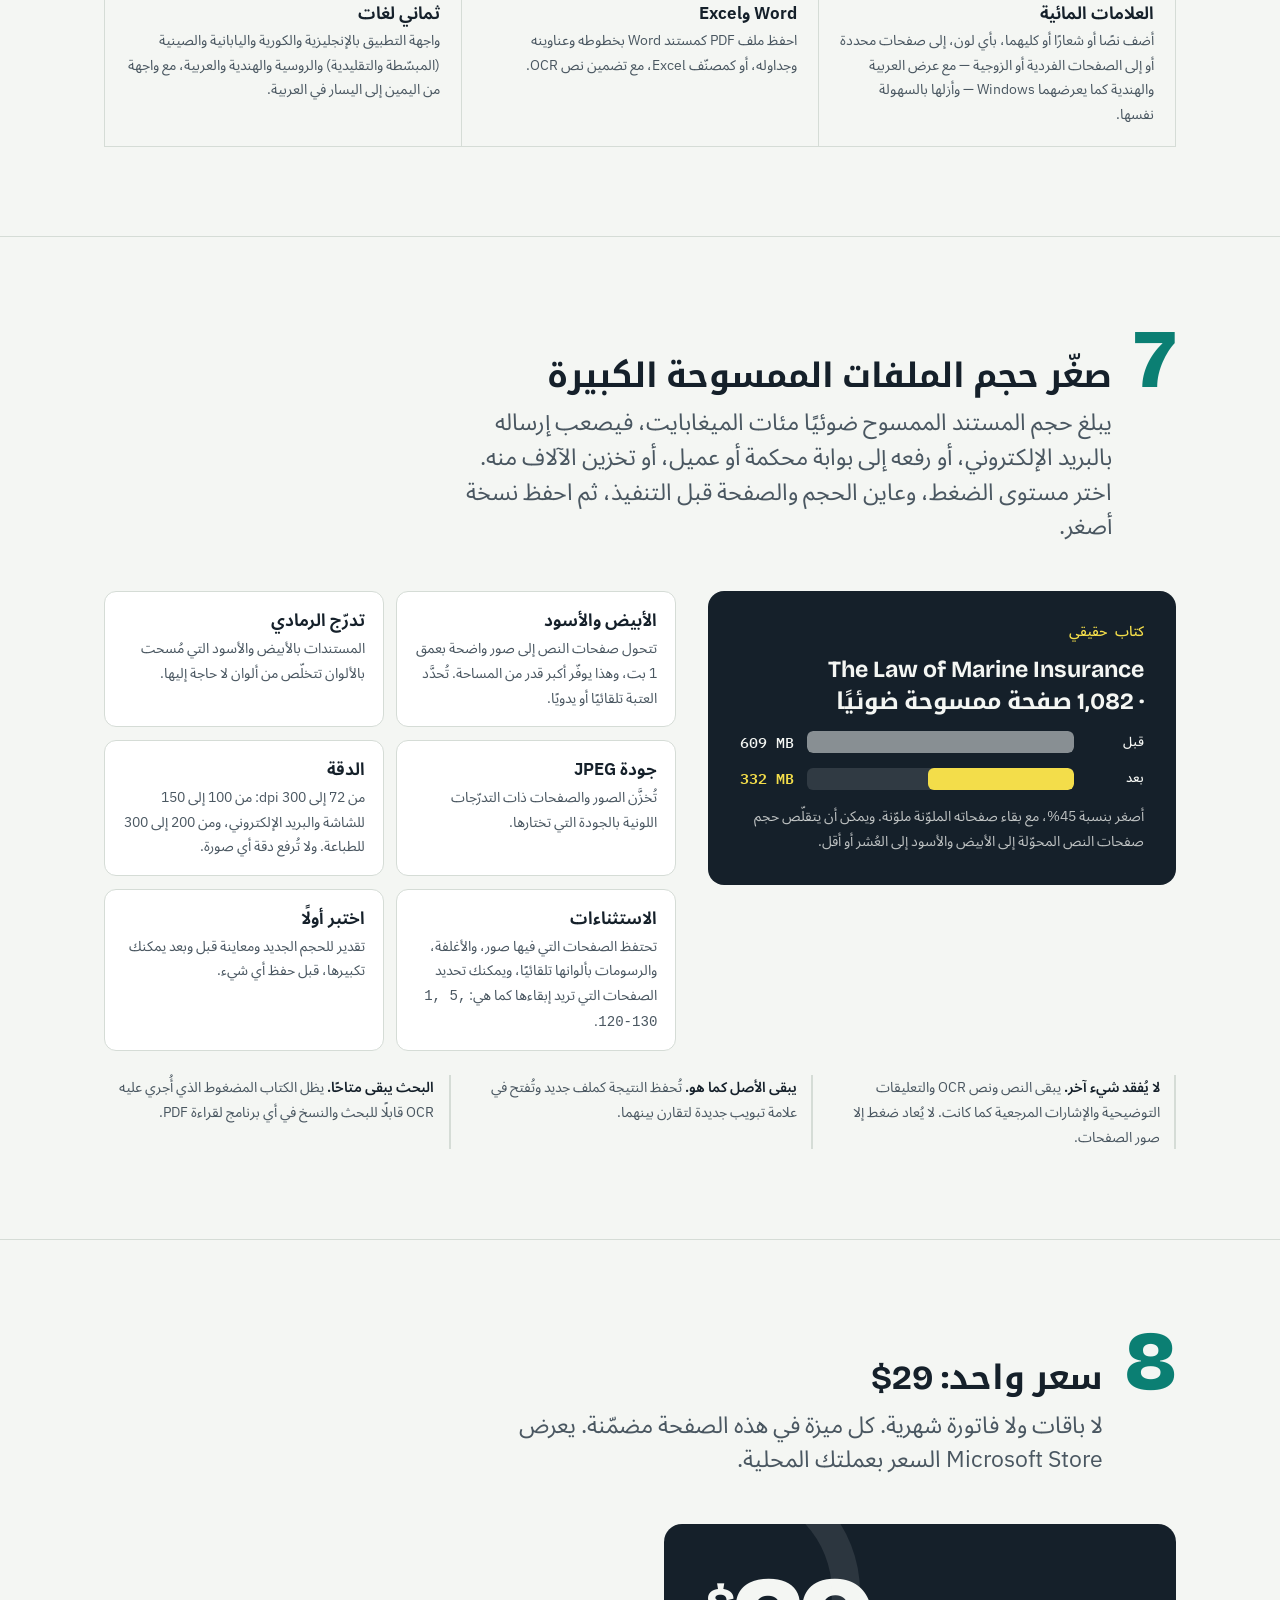
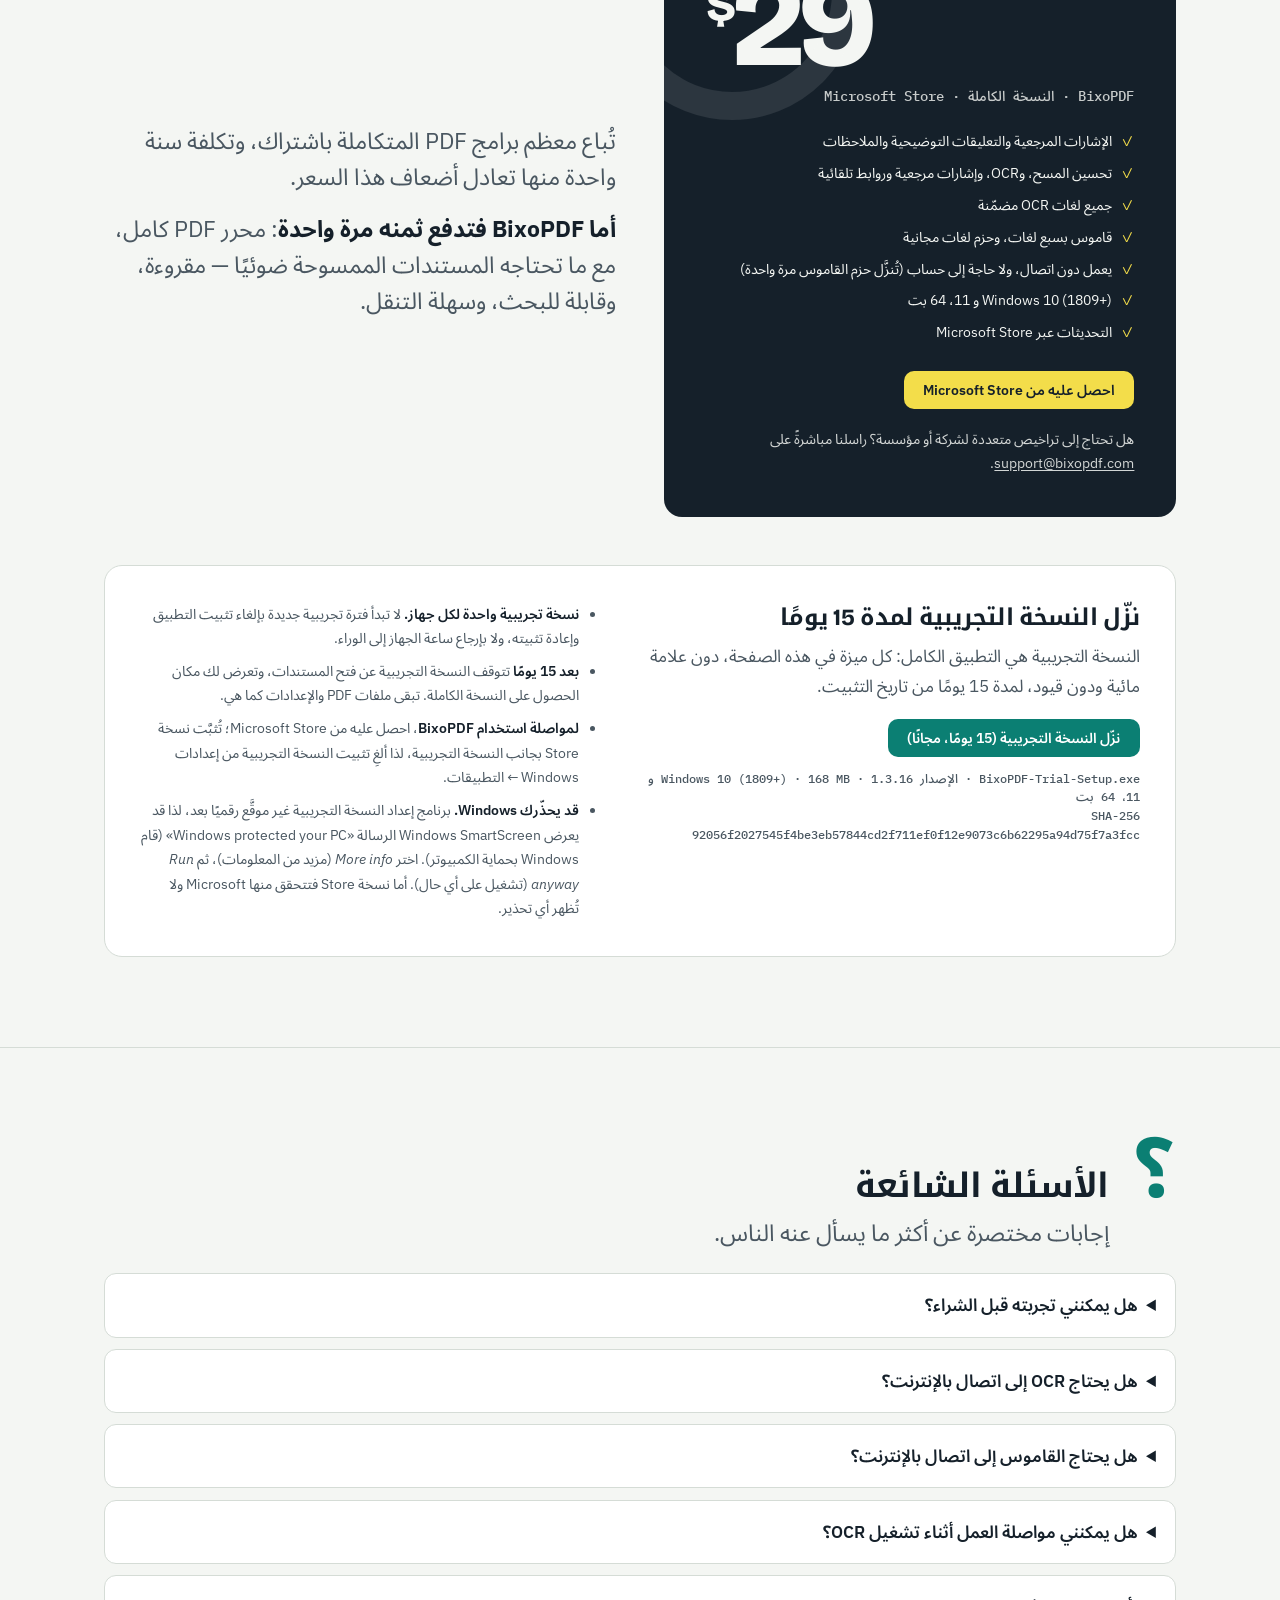
==== commit 1f615c8d: "Trial 1.3.16 Co-Authored-By: Claude Opus 5.5 <noreply@anthropic.com>" ====
--- a/ar/index.html
+++ b/ar/index.html
@@ -823,7 +823,7 @@
           <h3>نزّل النسخة التجريبية لمدة 15 يومًا</h3>
           <p>النسخة التجريبية هي التطبيق الكامل: كل ميزة في هذه الصفحة، دون علامة مائية ودون قيود، لمدة 15 يومًا من تاريخ التثبيت.</p>
           <a class="btn btn-primary" rel="nofollow" href="/download.html?l=ar&amp;from=trial-section">نزّل النسخة التجريبية (15 يومًا، مجانًا)</a>
-          <p class="file"><bdi dir="ltr">BixoPDF-Trial-Setup.exe</bdi> · الإصدار <bdi dir="ltr">1.3.15</bdi> · <bdi dir="ltr">168 MB</bdi> · <bdi dir="ltr">Windows 10 (1809+)</bdi> و 11، 64 بت<br><bdi dir="ltr">SHA-256 6beba257c985729e5ddb1a3eba9df5bf5ced7f53487549be1a51374a14acb0d0</bdi></p>
+          <p class="file"><bdi dir="ltr">BixoPDF-Trial-Setup.exe</bdi> · الإصدار <bdi dir="ltr">1.3.16</bdi> · <bdi dir="ltr">168 MB</bdi> · <bdi dir="ltr">Windows 10 (1809+)</bdi> و 11، 64 بت<br><bdi dir="ltr">SHA-256 92056f2027545f4be3eb57844cd2f711ef0f12e9073c6b62295a94d75f7a3fcc</bdi></p>
         </div>
         <ul>
           <li><b>نسخة تجريبية واحدة لكل جهاز.</b> لا تبدأ فترة تجريبية جديدة بإلغاء تثبيت التطبيق وإعادة تثبيته، ولا بإرجاع ساعة الجهاز إلى الوراء.</li>
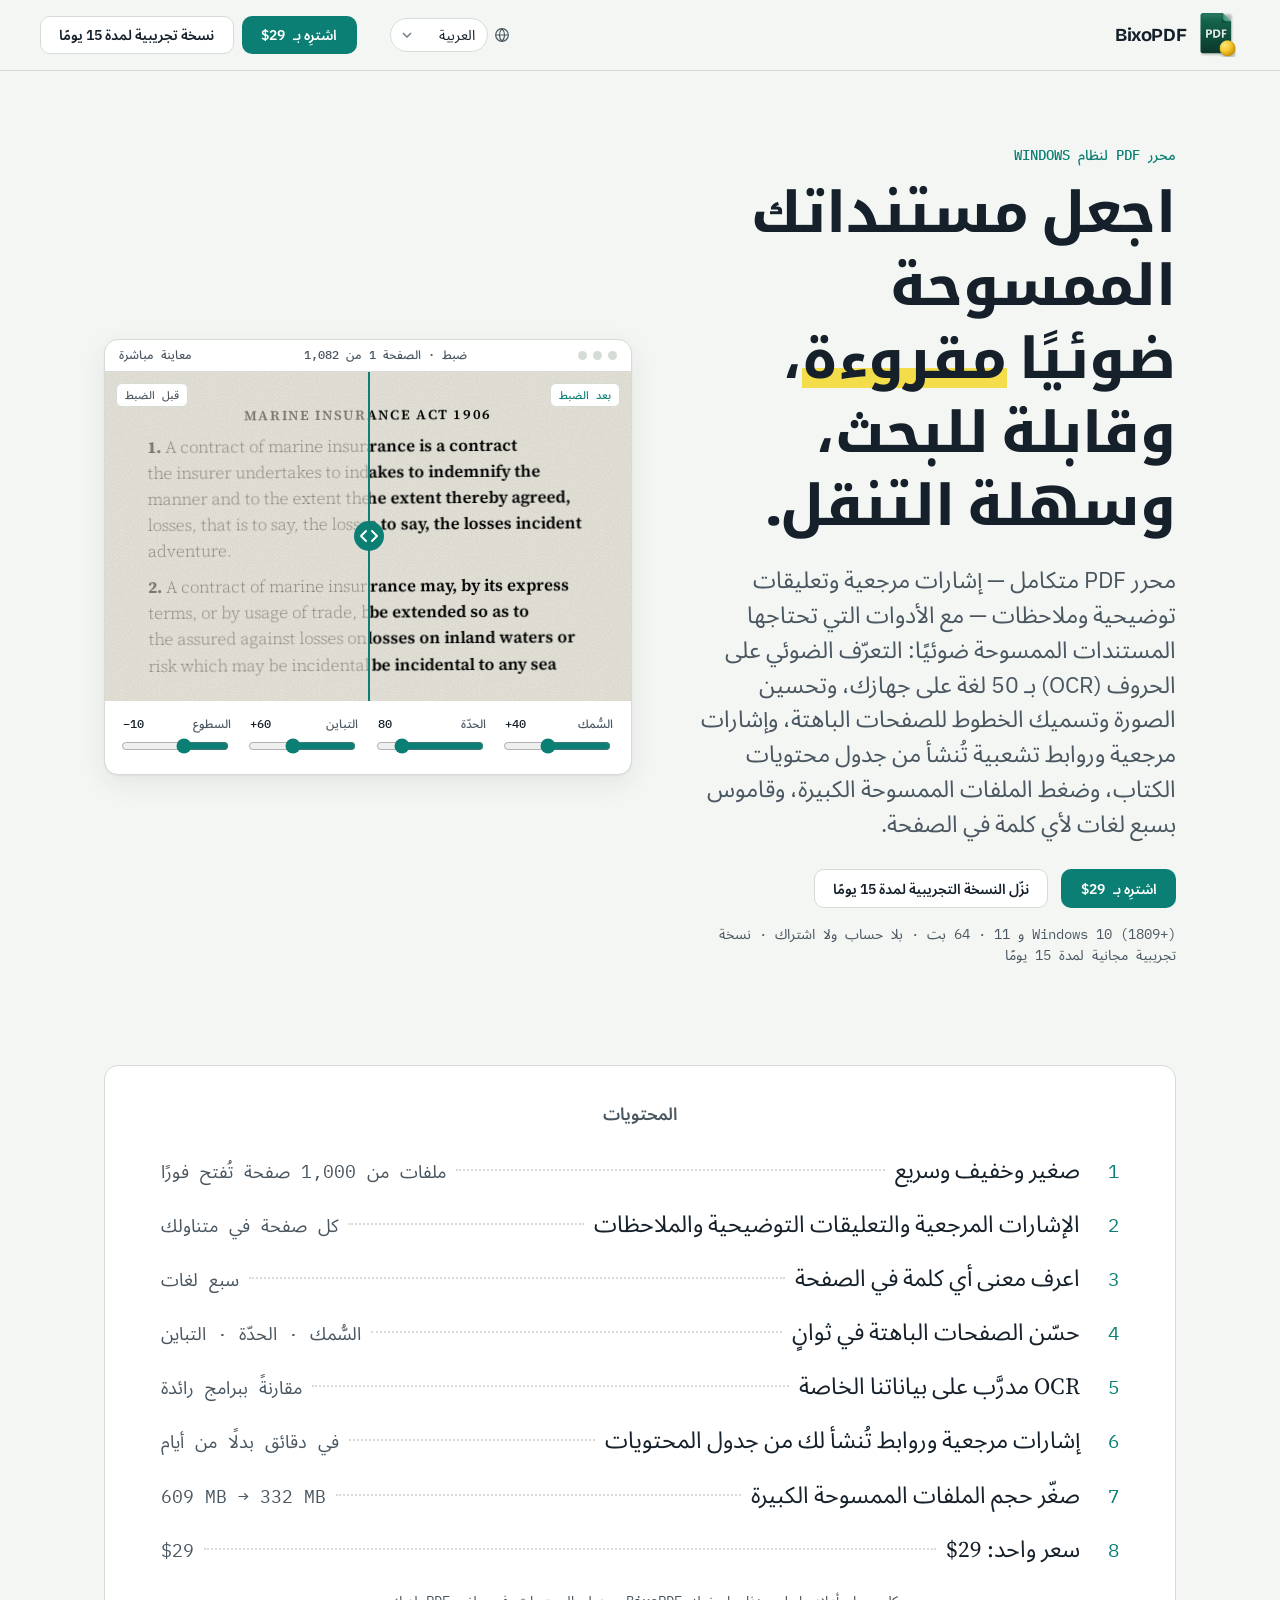
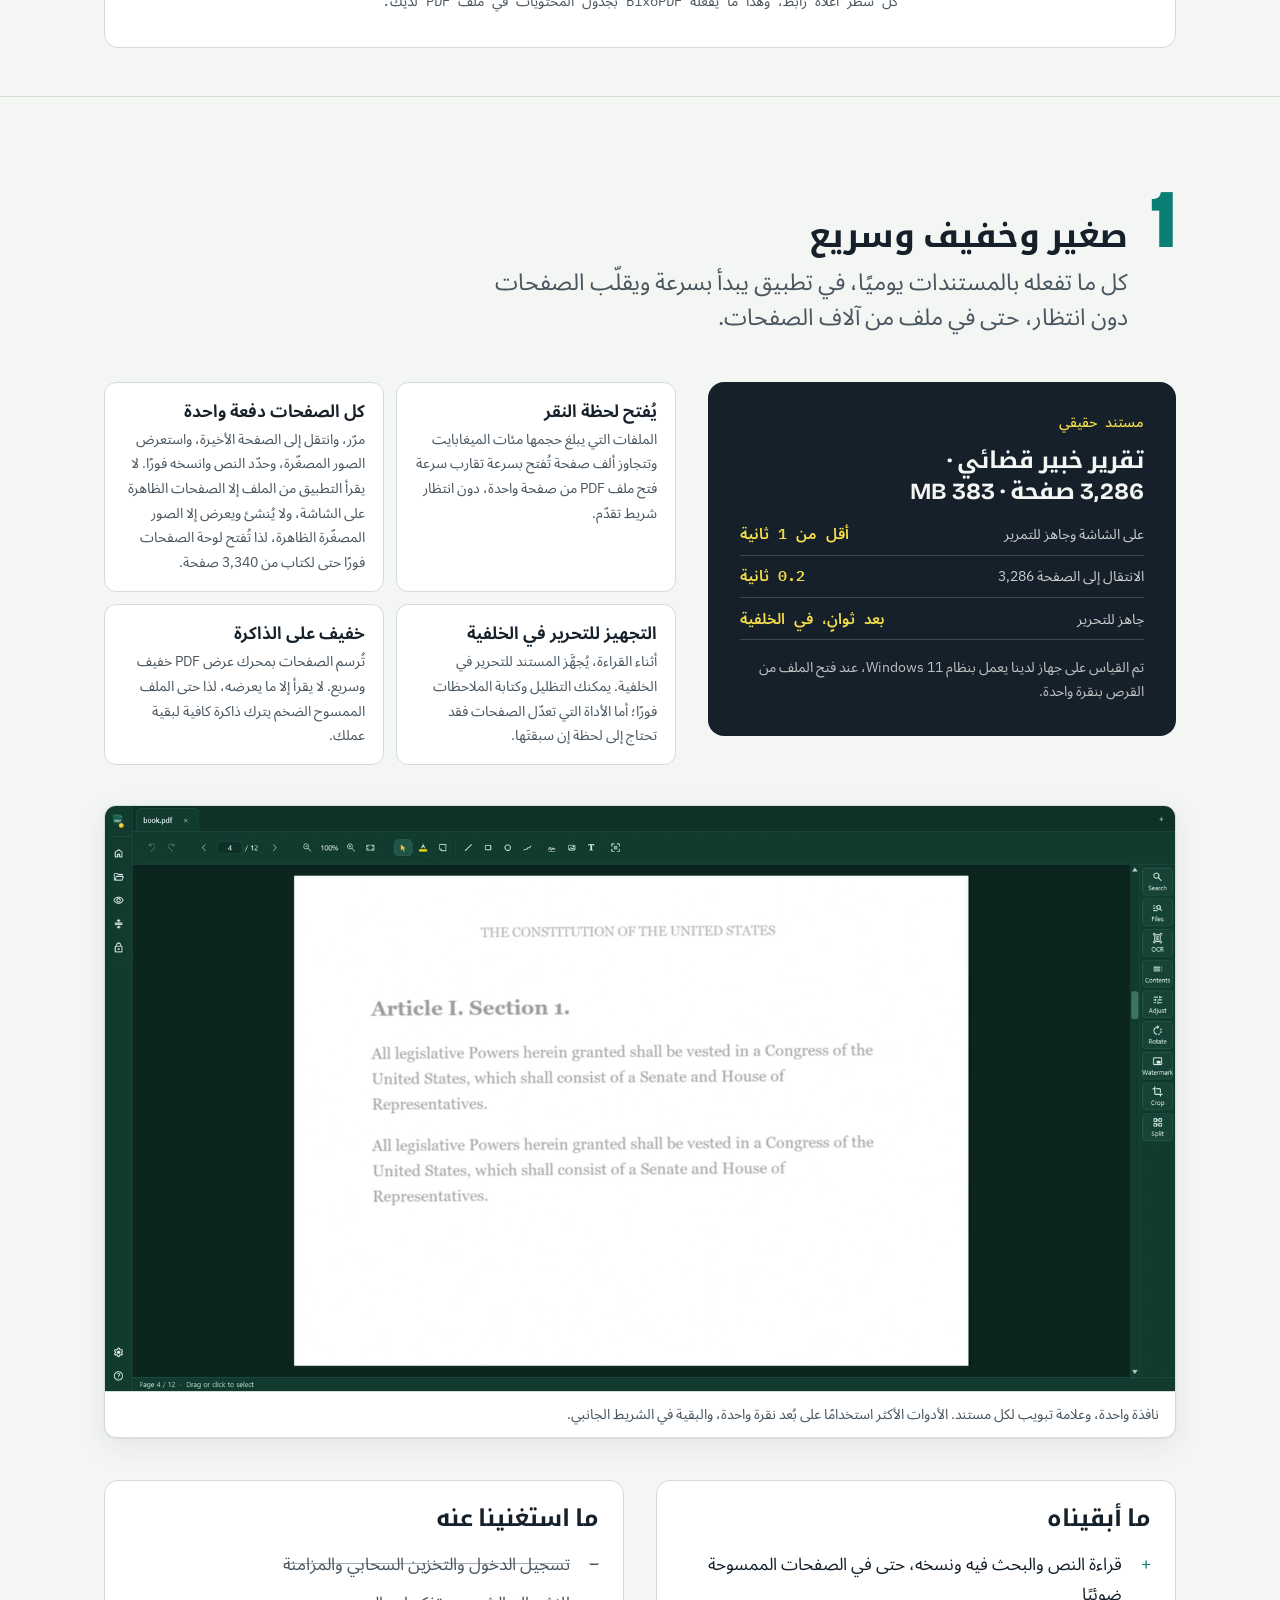
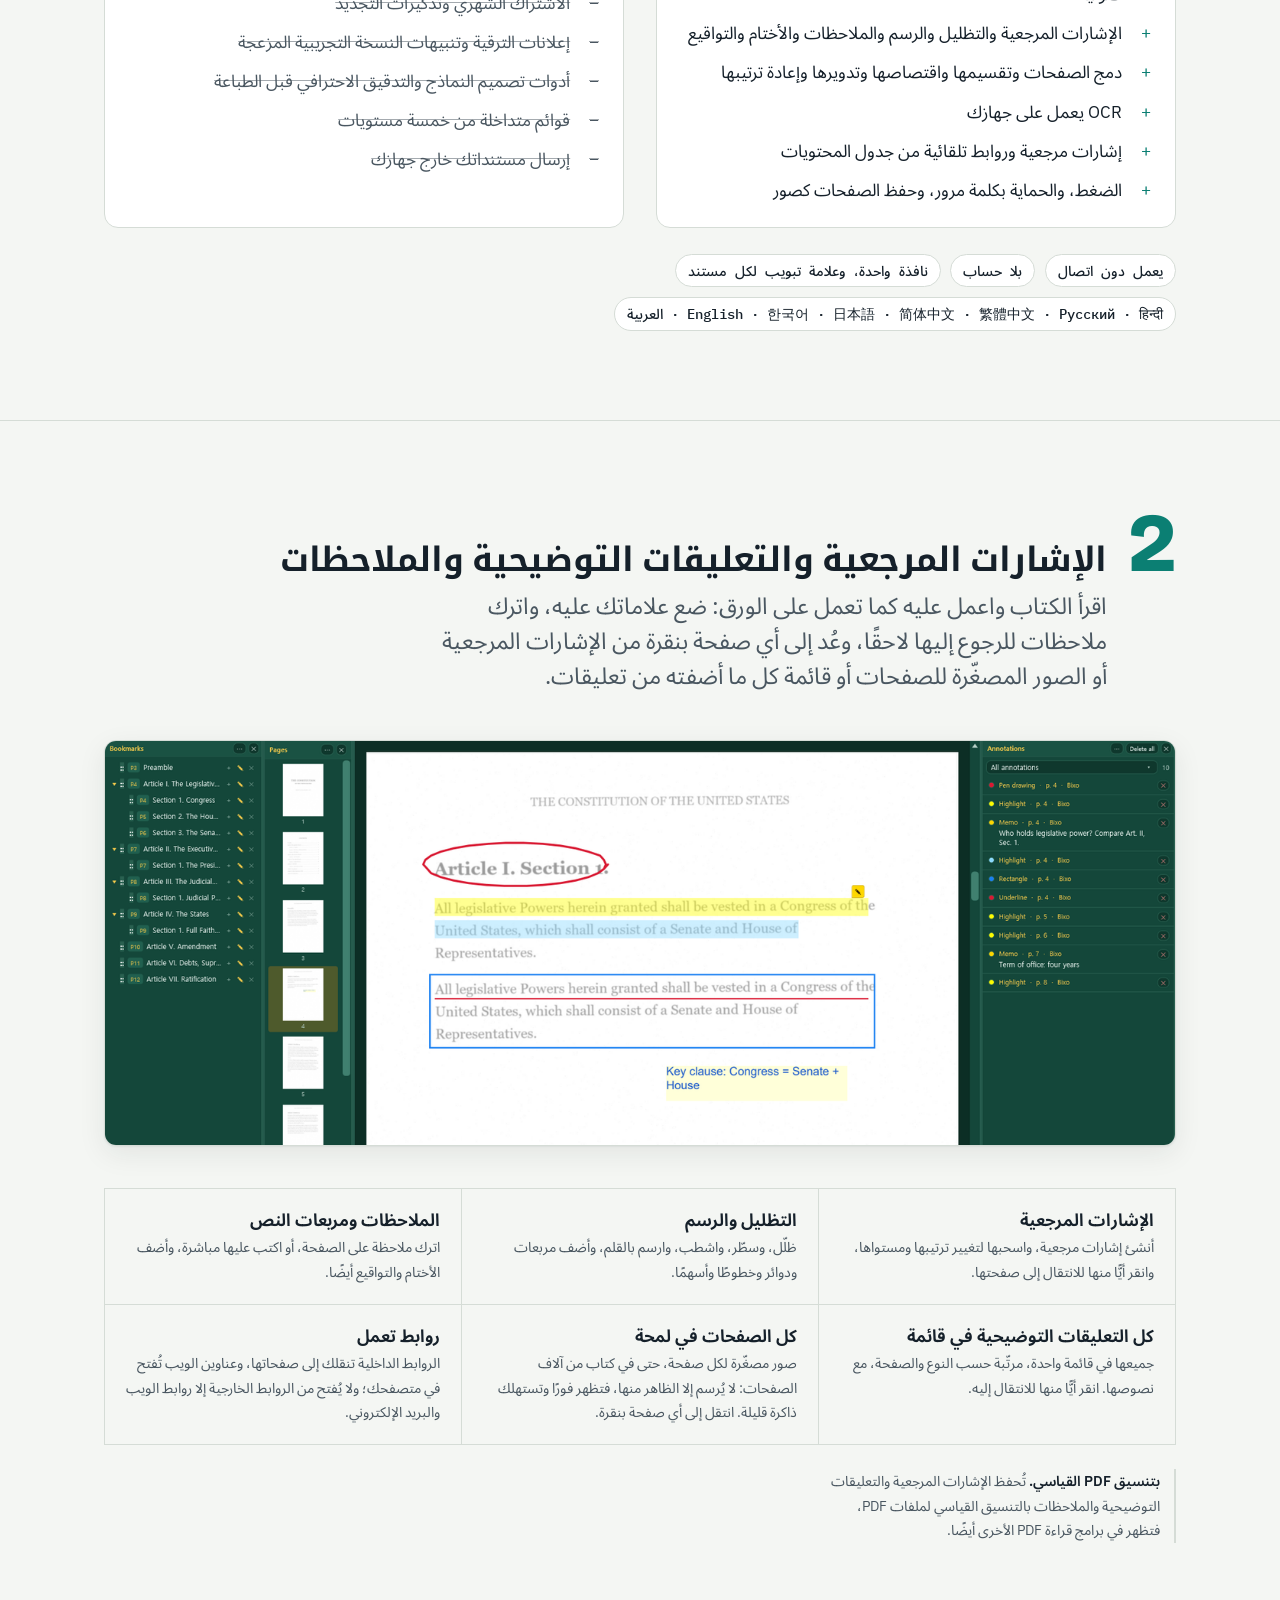
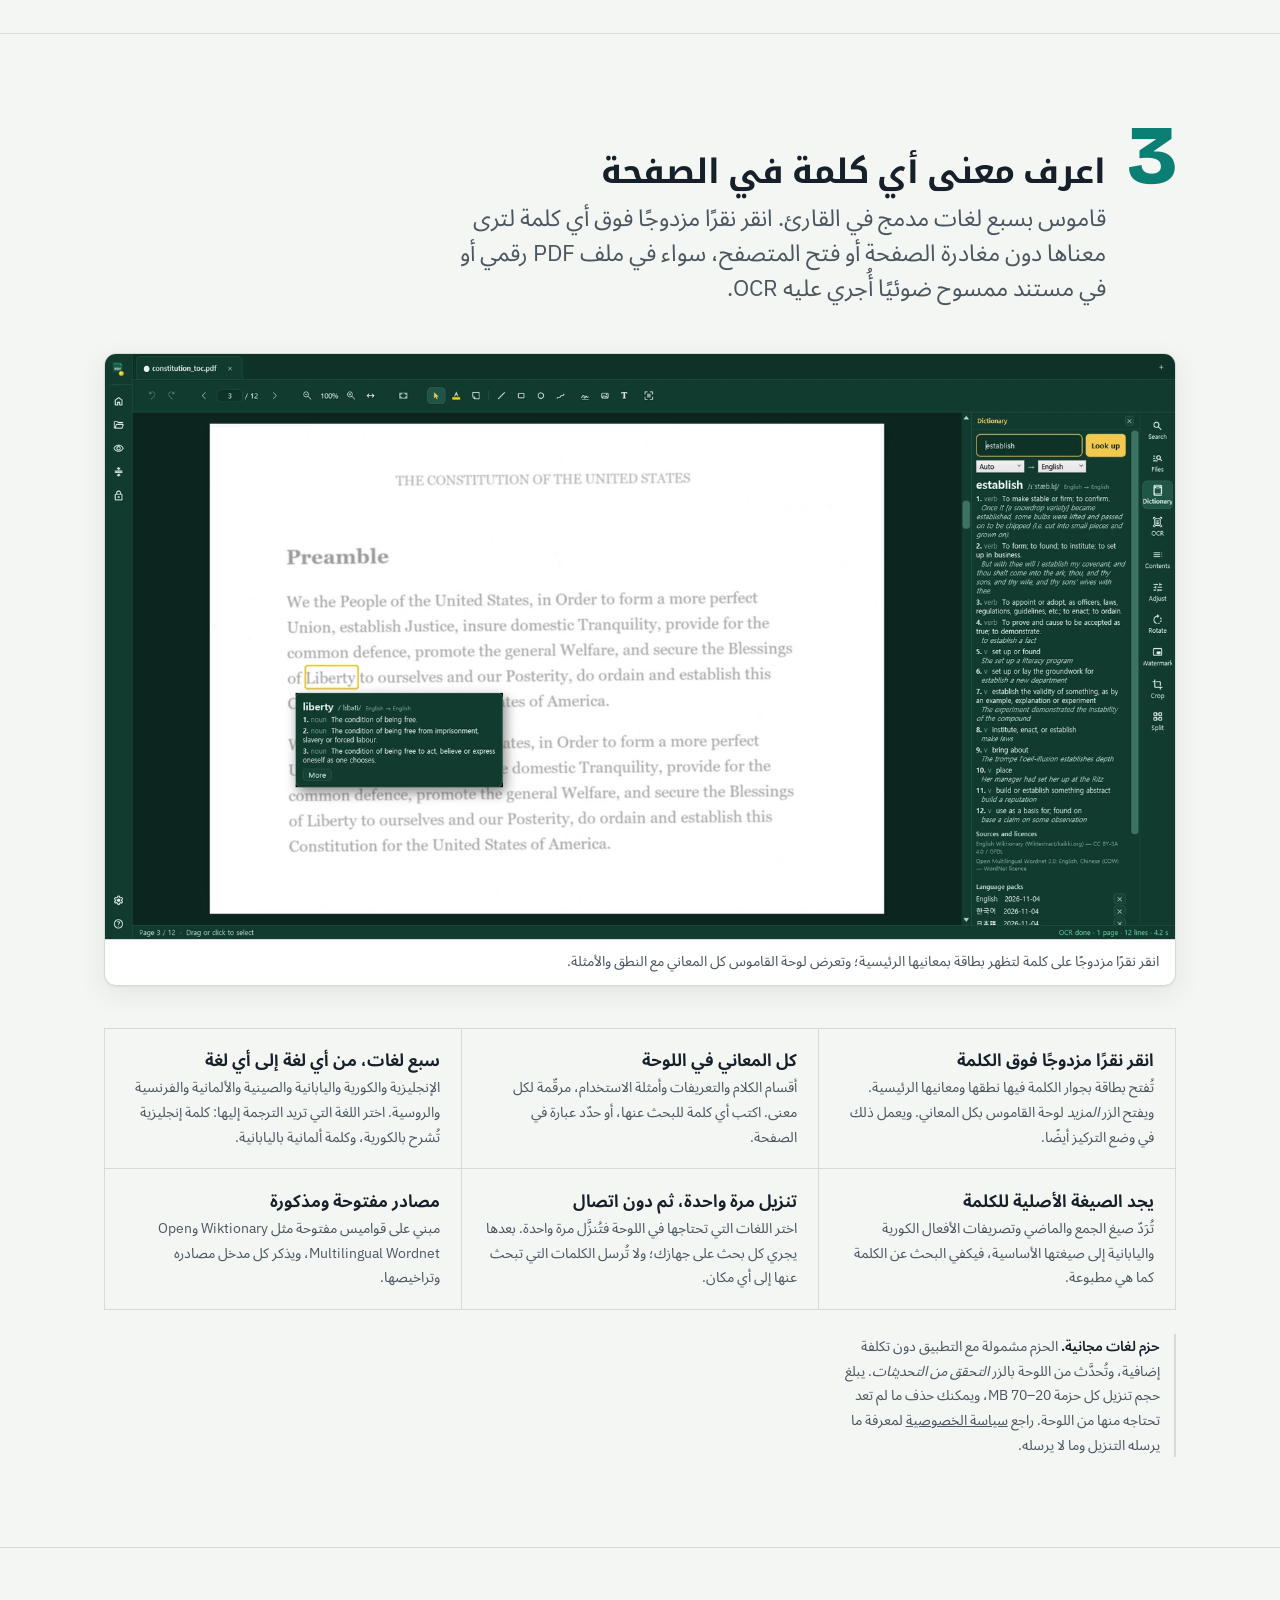
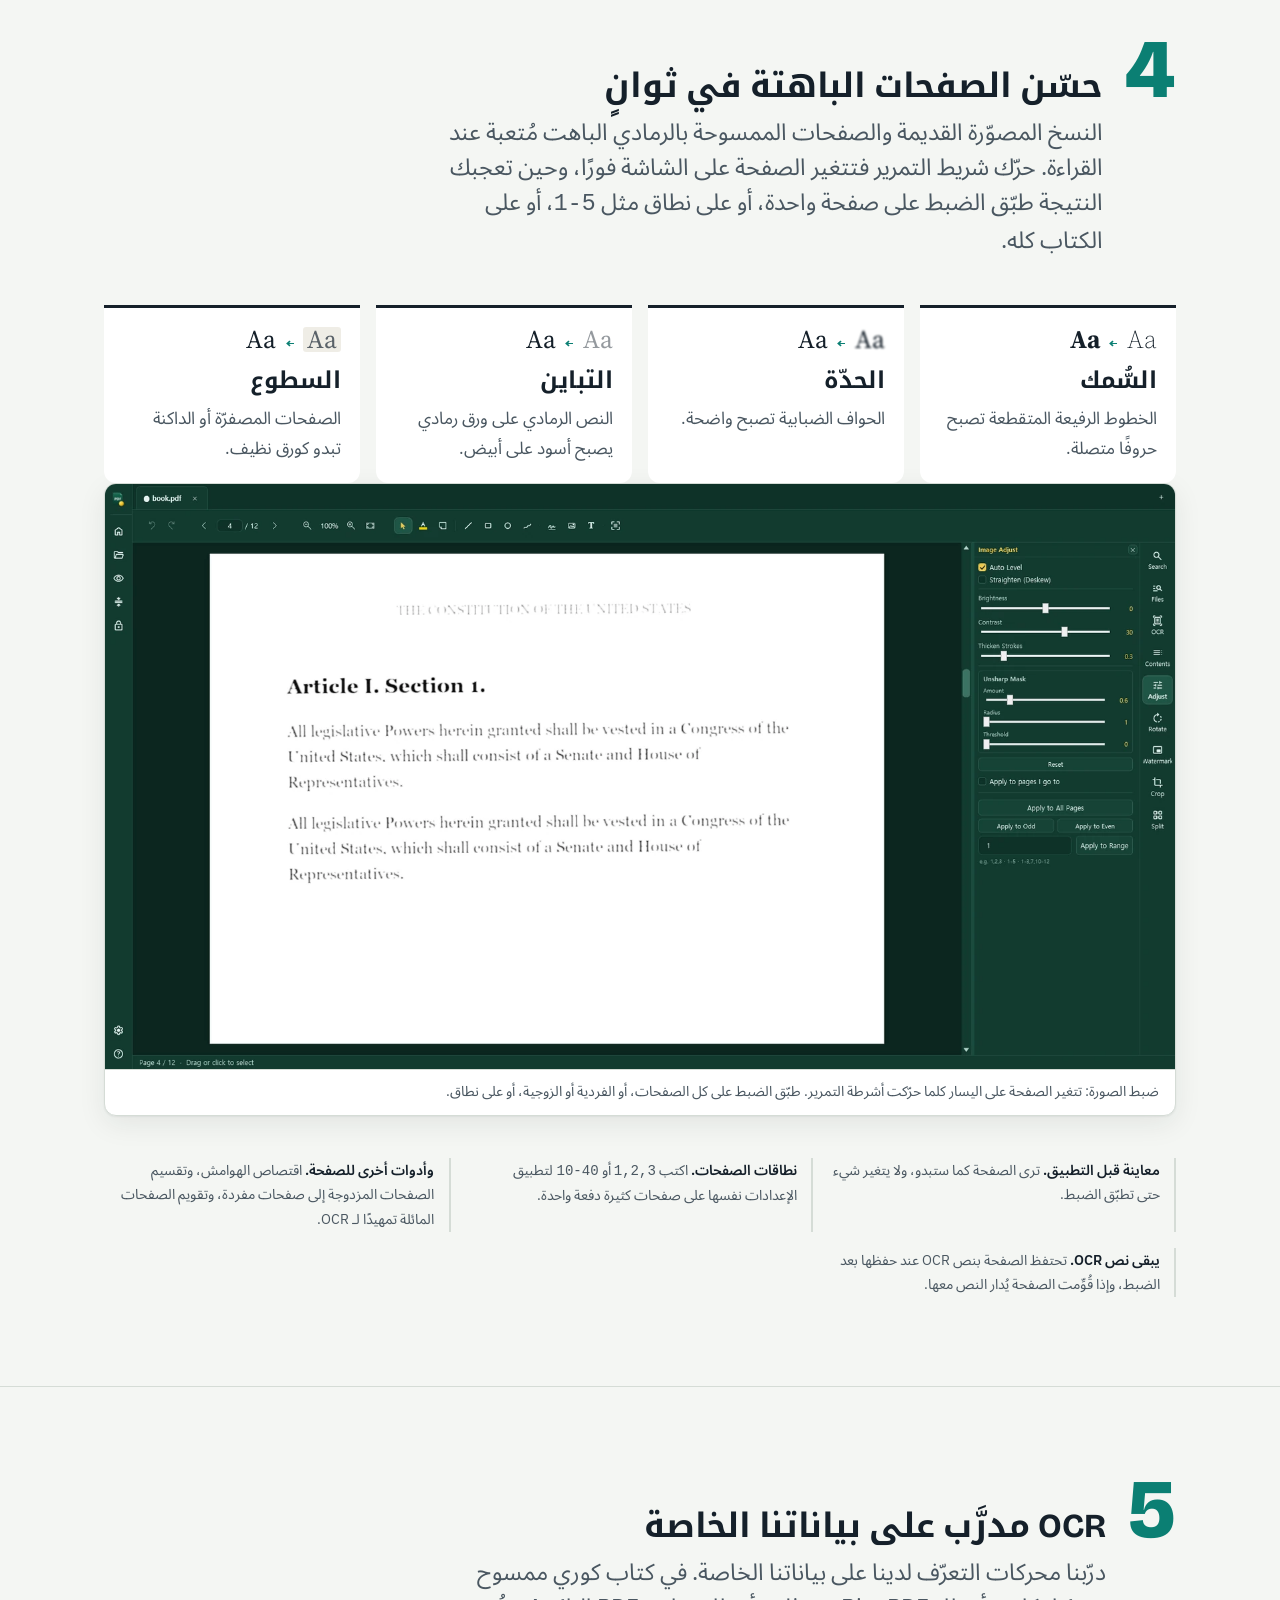
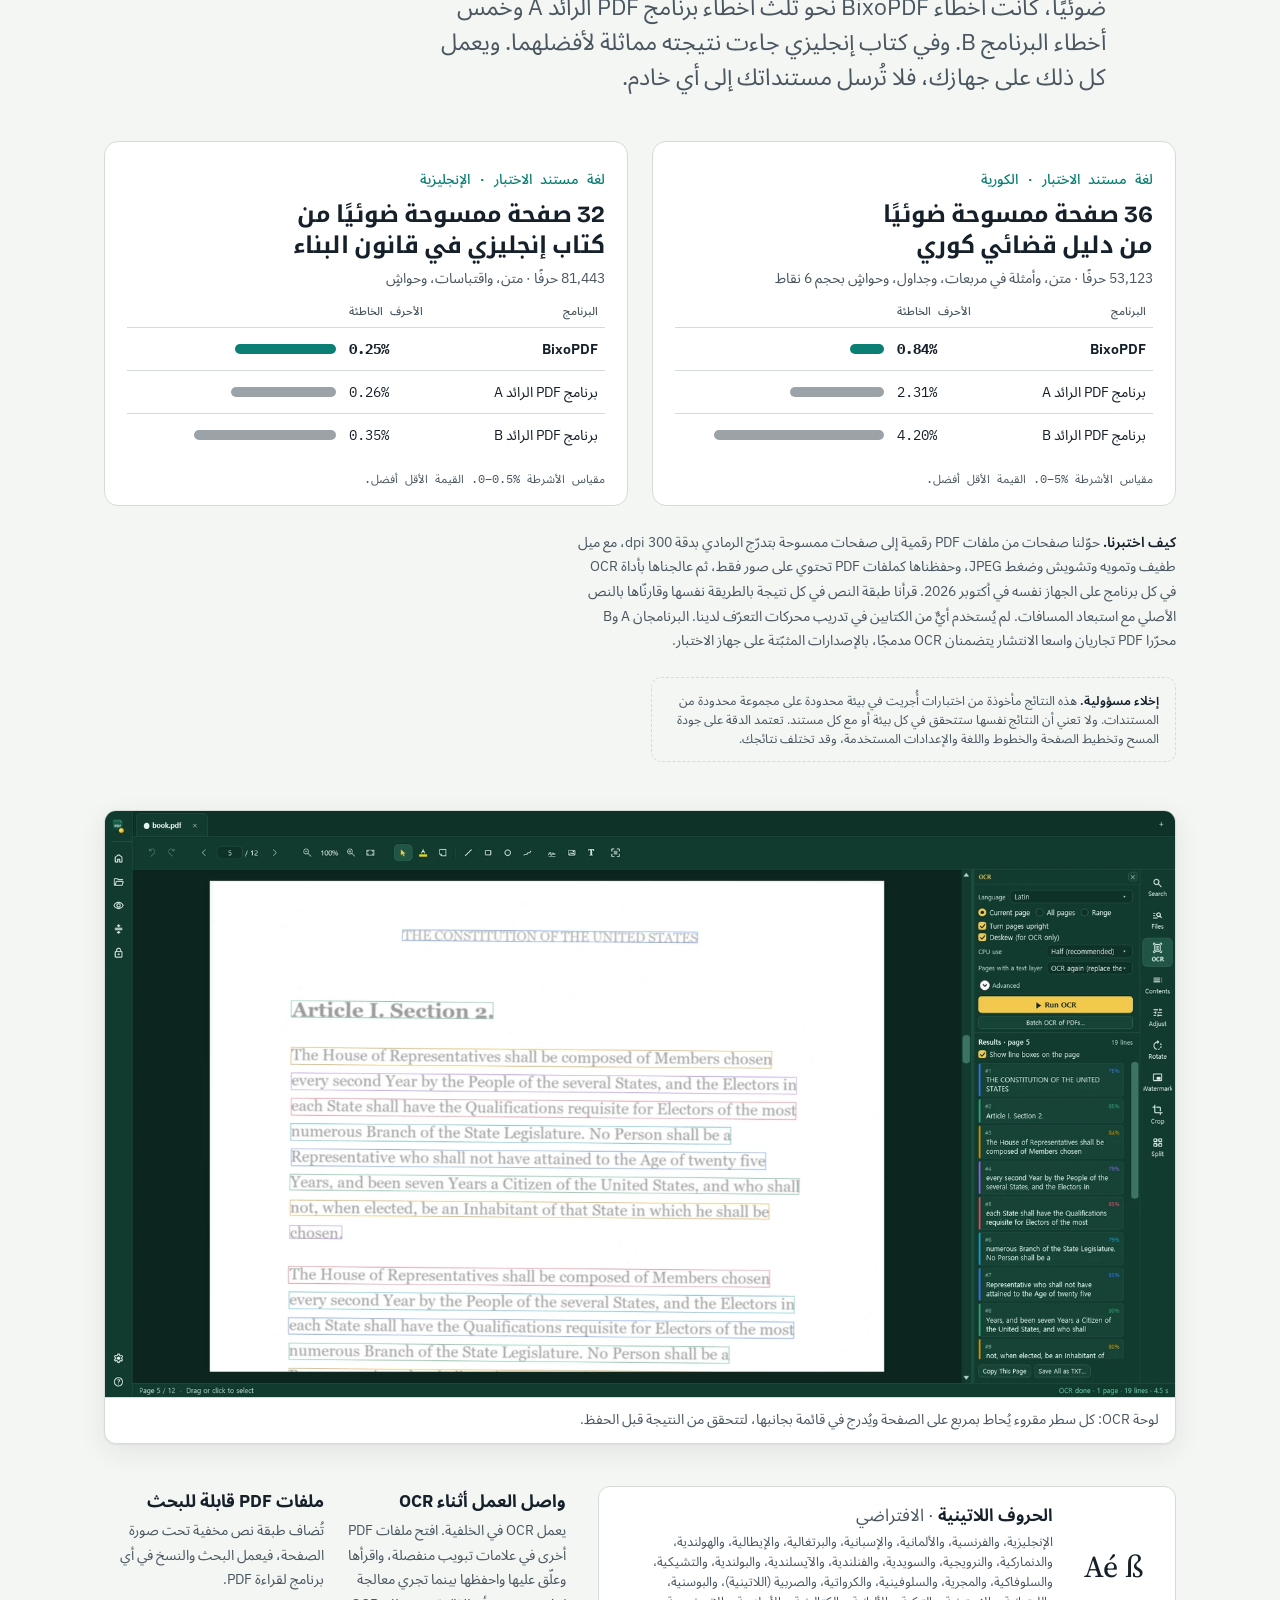
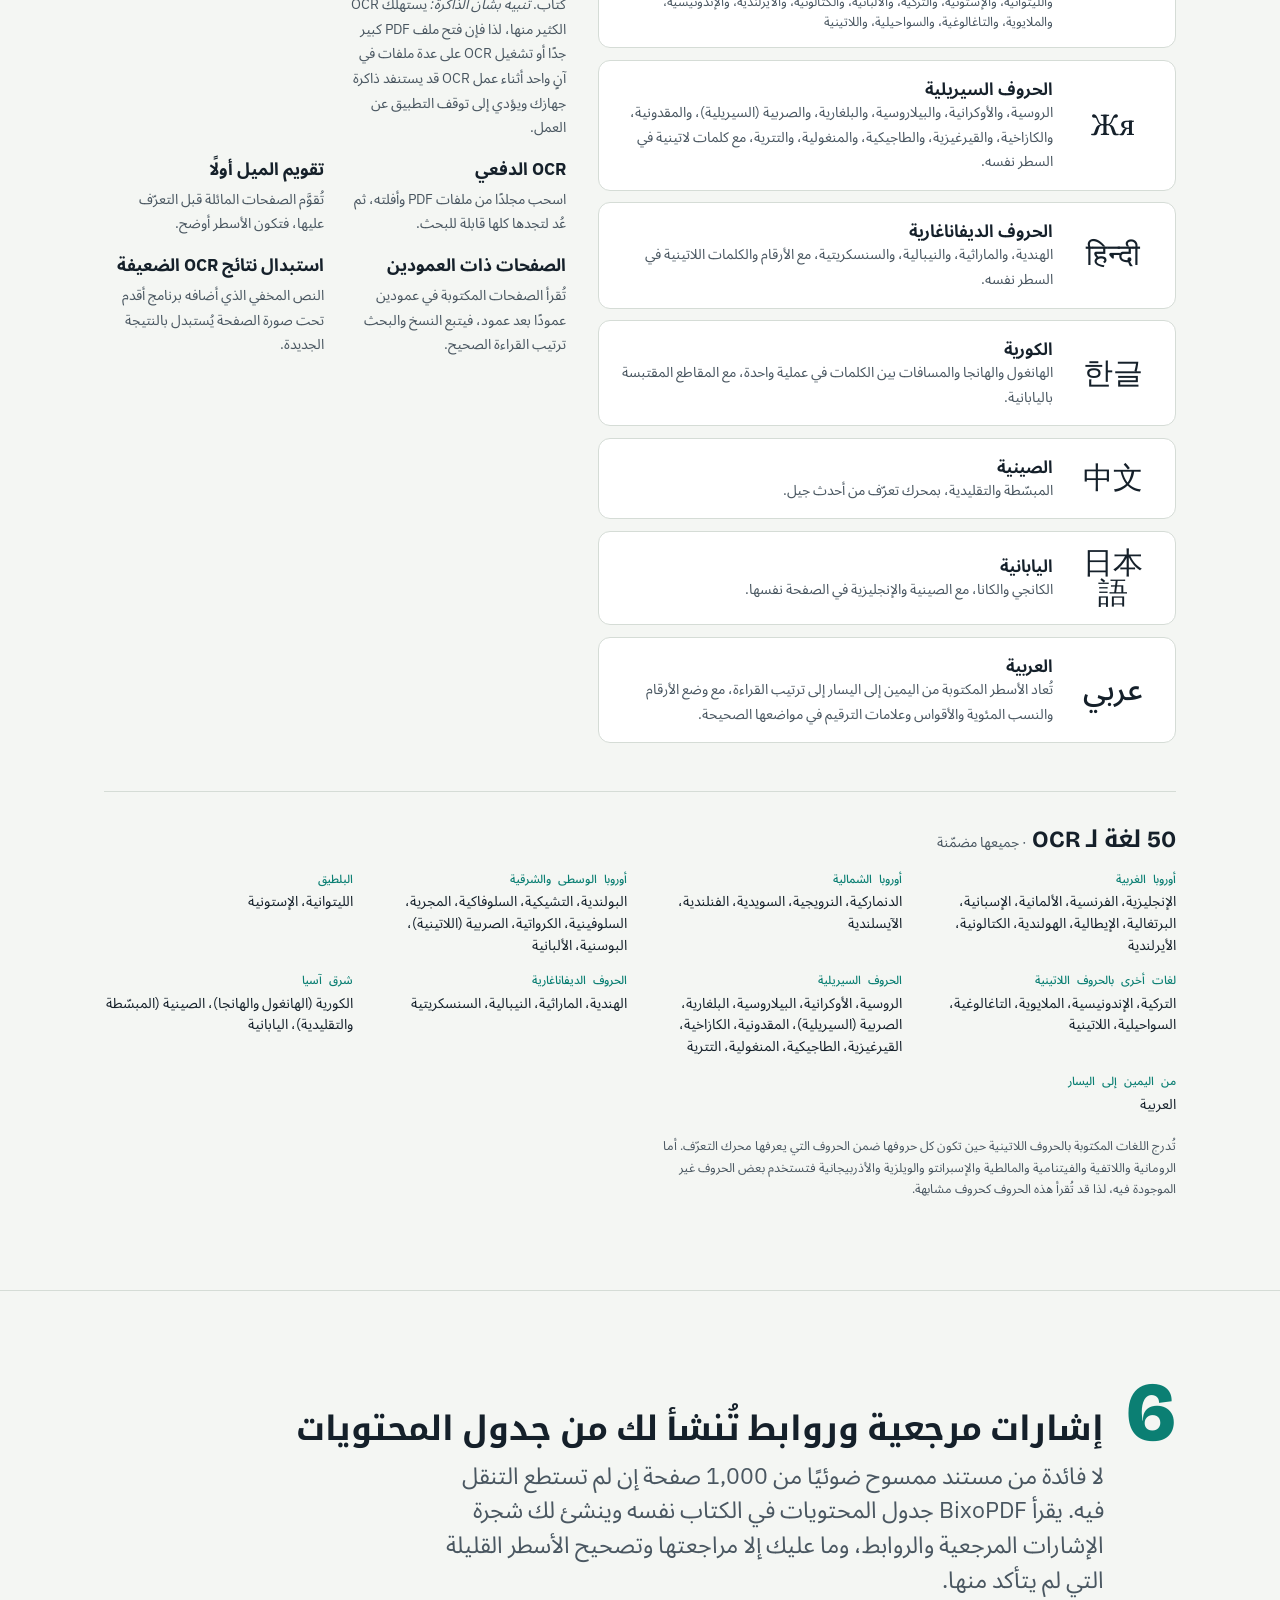
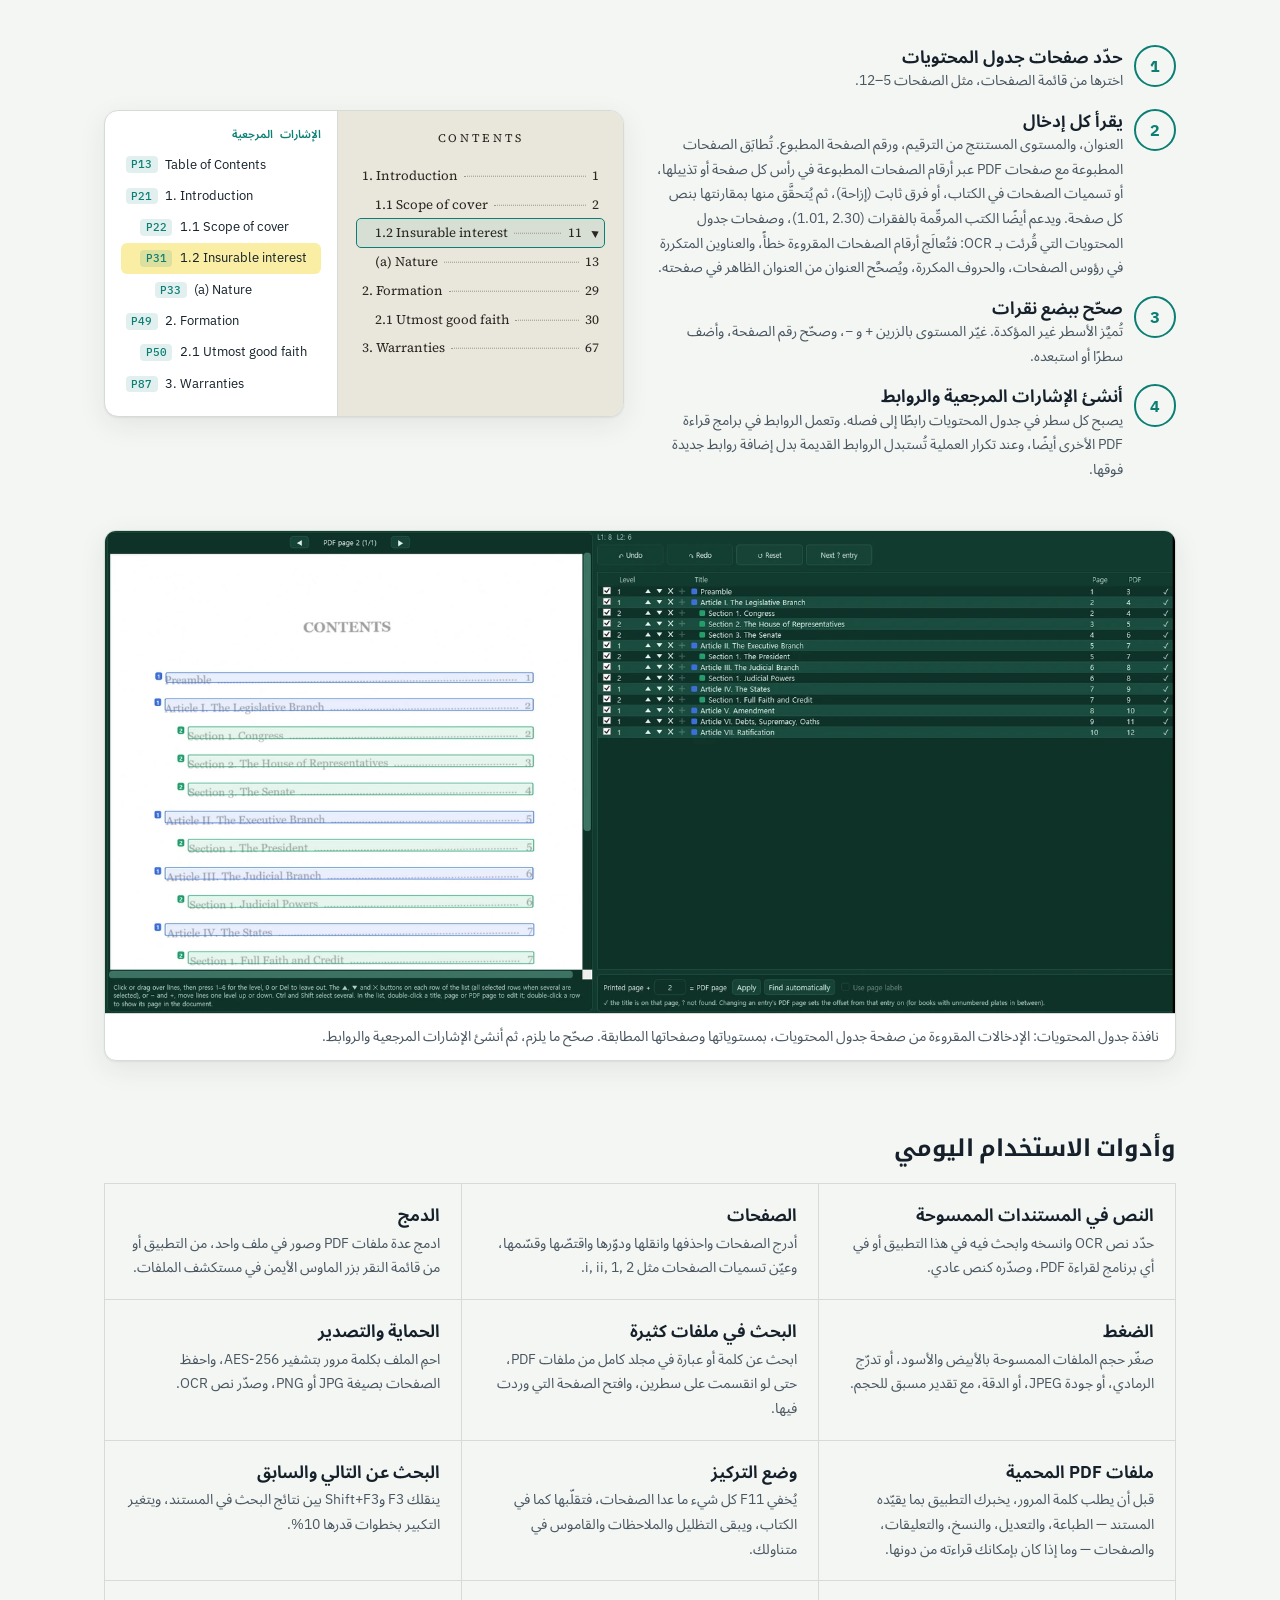
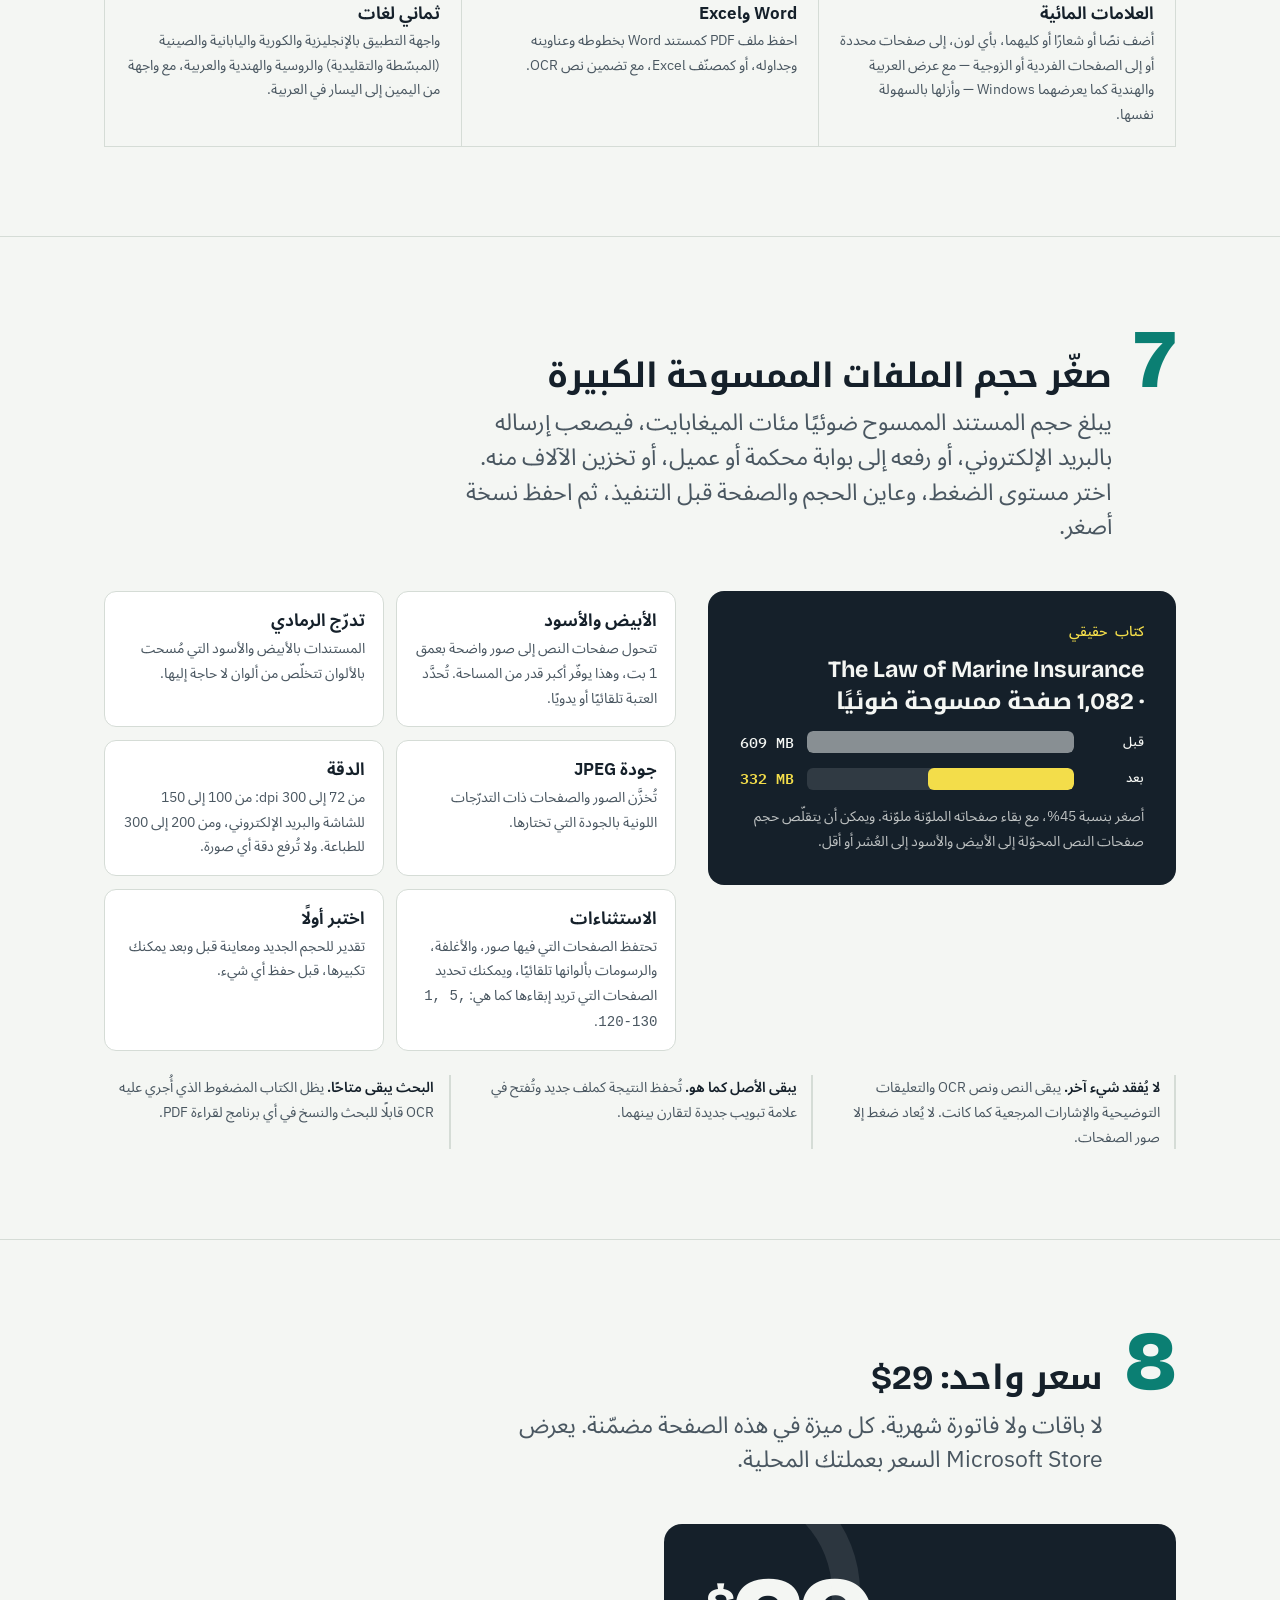
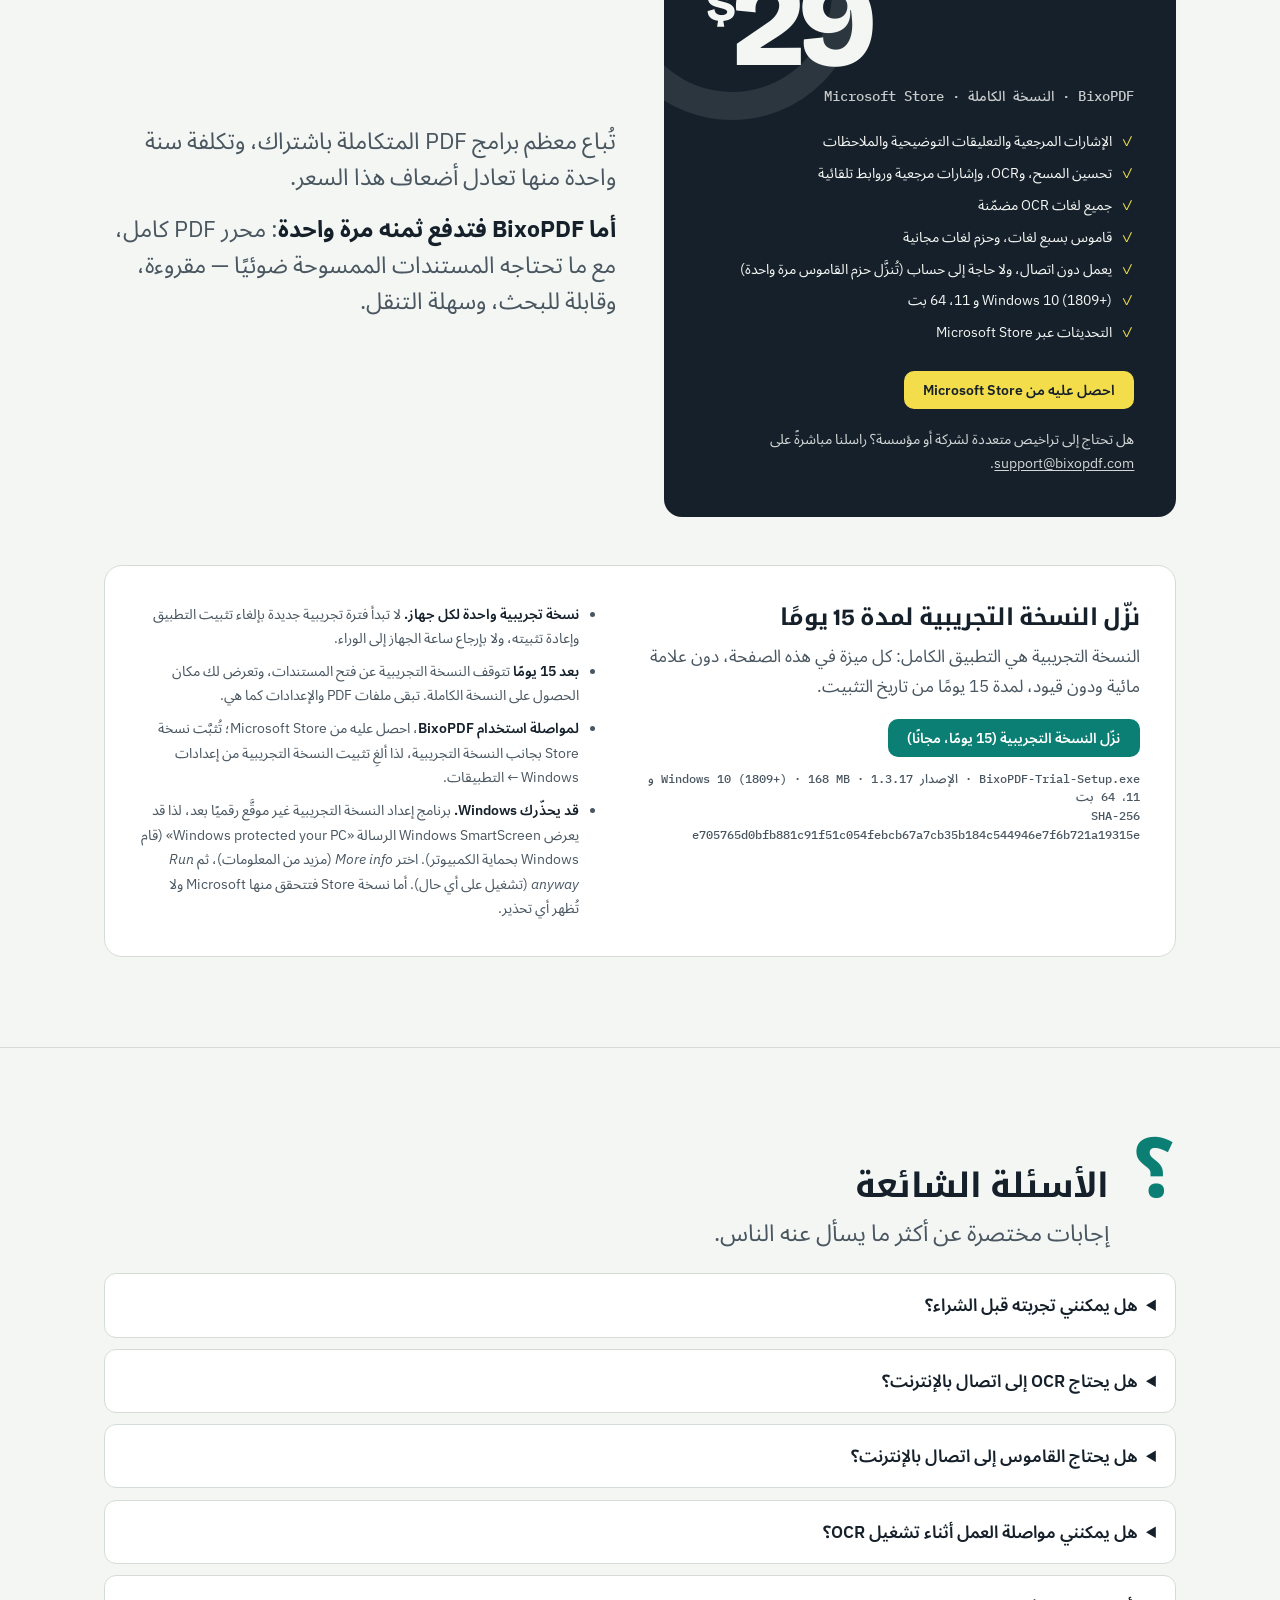
==== commit 19145f5f: "Trial 1.3.17 Co-Authored-By: Claude Opus 5.5 <noreply@anthropic.com>" ====
--- a/ar/index.html
+++ b/ar/index.html
@@ -823,7 +823,7 @@
           <h3>نزّل النسخة التجريبية لمدة 15 يومًا</h3>
           <p>النسخة التجريبية هي التطبيق الكامل: كل ميزة في هذه الصفحة، دون علامة مائية ودون قيود، لمدة 15 يومًا من تاريخ التثبيت.</p>
           <a class="btn btn-primary" rel="nofollow" href="/download.html?l=ar&amp;from=trial-section">نزّل النسخة التجريبية (15 يومًا، مجانًا)</a>
-          <p class="file"><bdi dir="ltr">BixoPDF-Trial-Setup.exe</bdi> · الإصدار <bdi dir="ltr">1.3.16</bdi> · <bdi dir="ltr">168 MB</bdi> · <bdi dir="ltr">Windows 10 (1809+)</bdi> و 11، 64 بت<br><bdi dir="ltr">SHA-256 92056f2027545f4be3eb57844cd2f711ef0f12e9073c6b62295a94d75f7a3fcc</bdi></p>
+          <p class="file"><bdi dir="ltr">BixoPDF-Trial-Setup.exe</bdi> · الإصدار <bdi dir="ltr">1.3.17</bdi> · <bdi dir="ltr">168 MB</bdi> · <bdi dir="ltr">Windows 10 (1809+)</bdi> و 11، 64 بت<br><bdi dir="ltr">SHA-256 e705765d0bfb881c91f51c054febcb67a7cb35b184c544946e7f6b721a19315e</bdi></p>
         </div>
         <ul>
           <li><b>نسخة تجريبية واحدة لكل جهاز.</b> لا تبدأ فترة تجريبية جديدة بإلغاء تثبيت التطبيق وإعادة تثبيته، ولا بإرجاع ساعة الجهاز إلى الوراء.</li>
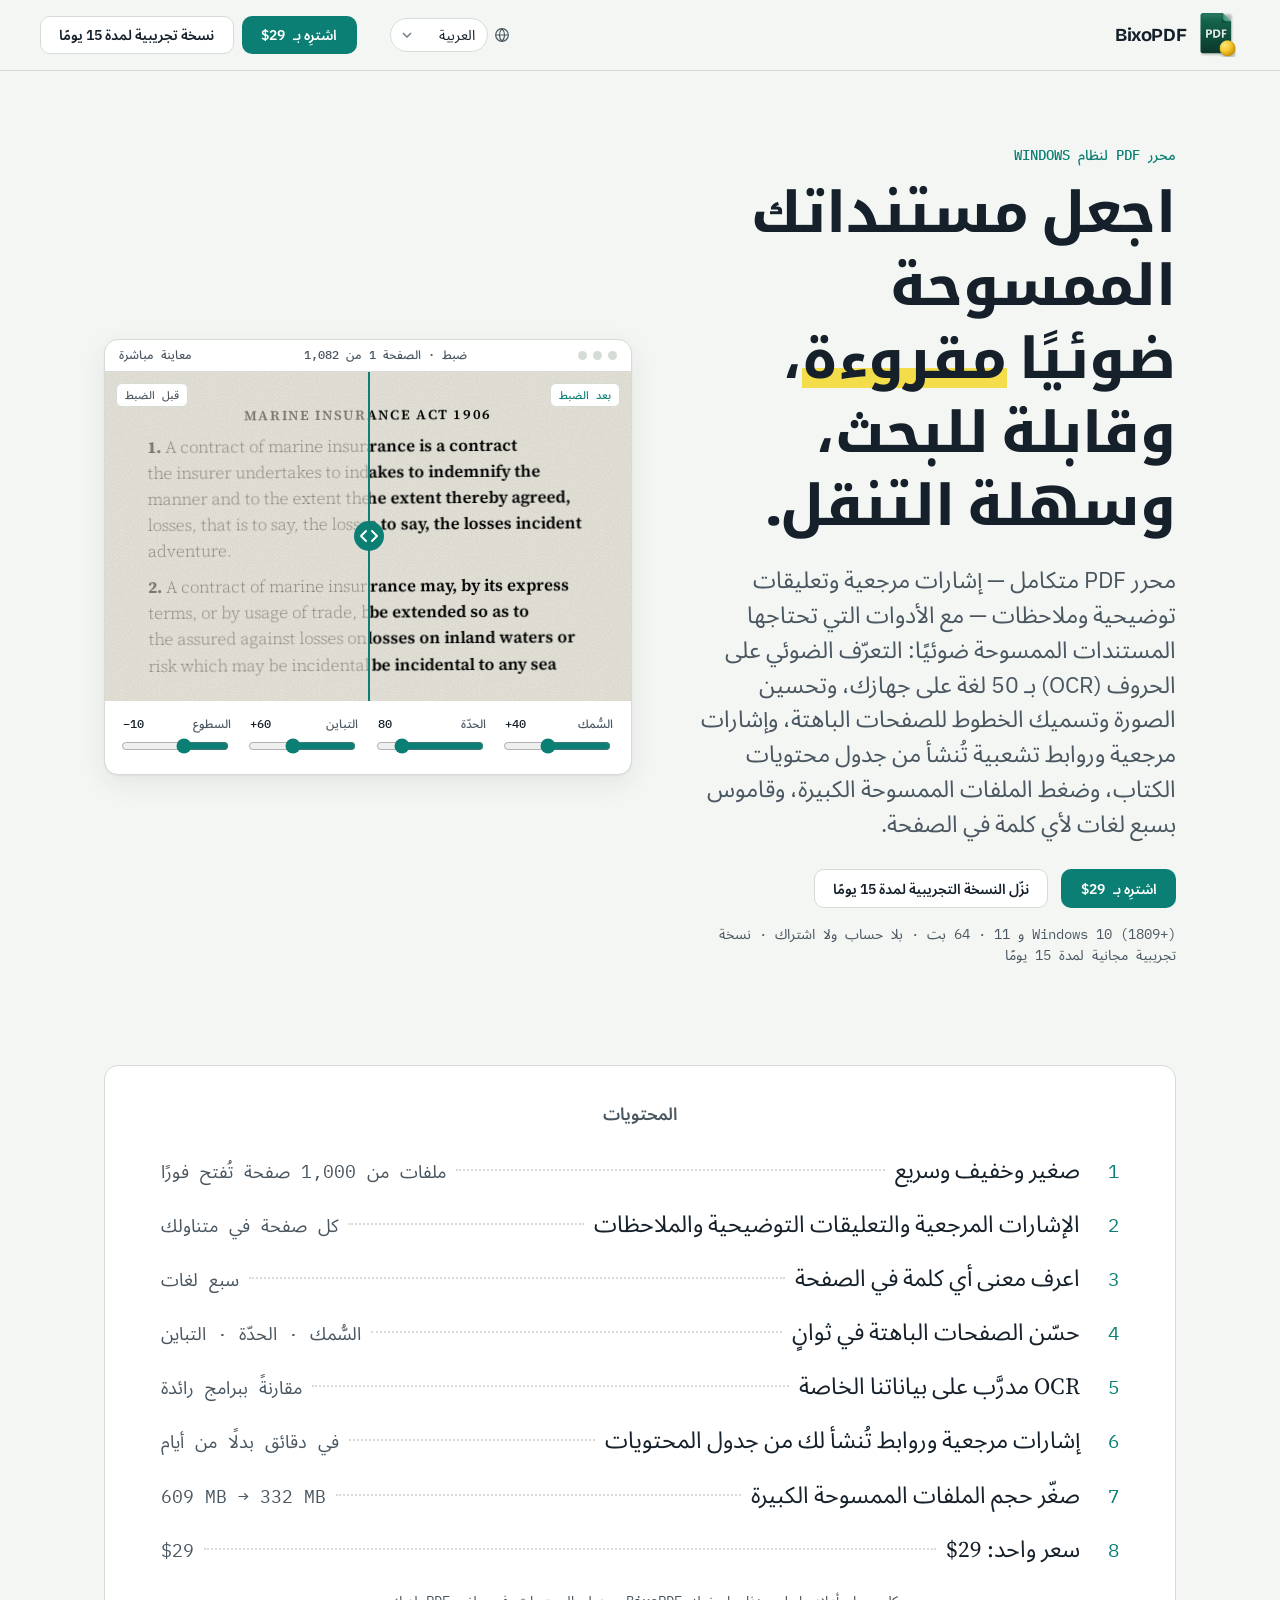
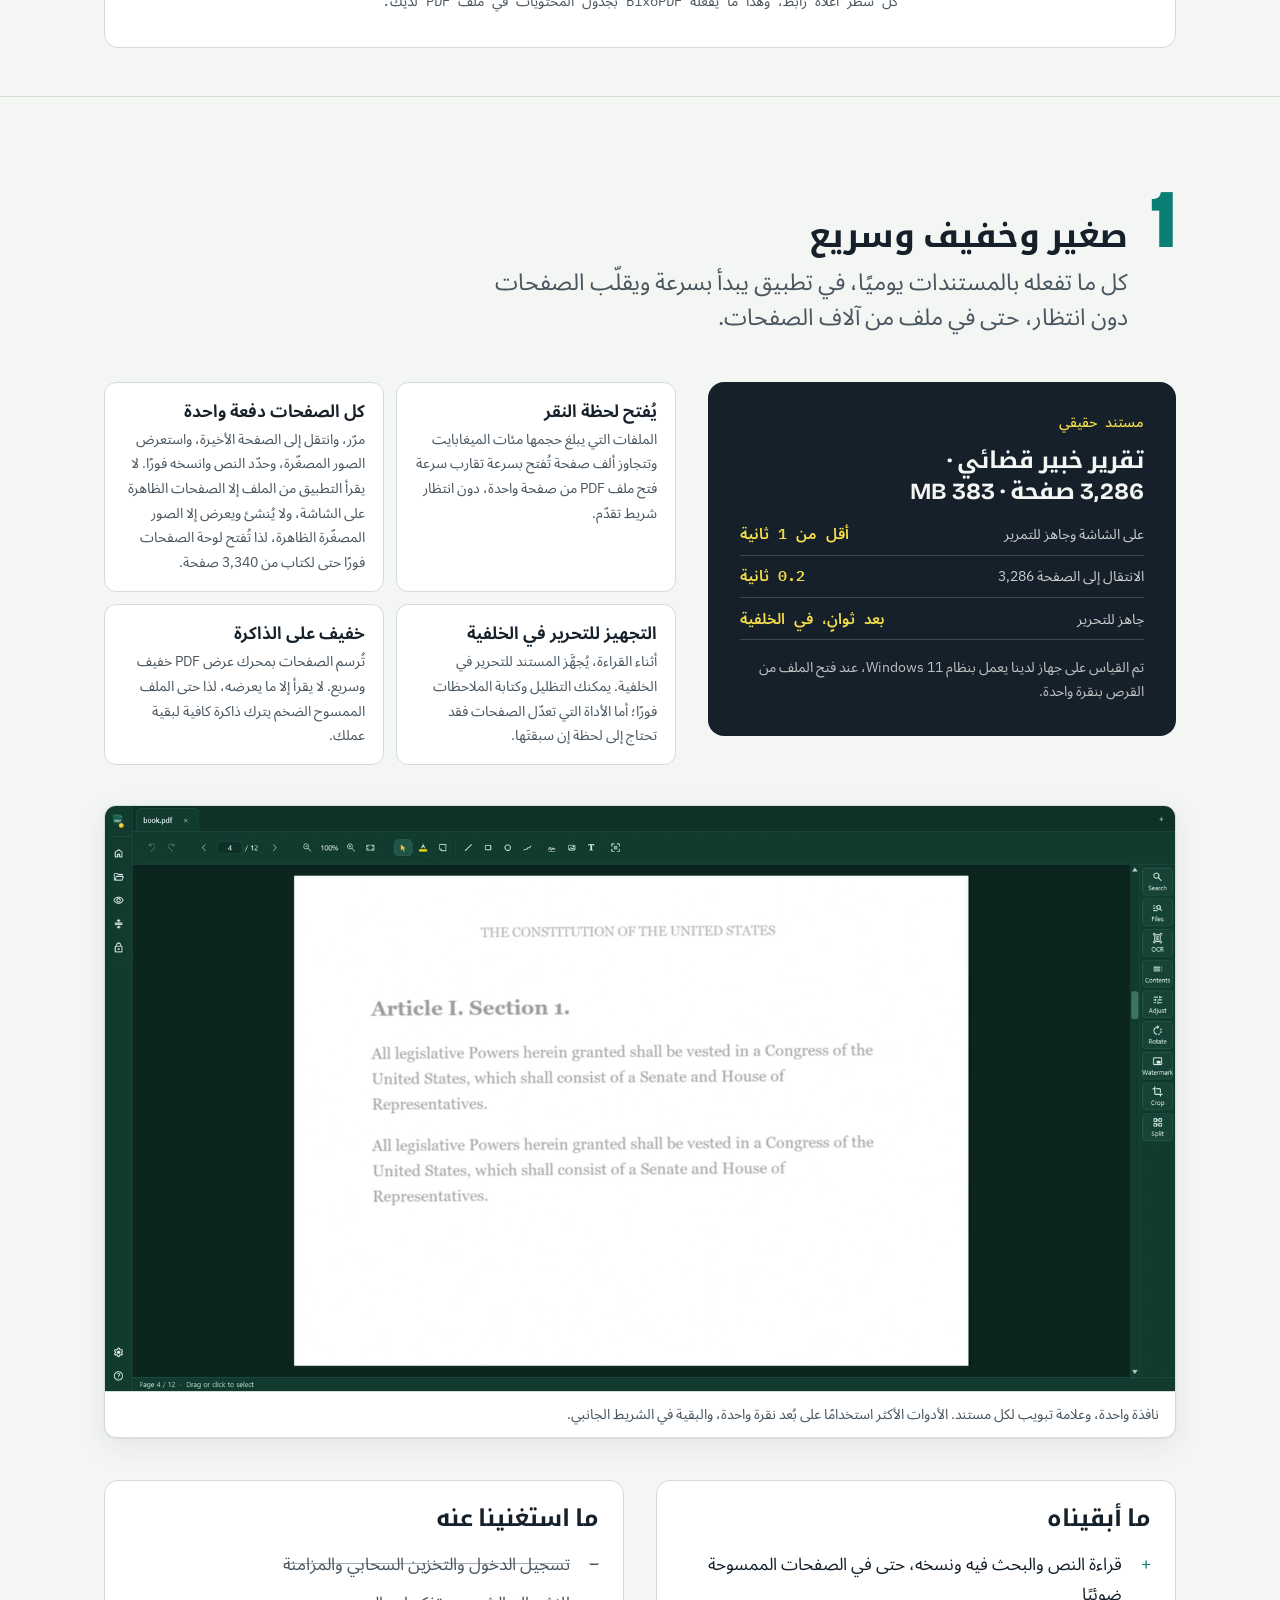
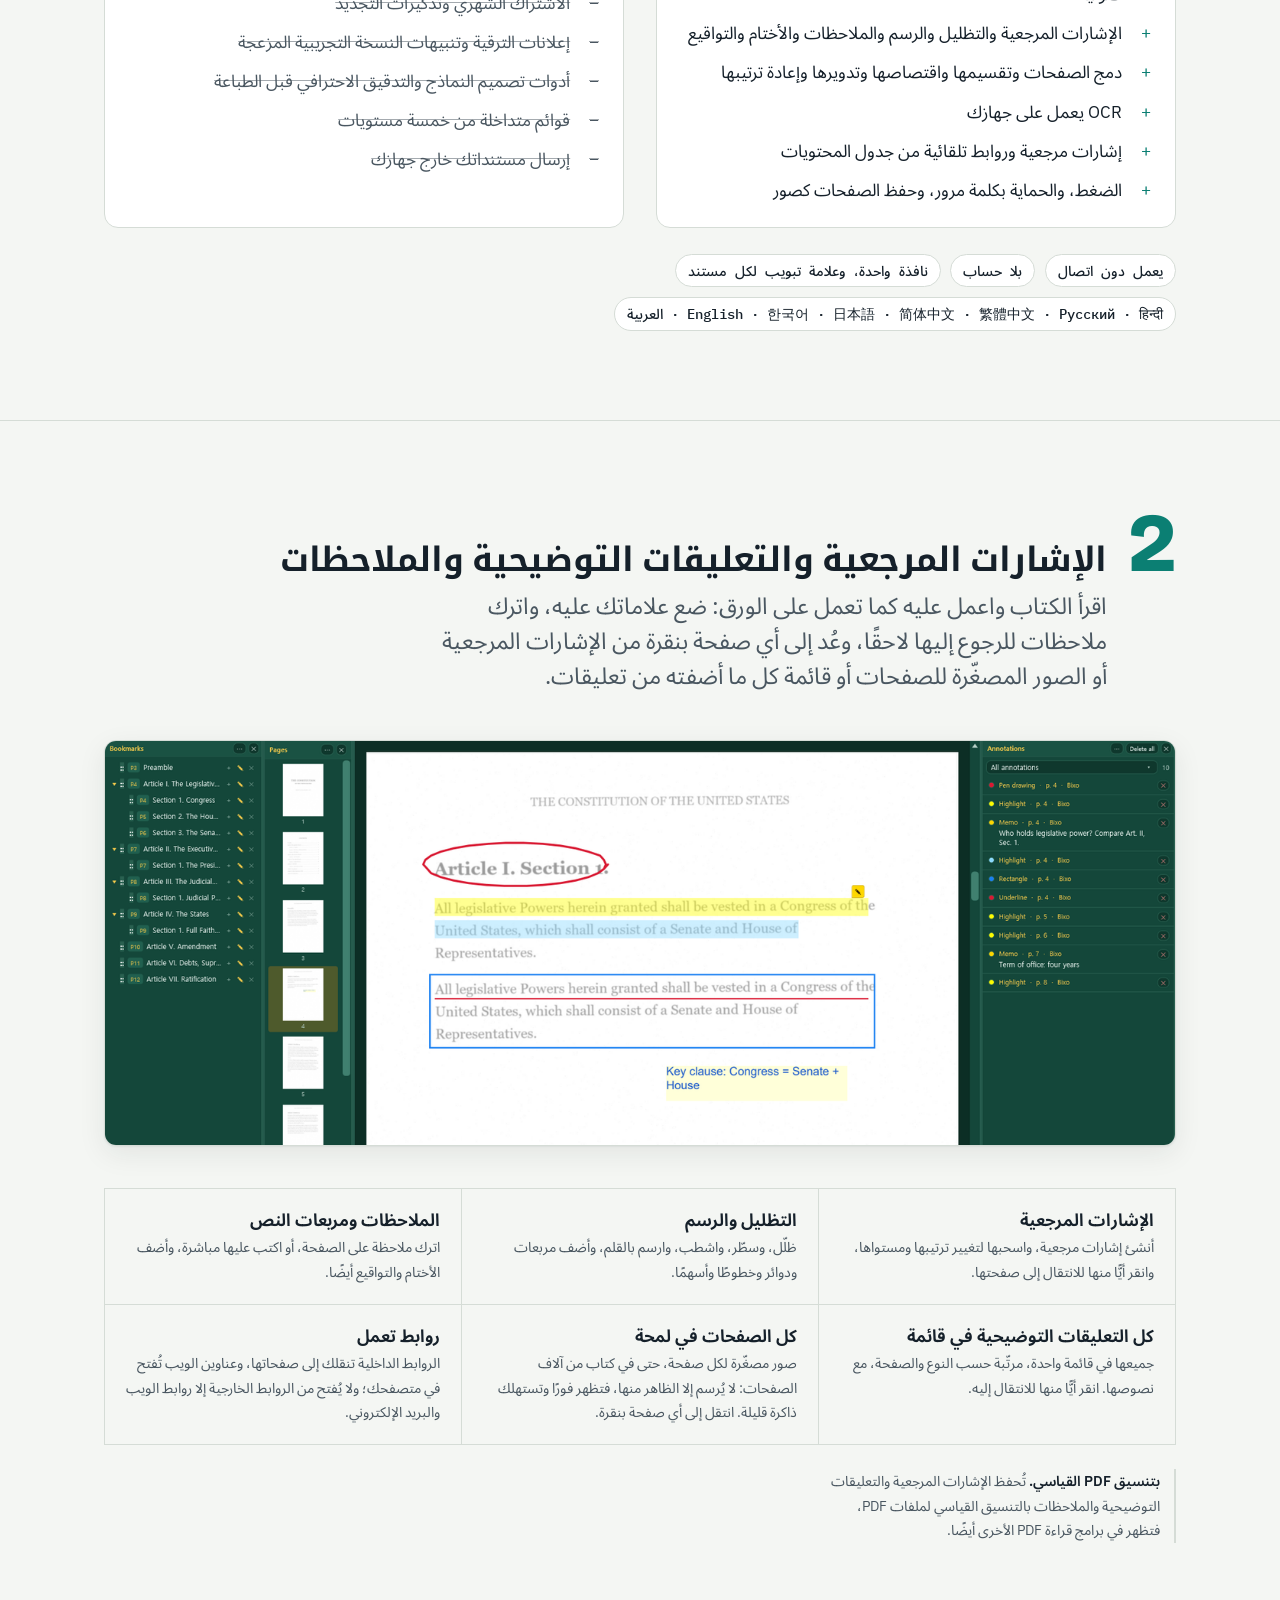
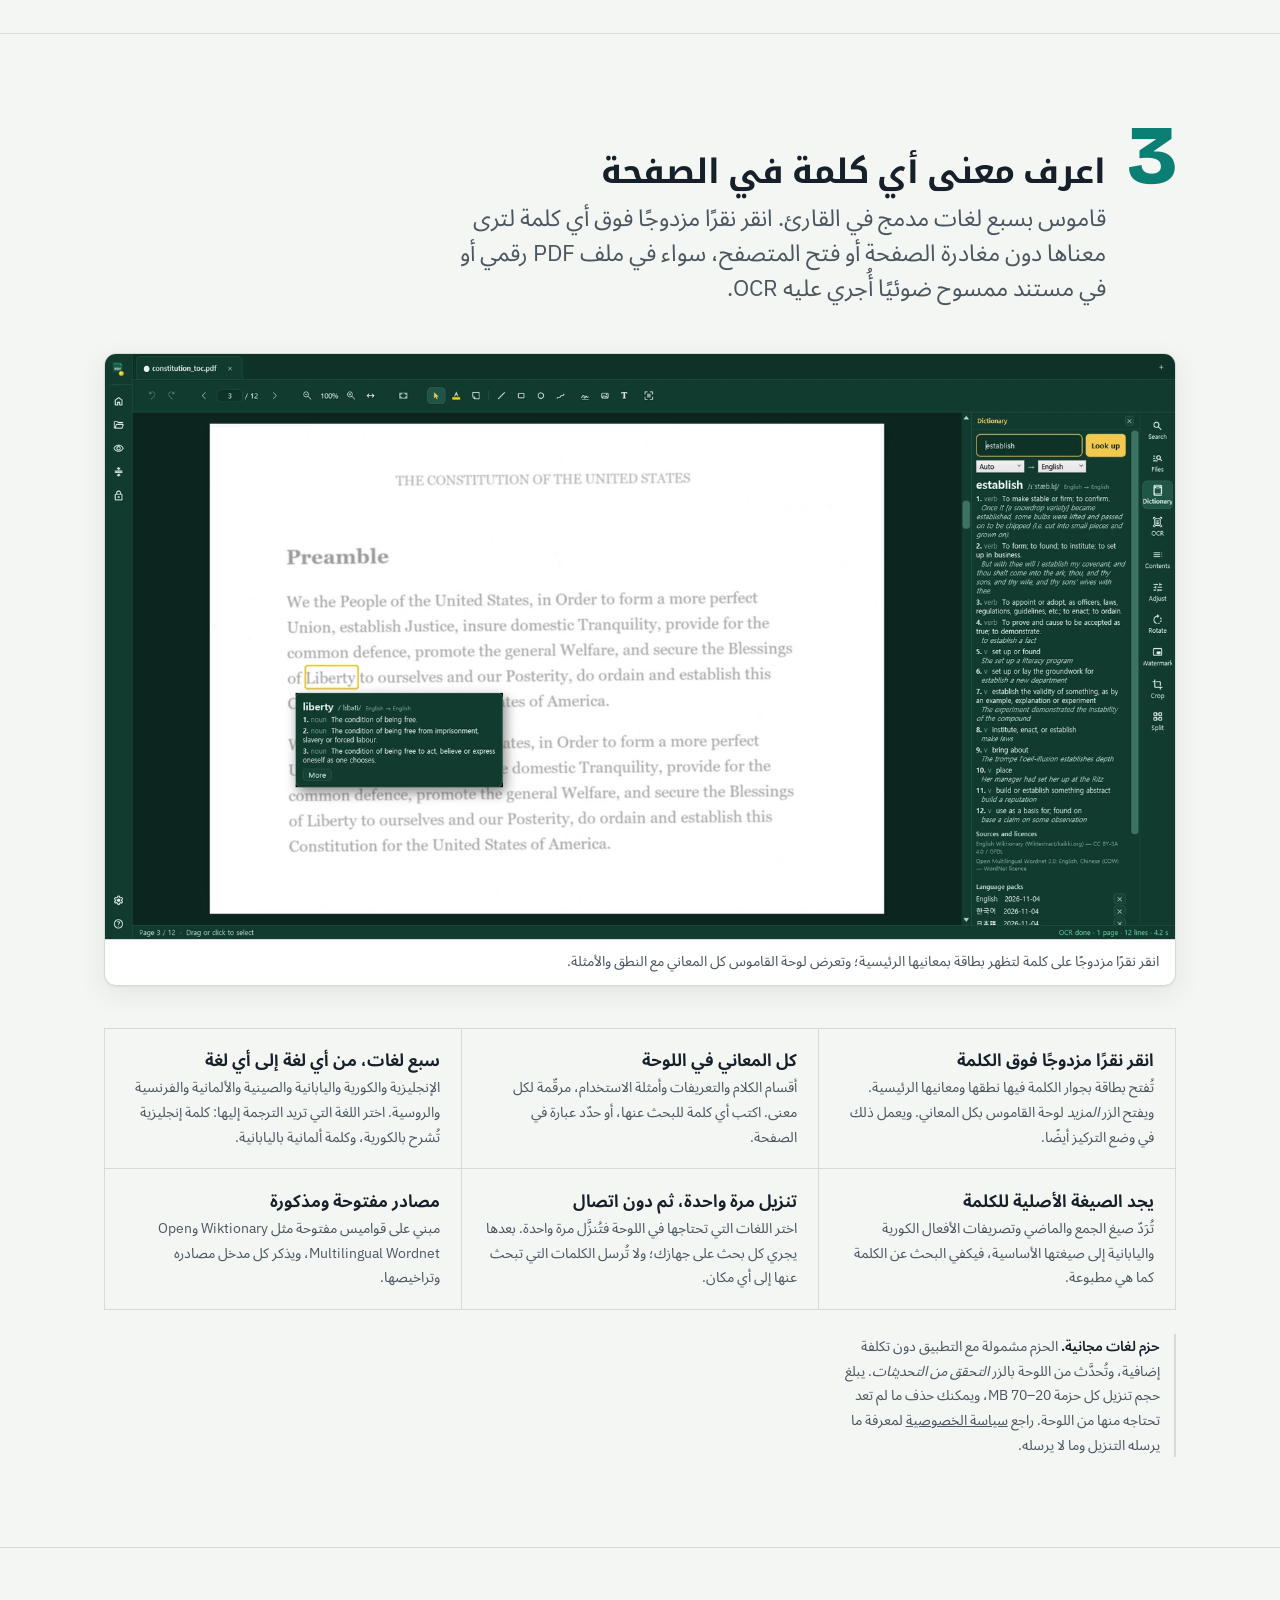
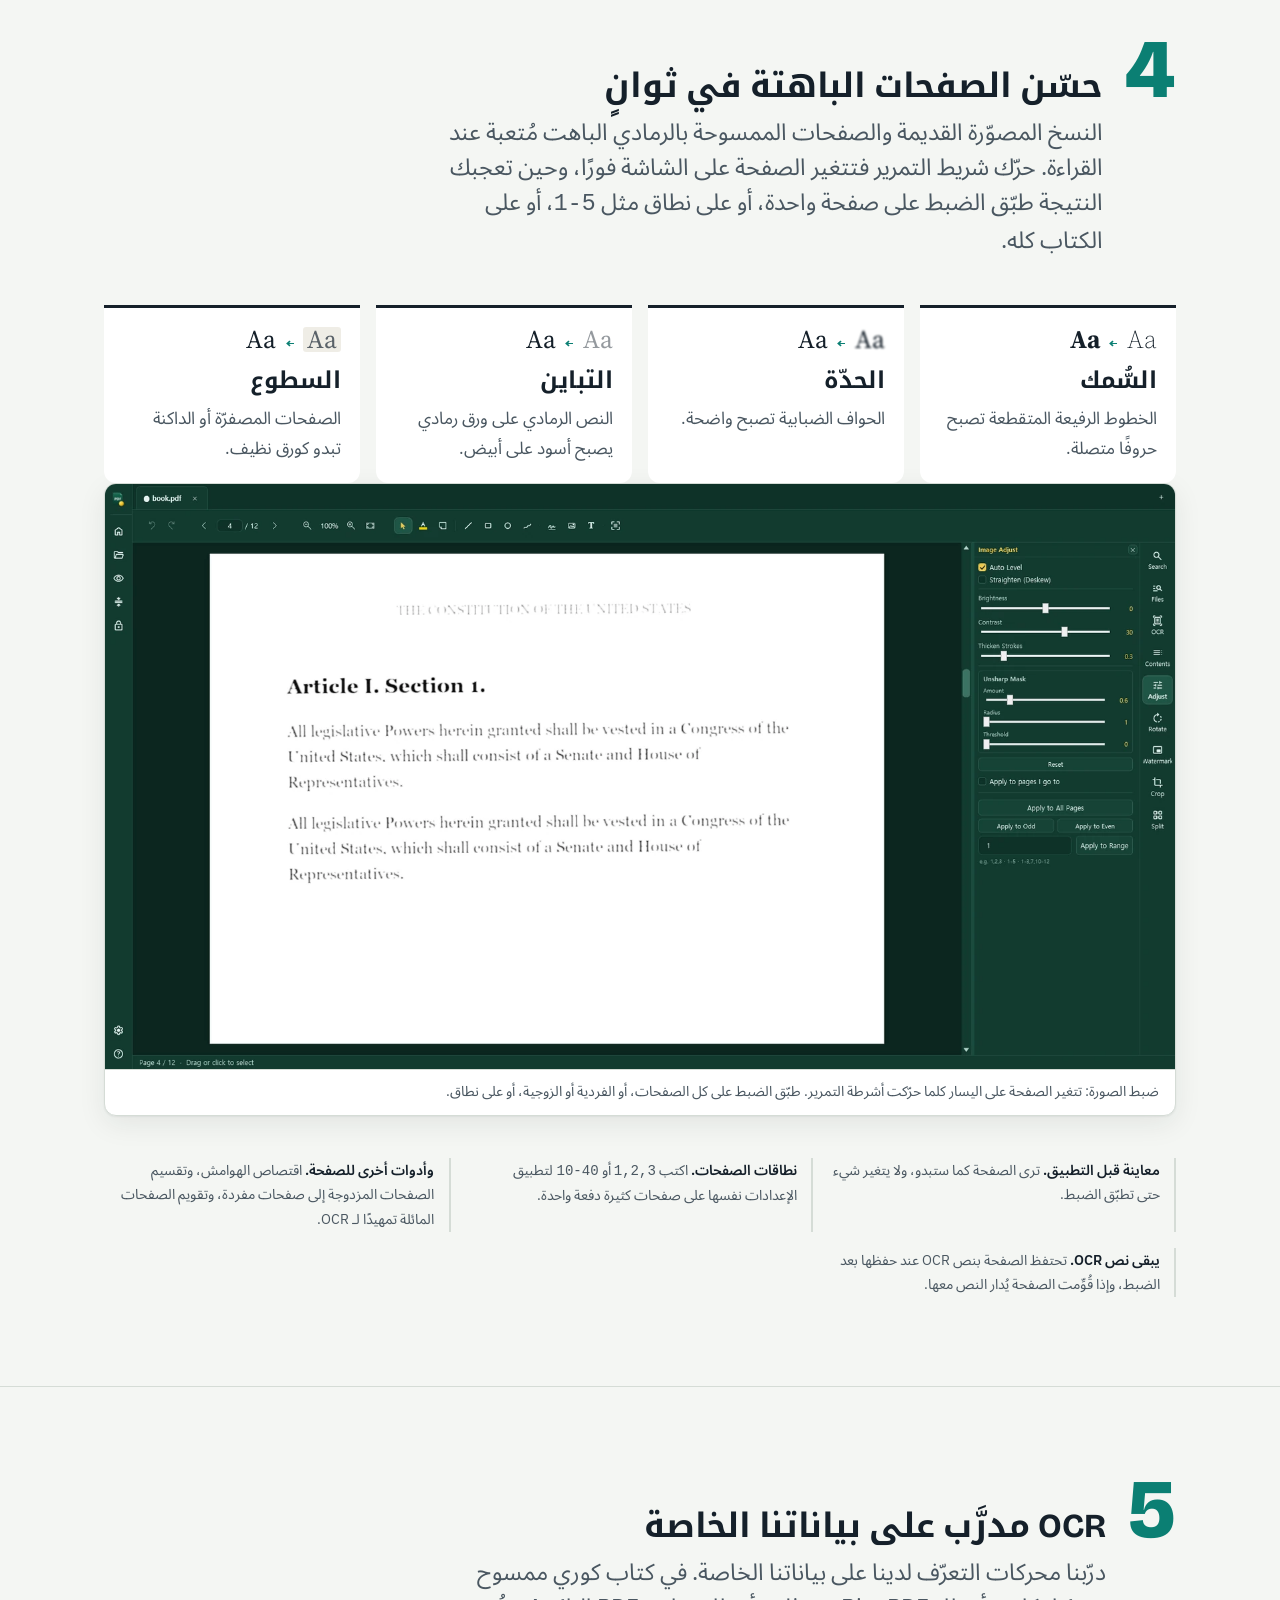
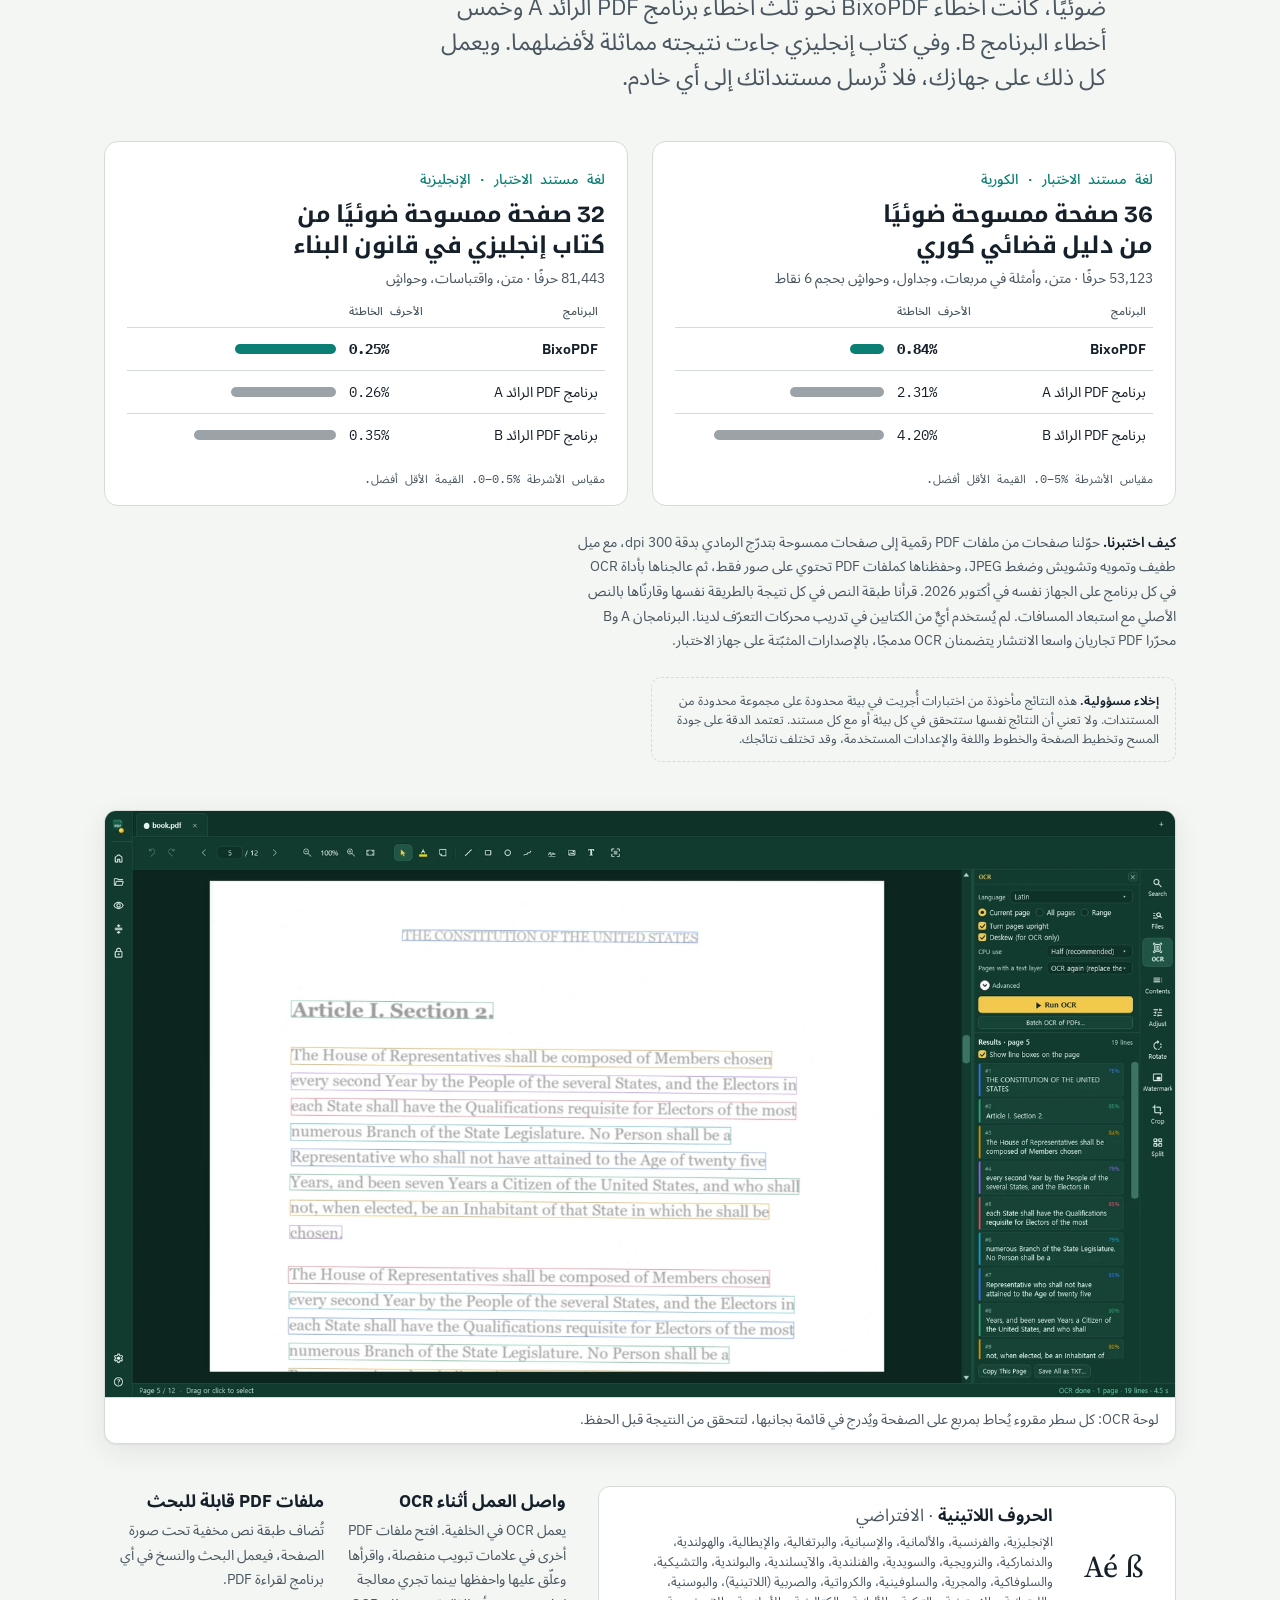
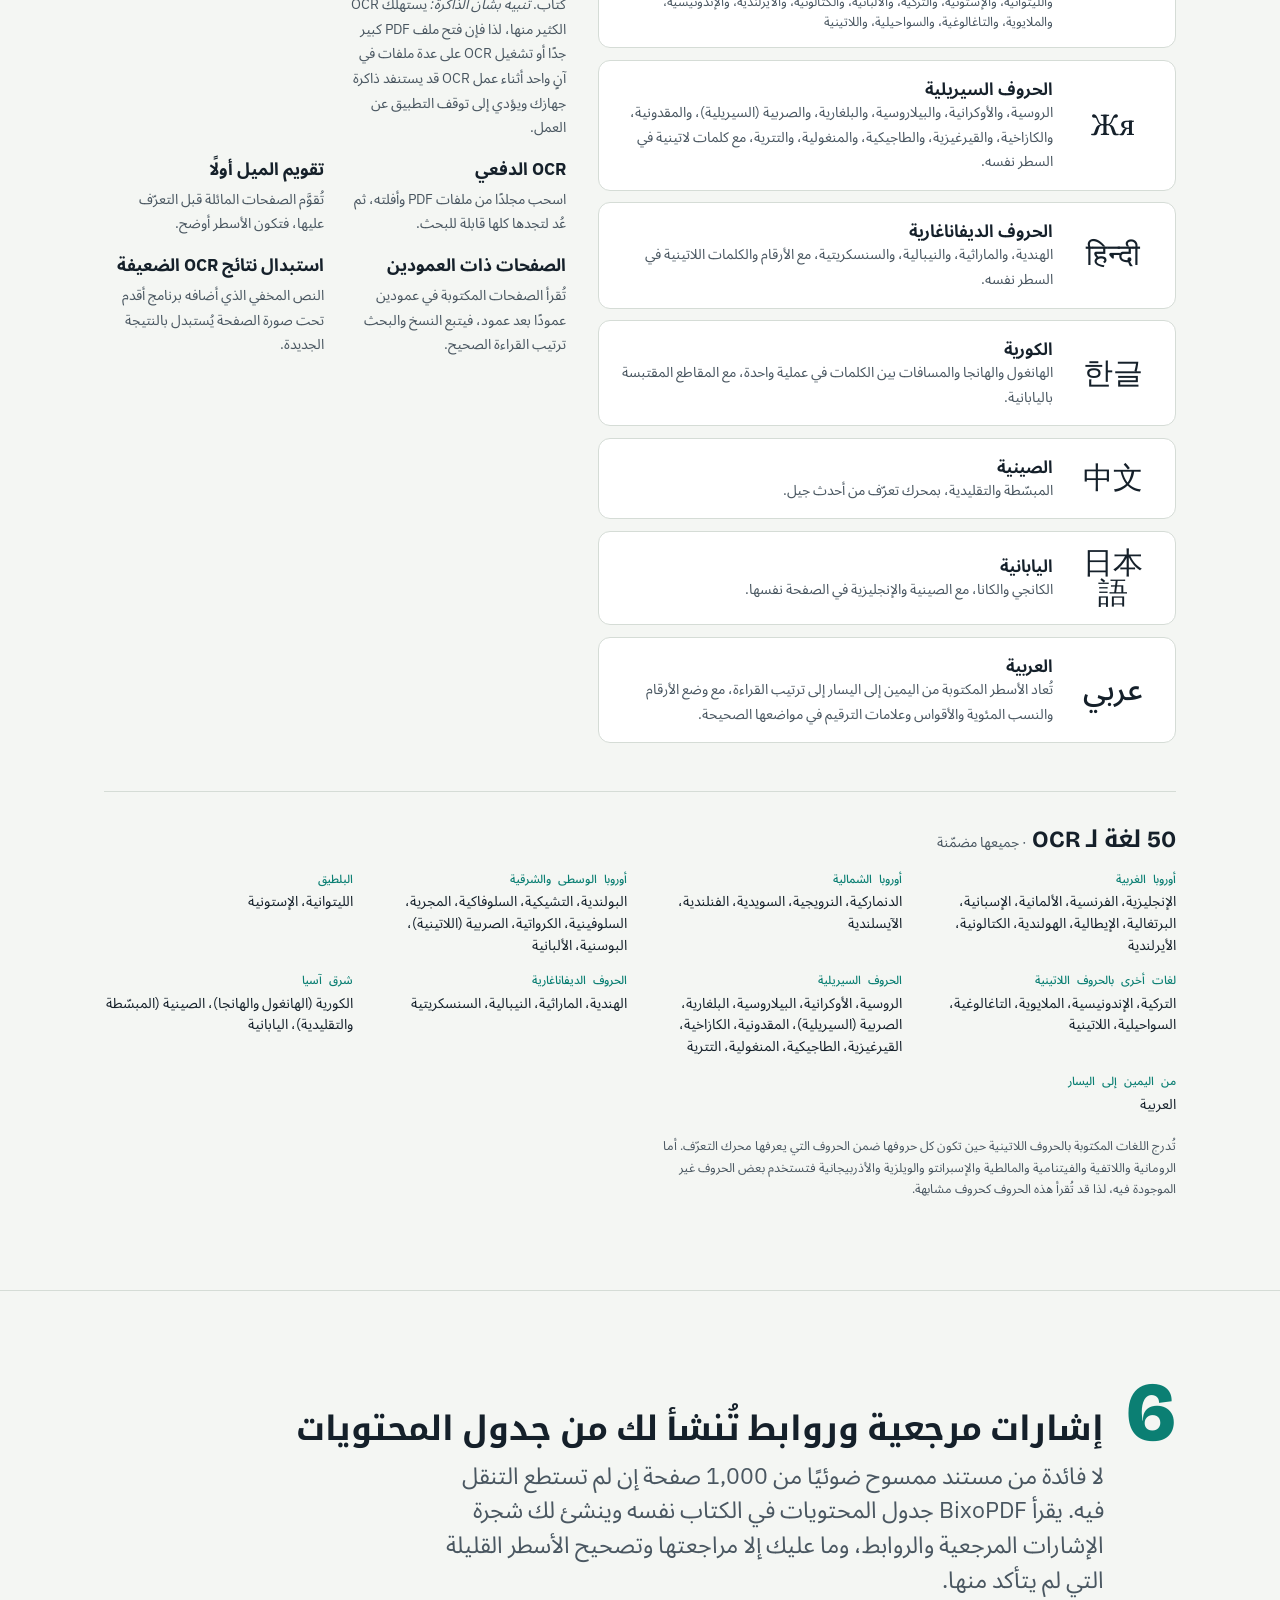
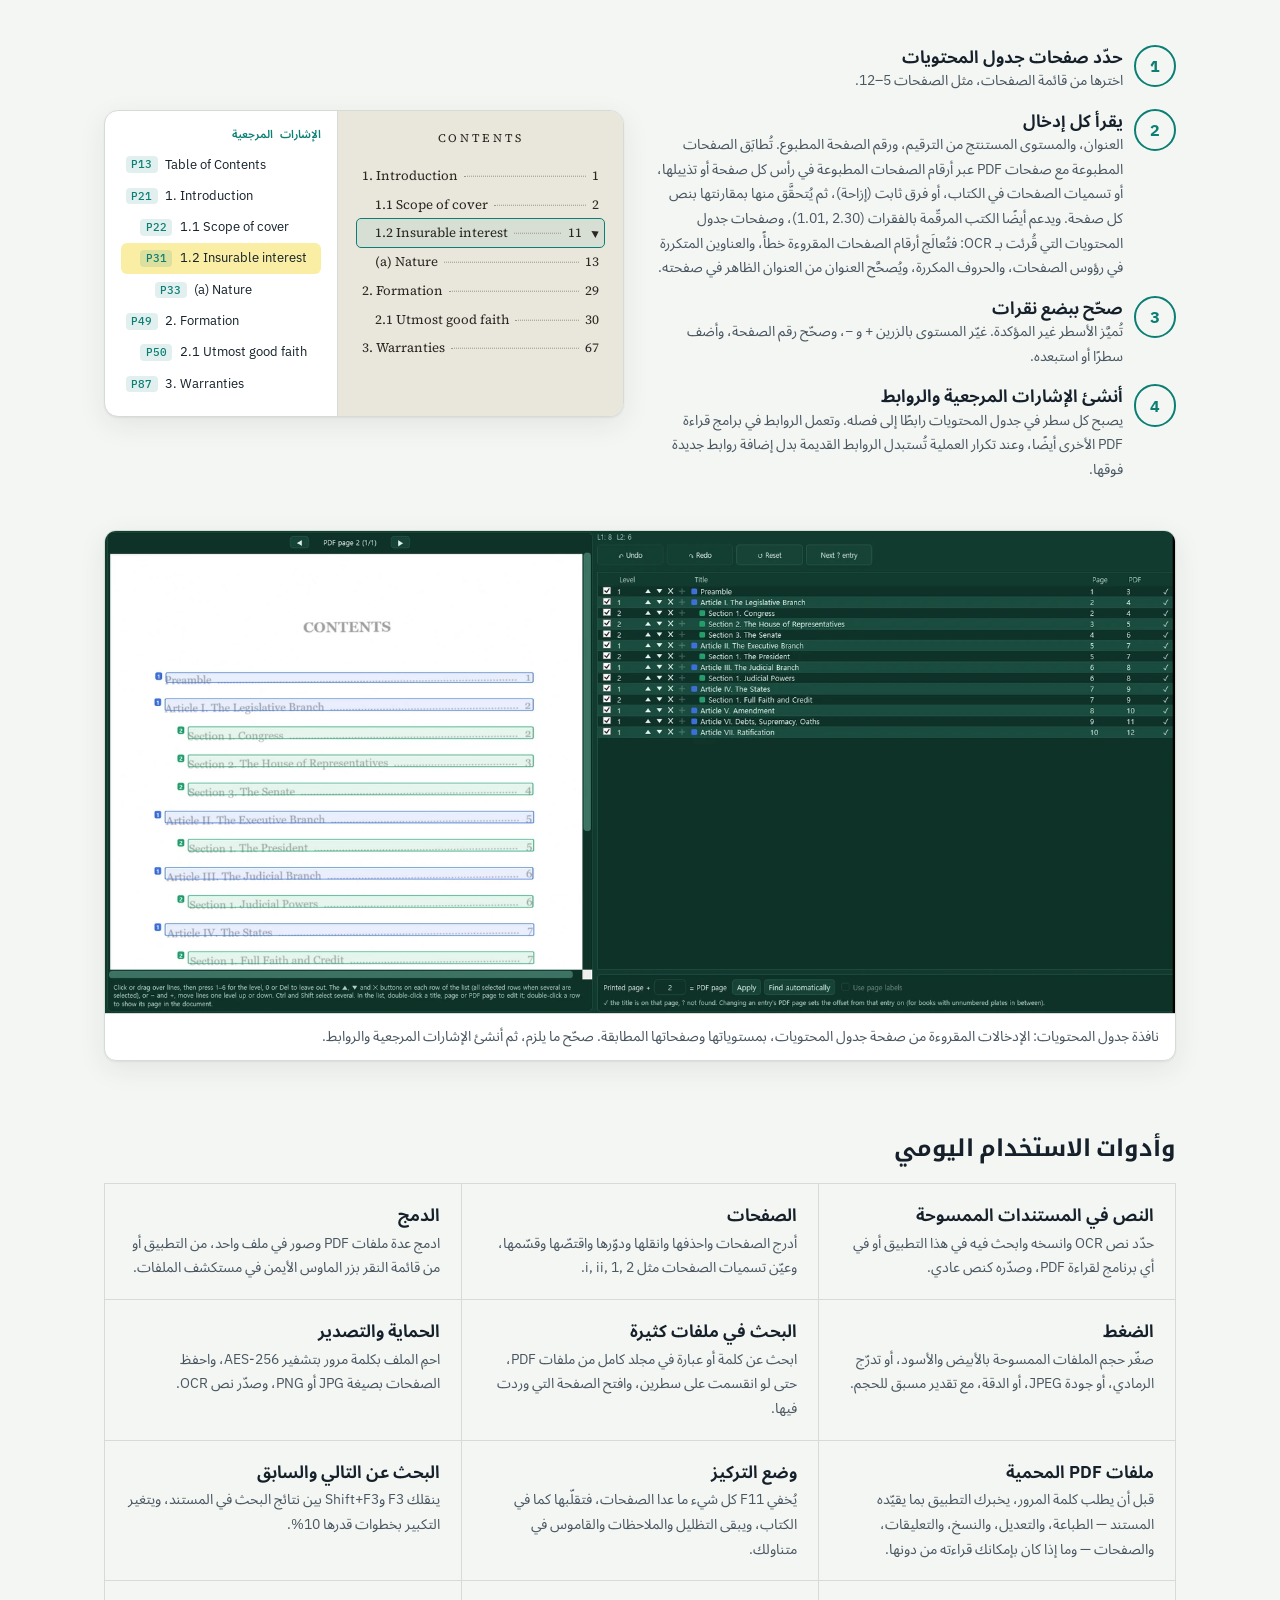
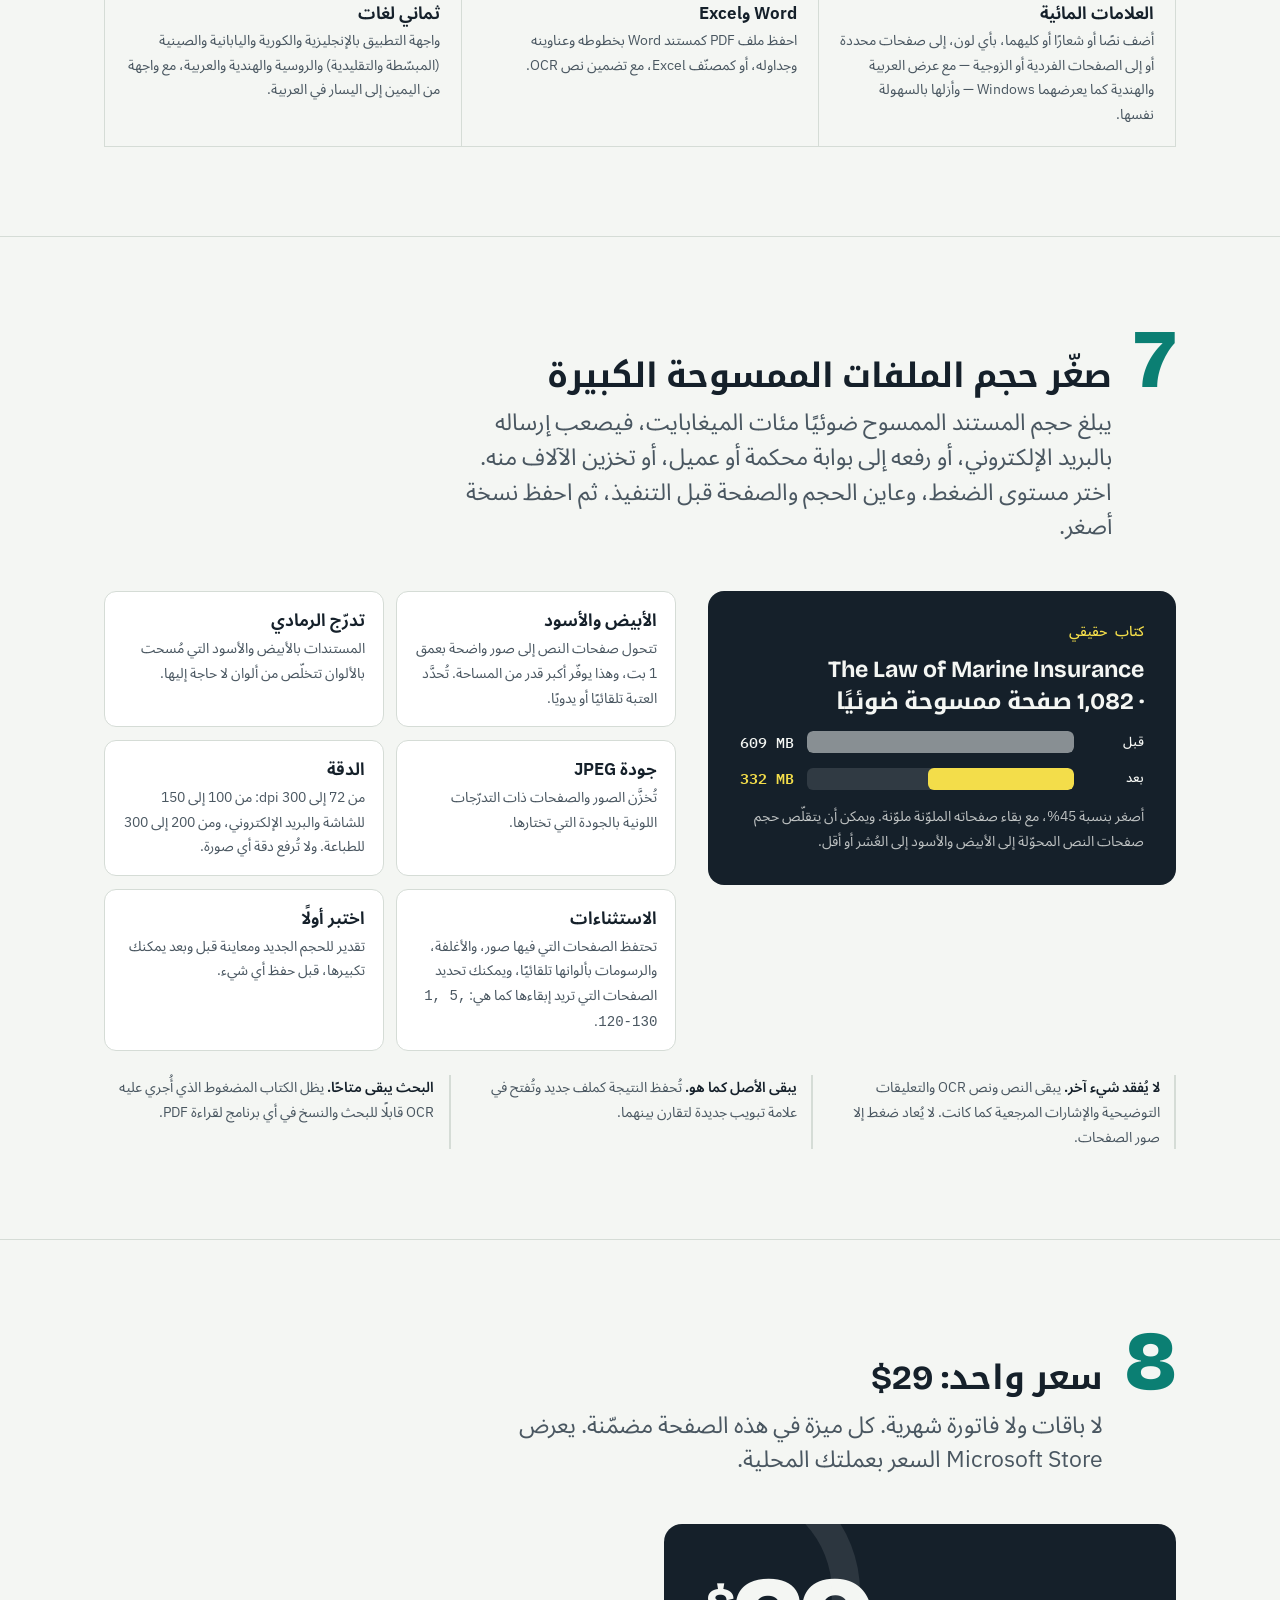
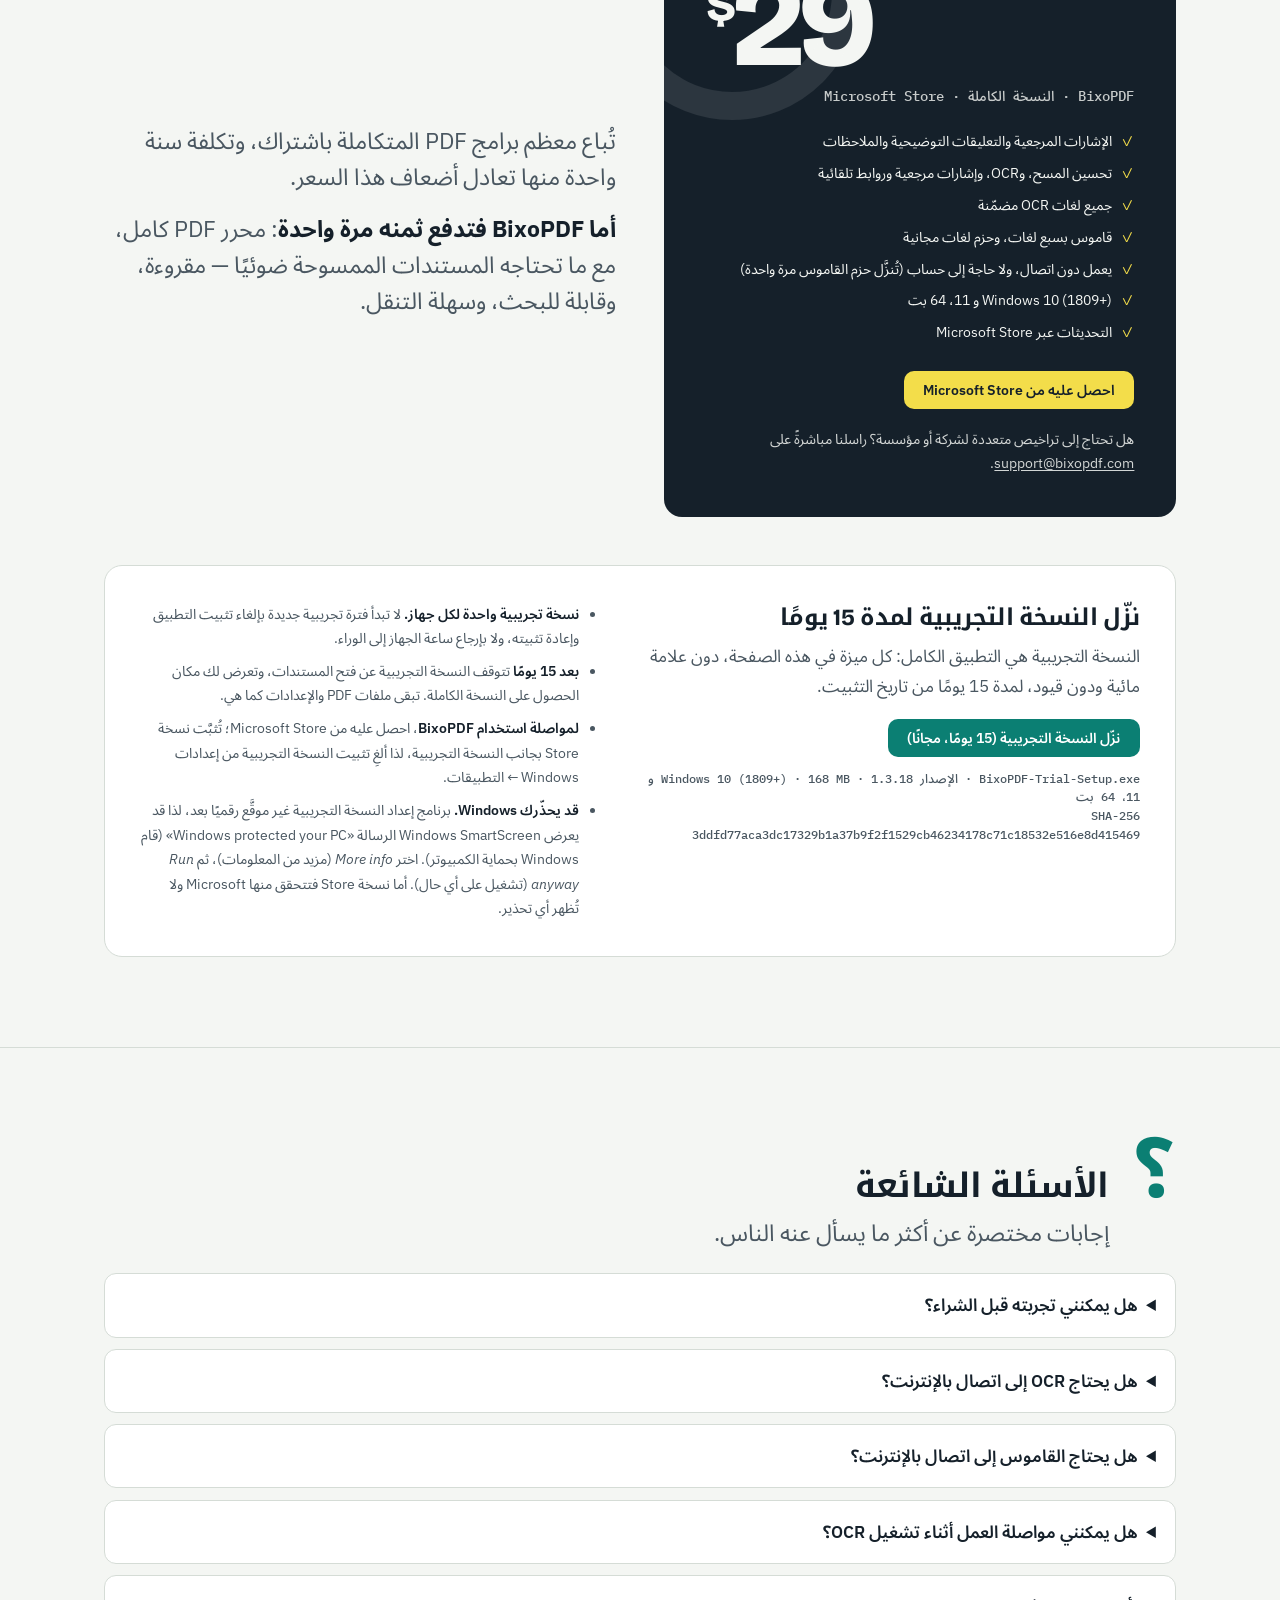
==== commit 2fe287f5: "Trial 1.3.18 Co-Authored-By: Claude Opus 5.5 <noreply@anthropic.com>" ====
--- a/ar/index.html
+++ b/ar/index.html
@@ -823,7 +823,7 @@
           <h3>نزّل النسخة التجريبية لمدة 15 يومًا</h3>
           <p>النسخة التجريبية هي التطبيق الكامل: كل ميزة في هذه الصفحة، دون علامة مائية ودون قيود، لمدة 15 يومًا من تاريخ التثبيت.</p>
           <a class="btn btn-primary" rel="nofollow" href="/download.html?l=ar&amp;from=trial-section">نزّل النسخة التجريبية (15 يومًا، مجانًا)</a>
-          <p class="file"><bdi dir="ltr">BixoPDF-Trial-Setup.exe</bdi> · الإصدار <bdi dir="ltr">1.3.17</bdi> · <bdi dir="ltr">168 MB</bdi> · <bdi dir="ltr">Windows 10 (1809+)</bdi> و 11، 64 بت<br><bdi dir="ltr">SHA-256 e705765d0bfb881c91f51c054febcb67a7cb35b184c544946e7f6b721a19315e</bdi></p>
+          <p class="file"><bdi dir="ltr">BixoPDF-Trial-Setup.exe</bdi> · الإصدار <bdi dir="ltr">1.3.18</bdi> · <bdi dir="ltr">168 MB</bdi> · <bdi dir="ltr">Windows 10 (1809+)</bdi> و 11، 64 بت<br><bdi dir="ltr">SHA-256 3ddfd77aca3dc17329b1a37b9f2f1529cb46234178c71c18532e516e8d415469</bdi></p>
         </div>
         <ul>
           <li><b>نسخة تجريبية واحدة لكل جهاز.</b> لا تبدأ فترة تجريبية جديدة بإلغاء تثبيت التطبيق وإعادة تثبيته، ولا بإرجاع ساعة الجهاز إلى الوراء.</li>
